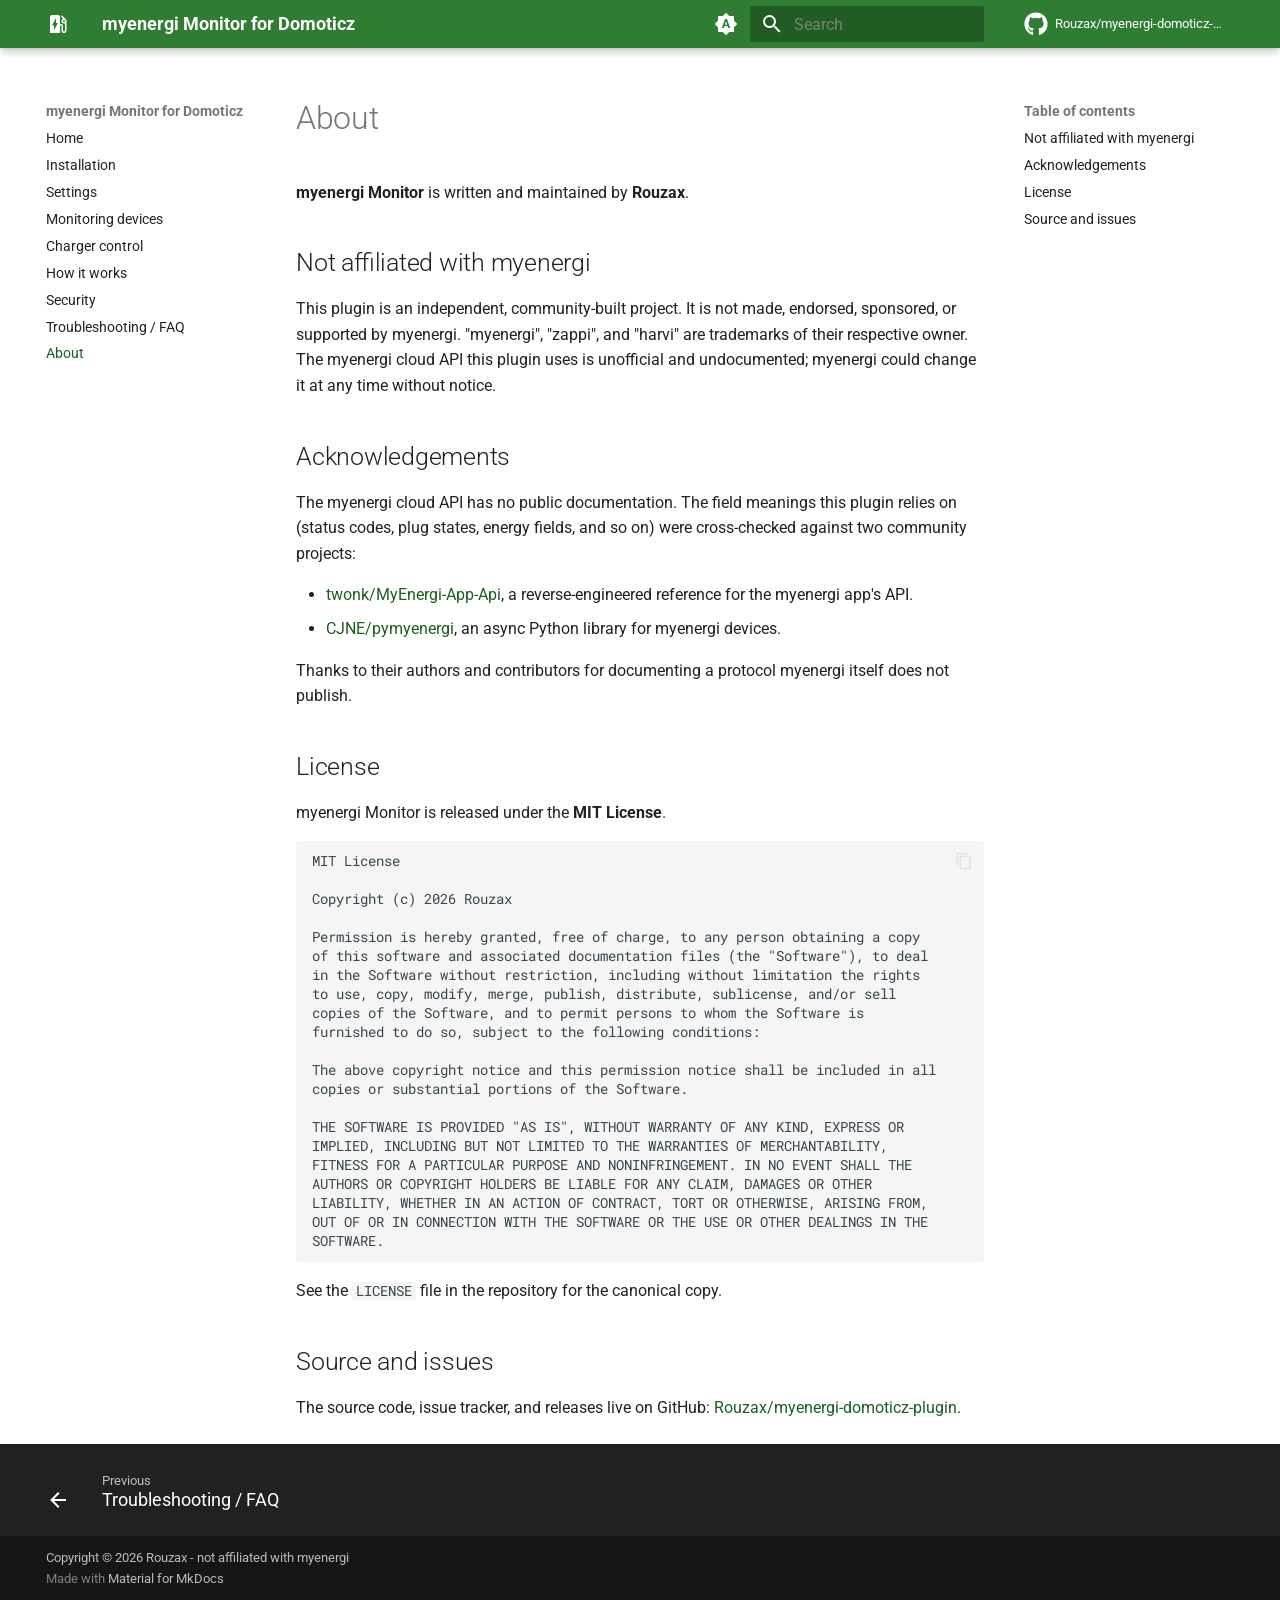
==== about/index.html @ 254eaa74 "Deployed c3fc184 with MkDocs version: 1.6.1" ====
<!doctype html>
<html lang="en" class="no-js">
  <head>
    
      <meta charset="utf-8">
      <meta name="viewport" content="width=device-width,initial-scale=1">
      
        <meta name="description" content="A read-only-by-default Domoticz plugin for myenergi (zappi + harvi): true solar generation, EV charging, derived home consumption, grid flow, per-inverter power, and opt-in charger control.">
      
      
        <meta name="author" content="Rouzax">
      
      
        <link rel="canonical" href="https://rouzax.github.io/myenergi-domoticz-plugin/about/">
      
      
        <link rel="prev" href="../faq/">
      
      
      
      <link rel="icon" href="../assets/favicon.svg">
      <meta name="generator" content="mkdocs-1.6.1, mkdocs-material-9.6.23">
    
    
      
        <title>About - myenergi Monitor for Domoticz</title>
      
    
    
      <link rel="stylesheet" href="../assets/stylesheets/main.84d31ad4.min.css">
      
        
        <link rel="stylesheet" href="../assets/stylesheets/palette.06af60db.min.css">
      
      


    
    
      
    
    
      
        
        
        <link rel="preconnect" href="https://fonts.gstatic.com" crossorigin>
        <link rel="stylesheet" href="https://fonts.googleapis.com/css?family=Roboto:300,300i,400,400i,700,700i%7CRoboto+Mono:400,400i,700,700i&display=fallback">
        <style>:root{--md-text-font:"Roboto";--md-code-font:"Roboto Mono"}</style>
      
    
    
      <link rel="stylesheet" href="../stylesheets/extra.css">
    
    <script>__md_scope=new URL("..",location),__md_hash=e=>[...e].reduce(((e,_)=>(e<<5)-e+_.charCodeAt(0)),0),__md_get=(e,_=localStorage,t=__md_scope)=>JSON.parse(_.getItem(t.pathname+"."+e)),__md_set=(e,_,t=localStorage,a=__md_scope)=>{try{t.setItem(a.pathname+"."+e,JSON.stringify(_))}catch(e){}}</script>
    
      

    
    
    
  </head>
  
  
    
    
      
    
    
    
    
    <body dir="ltr" data-md-color-scheme="default" data-md-color-primary="indigo" data-md-color-accent="indigo">
  
    
    <input class="md-toggle" data-md-toggle="drawer" type="checkbox" id="__drawer" autocomplete="off">
    <input class="md-toggle" data-md-toggle="search" type="checkbox" id="__search" autocomplete="off">
    <label class="md-overlay" for="__drawer"></label>
    <div data-md-component="skip">
      
        
        <a href="#about" class="md-skip">
          Skip to content
        </a>
      
    </div>
    <div data-md-component="announce">
      
    </div>
    
    
      

  

<header class="md-header md-header--shadow" data-md-component="header">
  <nav class="md-header__inner md-grid" aria-label="Header">
    <a href=".." title="myenergi Monitor for Domoticz" class="md-header__button md-logo" aria-label="myenergi Monitor for Domoticz" data-md-component="logo">
      
  
  <svg xmlns="http://www.w3.org/2000/svg" viewBox="0 0 24 24"><path d="m19.77 7.23.01-.01-3.72-3.72L15 4.56l2.11 2.11c-.94.36-1.61 1.26-1.61 2.33a2.5 2.5 0 0 0 2.5 2.5c.36 0 .69-.08 1-.21v7.21a1 1 0 0 1-1 1 1 1 0 0 1-1-1V14a2 2 0 0 0-2-2h-1V5a2 2 0 0 0-2-2H6a2 2 0 0 0-2 2v16h10v-7.5h1.5v5A2.5 2.5 0 0 0 18 21a2.5 2.5 0 0 0 2.5-2.5V9c0-.69-.28-1.32-.73-1.77M18 10a1 1 0 0 1-1-1 1 1 0 0 1 1-1 1 1 0 0 1 1 1 1 1 0 0 1-1 1M8 18v-4.5H6L10 6v5h2z"/></svg>

    </a>
    <label class="md-header__button md-icon" for="__drawer">
      
      <svg xmlns="http://www.w3.org/2000/svg" viewBox="0 0 24 24"><path d="M3 6h18v2H3zm0 5h18v2H3zm0 5h18v2H3z"/></svg>
    </label>
    <div class="md-header__title" data-md-component="header-title">
      <div class="md-header__ellipsis">
        <div class="md-header__topic">
          <span class="md-ellipsis">
            myenergi Monitor for Domoticz
          </span>
        </div>
        <div class="md-header__topic" data-md-component="header-topic">
          <span class="md-ellipsis">
            
              About
            
          </span>
        </div>
      </div>
    </div>
    
      
        <form class="md-header__option" data-md-component="palette">
  
    
    
    
    <input class="md-option" data-md-color-media="(prefers-color-scheme)" data-md-color-scheme="default" data-md-color-primary="indigo" data-md-color-accent="indigo"  aria-label="Switch to light mode"  type="radio" name="__palette" id="__palette_0">
    
      <label class="md-header__button md-icon" title="Switch to light mode" for="__palette_1" hidden>
        <svg xmlns="http://www.w3.org/2000/svg" viewBox="0 0 24 24"><path d="m14.3 16-.7-2h-3.2l-.7 2H7.8L11 7h2l3.2 9zM20 8.69V4h-4.69L12 .69 8.69 4H4v4.69L.69 12 4 15.31V20h4.69L12 23.31 15.31 20H20v-4.69L23.31 12zm-9.15 3.96h2.3L12 9z"/></svg>
      </label>
    
  
    
    
    
    <input class="md-option" data-md-color-media="(prefers-color-scheme: light)" data-md-color-scheme="default" data-md-color-primary="custom" data-md-color-accent="custom"  aria-label="Switch to dark mode"  type="radio" name="__palette" id="__palette_1">
    
      <label class="md-header__button md-icon" title="Switch to dark mode" for="__palette_2" hidden>
        <svg xmlns="http://www.w3.org/2000/svg" viewBox="0 0 24 24"><path d="M12 8a4 4 0 0 0-4 4 4 4 0 0 0 4 4 4 4 0 0 0 4-4 4 4 0 0 0-4-4m0 10a6 6 0 0 1-6-6 6 6 0 0 1 6-6 6 6 0 0 1 6 6 6 6 0 0 1-6 6m8-9.31V4h-4.69L12 .69 8.69 4H4v4.69L.69 12 4 15.31V20h4.69L12 23.31 15.31 20H20v-4.69L23.31 12z"/></svg>
      </label>
    
  
    
    
    
    <input class="md-option" data-md-color-media="(prefers-color-scheme: dark)" data-md-color-scheme="slate" data-md-color-primary="custom" data-md-color-accent="custom"  aria-label="Switch to system preference"  type="radio" name="__palette" id="__palette_2">
    
      <label class="md-header__button md-icon" title="Switch to system preference" for="__palette_0" hidden>
        <svg xmlns="http://www.w3.org/2000/svg" viewBox="0 0 24 24"><path d="M12 18c-.89 0-1.74-.2-2.5-.55C11.56 16.5 13 14.42 13 12s-1.44-4.5-3.5-5.45C10.26 6.2 11.11 6 12 6a6 6 0 0 1 6 6 6 6 0 0 1-6 6m8-9.31V4h-4.69L12 .69 8.69 4H4v4.69L.69 12 4 15.31V20h4.69L12 23.31 15.31 20H20v-4.69L23.31 12z"/></svg>
      </label>
    
  
</form>
      
    
    
      <script>var palette=__md_get("__palette");if(palette&&palette.color){if("(prefers-color-scheme)"===palette.color.media){var media=matchMedia("(prefers-color-scheme: light)"),input=document.querySelector(media.matches?"[data-md-color-media='(prefers-color-scheme: light)']":"[data-md-color-media='(prefers-color-scheme: dark)']");palette.color.media=input.getAttribute("data-md-color-media"),palette.color.scheme=input.getAttribute("data-md-color-scheme"),palette.color.primary=input.getAttribute("data-md-color-primary"),palette.color.accent=input.getAttribute("data-md-color-accent")}for(var[key,value]of Object.entries(palette.color))document.body.setAttribute("data-md-color-"+key,value)}</script>
    
    
    
      
      
        <label class="md-header__button md-icon" for="__search">
          
          <svg xmlns="http://www.w3.org/2000/svg" viewBox="0 0 24 24"><path d="M9.5 3A6.5 6.5 0 0 1 16 9.5c0 1.61-.59 3.09-1.56 4.23l.27.27h.79l5 5-1.5 1.5-5-5v-.79l-.27-.27A6.52 6.52 0 0 1 9.5 16 6.5 6.5 0 0 1 3 9.5 6.5 6.5 0 0 1 9.5 3m0 2C7 5 5 7 5 9.5S7 14 9.5 14 14 12 14 9.5 12 5 9.5 5"/></svg>
        </label>
        <div class="md-search" data-md-component="search" role="dialog">
  <label class="md-search__overlay" for="__search"></label>
  <div class="md-search__inner" role="search">
    <form class="md-search__form" name="search">
      <input type="text" class="md-search__input" name="query" aria-label="Search" placeholder="Search" autocapitalize="off" autocorrect="off" autocomplete="off" spellcheck="false" data-md-component="search-query" required>
      <label class="md-search__icon md-icon" for="__search">
        
        <svg xmlns="http://www.w3.org/2000/svg" viewBox="0 0 24 24"><path d="M9.5 3A6.5 6.5 0 0 1 16 9.5c0 1.61-.59 3.09-1.56 4.23l.27.27h.79l5 5-1.5 1.5-5-5v-.79l-.27-.27A6.52 6.52 0 0 1 9.5 16 6.5 6.5 0 0 1 3 9.5 6.5 6.5 0 0 1 9.5 3m0 2C7 5 5 7 5 9.5S7 14 9.5 14 14 12 14 9.5 12 5 9.5 5"/></svg>
        
        <svg xmlns="http://www.w3.org/2000/svg" viewBox="0 0 24 24"><path d="M20 11v2H8l5.5 5.5-1.42 1.42L4.16 12l7.92-7.92L13.5 5.5 8 11z"/></svg>
      </label>
      <nav class="md-search__options" aria-label="Search">
        
        <button type="reset" class="md-search__icon md-icon" title="Clear" aria-label="Clear" tabindex="-1">
          
          <svg xmlns="http://www.w3.org/2000/svg" viewBox="0 0 24 24"><path d="M19 6.41 17.59 5 12 10.59 6.41 5 5 6.41 10.59 12 5 17.59 6.41 19 12 13.41 17.59 19 19 17.59 13.41 12z"/></svg>
        </button>
      </nav>
      
        <div class="md-search__suggest" data-md-component="search-suggest"></div>
      
    </form>
    <div class="md-search__output">
      <div class="md-search__scrollwrap" tabindex="0" data-md-scrollfix>
        <div class="md-search-result" data-md-component="search-result">
          <div class="md-search-result__meta">
            Initializing search
          </div>
          <ol class="md-search-result__list" role="presentation"></ol>
        </div>
      </div>
    </div>
  </div>
</div>
      
    
    
      <div class="md-header__source">
        <a href="https://github.com/Rouzax/myenergi-domoticz-plugin" title="Go to repository" class="md-source" data-md-component="source">
  <div class="md-source__icon md-icon">
    
    <svg xmlns="http://www.w3.org/2000/svg" viewBox="0 0 512 512"><!--! Font Awesome Free 7.1.0 by @fontawesome - https://fontawesome.com License - https://fontawesome.com/license/free (Icons: CC BY 4.0, Fonts: SIL OFL 1.1, Code: MIT License) Copyright 2025 Fonticons, Inc.--><path d="M173.9 397.4c0 2-2.3 3.6-5.2 3.6-3.3.3-5.6-1.3-5.6-3.6 0-2 2.3-3.6 5.2-3.6 3-.3 5.6 1.3 5.6 3.6m-31.1-4.5c-.7 2 1.3 4.3 4.3 4.9 2.6 1 5.6 0 6.2-2s-1.3-4.3-4.3-5.2c-2.6-.7-5.5.3-6.2 2.3m44.2-1.7c-2.9.7-4.9 2.6-4.6 4.9.3 2 2.9 3.3 5.9 2.6 2.9-.7 4.9-2.6 4.6-4.6-.3-1.9-3-3.2-5.9-2.9M252.8 8C114.1 8 8 113.3 8 252c0 110.9 69.8 205.8 169.5 239.2 12.8 2.3 17.3-5.6 17.3-12.1 0-6.2-.3-40.4-.3-61.4 0 0-70 15-84.7-29.8 0 0-11.4-29.1-27.8-36.6 0 0-22.9-15.7 1.6-15.4 0 0 24.9 2 38.6 25.8 21.9 38.6 58.6 27.5 72.9 20.9 2.3-16 8.8-27.1 16-33.7-55.9-6.2-112.3-14.3-112.3-110.5 0-27.5 7.6-41.3 23.6-58.9-2.6-6.5-11.1-33.3 2.6-67.9 20.9-6.5 69 27 69 27 20-5.6 41.5-8.5 62.8-8.5s42.8 2.9 62.8 8.5c0 0 48.1-33.6 69-27 13.7 34.7 5.2 61.4 2.6 67.9 16 17.7 25.8 31.5 25.8 58.9 0 96.5-58.9 104.2-114.8 110.5 9.2 7.9 17 22.9 17 46.4 0 33.7-.3 75.4-.3 83.6 0 6.5 4.6 14.4 17.3 12.1C436.2 457.8 504 362.9 504 252 504 113.3 391.5 8 252.8 8M105.2 352.9c-1.3 1-1 3.3.7 5.2 1.6 1.6 3.9 2.3 5.2 1 1.3-1 1-3.3-.7-5.2-1.6-1.6-3.9-2.3-5.2-1m-10.8-8.1c-.7 1.3.3 2.9 2.3 3.9 1.6 1 3.6.7 4.3-.7.7-1.3-.3-2.9-2.3-3.9-2-.6-3.6-.3-4.3.7m32.4 35.6c-1.6 1.3-1 4.3 1.3 6.2 2.3 2.3 5.2 2.6 6.5 1 1.3-1.3.7-4.3-1.3-6.2-2.2-2.3-5.2-2.6-6.5-1m-11.4-14.7c-1.6 1-1.6 3.6 0 5.9s4.3 3.3 5.6 2.3c1.6-1.3 1.6-3.9 0-6.2-1.4-2.3-4-3.3-5.6-2"/></svg>
  </div>
  <div class="md-source__repository">
    Rouzax/myenergi-domoticz-plugin
  </div>
</a>
      </div>
    
  </nav>
  
</header>
    
    <div class="md-container" data-md-component="container">
      
      
        
          
        
      
      <main class="md-main" data-md-component="main">
        <div class="md-main__inner md-grid">
          
            
              
              <div class="md-sidebar md-sidebar--primary" data-md-component="sidebar" data-md-type="navigation" >
                <div class="md-sidebar__scrollwrap">
                  <div class="md-sidebar__inner">
                    



<nav class="md-nav md-nav--primary" aria-label="Navigation" data-md-level="0">
  <label class="md-nav__title" for="__drawer">
    <a href=".." title="myenergi Monitor for Domoticz" class="md-nav__button md-logo" aria-label="myenergi Monitor for Domoticz" data-md-component="logo">
      
  
  <svg xmlns="http://www.w3.org/2000/svg" viewBox="0 0 24 24"><path d="m19.77 7.23.01-.01-3.72-3.72L15 4.56l2.11 2.11c-.94.36-1.61 1.26-1.61 2.33a2.5 2.5 0 0 0 2.5 2.5c.36 0 .69-.08 1-.21v7.21a1 1 0 0 1-1 1 1 1 0 0 1-1-1V14a2 2 0 0 0-2-2h-1V5a2 2 0 0 0-2-2H6a2 2 0 0 0-2 2v16h10v-7.5h1.5v5A2.5 2.5 0 0 0 18 21a2.5 2.5 0 0 0 2.5-2.5V9c0-.69-.28-1.32-.73-1.77M18 10a1 1 0 0 1-1-1 1 1 0 0 1 1-1 1 1 0 0 1 1 1 1 1 0 0 1-1 1M8 18v-4.5H6L10 6v5h2z"/></svg>

    </a>
    myenergi Monitor for Domoticz
  </label>
  
    <div class="md-nav__source">
      <a href="https://github.com/Rouzax/myenergi-domoticz-plugin" title="Go to repository" class="md-source" data-md-component="source">
  <div class="md-source__icon md-icon">
    
    <svg xmlns="http://www.w3.org/2000/svg" viewBox="0 0 512 512"><!--! Font Awesome Free 7.1.0 by @fontawesome - https://fontawesome.com License - https://fontawesome.com/license/free (Icons: CC BY 4.0, Fonts: SIL OFL 1.1, Code: MIT License) Copyright 2025 Fonticons, Inc.--><path d="M173.9 397.4c0 2-2.3 3.6-5.2 3.6-3.3.3-5.6-1.3-5.6-3.6 0-2 2.3-3.6 5.2-3.6 3-.3 5.6 1.3 5.6 3.6m-31.1-4.5c-.7 2 1.3 4.3 4.3 4.9 2.6 1 5.6 0 6.2-2s-1.3-4.3-4.3-5.2c-2.6-.7-5.5.3-6.2 2.3m44.2-1.7c-2.9.7-4.9 2.6-4.6 4.9.3 2 2.9 3.3 5.9 2.6 2.9-.7 4.9-2.6 4.6-4.6-.3-1.9-3-3.2-5.9-2.9M252.8 8C114.1 8 8 113.3 8 252c0 110.9 69.8 205.8 169.5 239.2 12.8 2.3 17.3-5.6 17.3-12.1 0-6.2-.3-40.4-.3-61.4 0 0-70 15-84.7-29.8 0 0-11.4-29.1-27.8-36.6 0 0-22.9-15.7 1.6-15.4 0 0 24.9 2 38.6 25.8 21.9 38.6 58.6 27.5 72.9 20.9 2.3-16 8.8-27.1 16-33.7-55.9-6.2-112.3-14.3-112.3-110.5 0-27.5 7.6-41.3 23.6-58.9-2.6-6.5-11.1-33.3 2.6-67.9 20.9-6.5 69 27 69 27 20-5.6 41.5-8.5 62.8-8.5s42.8 2.9 62.8 8.5c0 0 48.1-33.6 69-27 13.7 34.7 5.2 61.4 2.6 67.9 16 17.7 25.8 31.5 25.8 58.9 0 96.5-58.9 104.2-114.8 110.5 9.2 7.9 17 22.9 17 46.4 0 33.7-.3 75.4-.3 83.6 0 6.5 4.6 14.4 17.3 12.1C436.2 457.8 504 362.9 504 252 504 113.3 391.5 8 252.8 8M105.2 352.9c-1.3 1-1 3.3.7 5.2 1.6 1.6 3.9 2.3 5.2 1 1.3-1 1-3.3-.7-5.2-1.6-1.6-3.9-2.3-5.2-1m-10.8-8.1c-.7 1.3.3 2.9 2.3 3.9 1.6 1 3.6.7 4.3-.7.7-1.3-.3-2.9-2.3-3.9-2-.6-3.6-.3-4.3.7m32.4 35.6c-1.6 1.3-1 4.3 1.3 6.2 2.3 2.3 5.2 2.6 6.5 1 1.3-1.3.7-4.3-1.3-6.2-2.2-2.3-5.2-2.6-6.5-1m-11.4-14.7c-1.6 1-1.6 3.6 0 5.9s4.3 3.3 5.6 2.3c1.6-1.3 1.6-3.9 0-6.2-1.4-2.3-4-3.3-5.6-2"/></svg>
  </div>
  <div class="md-source__repository">
    Rouzax/myenergi-domoticz-plugin
  </div>
</a>
    </div>
  
  <ul class="md-nav__list" data-md-scrollfix>
    
      
      
  
  
  
  
    <li class="md-nav__item">
      <a href=".." class="md-nav__link">
        
  
  
  <span class="md-ellipsis">
    Home
    
  </span>
  

      </a>
    </li>
  

    
      
      
  
  
  
  
    <li class="md-nav__item">
      <a href="../install/" class="md-nav__link">
        
  
  
  <span class="md-ellipsis">
    Installation
    
  </span>
  

      </a>
    </li>
  

    
      
      
  
  
  
  
    <li class="md-nav__item">
      <a href="../settings/" class="md-nav__link">
        
  
  
  <span class="md-ellipsis">
    Settings
    
  </span>
  

      </a>
    </li>
  

    
      
      
  
  
  
  
    <li class="md-nav__item">
      <a href="../devices/" class="md-nav__link">
        
  
  
  <span class="md-ellipsis">
    Monitoring devices
    
  </span>
  

      </a>
    </li>
  

    
      
      
  
  
  
  
    <li class="md-nav__item">
      <a href="../control/" class="md-nav__link">
        
  
  
  <span class="md-ellipsis">
    Charger control
    
  </span>
  

      </a>
    </li>
  

    
      
      
  
  
  
  
    <li class="md-nav__item">
      <a href="../internals/" class="md-nav__link">
        
  
  
  <span class="md-ellipsis">
    How it works
    
  </span>
  

      </a>
    </li>
  

    
      
      
  
  
  
  
    <li class="md-nav__item">
      <a href="../security/" class="md-nav__link">
        
  
  
  <span class="md-ellipsis">
    Security
    
  </span>
  

      </a>
    </li>
  

    
      
      
  
  
  
  
    <li class="md-nav__item">
      <a href="../faq/" class="md-nav__link">
        
  
  
  <span class="md-ellipsis">
    Troubleshooting / FAQ
    
  </span>
  

      </a>
    </li>
  

    
      
      
  
  
    
  
  
  
    <li class="md-nav__item md-nav__item--active">
      
      <input class="md-nav__toggle md-toggle" type="checkbox" id="__toc">
      
      
        
      
      
        <label class="md-nav__link md-nav__link--active" for="__toc">
          
  
  
  <span class="md-ellipsis">
    About
    
  </span>
  

          <span class="md-nav__icon md-icon"></span>
        </label>
      
      <a href="./" class="md-nav__link md-nav__link--active">
        
  
  
  <span class="md-ellipsis">
    About
    
  </span>
  

      </a>
      
        

<nav class="md-nav md-nav--secondary" aria-label="Table of contents">
  
  
  
    
  
  
    <label class="md-nav__title" for="__toc">
      <span class="md-nav__icon md-icon"></span>
      Table of contents
    </label>
    <ul class="md-nav__list" data-md-component="toc" data-md-scrollfix>
      
        <li class="md-nav__item">
  <a href="#not-affiliated-with-myenergi" class="md-nav__link">
    <span class="md-ellipsis">
      Not affiliated with myenergi
    </span>
  </a>
  
</li>
      
        <li class="md-nav__item">
  <a href="#acknowledgements" class="md-nav__link">
    <span class="md-ellipsis">
      Acknowledgements
    </span>
  </a>
  
</li>
      
        <li class="md-nav__item">
  <a href="#license" class="md-nav__link">
    <span class="md-ellipsis">
      License
    </span>
  </a>
  
</li>
      
        <li class="md-nav__item">
  <a href="#source-and-issues" class="md-nav__link">
    <span class="md-ellipsis">
      Source and issues
    </span>
  </a>
  
</li>
      
    </ul>
  
</nav>
      
    </li>
  

    
  </ul>
</nav>
                  </div>
                </div>
              </div>
            
            
              
              <div class="md-sidebar md-sidebar--secondary" data-md-component="sidebar" data-md-type="toc" >
                <div class="md-sidebar__scrollwrap">
                  <div class="md-sidebar__inner">
                    

<nav class="md-nav md-nav--secondary" aria-label="Table of contents">
  
  
  
    
  
  
    <label class="md-nav__title" for="__toc">
      <span class="md-nav__icon md-icon"></span>
      Table of contents
    </label>
    <ul class="md-nav__list" data-md-component="toc" data-md-scrollfix>
      
        <li class="md-nav__item">
  <a href="#not-affiliated-with-myenergi" class="md-nav__link">
    <span class="md-ellipsis">
      Not affiliated with myenergi
    </span>
  </a>
  
</li>
      
        <li class="md-nav__item">
  <a href="#acknowledgements" class="md-nav__link">
    <span class="md-ellipsis">
      Acknowledgements
    </span>
  </a>
  
</li>
      
        <li class="md-nav__item">
  <a href="#license" class="md-nav__link">
    <span class="md-ellipsis">
      License
    </span>
  </a>
  
</li>
      
        <li class="md-nav__item">
  <a href="#source-and-issues" class="md-nav__link">
    <span class="md-ellipsis">
      Source and issues
    </span>
  </a>
  
</li>
      
    </ul>
  
</nav>
                  </div>
                </div>
              </div>
            
          
          
            <div class="md-content" data-md-component="content">
              <article class="md-content__inner md-typeset">
                
                  


  
  


<h1 id="about">About<a class="headerlink" href="#about" title="Permanent link">&para;</a></h1>
<p><strong>myenergi Monitor</strong> is written and maintained by <strong>Rouzax</strong>.</p>
<h2 id="not-affiliated-with-myenergi">Not affiliated with myenergi<a class="headerlink" href="#not-affiliated-with-myenergi" title="Permanent link">&para;</a></h2>
<p>This plugin is an independent, community-built project. It is not made, endorsed, sponsored, or
supported by myenergi. "myenergi", "zappi", and "harvi" are trademarks of their respective owner.
The myenergi cloud API this plugin uses is unofficial and undocumented; myenergi could change it
at any time without notice.</p>
<h2 id="acknowledgements">Acknowledgements<a class="headerlink" href="#acknowledgements" title="Permanent link">&para;</a></h2>
<p>The myenergi cloud API has no public documentation. The field meanings this plugin relies on
(status codes, plug states, energy fields, and so on) were cross-checked against two community
projects:</p>
<ul>
<li><a href="https://github.com/twonk/MyEnergi-App-Api">twonk/MyEnergi-App-Api</a>, a reverse-engineered
  reference for the myenergi app's API.</li>
<li><a href="https://github.com/CJNE/pymyenergi">CJNE/pymyenergi</a>, an async Python library for myenergi
  devices.</li>
</ul>
<p>Thanks to their authors and contributors for documenting a protocol myenergi itself does not
publish.</p>
<h2 id="license">License<a class="headerlink" href="#license" title="Permanent link">&para;</a></h2>
<p>myenergi Monitor is released under the <strong>MIT License</strong>.</p>
<div class="highlight"><pre><span></span><code><a id="__codelineno-0-1" name="__codelineno-0-1" href="#__codelineno-0-1"></a>MIT License
<a id="__codelineno-0-2" name="__codelineno-0-2" href="#__codelineno-0-2"></a>
<a id="__codelineno-0-3" name="__codelineno-0-3" href="#__codelineno-0-3"></a>Copyright (c) 2026 Rouzax
<a id="__codelineno-0-4" name="__codelineno-0-4" href="#__codelineno-0-4"></a>
<a id="__codelineno-0-5" name="__codelineno-0-5" href="#__codelineno-0-5"></a>Permission is hereby granted, free of charge, to any person obtaining a copy
<a id="__codelineno-0-6" name="__codelineno-0-6" href="#__codelineno-0-6"></a>of this software and associated documentation files (the &quot;Software&quot;), to deal
<a id="__codelineno-0-7" name="__codelineno-0-7" href="#__codelineno-0-7"></a>in the Software without restriction, including without limitation the rights
<a id="__codelineno-0-8" name="__codelineno-0-8" href="#__codelineno-0-8"></a>to use, copy, modify, merge, publish, distribute, sublicense, and/or sell
<a id="__codelineno-0-9" name="__codelineno-0-9" href="#__codelineno-0-9"></a>copies of the Software, and to permit persons to whom the Software is
<a id="__codelineno-0-10" name="__codelineno-0-10" href="#__codelineno-0-10"></a>furnished to do so, subject to the following conditions:
<a id="__codelineno-0-11" name="__codelineno-0-11" href="#__codelineno-0-11"></a>
<a id="__codelineno-0-12" name="__codelineno-0-12" href="#__codelineno-0-12"></a>The above copyright notice and this permission notice shall be included in all
<a id="__codelineno-0-13" name="__codelineno-0-13" href="#__codelineno-0-13"></a>copies or substantial portions of the Software.
<a id="__codelineno-0-14" name="__codelineno-0-14" href="#__codelineno-0-14"></a>
<a id="__codelineno-0-15" name="__codelineno-0-15" href="#__codelineno-0-15"></a>THE SOFTWARE IS PROVIDED &quot;AS IS&quot;, WITHOUT WARRANTY OF ANY KIND, EXPRESS OR
<a id="__codelineno-0-16" name="__codelineno-0-16" href="#__codelineno-0-16"></a>IMPLIED, INCLUDING BUT NOT LIMITED TO THE WARRANTIES OF MERCHANTABILITY,
<a id="__codelineno-0-17" name="__codelineno-0-17" href="#__codelineno-0-17"></a>FITNESS FOR A PARTICULAR PURPOSE AND NONINFRINGEMENT. IN NO EVENT SHALL THE
<a id="__codelineno-0-18" name="__codelineno-0-18" href="#__codelineno-0-18"></a>AUTHORS OR COPYRIGHT HOLDERS BE LIABLE FOR ANY CLAIM, DAMAGES OR OTHER
<a id="__codelineno-0-19" name="__codelineno-0-19" href="#__codelineno-0-19"></a>LIABILITY, WHETHER IN AN ACTION OF CONTRACT, TORT OR OTHERWISE, ARISING FROM,
<a id="__codelineno-0-20" name="__codelineno-0-20" href="#__codelineno-0-20"></a>OUT OF OR IN CONNECTION WITH THE SOFTWARE OR THE USE OR OTHER DEALINGS IN THE
<a id="__codelineno-0-21" name="__codelineno-0-21" href="#__codelineno-0-21"></a>SOFTWARE.
</code></pre></div>
<p>See the <code>LICENSE</code> file in the repository for the canonical copy.</p>
<h2 id="source-and-issues">Source and issues<a class="headerlink" href="#source-and-issues" title="Permanent link">&para;</a></h2>
<p>The source code, issue tracker, and releases live on GitHub:
<a href="https://github.com/Rouzax/myenergi-domoticz-plugin">Rouzax/myenergi-domoticz-plugin</a>.</p>












                
              </article>
            </div>
          
          
<script>var target=document.getElementById(location.hash.slice(1));target&&target.name&&(target.checked=target.name.startsWith("__tabbed_"))</script>
        </div>
        
          <button type="button" class="md-top md-icon" data-md-component="top" hidden>
  
  <svg xmlns="http://www.w3.org/2000/svg" viewBox="0 0 24 24"><path d="M13 20h-2V8l-5.5 5.5-1.42-1.42L12 4.16l7.92 7.92-1.42 1.42L13 8z"/></svg>
  Back to top
</button>
        
      </main>
      
        <footer class="md-footer">
  
    
      
      <nav class="md-footer__inner md-grid" aria-label="Footer" >
        
          
          <a href="../faq/" class="md-footer__link md-footer__link--prev" aria-label="Previous: Troubleshooting / FAQ">
            <div class="md-footer__button md-icon">
              
              <svg xmlns="http://www.w3.org/2000/svg" viewBox="0 0 24 24"><path d="M20 11v2H8l5.5 5.5-1.42 1.42L4.16 12l7.92-7.92L13.5 5.5 8 11z"/></svg>
            </div>
            <div class="md-footer__title">
              <span class="md-footer__direction">
                Previous
              </span>
              <div class="md-ellipsis">
                Troubleshooting / FAQ
              </div>
            </div>
          </a>
        
        
      </nav>
    
  
  <div class="md-footer-meta md-typeset">
    <div class="md-footer-meta__inner md-grid">
      <div class="md-copyright">
  
    <div class="md-copyright__highlight">
      Copyright &copy; 2026 Rouzax - not affiliated with myenergi
    </div>
  
  
    Made with
    <a href="https://squidfunk.github.io/mkdocs-material/" target="_blank" rel="noopener">
      Material for MkDocs
    </a>
  
</div>
      
    </div>
  </div>
</footer>
      
    </div>
    <div class="md-dialog" data-md-component="dialog">
      <div class="md-dialog__inner md-typeset"></div>
    </div>
    
    
    
      
      <script id="__config" type="application/json">{"base": "..", "features": ["navigation.instant", "navigation.tracking", "navigation.sections", "navigation.top", "navigation.footer", "toc.follow", "search.suggest", "search.highlight", "content.code.copy"], "search": "../assets/javascripts/workers/search.973d3a69.min.js", "tags": null, "translations": {"clipboard.copied": "Copied to clipboard", "clipboard.copy": "Copy to clipboard", "search.result.more.one": "1 more on this page", "search.result.more.other": "# more on this page", "search.result.none": "No matching documents", "search.result.one": "1 matching document", "search.result.other": "# matching documents", "search.result.placeholder": "Type to start searching", "search.result.term.missing": "Missing", "select.version": "Select version"}, "version": null}</script>
    
    
      <script src="../assets/javascripts/bundle.f55a23d4.min.js"></script>
      
    
  </body>
</html>
---- assets/stylesheets/main.84d31ad4.min.css ----
@charset "UTF-8";html{-webkit-text-size-adjust:none;-moz-text-size-adjust:none;text-size-adjust:none;box-sizing:border-box}*,:after,:before{box-sizing:inherit}@media (prefers-reduced-motion){*,:after,:before{transition:none!important}}body{margin:0}a,button,input,label{-webkit-tap-highlight-color:transparent}a{color:inherit;text-decoration:none}hr{border:0;box-sizing:initial;display:block;height:.05rem;overflow:visible;padding:0}small{font-size:80%}sub,sup{line-height:1em}img{border-style:none}table{border-collapse:initial;border-spacing:0}td,th{font-weight:400;vertical-align:top}button{background:#0000;border:0;font-family:inherit;font-size:inherit;margin:0;padding:0}input{border:0;outline:none}:root{--md-primary-fg-color:#4051b5;--md-primary-fg-color--light:#5d6cc0;--md-primary-fg-color--dark:#303fa1;--md-primary-bg-color:#fff;--md-primary-bg-color--light:#ffffffb3;--md-accent-fg-color:#526cfe;--md-accent-fg-color--transparent:#526cfe1a;--md-accent-bg-color:#fff;--md-accent-bg-color--light:#ffffffb3}[data-md-color-scheme=default]{color-scheme:light}[data-md-color-scheme=default] img[src$="#gh-dark-mode-only"],[data-md-color-scheme=default] img[src$="#only-dark"]{display:none}:root,[data-md-color-scheme=default]{--md-hue:225deg;--md-default-fg-color:#000000de;--md-default-fg-color--light:#0000008a;--md-default-fg-color--lighter:#00000052;--md-default-fg-color--lightest:#00000012;--md-default-bg-color:#fff;--md-default-bg-color--light:#ffffffb3;--md-default-bg-color--lighter:#ffffff4d;--md-default-bg-color--lightest:#ffffff1f;--md-code-fg-color:#36464e;--md-code-bg-color:#f5f5f5;--md-code-hl-color:#4287ff;--md-code-hl-color--light:#4287ff1a;--md-code-hl-number-color:#d52a2a;--md-code-hl-special-color:#db1457;--md-code-hl-function-color:#a846b9;--md-code-hl-constant-color:#6e59d9;--md-code-hl-keyword-color:#3f6ec6;--md-code-hl-string-color:#1c7d4d;--md-code-hl-name-color:var(--md-code-fg-color);--md-code-hl-operator-color:var(--md-default-fg-color--light);--md-code-hl-punctuation-color:var(--md-default-fg-color--light);--md-code-hl-comment-color:var(--md-default-fg-color--light);--md-code-hl-generic-color:var(--md-default-fg-color--light);--md-code-hl-variable-color:var(--md-default-fg-color--light);--md-typeset-color:var(--md-default-fg-color);--md-typeset-a-color:var(--md-primary-fg-color);--md-typeset-del-color:#f5503d26;--md-typeset-ins-color:#0bd57026;--md-typeset-kbd-color:#fafafa;--md-typeset-kbd-accent-color:#fff;--md-typeset-kbd-border-color:#b8b8b8;--md-typeset-mark-color:#ffff0080;--md-typeset-table-color:#0000001f;--md-typeset-table-color--light:rgba(0,0,0,.035);--md-admonition-fg-color:var(--md-default-fg-color);--md-admonition-bg-color:var(--md-default-bg-color);--md-warning-fg-color:#000000de;--md-warning-bg-color:#ff9;--md-footer-fg-color:#fff;--md-footer-fg-color--light:#ffffffb3;--md-footer-fg-color--lighter:#ffffff73;--md-footer-bg-color:#000000de;--md-footer-bg-color--dark:#00000052;--md-shadow-z1:0 0.2rem 0.5rem #0000000d,0 0 0.05rem #0000001a;--md-shadow-z2:0 0.2rem 0.5rem #0000001a,0 0 0.05rem #00000040;--md-shadow-z3:0 0.2rem 0.5rem #0003,0 0 0.05rem #00000059}.md-icon svg{fill:currentcolor;display:block;height:1.2rem;width:1.2rem}body{-webkit-font-smoothing:antialiased;-moz-osx-font-smoothing:grayscale;--md-text-font-family:var(--md-text-font,_),-apple-system,BlinkMacSystemFont,Helvetica,Arial,sans-serif;--md-code-font-family:var(--md-code-font,_),SFMono-Regular,Consolas,Menlo,monospace}aside,body,input{font-feature-settings:"kern","liga";color:var(--md-typeset-color);font-family:var(--md-text-font-family)}code,kbd,pre{font-feature-settings:"kern";font-family:var(--md-code-font-family)}:root{--md-typeset-table-sort-icon:url('data:image/svg+xml;charset=utf-8,<svg xmlns="http://www.w3.org/2000/svg" viewBox="0 0 24 24"><path d="m18 21-4-4h3V7h-3l4-4 4 4h-3v10h3M2 19v-2h10v2M2 13v-2h7v2M2 7V5h4v2z"/></svg>');--md-typeset-table-sort-icon--asc:url('data:image/svg+xml;charset=utf-8,<svg xmlns="http://www.w3.org/2000/svg" viewBox="0 0 24 24"><path d="M19 17h3l-4 4-4-4h3V3h2M2 17h10v2H2M6 5v2H2V5m0 6h7v2H2z"/></svg>');--md-typeset-table-sort-icon--desc:url('data:image/svg+xml;charset=utf-8,<svg xmlns="http://www.w3.org/2000/svg" viewBox="0 0 24 24"><path d="M19 7h3l-4-4-4 4h3v14h2M2 17h10v2H2M6 5v2H2V5m0 6h7v2H2z"/></svg>')}.md-typeset{-webkit-print-color-adjust:exact;color-adjust:exact;font-size:.8rem;line-height:1.6;overflow-wrap:break-word}@media print{.md-typeset{font-size:.68rem}}.md-typeset blockquote,.md-typeset dl,.md-typeset figure,.md-typeset ol,.md-typeset pre,.md-typeset ul{margin-bottom:1em;margin-top:1em}.md-typeset h1{color:var(--md-default-fg-color--light);font-size:2em;line-height:1.3;margin:0 0 1.25em}.md-typeset h1,.md-typeset h2{font-weight:300;letter-spacing:-.01em}.md-typeset h2{font-size:1.5625em;line-height:1.4;margin:1.6em 0 .64em}.md-typeset h3{font-size:1.25em;font-weight:400;letter-spacing:-.01em;line-height:1.5;margin:1.6em 0 .8em}.md-typeset h2+h3{margin-top:.8em}.md-typeset h4{font-weight:700;letter-spacing:-.01em;margin:1em 0}.md-typeset h5,.md-typeset h6{color:var(--md-default-fg-color--light);font-size:.8em;font-weight:700;letter-spacing:-.01em;margin:1.25em 0}.md-typeset h5{text-transform:uppercase}.md-typeset h5 code{text-transform:none}.md-typeset hr{border-bottom:.05rem solid var(--md-default-fg-color--lightest);display:flow-root;margin:1.5em 0}.md-typeset a{color:var(--md-typeset-a-color);word-break:break-word}.md-typeset a,.md-typeset a:before{transition:color 125ms}.md-typeset a:focus,.md-typeset a:hover{color:var(--md-accent-fg-color)}.md-typeset a:focus code,.md-typeset a:hover code{background-color:var(--md-accent-fg-color--transparent)}.md-typeset a code{color:currentcolor;transition:background-color 125ms}.md-typeset a.focus-visible{outline-color:var(--md-accent-fg-color);outline-offset:.2rem}.md-typeset code,.md-typeset kbd,.md-typeset pre{color:var(--md-code-fg-color);direction:ltr;font-variant-ligatures:none}@media print{.md-typeset code,.md-typeset kbd,.md-typeset pre{white-space:pre-wrap}}.md-typeset code{background-color:var(--md-code-bg-color);border-radius:.1rem;-webkit-box-decoration-break:clone;box-decoration-break:clone;font-size:.85em;padding:0 .2941176471em;word-break:break-word}.md-typeset code:not(.focus-visible){-webkit-tap-highlight-color:transparent;outline:none}.md-typeset pre{display:flow-root;line-height:1.4;position:relative}.md-typeset pre>code{-webkit-box-decoration-break:slice;box-decoration-break:slice;box-shadow:none;display:block;margin:0;outline-color:var(--md-accent-fg-color);overflow:auto;padding:.7720588235em 1.1764705882em;scrollbar-color:var(--md-default-fg-color--lighter) #0000;scrollbar-width:thin;touch-action:auto;word-break:normal}.md-typeset pre>code:hover{scrollbar-color:var(--md-accent-fg-color) #0000}.md-typeset pre>code::-webkit-scrollbar{height:.2rem;width:.2rem}.md-typeset pre>code::-webkit-scrollbar-thumb{background-color:var(--md-default-fg-color--lighter)}.md-typeset pre>code::-webkit-scrollbar-thumb:hover{background-color:var(--md-accent-fg-color)}.md-typeset kbd{background-color:var(--md-typeset-kbd-color);border-radius:.1rem;box-shadow:0 .1rem 0 .05rem var(--md-typeset-kbd-border-color),0 .1rem 0 var(--md-typeset-kbd-border-color),0 -.1rem .2rem var(--md-typeset-kbd-accent-color) inset;color:var(--md-default-fg-color);display:inline-block;font-size:.75em;padding:0 .6666666667em;vertical-align:text-top;word-break:break-word}.md-typeset mark{background-color:var(--md-typeset-mark-color);-webkit-box-decoration-break:clone;box-decoration-break:clone;color:inherit;word-break:break-word}.md-typeset abbr{border-bottom:.05rem dotted var(--md-default-fg-color--light);cursor:help;text-decoration:none}.md-typeset small{opacity:.75}[dir=ltr] .md-typeset sub,[dir=ltr] .md-typeset sup{margin-left:.078125em}[dir=rtl] .md-typeset sub,[dir=rtl] .md-typeset sup{margin-right:.078125em}[dir=ltr] .md-typeset blockquote{padding-left:.6rem}[dir=rtl] .md-typeset blockquote{padding-right:.6rem}[dir=ltr] .md-typeset blockquote{border-left:.2rem solid var(--md-default-fg-color--lighter)}[dir=rtl] .md-typeset blockquote{border-right:.2rem solid var(--md-default-fg-color--lighter)}.md-typeset blockquote{color:var(--md-default-fg-color--light);margin-left:0;margin-right:0}.md-typeset ul{list-style-type:disc}.md-typeset ul[type]{list-style-type:revert-layer}[dir=ltr] .md-typeset ol,[dir=ltr] .md-typeset ul{margin-left:.625em}[dir=rtl] .md-typeset ol,[dir=rtl] .md-typeset ul{margin-right:.625em}.md-typeset ol,.md-typeset ul{padding:0}.md-typeset ol:not([hidden]),.md-typeset ul:not([hidden]){display:flow-root}.md-typeset ol ol,.md-typeset ul ol{list-style-type:lower-alpha}.md-typeset ol ol ol,.md-typeset ul ol ol{list-style-type:lower-roman}.md-typeset ol ol ol ol,.md-typeset ul ol ol ol{list-style-type:upper-alpha}.md-typeset ol ol ol ol ol,.md-typeset ul ol ol ol ol{list-style-type:upper-roman}.md-typeset ol[type],.md-typeset ul[type]{list-style-type:revert-layer}[dir=ltr] .md-typeset ol li,[dir=ltr] .md-typeset ul li{margin-left:1.25em}[dir=rtl] .md-typeset ol li,[dir=rtl] .md-typeset ul li{margin-right:1.25em}.md-typeset ol li,.md-typeset ul li{margin-bottom:.5em}.md-typeset ol li blockquote,.md-typeset ol li p,.md-typeset ul li blockquote,.md-typeset ul li p{margin:.5em 0}.md-typeset ol li:last-child,.md-typeset ul li:last-child{margin-bottom:0}[dir=ltr] .md-typeset ol li ol,[dir=ltr] .md-typeset ol li ul,[dir=ltr] .md-typeset ul li ol,[dir=ltr] .md-typeset ul li ul{margin-left:.625em}[dir=rtl] .md-typeset ol li ol,[dir=rtl] .md-typeset ol li ul,[dir=rtl] .md-typeset ul li ol,[dir=rtl] .md-typeset ul li ul{margin-right:.625em}.md-typeset ol li ol,.md-typeset ol li ul,.md-typeset ul li ol,.md-typeset ul li ul{margin-bottom:.5em;margin-top:.5em}[dir=ltr] .md-typeset dd{margin-left:1.875em}[dir=rtl] .md-typeset dd{margin-right:1.875em}.md-typeset dd{margin-bottom:1.5em;margin-top:1em}.md-typeset img,.md-typeset svg,.md-typeset video{height:auto;max-width:100%}.md-typeset img[align=left]{margin:1em 1em 1em 0}.md-typeset img[align=right]{margin:1em 0 1em 1em}.md-typeset img[align]:only-child{margin-top:0}.md-typeset figure{display:flow-root;margin:1em auto;max-width:100%;text-align:center;width:fit-content}.md-typeset figure img{display:block;margin:0 auto}.md-typeset figcaption{font-style:italic;margin:1em auto;max-width:24rem}.md-typeset iframe{max-width:100%}.md-typeset table:not([class]){background-color:var(--md-default-bg-color);border:.05rem solid var(--md-typeset-table-color);border-radius:.1rem;display:inline-block;font-size:.64rem;max-width:100%;overflow:auto;touch-action:auto}@media print{.md-typeset table:not([class]){display:table}}.md-typeset table:not([class])+*{margin-top:1.5em}.md-typeset table:not([class]) td>:first-child,.md-typeset table:not([class]) th>:first-child{margin-top:0}.md-typeset table:not([class]) td>:last-child,.md-typeset table:not([class]) th>:last-child{margin-bottom:0}.md-typeset table:not([class]) td:not([align]),.md-typeset table:not([class]) th:not([align]){text-align:left}[dir=rtl] .md-typeset table:not([class]) td:not([align]),[dir=rtl] .md-typeset table:not([class]) th:not([align]){text-align:right}.md-typeset table:not([class]) th{font-weight:700;min-width:5rem;padding:.9375em 1.25em;vertical-align:top}.md-typeset table:not([class]) td{border-top:.05rem solid var(--md-typeset-table-color);padding:.9375em 1.25em;vertical-align:top}.md-typeset table:not([class]) tbody tr{transition:background-color 125ms}.md-typeset table:not([class]) tbody tr:hover{background-color:var(--md-typeset-table-color--light);box-shadow:0 .05rem 0 var(--md-default-bg-color) inset}.md-typeset table:not([class]) a{word-break:normal}.md-typeset table th[role=columnheader]{cursor:pointer}[dir=ltr] .md-typeset table th[role=columnheader]:after{margin-left:.5em}[dir=rtl] .md-typeset table th[role=columnheader]:after{margin-right:.5em}.md-typeset table th[role=columnheader]:after{content:"";display:inline-block;height:1.2em;-webkit-mask-image:var(--md-typeset-table-sort-icon);mask-image:var(--md-typeset-table-sort-icon);-webkit-mask-repeat:no-repeat;mask-repeat:no-repeat;-webkit-mask-size:contain;mask-size:contain;transition:background-color 125ms;vertical-align:text-bottom;width:1.2em}.md-typeset table th[role=columnheader]:hover:after{background-color:var(--md-default-fg-color--lighter)}.md-typeset table th[role=columnheader][aria-sort=ascending]:after{background-color:var(--md-default-fg-color--light);-webkit-mask-image:var(--md-typeset-table-sort-icon--asc);mask-image:var(--md-typeset-table-sort-icon--asc)}.md-typeset table th[role=columnheader][aria-sort=descending]:after{background-color:var(--md-default-fg-color--light);-webkit-mask-image:var(--md-typeset-table-sort-icon--desc);mask-image:var(--md-typeset-table-sort-icon--desc)}.md-typeset__scrollwrap{margin:1em -.8rem;overflow-x:auto;touch-action:auto}.md-typeset__table{display:inline-block;margin-bottom:.5em;padding:0 .8rem}@media print{.md-typeset__table{display:block}}html .md-typeset__table table{display:table;margin:0;overflow:hidden;width:100%}@media screen and (max-width:44.984375em){.md-content__inner>pre{margin:1em -.8rem}.md-content__inner>pre code{border-radius:0}}.md-typeset .md-author{border-radius:100%;display:block;flex-shrink:0;height:1.6rem;overflow:hidden;position:relative;transition:color 125ms,transform 125ms;width:1.6rem}.md-typeset .md-author img{display:block}.md-typeset .md-author--more{background:var(--md-default-fg-color--lightest);color:var(--md-default-fg-color--lighter);font-size:.6rem;font-weight:700;line-height:1.6rem;text-align:center}.md-typeset .md-author--long{height:2.4rem;width:2.4rem}.md-typeset a.md-author{transform:scale(1)}.md-typeset a.md-author img{border-radius:100%;filter:grayscale(100%) opacity(75%);transition:filter 125ms}.md-typeset a.md-author:focus,.md-typeset a.md-author:hover{transform:scale(1.1);z-index:1}.md-typeset a.md-author:focus img,.md-typeset a.md-author:hover img{filter:grayscale(0)}.md-banner{background-color:var(--md-footer-bg-color);color:var(--md-footer-fg-color);overflow:auto}@media print{.md-banner{display:none}}.md-banner--warning{background-color:var(--md-warning-bg-color);color:var(--md-warning-fg-color)}.md-banner__inner{font-size:.7rem;margin:.6rem auto;padding:0 .8rem}[dir=ltr] .md-banner__button{float:right}[dir=rtl] .md-banner__button{float:left}.md-banner__button{color:inherit;cursor:pointer;transition:opacity .25s}.no-js .md-banner__button{display:none}.md-banner__button:hover{opacity:.7}html{font-size:125%;height:100%;overflow-x:hidden}@media screen and (min-width:100em){html{font-size:137.5%}}@media screen and (min-width:125em){html{font-size:150%}}body{background-color:var(--md-default-bg-color);display:flex;flex-direction:column;font-size:.5rem;min-height:100%;position:relative;width:100%}@media print{body{display:block}}@media screen and (max-width:59.984375em){body[data-md-scrolllock]{position:fixed}}.md-grid{margin-left:auto;margin-right:auto;max-width:61rem}.md-container{display:flex;flex-direction:column;flex-grow:1}@media print{.md-container{display:block}}.md-main{flex-grow:1}.md-main__inner{display:flex;height:100%;margin-top:1.5rem}.md-ellipsis{overflow:hidden;text-overflow:ellipsis}.md-toggle{display:none}.md-option{height:0;opacity:0;position:absolute;width:0}.md-option:checked+label:not([hidden]){display:block}.md-option.focus-visible+label{outline-color:var(--md-accent-fg-color);outline-style:auto}.md-skip{background-color:var(--md-default-fg-color);border-radius:.1rem;color:var(--md-default-bg-color);font-size:.64rem;margin:.5rem;opacity:0;outline-color:var(--md-accent-fg-color);padding:.3rem .5rem;position:fixed;transform:translateY(.4rem);z-index:-1}.md-skip:focus{opacity:1;transform:translateY(0);transition:transform .25s cubic-bezier(.4,0,.2,1),opacity 175ms 75ms;z-index:10}@page{margin:25mm}:root{--md-clipboard-icon:url('data:image/svg+xml;charset=utf-8,<svg xmlns="http://www.w3.org/2000/svg" viewBox="0 0 24 24"><path d="M19 21H8V7h11m0-2H8a2 2 0 0 0-2 2v14a2 2 0 0 0 2 2h11a2 2 0 0 0 2-2V7a2 2 0 0 0-2-2m-3-4H4a2 2 0 0 0-2 2v14h2V3h12z"/></svg>')}.md-clipboard{border-radius:.1rem;color:var(--md-default-fg-color--lightest);cursor:pointer;height:1.5em;outline-color:var(--md-accent-fg-color);outline-offset:.1rem;position:absolute;right:.5em;top:.5em;transition:color .25s;width:1.5em;z-index:1}@media print{.md-clipboard{display:none}}.md-clipboard:not(.focus-visible){-webkit-tap-highlight-color:transparent;outline:none}:hover>.md-clipboard{color:var(--md-default-fg-color--light)}.md-clipboard:focus,.md-clipboard:hover{color:var(--md-accent-fg-color)}.md-clipboard:after{background-color:currentcolor;content:"";display:block;height:1.125em;margin:0 auto;-webkit-mask-image:var(--md-clipboard-icon);mask-image:var(--md-clipboard-icon);-webkit-mask-position:center;mask-position:center;-webkit-mask-repeat:no-repeat;mask-repeat:no-repeat;-webkit-mask-size:contain;mask-size:contain;width:1.125em}.md-clipboard--inline{cursor:pointer}.md-clipboard--inline code{transition:color .25s,background-color .25s}.md-clipboard--inline:focus code,.md-clipboard--inline:hover code{background-color:var(--md-accent-fg-color--transparent);color:var(--md-accent-fg-color)}.md-typeset .md-code__content{display:grid}@keyframes consent{0%{opacity:0;transform:translateY(100%)}to{opacity:1;transform:translateY(0)}}@keyframes overlay{0%{opacity:0}to{opacity:1}}.md-consent__overlay{animation:overlay .25s both;-webkit-backdrop-filter:blur(.1rem);backdrop-filter:blur(.1rem);background-color:#0000008a;height:100%;opacity:1;position:fixed;top:0;width:100%;z-index:5}.md-consent__inner{animation:consent .5s cubic-bezier(.1,.7,.1,1) both;background-color:var(--md-default-bg-color);border:0;border-radius:.1rem;bottom:0;box-shadow:0 0 .2rem #0000001a,0 .2rem .4rem #0003;max-height:100%;overflow:auto;padding:0;position:fixed;width:100%;z-index:5}.md-consent__form{padding:.8rem}.md-consent__settings{display:none;margin:1em 0}input:checked+.md-consent__settings{display:block}.md-consent__controls{margin-bottom:.8rem}.md-typeset .md-consent__controls .md-button{display:inline}@media screen and (max-width:44.984375em){.md-typeset .md-consent__controls .md-button{display:block;margin-top:.4rem;text-align:center;width:100%}}.md-consent label{cursor:pointer}.md-content{flex-grow:1;min-width:0}.md-content__inner{margin:0 .8rem 1.2rem;padding-top:.6rem}@media screen and (min-width:76.25em){[dir=ltr] .md-sidebar--primary:not([hidden])~.md-content>.md-content__inner{margin-left:1.2rem}[dir=ltr] .md-sidebar--secondary:not([hidden])~.md-content>.md-content__inner,[dir=rtl] .md-sidebar--primary:not([hidden])~.md-content>.md-content__inner{margin-right:1.2rem}[dir=rtl] .md-sidebar--secondary:not([hidden])~.md-content>.md-content__inner{margin-left:1.2rem}}.md-content__inner:before{content:"";display:block;height:.4rem}.md-content__inner>:last-child{margin-bottom:0}[dir=ltr] .md-content__button{float:right}[dir=rtl] .md-content__button{float:left}[dir=ltr] .md-content__button{margin-left:.4rem}[dir=rtl] .md-content__button{margin-right:.4rem}.md-content__button{margin:.4rem 0;padding:0}@media print{.md-content__button{display:none}}.md-typeset .md-content__button{color:var(--md-default-fg-color--lighter)}.md-content__button svg{display:inline;vertical-align:top}[dir=rtl] .md-content__button svg{transform:scaleX(-1)}[dir=ltr] .md-dialog{right:.8rem}[dir=rtl] .md-dialog{left:.8rem}.md-dialog{background-color:var(--md-default-fg-color);border-radius:.1rem;bottom:.8rem;box-shadow:var(--md-shadow-z3);min-width:11.1rem;opacity:0;padding:.4rem .6rem;pointer-events:none;position:fixed;transform:translateY(100%);transition:transform 0ms .4s,opacity .4s;z-index:4}@media print{.md-dialog{display:none}}.md-dialog--active{opacity:1;pointer-events:auto;transform:translateY(0);transition:transform .4s cubic-bezier(.075,.85,.175,1),opacity .4s}.md-dialog__inner{color:var(--md-default-bg-color);font-size:.7rem}.md-feedback{margin:2em 0 1em;text-align:center}.md-feedback fieldset{border:none;margin:0;padding:0}.md-feedback__title{font-weight:700;margin:1em auto}.md-feedback__inner{position:relative}.md-feedback__list{display:flex;flex-wrap:wrap;place-content:baseline center;position:relative}.md-feedback__list:hover .md-icon:not(:disabled){color:var(--md-default-fg-color--lighter)}:disabled .md-feedback__list{min-height:1.8rem}.md-feedback__icon{color:var(--md-default-fg-color--light);cursor:pointer;flex-shrink:0;margin:0 .1rem;transition:color 125ms}.md-feedback__icon:not(:disabled).md-icon:hover{color:var(--md-accent-fg-color)}.md-feedback__icon:disabled{color:var(--md-default-fg-color--lightest);pointer-events:none}.md-feedback__note{opacity:0;position:relative;transform:translateY(.4rem);transition:transform .4s cubic-bezier(.1,.7,.1,1),opacity .15s}.md-feedback__note>*{margin:0 auto;max-width:16rem}:disabled .md-feedback__note{opacity:1;transform:translateY(0)}@media print{.md-feedback{display:none}}.md-footer{background-color:var(--md-footer-bg-color);color:var(--md-footer-fg-color)}@media print{.md-footer{display:none}}.md-footer__inner{justify-content:space-between;overflow:auto;padding:.2rem}.md-footer__inner:not([hidden]){display:flex}.md-footer__link{align-items:end;display:flex;flex-grow:0.01;margin-bottom:.4rem;margin-top:1rem;max-width:100%;outline-color:var(--md-accent-fg-color);overflow:hidden;transition:opacity .25s}.md-footer__link:focus,.md-footer__link:hover{opacity:.7}[dir=rtl] .md-footer__link svg{transform:scaleX(-1)}@media screen and (max-width:44.984375em){.md-footer__link--prev{flex-shrink:0}.md-footer__link--prev .md-footer__title{display:none}}[dir=ltr] .md-footer__link--next{margin-left:auto}[dir=rtl] .md-footer__link--next{margin-right:auto}.md-footer__link--next{text-align:right}[dir=rtl] .md-footer__link--next{text-align:left}.md-footer__title{flex-grow:1;font-size:.9rem;margin-bottom:.7rem;max-width:calc(100% - 2.4rem);padding:0 1rem;white-space:nowrap}.md-footer__button{margin:.2rem;padding:.4rem}.md-footer__direction{font-size:.64rem;opacity:.7}.md-footer-meta{background-color:var(--md-footer-bg-color--dark)}.md-footer-meta__inner{display:flex;flex-wrap:wrap;justify-content:space-between;padding:.2rem}html .md-footer-meta.md-typeset a{color:var(--md-footer-fg-color--light)}html .md-footer-meta.md-typeset a:focus,html .md-footer-meta.md-typeset a:hover{color:var(--md-footer-fg-color)}.md-copyright{color:var(--md-footer-fg-color--lighter);font-size:.64rem;margin:auto .6rem;padding:.4rem 0;width:100%}@media screen and (min-width:45em){.md-copyright{width:auto}}.md-copyright__highlight{color:var(--md-footer-fg-color--light)}.md-social{display:inline-flex;gap:.2rem;margin:0 .4rem;padding:.2rem 0 .6rem}@media screen and (min-width:45em){.md-social{padding:.6rem 0}}.md-social__link{display:inline-block;height:1.6rem;text-align:center;width:1.6rem}.md-social__link:before{line-height:1.9}.md-social__link svg{fill:currentcolor;max-height:.8rem;vertical-align:-25%}.md-typeset .md-button{border:.1rem solid;border-radius:.1rem;color:var(--md-primary-fg-color);cursor:pointer;display:inline-block;font-weight:700;padding:.625em 2em;transition:color 125ms,background-color 125ms,border-color 125ms}.md-typeset .md-button--primary{background-color:var(--md-primary-fg-color);border-color:var(--md-primary-fg-color);color:var(--md-primary-bg-color)}.md-typeset .md-button:focus,.md-typeset .md-button:hover{background-color:var(--md-accent-fg-color);border-color:var(--md-accent-fg-color);color:var(--md-accent-bg-color)}[dir=ltr] .md-typeset .md-input{border-top-left-radius:.1rem}[dir=ltr] .md-typeset .md-input,[dir=rtl] .md-typeset .md-input{border-top-right-radius:.1rem}[dir=rtl] .md-typeset .md-input{border-top-left-radius:.1rem}.md-typeset .md-input{border-bottom:.1rem solid var(--md-default-fg-color--lighter);box-shadow:var(--md-shadow-z1);font-size:.8rem;height:1.8rem;padding:0 .6rem;transition:border .25s,box-shadow .25s}.md-typeset .md-input:focus,.md-typeset .md-input:hover{border-bottom-color:var(--md-accent-fg-color);box-shadow:var(--md-shadow-z2)}.md-typeset .md-input--stretch{width:100%}.md-header{background-color:var(--md-primary-fg-color);box-shadow:0 0 .2rem #0000,0 .2rem .4rem #0000;color:var(--md-primary-bg-color);display:block;left:0;position:sticky;right:0;top:0;z-index:4}@media print{.md-header{display:none}}.md-header[hidden]{transform:translateY(-100%);transition:transform .25s cubic-bezier(.8,0,.6,1),box-shadow .25s}.md-header--shadow{box-shadow:0 0 .2rem #0000001a,0 .2rem .4rem #0003;transition:transform .25s cubic-bezier(.1,.7,.1,1),box-shadow .25s}.md-header__inner{align-items:center;display:flex;padding:0 .2rem}.md-header__button{color:currentcolor;cursor:pointer;margin:.2rem;outline-color:var(--md-accent-fg-color);padding:.4rem;position:relative;transition:opacity .25s;vertical-align:middle;z-index:1}.md-header__button:hover{opacity:.7}.md-header__button:not([hidden]){display:inline-block}.md-header__button:not(.focus-visible){-webkit-tap-highlight-color:transparent;outline:none}.md-header__button.md-logo{margin:.2rem;padding:.4rem}@media screen and (max-width:76.234375em){.md-header__button.md-logo{display:none}}.md-header__button.md-logo img,.md-header__button.md-logo svg{fill:currentcolor;display:block;height:1.2rem;width:auto}@media screen and (min-width:60em){.md-header__button[for=__search]{display:none}}.no-js .md-header__button[for=__search]{display:none}[dir=rtl] .md-header__button[for=__search] svg{transform:scaleX(-1)}@media screen and (min-width:76.25em){.md-header__button[for=__drawer]{display:none}}.md-header__topic{display:flex;max-width:100%;position:absolute;transition:transform .4s cubic-bezier(.1,.7,.1,1),opacity .15s;white-space:nowrap}.md-header__topic+.md-header__topic{opacity:0;pointer-events:none;transform:translateX(1.25rem);transition:transform .4s cubic-bezier(1,.7,.1,.1),opacity .15s;z-index:-1}[dir=rtl] .md-header__topic+.md-header__topic{transform:translateX(-1.25rem)}.md-header__topic:first-child{font-weight:700}[dir=ltr] .md-header__title{margin-left:1rem;margin-right:.4rem}[dir=rtl] .md-header__title{margin-left:.4rem;margin-right:1rem}.md-header__title{flex-grow:1;font-size:.9rem;height:2.4rem;line-height:2.4rem}.md-header__title--active .md-header__topic{opacity:0;pointer-events:none;transform:translateX(-1.25rem);transition:transform .4s cubic-bezier(1,.7,.1,.1),opacity .15s;z-index:-1}[dir=rtl] .md-header__title--active .md-header__topic{transform:translateX(1.25rem)}.md-header__title--active .md-header__topic+.md-header__topic{opacity:1;pointer-events:auto;transform:translateX(0);transition:transform .4s cubic-bezier(.1,.7,.1,1),opacity .15s;z-index:0}.md-header__title>.md-header__ellipsis{height:100%;position:relative;width:100%}.md-header__option{display:flex;flex-shrink:0;max-width:100%;transition:max-width 0ms .25s,opacity .25s .25s;white-space:nowrap}[data-md-toggle=search]:checked~.md-header .md-header__option{max-width:0;opacity:0;transition:max-width 0ms,opacity 0ms}.md-header__option>input{bottom:0}.md-header__source{display:none}@media screen and (min-width:60em){[dir=ltr] .md-header__source{margin-left:1rem}[dir=rtl] .md-header__source{margin-right:1rem}.md-header__source{display:block;max-width:11.7rem;width:11.7rem}}@media screen and (min-width:76.25em){[dir=ltr] .md-header__source{margin-left:1.4rem}[dir=rtl] .md-header__source{margin-right:1.4rem}}.md-meta{color:var(--md-default-fg-color--light);font-size:.7rem;line-height:1.3}.md-meta__list{display:inline-flex;flex-wrap:wrap;list-style:none;margin:0;padding:0}.md-meta__item:not(:last-child):after{content:"·";margin-left:.2rem;margin-right:.2rem}.md-meta__link{color:var(--md-typeset-a-color)}.md-meta__link:focus,.md-meta__link:hover{color:var(--md-accent-fg-color)}.md-draft{background-color:#ff1744;border-radius:.125em;color:#fff;display:inline-block;font-weight:700;padding-left:.5714285714em;padding-right:.5714285714em}:root{--md-nav-icon--prev:url('data:image/svg+xml;charset=utf-8,<svg xmlns="http://www.w3.org/2000/svg" viewBox="0 0 24 24"><path d="M20 11v2H8l5.5 5.5-1.42 1.42L4.16 12l7.92-7.92L13.5 5.5 8 11z"/></svg>');--md-nav-icon--next:url('data:image/svg+xml;charset=utf-8,<svg xmlns="http://www.w3.org/2000/svg" viewBox="0 0 24 24"><path d="M8.59 16.58 13.17 12 8.59 7.41 10 6l6 6-6 6z"/></svg>');--md-toc-icon:url('data:image/svg+xml;charset=utf-8,<svg xmlns="http://www.w3.org/2000/svg" viewBox="0 0 24 24"><path d="M3 9h14V7H3zm0 4h14v-2H3zm0 4h14v-2H3zm16 0h2v-2h-2zm0-10v2h2V7zm0 6h2v-2h-2z"/></svg>')}.md-nav{font-size:.7rem;line-height:1.3}.md-nav__title{color:var(--md-default-fg-color--light);display:block;font-weight:700;overflow:hidden;padding:0 .6rem;text-overflow:ellipsis}.md-nav__title .md-nav__button{display:none}.md-nav__title .md-nav__button img{height:100%;width:auto}.md-nav__title .md-nav__button.md-logo img,.md-nav__title .md-nav__button.md-logo svg{fill:currentcolor;display:block;height:2.4rem;max-width:100%;object-fit:contain;width:auto}.md-nav__list{list-style:none;margin:0;padding:0}.md-nav__link{align-items:flex-start;display:flex;gap:.4rem;margin-top:.625em;scroll-snap-align:start;transition:color 125ms}.md-nav__link--passed{color:var(--md-default-fg-color--light)}.md-nav__item .md-nav__link--active,.md-nav__item .md-nav__link--active code{color:var(--md-typeset-a-color)}.md-nav__link .md-ellipsis{position:relative}[dir=ltr] .md-nav__link .md-icon:last-child{margin-left:auto}[dir=rtl] .md-nav__link .md-icon:last-child{margin-right:auto}.md-nav__link svg{fill:currentcolor;flex-shrink:0;height:1.3em;position:relative}.md-nav__link[for]:focus,.md-nav__link[for]:hover,.md-nav__link[href]:focus,.md-nav__link[href]:hover{color:var(--md-accent-fg-color);cursor:pointer}.md-nav__link.focus-visible{outline-color:var(--md-accent-fg-color);outline-offset:.2rem}.md-nav--primary .md-nav__link[for=__toc]{display:none}.md-nav--primary .md-nav__link[for=__toc] .md-icon:after{background-color:currentcolor;display:block;height:100%;-webkit-mask-image:var(--md-toc-icon);mask-image:var(--md-toc-icon);width:100%}.md-nav--primary .md-nav__link[for=__toc]~.md-nav{display:none}.md-nav__container>.md-nav__link{margin-top:0}.md-nav__container>.md-nav__link:first-child{flex-grow:1;min-width:0}.md-nav__icon{flex-shrink:0}.md-nav__source{display:none}@media screen and (max-width:76.234375em){.md-nav--primary,.md-nav--primary .md-nav{background-color:var(--md-default-bg-color);display:flex;flex-direction:column;height:100%;left:0;position:absolute;right:0;top:0;z-index:1}.md-nav--primary .md-nav__item,.md-nav--primary .md-nav__title{font-size:.8rem;line-height:1.5}.md-nav--primary .md-nav__title{background-color:var(--md-default-fg-color--lightest);color:var(--md-default-fg-color--light);cursor:pointer;height:5.6rem;line-height:2.4rem;padding:3rem .8rem .2rem;position:relative;white-space:nowrap}[dir=ltr] .md-nav--primary .md-nav__title .md-nav__icon{left:.4rem}[dir=rtl] .md-nav--primary .md-nav__title .md-nav__icon{right:.4rem}.md-nav--primary .md-nav__title .md-nav__icon{display:block;height:1.2rem;margin:.2rem;position:absolute;top:.4rem;width:1.2rem}.md-nav--primary .md-nav__title .md-nav__icon:after{background-color:currentcolor;content:"";display:block;height:100%;-webkit-mask-image:var(--md-nav-icon--prev);mask-image:var(--md-nav-icon--prev);-webkit-mask-position:center;mask-position:center;-webkit-mask-repeat:no-repeat;mask-repeat:no-repeat;-webkit-mask-size:contain;mask-size:contain;width:100%}.md-nav--primary .md-nav__title~.md-nav__list{background-color:var(--md-default-bg-color);box-shadow:0 .05rem 0 var(--md-default-fg-color--lightest) inset;overflow-y:auto;scroll-snap-type:y mandatory;touch-action:pan-y}.md-nav--primary .md-nav__title~.md-nav__list>:first-child{border-top:0}.md-nav--primary .md-nav__title[for=__drawer]{background-color:var(--md-primary-fg-color);color:var(--md-primary-bg-color);font-weight:700}.md-nav--primary .md-nav__title .md-logo{display:block;left:.2rem;margin:.2rem;padding:.4rem;position:absolute;right:.2rem;top:.2rem}.md-nav--primary .md-nav__list{flex:1}.md-nav--primary .md-nav__item{border-top:.05rem solid var(--md-default-fg-color--lightest)}.md-nav--primary .md-nav__item--active>.md-nav__link{color:var(--md-typeset-a-color)}.md-nav--primary .md-nav__item--active>.md-nav__link:focus,.md-nav--primary .md-nav__item--active>.md-nav__link:hover{color:var(--md-accent-fg-color)}.md-nav--primary .md-nav__link{margin-top:0;padding:.6rem .8rem}.md-nav--primary .md-nav__link svg{margin-top:.1em}.md-nav--primary .md-nav__link>.md-nav__link{padding:0}[dir=ltr] .md-nav--primary .md-nav__link .md-nav__icon{margin-right:-.2rem}[dir=rtl] .md-nav--primary .md-nav__link .md-nav__icon{margin-left:-.2rem}.md-nav--primary .md-nav__link .md-nav__icon{font-size:1.2rem;height:1.2rem;width:1.2rem}.md-nav--primary .md-nav__link .md-nav__icon:after{background-color:currentcolor;content:"";display:block;height:100%;-webkit-mask-image:var(--md-nav-icon--next);mask-image:var(--md-nav-icon--next);-webkit-mask-position:center;mask-position:center;-webkit-mask-repeat:no-repeat;mask-repeat:no-repeat;-webkit-mask-size:contain;mask-size:contain;width:100%}[dir=rtl] .md-nav--primary .md-nav__icon:after{transform:scale(-1)}.md-nav--primary .md-nav--secondary .md-nav{background-color:initial;position:static}[dir=ltr] .md-nav--primary .md-nav--secondary .md-nav .md-nav__link{padding-left:1.4rem}[dir=rtl] .md-nav--primary .md-nav--secondary .md-nav .md-nav__link{padding-right:1.4rem}[dir=ltr] .md-nav--primary .md-nav--secondary .md-nav .md-nav .md-nav__link{padding-left:2rem}[dir=rtl] .md-nav--primary .md-nav--secondary .md-nav .md-nav .md-nav__link{padding-right:2rem}[dir=ltr] .md-nav--primary .md-nav--secondary .md-nav .md-nav .md-nav .md-nav__link{padding-left:2.6rem}[dir=rtl] .md-nav--primary .md-nav--secondary .md-nav .md-nav .md-nav .md-nav__link{padding-right:2.6rem}[dir=ltr] .md-nav--primary .md-nav--secondary .md-nav .md-nav .md-nav .md-nav .md-nav__link{padding-left:3.2rem}[dir=rtl] .md-nav--primary .md-nav--secondary .md-nav .md-nav .md-nav .md-nav .md-nav__link{padding-right:3.2rem}.md-nav--secondary{background-color:initial}.md-nav__toggle~.md-nav{display:flex;opacity:0;transform:translateX(100%);transition:transform .25s cubic-bezier(.8,0,.6,1),opacity 125ms 50ms}[dir=rtl] .md-nav__toggle~.md-nav{transform:translateX(-100%)}.md-nav__toggle:checked~.md-nav{opacity:1;transform:translateX(0);transition:transform .25s cubic-bezier(.4,0,.2,1),opacity 125ms 125ms}.md-nav__toggle:checked~.md-nav>.md-nav__list{-webkit-backface-visibility:hidden;backface-visibility:hidden}}@media screen and (max-width:59.984375em){.md-nav--primary .md-nav__link[for=__toc]{display:flex}.md-nav--primary .md-nav__link[for=__toc] .md-icon:after{content:""}.md-nav--primary .md-nav__link[for=__toc]+.md-nav__link{display:none}.md-nav--primary .md-nav__link[for=__toc]~.md-nav{display:flex}.md-nav__source{background-color:var(--md-primary-fg-color--dark);color:var(--md-primary-bg-color);display:block;padding:0 .2rem}}@media screen and (min-width:60em) and (max-width:76.234375em){.md-nav--integrated .md-nav__link[for=__toc]{display:flex}.md-nav--integrated .md-nav__link[for=__toc] .md-icon:after{content:""}.md-nav--integrated .md-nav__link[for=__toc]+.md-nav__link{display:none}.md-nav--integrated .md-nav__link[for=__toc]~.md-nav{display:flex}}@media screen and (min-width:60em){.md-nav{margin-bottom:-.4rem}.md-nav--secondary .md-nav__title{background:var(--md-default-bg-color);box-shadow:0 0 .4rem .4rem var(--md-default-bg-color);position:sticky;top:0;z-index:1}.md-nav--secondary .md-nav__title[for=__toc]{scroll-snap-align:start}.md-nav--secondary .md-nav__title .md-nav__icon{display:none}[dir=ltr] .md-nav--secondary .md-nav__list{padding-left:.6rem}[dir=rtl] .md-nav--secondary .md-nav__list{padding-right:.6rem}.md-nav--secondary .md-nav__list{padding-bottom:.4rem}[dir=ltr] .md-nav--secondary .md-nav__item>.md-nav__link{margin-right:.4rem}[dir=rtl] .md-nav--secondary .md-nav__item>.md-nav__link{margin-left:.4rem}}@media screen and (min-width:76.25em){.md-nav{margin-bottom:-.4rem;transition:max-height .25s cubic-bezier(.86,0,.07,1)}.md-nav--primary .md-nav__title{background:var(--md-default-bg-color);box-shadow:0 0 .4rem .4rem var(--md-default-bg-color);position:sticky;top:0;z-index:1}.md-nav--primary .md-nav__title[for=__drawer]{scroll-snap-align:start}.md-nav--primary .md-nav__title .md-nav__icon{display:none}[dir=ltr] .md-nav--primary .md-nav__list{padding-left:.6rem}[dir=rtl] .md-nav--primary .md-nav__list{padding-right:.6rem}.md-nav--primary .md-nav__list{padding-bottom:.4rem}[dir=ltr] .md-nav--primary .md-nav__item>.md-nav__link{margin-right:.4rem}[dir=rtl] .md-nav--primary .md-nav__item>.md-nav__link{margin-left:.4rem}.md-nav__toggle~.md-nav{display:grid;grid-template-rows:minmax(.4rem,0fr);opacity:0;transition:grid-template-rows .25s cubic-bezier(.86,0,.07,1),opacity .25s,visibility 0ms .25s;visibility:collapse}.md-nav__toggle~.md-nav>.md-nav__list{overflow:hidden}.md-nav__toggle.md-toggle--indeterminate~.md-nav,.md-nav__toggle:checked~.md-nav{grid-template-rows:minmax(.4rem,1fr);opacity:1;transition:grid-template-rows .25s cubic-bezier(.86,0,.07,1),opacity .15s .1s,visibility 0ms;visibility:visible}.md-nav__toggle.md-toggle--indeterminate~.md-nav{transition:none}.md-nav__item--nested>.md-nav>.md-nav__title{display:none}.md-nav__item--section{display:block;margin:1.25em 0}.md-nav__item--section:last-child{margin-bottom:0}.md-nav__item--section>.md-nav__link{font-weight:700}.md-nav__item--section>.md-nav__link[for]{color:var(--md-default-fg-color--light)}.md-nav__item--section>.md-nav__link:not(.md-nav__container){pointer-events:none}.md-nav__item--section>.md-nav__link .md-icon,.md-nav__item--section>.md-nav__link>[for]{display:none}[dir=ltr] .md-nav__item--section>.md-nav{margin-left:-.6rem}[dir=rtl] .md-nav__item--section>.md-nav{margin-right:-.6rem}.md-nav__item--section>.md-nav{display:block;opacity:1;visibility:visible}.md-nav__item--section>.md-nav>.md-nav__list>.md-nav__item{padding:0}.md-nav__icon{border-radius:100%;height:.9rem;transition:background-color .25s;width:.9rem}.md-nav__icon:hover{background-color:var(--md-accent-fg-color--transparent)}.md-nav__icon:after{background-color:currentcolor;border-radius:100%;content:"";display:inline-block;height:100%;-webkit-mask-image:var(--md-nav-icon--next);mask-image:var(--md-nav-icon--next);-webkit-mask-position:center;mask-position:center;-webkit-mask-repeat:no-repeat;mask-repeat:no-repeat;-webkit-mask-size:contain;mask-size:contain;transition:transform .25s;vertical-align:-.1rem;width:100%}[dir=rtl] .md-nav__icon:after{transform:rotate(180deg)}.md-nav__item--nested .md-nav__toggle:checked~.md-nav__link .md-nav__icon:after,.md-nav__item--nested .md-toggle--indeterminate~.md-nav__link .md-nav__icon:after{transform:rotate(90deg)}.md-nav--lifted>.md-nav__list>.md-nav__item,.md-nav--lifted>.md-nav__title{display:none}.md-nav--lifted>.md-nav__list>.md-nav__item--active{display:block}.md-nav--lifted>.md-nav__list>.md-nav__item--active>.md-nav__link{background:var(--md-default-bg-color);box-shadow:0 0 .4rem .4rem var(--md-default-bg-color);margin-top:0;position:sticky;top:0;z-index:1}.md-nav--lifted>.md-nav__list>.md-nav__item--active>.md-nav__link:not(.md-nav__container){pointer-events:none}.md-nav--lifted>.md-nav__list>.md-nav__item--active.md-nav__item--section{margin:0}[dir=ltr] .md-nav--lifted>.md-nav__list>.md-nav__item>.md-nav:not(.md-nav--secondary){margin-left:-.6rem}[dir=rtl] .md-nav--lifted>.md-nav__list>.md-nav__item>.md-nav:not(.md-nav--secondary){margin-right:-.6rem}.md-nav--lifted>.md-nav__list>.md-nav__item>[for]{color:var(--md-default-fg-color--light)}.md-nav--lifted .md-nav[data-md-level="1"]{grid-template-rows:minmax(.4rem,1fr);opacity:1;visibility:visible}[dir=ltr] .md-nav--integrated>.md-nav__list>.md-nav__item--active .md-nav--secondary{border-left:.05rem solid var(--md-primary-fg-color)}[dir=rtl] .md-nav--integrated>.md-nav__list>.md-nav__item--active .md-nav--secondary{border-right:.05rem solid var(--md-primary-fg-color)}.md-nav--integrated>.md-nav__list>.md-nav__item--active .md-nav--secondary{display:block;margin-bottom:1.25em;opacity:1;visibility:visible}.md-nav--integrated>.md-nav__list>.md-nav__item--active .md-nav--secondary>.md-nav__list{overflow:visible;padding-bottom:0}.md-nav--integrated>.md-nav__list>.md-nav__item--active .md-nav--secondary>.md-nav__title{display:none}}.md-pagination{font-size:.8rem;font-weight:700;gap:.4rem}.md-pagination,.md-pagination>*{align-items:center;display:flex;justify-content:center}.md-pagination>*{border-radius:.2rem;height:1.8rem;min-width:1.8rem;text-align:center}.md-pagination__current{background-color:var(--md-default-fg-color--lightest);color:var(--md-default-fg-color--light)}.md-pagination__link{transition:color 125ms,background-color 125ms}.md-pagination__link:focus,.md-pagination__link:hover{background-color:var(--md-accent-fg-color--transparent);color:var(--md-accent-fg-color)}.md-pagination__link:focus svg,.md-pagination__link:hover svg{color:var(--md-accent-fg-color)}.md-pagination__link.focus-visible{outline-color:var(--md-accent-fg-color);outline-offset:.2rem}.md-pagination__link svg{fill:currentcolor;color:var(--md-default-fg-color--lighter);display:block;max-height:100%;width:1.2rem}.md-post__back{border-bottom:.05rem solid var(--md-default-fg-color--lightest);margin-bottom:1.2rem;padding-bottom:1.2rem}@media screen and (max-width:76.234375em){.md-post__back{display:none}}[dir=rtl] .md-post__back svg{transform:scaleX(-1)}.md-post__authors{display:flex;flex-direction:column;gap:.6rem;margin:0 .6rem 1.2rem}.md-post .md-post__meta a{transition:color 125ms}.md-post .md-post__meta a:focus,.md-post .md-post__meta a:hover{color:var(--md-accent-fg-color)}.md-post__title{color:var(--md-default-fg-color--light);font-weight:700}.md-post--excerpt{margin-bottom:3.2rem}.md-post--excerpt .md-post__header{align-items:center;display:flex;gap:.6rem;min-height:1.6rem}.md-post--excerpt .md-post__authors{align-items:center;display:inline-flex;flex-direction:row;gap:.2rem;margin:0;min-height:2.4rem}[dir=ltr] .md-post--excerpt .md-post__meta .md-meta__list{margin-right:.4rem}[dir=rtl] .md-post--excerpt .md-post__meta .md-meta__list{margin-left:.4rem}.md-post--excerpt .md-post__content>:first-child{--md-scroll-margin:6rem;margin-top:0}.md-post>.md-nav--secondary{margin:1em 0}.md-profile{align-items:center;display:flex;font-size:.7rem;gap:.6rem;line-height:1.4;width:100%}.md-profile__description{flex-grow:1}.md-content--post{display:flex}@media screen and (max-width:76.234375em){.md-content--post{flex-flow:column-reverse}}.md-content--post>.md-content__inner{flex-grow:1;min-width:0}@media screen and (min-width:76.25em){[dir=ltr] .md-content--post>.md-content__inner{margin-left:1.2rem}[dir=rtl] .md-content--post>.md-content__inner{margin-right:1.2rem}}@media screen and (max-width:76.234375em){.md-sidebar.md-sidebar--post{padding:0;position:static;width:100%}.md-sidebar.md-sidebar--post .md-sidebar__scrollwrap{overflow:visible}.md-sidebar.md-sidebar--post .md-sidebar__inner{padding:0}.md-sidebar.md-sidebar--post .md-post__meta{margin-left:.6rem;margin-right:.6rem}.md-sidebar.md-sidebar--post .md-nav__item{border:none;display:inline}.md-sidebar.md-sidebar--post .md-nav__list{display:inline-flex;flex-wrap:wrap;gap:.6rem;padding-bottom:.6rem;padding-top:.6rem}.md-sidebar.md-sidebar--post .md-nav__link{padding:0}.md-sidebar.md-sidebar--post .md-nav{height:auto;margin-bottom:0;position:static}}:root{--md-progress-value:0;--md-progress-delay:400ms}.md-progress{background:var(--md-primary-bg-color);height:.075rem;opacity:min(clamp(0,var(--md-progress-value),1),clamp(0,100 - var(--md-progress-value),1));position:fixed;top:0;transform:scaleX(calc(var(--md-progress-value)*1%));transform-origin:left;transition:transform .5s cubic-bezier(.19,1,.22,1),opacity .25s var(--md-progress-delay);width:100%;z-index:4}:root{--md-search-result-icon:url('data:image/svg+xml;charset=utf-8,<svg xmlns="http://www.w3.org/2000/svg" viewBox="0 0 24 24"><path d="M14 2H6a2 2 0 0 0-2 2v16a2 2 0 0 0 2 2h7c-.41-.25-.8-.56-1.14-.9-.33-.33-.61-.7-.86-1.1H6V4h7v5h5v1.18c.71.16 1.39.43 2 .82V8zm6.31 16.9c1.33-2.11.69-4.9-1.4-6.22-2.11-1.33-4.91-.68-6.22 1.4-1.34 2.11-.69 4.89 1.4 6.22 1.46.93 3.32.93 4.79.02L22 23.39 23.39 22zm-3.81.1a2.5 2.5 0 0 1-2.5-2.5 2.5 2.5 0 0 1 2.5-2.5 2.5 2.5 0 0 1 2.5 2.5 2.5 2.5 0 0 1-2.5 2.5"/></svg>')}.md-search{position:relative}@media screen and (min-width:60em){.md-search{padding:.2rem 0}}.no-js .md-search{display:none}.md-search__overlay{opacity:0;z-index:1}@media screen and (max-width:59.984375em){[dir=ltr] .md-search__overlay{left:-2.2rem}[dir=rtl] .md-search__overlay{right:-2.2rem}.md-search__overlay{background-color:var(--md-default-bg-color);border-radius:1rem;height:2rem;overflow:hidden;pointer-events:none;position:absolute;top:-1rem;transform-origin:center;transition:transform .3s .1s,opacity .2s .2s;width:2rem}[data-md-toggle=search]:checked~.md-header .md-search__overlay{opacity:1;transition:transform .4s,opacity .1s}}@media screen and (min-width:60em){[dir=ltr] .md-search__overlay{left:0}[dir=rtl] .md-search__overlay{right:0}.md-search__overlay{background-color:#0000008a;cursor:pointer;height:0;position:fixed;top:0;transition:width 0ms .25s,height 0ms .25s,opacity .25s;width:0}[data-md-toggle=search]:checked~.md-header .md-search__overlay{height:200vh;opacity:1;transition:width 0ms,height 0ms,opacity .25s;width:100%}}@media screen and (max-width:29.984375em){[data-md-toggle=search]:checked~.md-header .md-search__overlay{transform:scale(45)}}@media screen and (min-width:30em) and (max-width:44.984375em){[data-md-toggle=search]:checked~.md-header .md-search__overlay{transform:scale(60)}}@media screen and (min-width:45em) and (max-width:59.984375em){[data-md-toggle=search]:checked~.md-header .md-search__overlay{transform:scale(75)}}.md-search__inner{-webkit-backface-visibility:hidden;backface-visibility:hidden}@media screen and (max-width:59.984375em){[dir=ltr] .md-search__inner{left:0}[dir=rtl] .md-search__inner{right:0}.md-search__inner{height:0;opacity:0;overflow:hidden;position:fixed;top:0;transform:translateX(5%);transition:width 0ms .3s,height 0ms .3s,transform .15s cubic-bezier(.4,0,.2,1) .15s,opacity .15s .15s;width:0;z-index:2}[dir=rtl] .md-search__inner{transform:translateX(-5%)}[data-md-toggle=search]:checked~.md-header .md-search__inner{height:100%;opacity:1;transform:translateX(0);transition:width 0ms 0ms,height 0ms 0ms,transform .15s cubic-bezier(.1,.7,.1,1) .15s,opacity .15s .15s;width:100%}}@media screen and (min-width:60em){[dir=ltr] .md-search__inner{float:right}[dir=rtl] .md-search__inner{float:left}.md-search__inner{padding:.1rem 0;position:relative;transition:width .25s cubic-bezier(.1,.7,.1,1);width:11.7rem}}@media screen and (min-width:60em) and (max-width:76.234375em){[data-md-toggle=search]:checked~.md-header .md-search__inner{width:23.4rem}}@media screen and (min-width:76.25em){[data-md-toggle=search]:checked~.md-header .md-search__inner{width:34.4rem}}.md-search__form{background-color:var(--md-default-bg-color);box-shadow:0 0 .6rem #0000;height:2.4rem;position:relative;transition:color .25s,background-color .25s;z-index:2}@media screen and (min-width:60em){.md-search__form{background-color:#00000042;border-radius:.1rem;height:1.8rem}.md-search__form:hover{background-color:#ffffff1f}}[data-md-toggle=search]:checked~.md-header .md-search__form{background-color:var(--md-default-bg-color);border-radius:.1rem .1rem 0 0;box-shadow:0 0 .6rem #00000012;color:var(--md-default-fg-color)}[dir=ltr] .md-search__input{padding-left:3.6rem;padding-right:2.2rem}[dir=rtl] .md-search__input{padding-left:2.2rem;padding-right:3.6rem}.md-search__input{background:#0000;font-size:.9rem;height:100%;position:relative;text-overflow:ellipsis;width:100%;z-index:2}.md-search__input::placeholder{transition:color .25s}.md-search__input::placeholder,.md-search__input~.md-search__icon{color:var(--md-default-fg-color--light)}.md-search__input::-ms-clear{display:none}@media screen and (max-width:59.984375em){.md-search__input{font-size:.9rem;height:2.4rem;width:100%}}@media screen and (min-width:60em){[dir=ltr] .md-search__input{padding-left:2.2rem}[dir=rtl] .md-search__input{padding-right:2.2rem}.md-search__input{color:inherit;font-size:.8rem}.md-search__input::placeholder{color:var(--md-primary-bg-color--light)}.md-search__input+.md-search__icon{color:var(--md-primary-bg-color)}[data-md-toggle=search]:checked~.md-header .md-search__input{text-overflow:clip}[data-md-toggle=search]:checked~.md-header .md-search__input+.md-search__icon{color:var(--md-default-fg-color--light)}[data-md-toggle=search]:checked~.md-header .md-search__input::placeholder{color:#0000}}.md-search__icon{cursor:pointer;display:inline-block;height:1.2rem;transition:color .25s,opacity .25s;width:1.2rem}.md-search__icon:hover{opacity:.7}[dir=ltr] .md-search__icon[for=__search]{left:.5rem}[dir=rtl] .md-search__icon[for=__search]{right:.5rem}.md-search__icon[for=__search]{position:absolute;top:.3rem;z-index:2}[dir=rtl] .md-search__icon[for=__search] svg{transform:scaleX(-1)}@media screen and (max-width:59.984375em){[dir=ltr] .md-search__icon[for=__search]{left:.8rem}[dir=rtl] .md-search__icon[for=__search]{right:.8rem}.md-search__icon[for=__search]{top:.6rem}.md-search__icon[for=__search] svg:first-child{display:none}}@media screen and (min-width:60em){.md-search__icon[for=__search]{pointer-events:none}.md-search__icon[for=__search] svg:last-child{display:none}}[dir=ltr] .md-search__options{right:.5rem}[dir=rtl] .md-search__options{left:.5rem}.md-search__options{pointer-events:none;position:absolute;top:.3rem;z-index:2}@media screen and (max-width:59.984375em){[dir=ltr] .md-search__options{right:.8rem}[dir=rtl] .md-search__options{left:.8rem}.md-search__options{top:.6rem}}[dir=ltr] .md-search__options>.md-icon{margin-left:.2rem}[dir=rtl] .md-search__options>.md-icon{margin-right:.2rem}.md-search__options>.md-icon{color:var(--md-default-fg-color--light);opacity:0;transform:scale(.75);transition:transform .15s cubic-bezier(.1,.7,.1,1),opacity .15s}.md-search__options>.md-icon:not(.focus-visible){-webkit-tap-highlight-color:transparent;outline:none}[data-md-toggle=search]:checked~.md-header .md-search__input:valid~.md-search__options>.md-icon{opacity:1;pointer-events:auto;transform:scale(1)}[data-md-toggle=search]:checked~.md-header .md-search__input:valid~.md-search__options>.md-icon:hover{opacity:.7}[dir=ltr] .md-search__suggest{padding-left:3.6rem;padding-right:2.2rem}[dir=rtl] .md-search__suggest{padding-left:2.2rem;padding-right:3.6rem}.md-search__suggest{align-items:center;color:var(--md-default-fg-color--lighter);display:flex;font-size:.9rem;height:100%;opacity:0;position:absolute;top:0;transition:opacity 50ms;white-space:nowrap;width:100%}@media screen and (min-width:60em){[dir=ltr] .md-search__suggest{padding-left:2.2rem}[dir=rtl] .md-search__suggest{padding-right:2.2rem}.md-search__suggest{font-size:.8rem}}[data-md-toggle=search]:checked~.md-header .md-search__suggest{opacity:1;transition:opacity .3s .1s}[dir=ltr] .md-search__output{border-bottom-left-radius:.1rem}[dir=ltr] .md-search__output,[dir=rtl] .md-search__output{border-bottom-right-radius:.1rem}[dir=rtl] .md-search__output{border-bottom-left-radius:.1rem}.md-search__output{overflow:hidden;position:absolute;width:100%;z-index:1}@media screen and (max-width:59.984375em){.md-search__output{bottom:0;top:2.4rem}}@media screen and (min-width:60em){.md-search__output{opacity:0;top:1.9rem;transition:opacity .4s}[data-md-toggle=search]:checked~.md-header .md-search__output{box-shadow:var(--md-shadow-z3);opacity:1}}.md-search__scrollwrap{-webkit-backface-visibility:hidden;backface-visibility:hidden;background-color:var(--md-default-bg-color);height:100%;overflow-y:auto;touch-action:pan-y}@media (-webkit-max-device-pixel-ratio:1),(max-resolution:1dppx){.md-search__scrollwrap{transform:translateZ(0)}}@media screen and (min-width:60em) and (max-width:76.234375em){.md-search__scrollwrap{width:23.4rem}}@media screen and (min-width:76.25em){.md-search__scrollwrap{width:34.4rem}}@media screen and (min-width:60em){.md-search__scrollwrap{max-height:0;scrollbar-color:var(--md-default-fg-color--lighter) #0000;scrollbar-width:thin}[data-md-toggle=search]:checked~.md-header .md-search__scrollwrap{max-height:75vh}.md-search__scrollwrap:hover{scrollbar-color:var(--md-accent-fg-color) #0000}.md-search__scrollwrap::-webkit-scrollbar{height:.2rem;width:.2rem}.md-search__scrollwrap::-webkit-scrollbar-thumb{background-color:var(--md-default-fg-color--lighter)}.md-search__scrollwrap::-webkit-scrollbar-thumb:hover{background-color:var(--md-accent-fg-color)}}.md-search-result{color:var(--md-default-fg-color);word-break:break-word}.md-search-result__meta{background-color:var(--md-default-fg-color--lightest);color:var(--md-default-fg-color--light);font-size:.64rem;line-height:1.8rem;padding:0 .8rem;scroll-snap-align:start}@media screen and (min-width:60em){[dir=ltr] .md-search-result__meta{padding-left:2.2rem}[dir=rtl] .md-search-result__meta{padding-right:2.2rem}}.md-search-result__list{list-style:none;margin:0;padding:0;-webkit-user-select:none;user-select:none}.md-search-result__item{box-shadow:0 -.05rem var(--md-default-fg-color--lightest)}.md-search-result__item:first-child{box-shadow:none}.md-search-result__link{display:block;outline:none;scroll-snap-align:start;transition:background-color .25s}.md-search-result__link:focus,.md-search-result__link:hover{background-color:var(--md-accent-fg-color--transparent)}.md-search-result__link:last-child p:last-child{margin-bottom:.6rem}.md-search-result__more>summary{cursor:pointer;display:block;outline:none;position:sticky;scroll-snap-align:start;top:0;z-index:1}.md-search-result__more>summary::marker{display:none}.md-search-result__more>summary::-webkit-details-marker{display:none}.md-search-result__more>summary>div{color:var(--md-typeset-a-color);font-size:.64rem;padding:.75em .8rem;transition:color .25s,background-color .25s}@media screen and (min-width:60em){[dir=ltr] .md-search-result__more>summary>div{padding-left:2.2rem}[dir=rtl] .md-search-result__more>summary>div{padding-right:2.2rem}}.md-search-result__more>summary:focus>div,.md-search-result__more>summary:hover>div{background-color:var(--md-accent-fg-color--transparent);color:var(--md-accent-fg-color)}.md-search-result__more[open]>summary{background-color:var(--md-default-bg-color)}.md-search-result__article{overflow:hidden;padding:0 .8rem;position:relative}@media screen and (min-width:60em){[dir=ltr] .md-search-result__article{padding-left:2.2rem}[dir=rtl] .md-search-result__article{padding-right:2.2rem}}[dir=ltr] .md-search-result__icon{left:0}[dir=rtl] .md-search-result__icon{right:0}.md-search-result__icon{color:var(--md-default-fg-color--light);height:1.2rem;margin:.5rem;position:absolute;width:1.2rem}@media screen and (max-width:59.984375em){.md-search-result__icon{display:none}}.md-search-result__icon:after{background-color:currentcolor;content:"";display:inline-block;height:100%;-webkit-mask-image:var(--md-search-result-icon);mask-image:var(--md-search-result-icon);-webkit-mask-position:center;mask-position:center;-webkit-mask-repeat:no-repeat;mask-repeat:no-repeat;-webkit-mask-size:contain;mask-size:contain;width:100%}[dir=rtl] .md-search-result__icon:after{transform:scaleX(-1)}.md-search-result .md-typeset{color:var(--md-default-fg-color--light);font-size:.64rem;line-height:1.6}.md-search-result .md-typeset h1{color:var(--md-default-fg-color);font-size:.8rem;font-weight:400;line-height:1.4;margin:.55rem 0}.md-search-result .md-typeset h1 mark{text-decoration:none}.md-search-result .md-typeset h2{color:var(--md-default-fg-color);font-size:.64rem;font-weight:700;line-height:1.6;margin:.5em 0}.md-search-result .md-typeset h2 mark{text-decoration:none}.md-search-result__terms{color:var(--md-default-fg-color);display:block;font-size:.64rem;font-style:italic;margin:.5em 0}.md-search-result mark{background-color:initial;color:var(--md-accent-fg-color);text-decoration:underline}.md-select{position:relative;z-index:1}.md-select__inner{background-color:var(--md-default-bg-color);border-radius:.1rem;box-shadow:var(--md-shadow-z2);color:var(--md-default-fg-color);left:50%;margin-top:.2rem;max-height:0;opacity:0;position:absolute;top:calc(100% - .2rem);transform:translate3d(-50%,.3rem,0);transition:transform .25s 375ms,opacity .25s .25s,max-height 0ms .5s}.md-select:focus-within .md-select__inner,.md-select:hover .md-select__inner{max-height:10rem;opacity:1;transform:translate3d(-50%,0,0);transition:transform .25s cubic-bezier(.1,.7,.1,1),opacity .25s,max-height 0ms}.md-select__inner:after{border-bottom:.2rem solid #0000;border-bottom-color:var(--md-default-bg-color);border-left:.2rem solid #0000;border-right:.2rem solid #0000;border-top:0;content:"";height:0;left:50%;margin-left:-.2rem;margin-top:-.2rem;position:absolute;top:0;width:0}.md-select__list{border-radius:.1rem;font-size:.8rem;list-style-type:none;margin:0;max-height:inherit;overflow:auto;padding:0}.md-select__item{line-height:1.8rem}[dir=ltr] .md-select__link{padding-left:.6rem;padding-right:1.2rem}[dir=rtl] .md-select__link{padding-left:1.2rem;padding-right:.6rem}.md-select__link{cursor:pointer;display:block;outline:none;scroll-snap-align:start;transition:background-color .25s,color .25s;width:100%}.md-select__link:focus,.md-select__link:hover{color:var(--md-accent-fg-color)}.md-select__link:focus{background-color:var(--md-default-fg-color--lightest)}.md-sidebar{align-self:flex-start;flex-shrink:0;padding:1.2rem 0;position:sticky;top:2.4rem;width:12.1rem}@media print{.md-sidebar{display:none}}@media screen and (max-width:76.234375em){[dir=ltr] .md-sidebar--primary{left:-12.1rem}[dir=rtl] .md-sidebar--primary{right:-12.1rem}.md-sidebar--primary{background-color:var(--md-default-bg-color);display:block;height:100%;position:fixed;top:0;transform:translateX(0);transition:transform .25s cubic-bezier(.4,0,.2,1),box-shadow .25s;width:12.1rem;z-index:5}[data-md-toggle=drawer]:checked~.md-container .md-sidebar--primary{box-shadow:var(--md-shadow-z3);transform:translateX(12.1rem)}[dir=rtl] [data-md-toggle=drawer]:checked~.md-container .md-sidebar--primary{transform:translateX(-12.1rem)}.md-sidebar--primary .md-sidebar__scrollwrap{bottom:0;left:0;margin:0;overflow:hidden;position:absolute;right:0;scroll-snap-type:none;top:0}}@media screen and (min-width:76.25em){.md-sidebar{height:0}.no-js .md-sidebar{height:auto}.md-header--lifted~.md-container .md-sidebar{top:4.8rem}}.md-sidebar--secondary{display:none;order:2}@media screen and (min-width:60em){.md-sidebar--secondary{height:0}.no-js .md-sidebar--secondary{height:auto}.md-sidebar--secondary:not([hidden]){display:block}.md-sidebar--secondary .md-sidebar__scrollwrap{touch-action:pan-y}}.md-sidebar__scrollwrap{-webkit-backface-visibility:hidden;backface-visibility:hidden;margin:0 .2rem;overflow-y:auto;scrollbar-color:var(--md-default-fg-color--lighter) #0000}@media screen and (min-width:60em){.md-sidebar__scrollwrap{scrollbar-gutter:stable;scrollbar-width:thin}}.md-sidebar__scrollwrap::-webkit-scrollbar{height:.2rem;width:.2rem}.md-sidebar__scrollwrap:focus-within,.md-sidebar__scrollwrap:hover{scrollbar-color:var(--md-accent-fg-color) #0000}.md-sidebar__scrollwrap:focus-within::-webkit-scrollbar-thumb,.md-sidebar__scrollwrap:hover::-webkit-scrollbar-thumb{background-color:var(--md-default-fg-color--lighter)}.md-sidebar__scrollwrap:focus-within::-webkit-scrollbar-thumb:hover,.md-sidebar__scrollwrap:hover::-webkit-scrollbar-thumb:hover{background-color:var(--md-accent-fg-color)}@supports selector(::-webkit-scrollbar){.md-sidebar__scrollwrap{scrollbar-gutter:auto}[dir=ltr] .md-sidebar__inner{padding-right:calc(100% - 11.5rem)}[dir=rtl] .md-sidebar__inner{padding-left:calc(100% - 11.5rem)}}@media screen and (max-width:76.234375em){.md-overlay{background-color:#0000008a;height:0;opacity:0;position:fixed;top:0;transition:width 0ms .25s,height 0ms .25s,opacity .25s;width:0;z-index:5}[data-md-toggle=drawer]:checked~.md-overlay{height:100%;opacity:1;transition:width 0ms,height 0ms,opacity .25s;width:100%}}@keyframes facts{0%{height:0}to{height:.65rem}}@keyframes fact{0%{opacity:0;transform:translateY(100%)}50%{opacity:0}to{opacity:1;transform:translateY(0)}}:root{--md-source-forks-icon:url('data:image/svg+xml;charset=utf-8,<svg xmlns="http://www.w3.org/2000/svg" viewBox="0 0 16 16"><path d="M5 5.372v.878c0 .414.336.75.75.75h4.5a.75.75 0 0 0 .75-.75v-.878a2.25 2.25 0 1 1 1.5 0v.878a2.25 2.25 0 0 1-2.25 2.25h-1.5v2.128a2.251 2.251 0 1 1-1.5 0V8.5h-1.5A2.25 2.25 0 0 1 3.5 6.25v-.878a2.25 2.25 0 1 1 1.5 0M5 3.25a.75.75 0 1 0-1.5 0 .75.75 0 0 0 1.5 0m6.75.75a.75.75 0 1 0 0-1.5.75.75 0 0 0 0 1.5m-3 8.75a.75.75 0 1 0-1.5 0 .75.75 0 0 0 1.5 0"/></svg>');--md-source-repositories-icon:url('data:image/svg+xml;charset=utf-8,<svg xmlns="http://www.w3.org/2000/svg" viewBox="0 0 16 16"><path d="M2 2.5A2.5 2.5 0 0 1 4.5 0h8.75a.75.75 0 0 1 .75.75v12.5a.75.75 0 0 1-.75.75h-2.5a.75.75 0 0 1 0-1.5h1.75v-2h-8a1 1 0 0 0-.714 1.7.75.75 0 1 1-1.072 1.05A2.5 2.5 0 0 1 2 11.5Zm10.5-1h-8a1 1 0 0 0-1 1v6.708A2.5 2.5 0 0 1 4.5 9h8ZM5 12.25a.25.25 0 0 1 .25-.25h3.5a.25.25 0 0 1 .25.25v3.25a.25.25 0 0 1-.4.2l-1.45-1.087a.25.25 0 0 0-.3 0L5.4 15.7a.25.25 0 0 1-.4-.2Z"/></svg>');--md-source-stars-icon:url('data:image/svg+xml;charset=utf-8,<svg xmlns="http://www.w3.org/2000/svg" viewBox="0 0 16 16"><path d="M8 .25a.75.75 0 0 1 .673.418l1.882 3.815 4.21.612a.75.75 0 0 1 .416 1.279l-3.046 2.97.719 4.192a.751.751 0 0 1-1.088.791L8 12.347l-3.766 1.98a.75.75 0 0 1-1.088-.79l.72-4.194L.818 6.374a.75.75 0 0 1 .416-1.28l4.21-.611L7.327.668A.75.75 0 0 1 8 .25m0 2.445L6.615 5.5a.75.75 0 0 1-.564.41l-3.097.45 2.24 2.184a.75.75 0 0 1 .216.664l-.528 3.084 2.769-1.456a.75.75 0 0 1 .698 0l2.77 1.456-.53-3.084a.75.75 0 0 1 .216-.664l2.24-2.183-3.096-.45a.75.75 0 0 1-.564-.41z"/></svg>');--md-source-version-icon:url('data:image/svg+xml;charset=utf-8,<svg xmlns="http://www.w3.org/2000/svg" viewBox="0 0 16 16"><path d="M1 7.775V2.75C1 1.784 1.784 1 2.75 1h5.025c.464 0 .91.184 1.238.513l6.25 6.25a1.75 1.75 0 0 1 0 2.474l-5.026 5.026a1.75 1.75 0 0 1-2.474 0l-6.25-6.25A1.75 1.75 0 0 1 1 7.775m1.5 0c0 .066.026.13.073.177l6.25 6.25a.25.25 0 0 0 .354 0l5.025-5.025a.25.25 0 0 0 0-.354l-6.25-6.25a.25.25 0 0 0-.177-.073H2.75a.25.25 0 0 0-.25.25ZM6 5a1 1 0 1 1 0 2 1 1 0 0 1 0-2"/></svg>')}.md-source{-webkit-backface-visibility:hidden;backface-visibility:hidden;display:block;font-size:.65rem;line-height:1.2;outline-color:var(--md-accent-fg-color);transition:opacity .25s;white-space:nowrap}.md-source:hover{opacity:.7}.md-source__icon{display:inline-block;height:2.4rem;vertical-align:middle;width:2rem}[dir=ltr] .md-source__icon svg{margin-left:.6rem}[dir=rtl] .md-source__icon svg{margin-right:.6rem}.md-source__icon svg{margin-top:.6rem}[dir=ltr] .md-source__icon+.md-source__repository{padding-left:2rem}[dir=rtl] .md-source__icon+.md-source__repository{padding-right:2rem}[dir=ltr] .md-source__icon+.md-source__repository{margin-left:-2rem}[dir=rtl] .md-source__icon+.md-source__repository{margin-right:-2rem}[dir=ltr] .md-source__repository{margin-left:.6rem}[dir=rtl] .md-source__repository{margin-right:.6rem}.md-source__repository{display:inline-block;max-width:calc(100% - 1.2rem);overflow:hidden;text-overflow:ellipsis;vertical-align:middle}.md-source__facts{display:flex;font-size:.55rem;gap:.4rem;list-style-type:none;margin:.1rem 0 0;opacity:.75;overflow:hidden;padding:0;width:100%}.md-source__repository--active .md-source__facts{animation:facts .25s ease-in}.md-source__fact{overflow:hidden;text-overflow:ellipsis}.md-source__repository--active .md-source__fact{animation:fact .4s ease-out}[dir=ltr] .md-source__fact:before{margin-right:.1rem}[dir=rtl] .md-source__fact:before{margin-left:.1rem}.md-source__fact:before{background-color:currentcolor;content:"";display:inline-block;height:.6rem;-webkit-mask-position:center;mask-position:center;-webkit-mask-repeat:no-repeat;mask-repeat:no-repeat;-webkit-mask-size:contain;mask-size:contain;vertical-align:text-top;width:.6rem}.md-source__fact:nth-child(1n+2){flex-shrink:0}.md-source__fact--version:before{-webkit-mask-image:var(--md-source-version-icon);mask-image:var(--md-source-version-icon)}.md-source__fact--stars:before{-webkit-mask-image:var(--md-source-stars-icon);mask-image:var(--md-source-stars-icon)}.md-source__fact--forks:before{-webkit-mask-image:var(--md-source-forks-icon);mask-image:var(--md-source-forks-icon)}.md-source__fact--repositories:before{-webkit-mask-image:var(--md-source-repositories-icon);mask-image:var(--md-source-repositories-icon)}.md-source-file{margin:1em 0}[dir=ltr] .md-source-file__fact{margin-right:.6rem}[dir=rtl] .md-source-file__fact{margin-left:.6rem}.md-source-file__fact{align-items:center;color:var(--md-default-fg-color--light);display:inline-flex;font-size:.68rem;gap:.3rem}.md-source-file__fact .md-icon{flex-shrink:0;margin-bottom:.05rem}[dir=ltr] .md-source-file__fact .md-author{float:left}[dir=rtl] .md-source-file__fact .md-author{float:right}.md-source-file__fact .md-author{margin-right:.2rem}.md-source-file__fact svg{width:.9rem}:root{--md-status:url('data:image/svg+xml;charset=utf-8,<svg xmlns="http://www.w3.org/2000/svg" viewBox="0 0 24 24"><path d="M11 9h2V7h-2m1 13c-4.41 0-8-3.59-8-8s3.59-8 8-8 8 3.59 8 8-3.59 8-8 8m0-18A10 10 0 0 0 2 12a10 10 0 0 0 10 10 10 10 0 0 0 10-10A10 10 0 0 0 12 2m-1 15h2v-6h-2z"/></svg>');--md-status--new:url('data:image/svg+xml;charset=utf-8,<svg xmlns="http://www.w3.org/2000/svg" viewBox="0 0 24 24"><path d="m23 12-2.44-2.78.34-3.68-3.61-.82-1.89-3.18L12 3 8.6 1.54 6.71 4.72l-3.61.81.34 3.68L1 12l2.44 2.78-.34 3.69 3.61.82 1.89 3.18L12 21l3.4 1.46 1.89-3.18 3.61-.82-.34-3.68zm-10 5h-2v-2h2zm0-4h-2V7h2z"/></svg>');--md-status--deprecated:url('data:image/svg+xml;charset=utf-8,<svg xmlns="http://www.w3.org/2000/svg" viewBox="0 0 24 24"><path d="M9 3v1H4v2h1v13a2 2 0 0 0 2 2h10a2 2 0 0 0 2-2V6h1V4h-5V3zm0 5h2v9H9zm4 0h2v9h-2z"/></svg>');--md-status--encrypted:url('data:image/svg+xml;charset=utf-8,<svg xmlns="http://www.w3.org/2000/svg" viewBox="0 0 24 24"><path d="M12 1 3 5v6c0 5.55 3.84 10.74 9 12 5.16-1.26 9-6.45 9-12V5zm0 6c1.4 0 2.8 1.1 2.8 2.5V11c.6 0 1.2.6 1.2 1.3v3.5c0 .6-.6 1.2-1.3 1.2H9.2c-.6 0-1.2-.6-1.2-1.3v-3.5c0-.6.6-1.2 1.2-1.2V9.5C9.2 8.1 10.6 7 12 7m0 1.2c-.8 0-1.5.5-1.5 1.3V11h3V9.5c0-.8-.7-1.3-1.5-1.3"/></svg>')}.md-status:after{background-color:var(--md-default-fg-color--light);content:"";display:inline-block;height:1.125em;-webkit-mask-image:var(--md-status);mask-image:var(--md-status);-webkit-mask-position:center;mask-position:center;-webkit-mask-repeat:no-repeat;mask-repeat:no-repeat;-webkit-mask-size:contain;mask-size:contain;vertical-align:text-bottom;width:1.125em}.md-status:hover:after{background-color:currentcolor}.md-status--new:after{-webkit-mask-image:var(--md-status--new);mask-image:var(--md-status--new)}.md-status--deprecated:after{-webkit-mask-image:var(--md-status--deprecated);mask-image:var(--md-status--deprecated)}.md-status--encrypted:after{-webkit-mask-image:var(--md-status--encrypted);mask-image:var(--md-status--encrypted)}.md-tabs{background-color:var(--md-primary-fg-color);color:var(--md-primary-bg-color);display:block;line-height:1.3;overflow:auto;width:100%;z-index:3}@media print{.md-tabs{display:none}}@media screen and (max-width:76.234375em){.md-tabs{display:none}}.md-tabs[hidden]{pointer-events:none}[dir=ltr] .md-tabs__list{margin-left:.2rem}[dir=rtl] .md-tabs__list{margin-right:.2rem}.md-tabs__list{contain:content;display:flex;list-style:none;margin:0;overflow:auto;padding:0;scrollbar-width:none;white-space:nowrap}.md-tabs__list::-webkit-scrollbar{display:none}.md-tabs__item{height:2.4rem;padding-left:.6rem;padding-right:.6rem}.md-tabs__item--active .md-tabs__link{color:inherit;opacity:1}.md-tabs__link{-webkit-backface-visibility:hidden;backface-visibility:hidden;display:flex;font-size:.7rem;margin-top:.8rem;opacity:.7;outline-color:var(--md-accent-fg-color);outline-offset:.2rem;transition:transform .4s cubic-bezier(.1,.7,.1,1),opacity .25s}.md-tabs__link:focus,.md-tabs__link:hover{color:inherit;opacity:1}[dir=ltr] .md-tabs__link svg{margin-right:.4rem}[dir=rtl] .md-tabs__link svg{margin-left:.4rem}.md-tabs__link svg{fill:currentcolor;height:1.3em}.md-tabs__item:nth-child(2) .md-tabs__link{transition-delay:20ms}.md-tabs__item:nth-child(3) .md-tabs__link{transition-delay:40ms}.md-tabs__item:nth-child(4) .md-tabs__link{transition-delay:60ms}.md-tabs__item:nth-child(5) .md-tabs__link{transition-delay:80ms}.md-tabs__item:nth-child(6) .md-tabs__link{transition-delay:.1s}.md-tabs__item:nth-child(7) .md-tabs__link{transition-delay:.12s}.md-tabs__item:nth-child(8) .md-tabs__link{transition-delay:.14s}.md-tabs__item:nth-child(9) .md-tabs__link{transition-delay:.16s}.md-tabs__item:nth-child(10) .md-tabs__link{transition-delay:.18s}.md-tabs__item:nth-child(11) .md-tabs__link{transition-delay:.2s}.md-tabs__item:nth-child(12) .md-tabs__link{transition-delay:.22s}.md-tabs__item:nth-child(13) .md-tabs__link{transition-delay:.24s}.md-tabs__item:nth-child(14) .md-tabs__link{transition-delay:.26s}.md-tabs__item:nth-child(15) .md-tabs__link{transition-delay:.28s}.md-tabs__item:nth-child(16) .md-tabs__link{transition-delay:.3s}.md-tabs[hidden] .md-tabs__link{opacity:0;transform:translateY(50%);transition:transform 0ms .1s,opacity .1s}:root{--md-tag-icon:url('data:image/svg+xml;charset=utf-8,<svg xmlns="http://www.w3.org/2000/svg" viewBox="0 0 24 24"><path d="m5.41 21 .71-4h-4l.35-2h4l1.06-6h-4l.35-2h4l.71-4h2l-.71 4h6l.71-4h2l-.71 4h4l-.35 2h-4l-1.06 6h4l-.35 2h-4l-.71 4h-2l.71-4h-6l-.71 4zM9.53 9l-1.06 6h6l1.06-6z"/></svg>')}.md-typeset .md-tags:not([hidden]){display:inline-flex;flex-wrap:wrap;gap:.5em;margin-bottom:.75em;margin-top:-.125em}.md-typeset .md-tag{align-items:center;background:var(--md-default-fg-color--lightest);border-radius:2.4rem;display:inline-flex;font-size:.64rem;font-size:min(.8em,.64rem);font-weight:700;gap:.5em;letter-spacing:normal;line-height:1.6;padding:.3125em .78125em}.md-typeset .md-tag[href]{-webkit-tap-highlight-color:transparent;color:inherit;outline:none;transition:color 125ms,background-color 125ms}.md-typeset .md-tag[href]:focus,.md-typeset .md-tag[href]:hover{background-color:var(--md-accent-fg-color);color:var(--md-accent-bg-color)}[id]>.md-typeset .md-tag{vertical-align:text-top}.md-typeset .md-tag-icon:before{background-color:var(--md-default-fg-color--lighter);content:"";display:inline-block;height:1.2em;-webkit-mask-image:var(--md-tag-icon);mask-image:var(--md-tag-icon);-webkit-mask-position:center;mask-position:center;-webkit-mask-repeat:no-repeat;mask-repeat:no-repeat;-webkit-mask-size:contain;mask-size:contain;transition:background-color 125ms;vertical-align:text-bottom;width:1.2em}.md-typeset .md-tag-icon[href]:focus:before,.md-typeset .md-tag-icon[href]:hover:before{background-color:var(--md-accent-bg-color)}@keyframes pulse{0%{transform:scale(.95)}75%{transform:scale(1)}to{transform:scale(.95)}}:root{--md-annotation-bg-icon:url('data:image/svg+xml;charset=utf-8,<svg xmlns="http://www.w3.org/2000/svg" viewBox="0 0 24 24"><path d="M12 2A10 10 0 0 0 2 12a10 10 0 0 0 10 10 10 10 0 0 0 10-10A10 10 0 0 0 12 2"/></svg>');--md-annotation-icon:url('data:image/svg+xml;charset=utf-8,<svg xmlns="http://www.w3.org/2000/svg" viewBox="0 0 24 24"><path d="M17 13h-4v4h-2v-4H7v-2h4V7h2v4h4m-5-9A10 10 0 0 0 2 12a10 10 0 0 0 10 10 10 10 0 0 0 10-10A10 10 0 0 0 12 2"/></svg>')}.md-tooltip{-webkit-backface-visibility:hidden;backface-visibility:hidden;background-color:var(--md-default-bg-color);border-radius:.1rem;box-shadow:var(--md-shadow-z2);color:var(--md-default-fg-color);font-family:var(--md-text-font-family);left:clamp(var(--md-tooltip-0,0rem) + .8rem,var(--md-tooltip-x),100vw + var(--md-tooltip-0,0rem) + .8rem - var(--md-tooltip-width) - 2 * .8rem);max-width:calc(100vw - 1.6rem);opacity:0;position:absolute;top:var(--md-tooltip-y);transform:translateY(-.4rem);transition:transform 0ms .25s,opacity .25s,z-index .25s;width:var(--md-tooltip-width);z-index:0}.md-tooltip--active{opacity:1;transform:translateY(0);transition:transform .25s cubic-bezier(.1,.7,.1,1),opacity .25s,z-index 0ms;z-index:2}.md-tooltip--inline{font-weight:700;-webkit-user-select:none;user-select:none;width:auto}.md-tooltip--inline:not(.md-tooltip--active){transform:translateY(.2rem) scale(.9)}.md-tooltip--inline .md-tooltip__inner{font-size:.5rem;padding:.2rem .4rem}[hidden]+.md-tooltip--inline{display:none}.focus-visible>.md-tooltip,.md-tooltip:target{outline:var(--md-accent-fg-color) auto}.md-tooltip__inner{font-size:.64rem;padding:.8rem}.md-tooltip__inner.md-typeset>:first-child{margin-top:0}.md-tooltip__inner.md-typeset>:last-child{margin-bottom:0}.md-annotation{font-style:normal;font-weight:400;outline:none;text-align:initial;vertical-align:text-bottom;white-space:normal}[dir=rtl] .md-annotation{direction:rtl}code .md-annotation{font-family:var(--md-code-font-family);font-size:inherit}.md-annotation:not([hidden]){display:inline-block;line-height:1.25}.md-annotation__index{border-radius:.01px;cursor:pointer;display:inline-block;margin-left:.4ch;margin-right:.4ch;outline:none;overflow:hidden;position:relative;-webkit-user-select:none;user-select:none;vertical-align:text-top;z-index:0}.md-annotation .md-annotation__index{transition:z-index .25s}@media screen{.md-annotation__index{width:2.2ch}[data-md-visible]>.md-annotation__index{animation:pulse 2s infinite}.md-annotation__index:before{background:var(--md-default-bg-color);-webkit-mask-image:var(--md-annotation-bg-icon);mask-image:var(--md-annotation-bg-icon)}.md-annotation__index:after,.md-annotation__index:before{content:"";height:2.2ch;-webkit-mask-position:center;mask-position:center;-webkit-mask-repeat:no-repeat;mask-repeat:no-repeat;-webkit-mask-size:contain;mask-size:contain;position:absolute;top:-.1ch;width:2.2ch;z-index:-1}.md-annotation__index:after{background-color:var(--md-default-fg-color--lighter);-webkit-mask-image:var(--md-annotation-icon);mask-image:var(--md-annotation-icon);transform:scale(1.0001);transition:background-color .25s,transform .25s}.md-tooltip--active+.md-annotation__index:after{transform:rotate(45deg)}.md-tooltip--active+.md-annotation__index:after,:hover>.md-annotation__index:after{background-color:var(--md-accent-fg-color)}}.md-tooltip--active+.md-annotation__index{animation-play-state:paused;transition-duration:0ms;z-index:2}.md-annotation__index [data-md-annotation-id]{display:inline-block}@media print{.md-annotation__index [data-md-annotation-id]{background:var(--md-default-fg-color--lighter);border-radius:2ch;color:var(--md-default-bg-color);font-weight:700;padding:0 .6ch;white-space:nowrap}.md-annotation__index [data-md-annotation-id]:after{content:attr(data-md-annotation-id)}}.md-typeset .md-annotation-list{counter-reset:annotation;list-style:none!important}.md-typeset .md-annotation-list li{position:relative}[dir=ltr] .md-typeset .md-annotation-list li:before{left:-2.125em}[dir=rtl] .md-typeset .md-annotation-list li:before{right:-2.125em}.md-typeset .md-annotation-list li:before{background:var(--md-default-fg-color--lighter);border-radius:2ch;color:var(--md-default-bg-color);content:counter(annotation);counter-increment:annotation;font-size:.8875em;font-weight:700;height:2ch;line-height:1.25;min-width:2ch;padding:0 .6ch;position:absolute;text-align:center;top:.25em}:root{--md-tooltip-width:20rem;--md-tooltip-tail:0.3rem}.md-tooltip2{-webkit-backface-visibility:hidden;backface-visibility:hidden;color:var(--md-default-fg-color);font-family:var(--md-text-font-family);opacity:0;pointer-events:none;position:absolute;top:calc(var(--md-tooltip-host-y) + var(--md-tooltip-y));transform:translateY(-.4rem);transform-origin:calc(var(--md-tooltip-host-x) + var(--md-tooltip-x)) 0;transition:transform 0ms .25s,opacity .25s,z-index .25s;width:100%;z-index:0}.md-tooltip2:before{border-left:var(--md-tooltip-tail) solid #0000;border-right:var(--md-tooltip-tail) solid #0000;content:"";display:block;left:clamp(1.5 * .8rem,var(--md-tooltip-host-x) + var(--md-tooltip-x) - var(--md-tooltip-tail),100vw - 2 * var(--md-tooltip-tail) - 1.5 * .8rem);position:absolute;z-index:1}.md-tooltip2--top:before{border-top:var(--md-tooltip-tail) solid var(--md-default-bg-color);bottom:calc(var(--md-tooltip-tail)*-1 + .025rem);filter:drop-shadow(0 1px 0 hsla(0,0%,0%,.05))}.md-tooltip2--bottom:before{border-bottom:var(--md-tooltip-tail) solid var(--md-default-bg-color);filter:drop-shadow(0 -1px 0 hsla(0,0%,0%,.05));top:calc(var(--md-tooltip-tail)*-1 + .025rem)}.md-tooltip2--active{opacity:1;transform:translateY(0);transition:transform .4s cubic-bezier(0,1,.5,1),opacity .25s,z-index 0ms;z-index:2}.md-tooltip2__inner{scrollbar-gutter:stable;background-color:var(--md-default-bg-color);border-radius:.1rem;box-shadow:var(--md-shadow-z2);left:clamp(.8rem,var(--md-tooltip-host-x) - .8rem,100vw - var(--md-tooltip-width) - .8rem);max-height:40vh;max-width:calc(100vw - 1.6rem);position:relative;scrollbar-width:thin}.md-tooltip2__inner::-webkit-scrollbar{height:.2rem;width:.2rem}.md-tooltip2__inner::-webkit-scrollbar-thumb{background-color:var(--md-default-fg-color--lighter)}.md-tooltip2__inner::-webkit-scrollbar-thumb:hover{background-color:var(--md-accent-fg-color)}[role=tooltip]>.md-tooltip2__inner{font-size:.5rem;font-weight:700;left:clamp(.8rem,var(--md-tooltip-host-x) + var(--md-tooltip-x) - var(--md-tooltip-width)/2,100vw - var(--md-tooltip-width) - .8rem);max-width:min(100vw - 2 * .8rem,400px);padding:.2rem .4rem;-webkit-user-select:none;user-select:none;width:fit-content}.md-tooltip2__inner.md-typeset>:first-child{margin-top:0}.md-tooltip2__inner.md-typeset>:last-child{margin-bottom:0}[dir=ltr] .md-top{margin-left:50%}[dir=rtl] .md-top{margin-right:50%}.md-top{background-color:var(--md-default-bg-color);border-radius:1.6rem;box-shadow:var(--md-shadow-z2);color:var(--md-default-fg-color--light);cursor:pointer;display:block;font-size:.7rem;outline:none;padding:.4rem .8rem;position:fixed;top:3.2rem;transform:translate(-50%);transition:color 125ms,background-color 125ms,transform 125ms cubic-bezier(.4,0,.2,1),opacity 125ms;z-index:2}@media print{.md-top{display:none}}[dir=rtl] .md-top{transform:translate(50%)}.md-top[hidden]{opacity:0;pointer-events:none;transform:translate(-50%,.2rem);transition-duration:0ms}[dir=rtl] .md-top[hidden]{transform:translate(50%,.2rem)}.md-top:focus,.md-top:hover{background-color:var(--md-accent-fg-color);color:var(--md-accent-bg-color)}.md-top svg{display:inline-block;vertical-align:-.5em}@keyframes hoverfix{0%{pointer-events:none}}:root{--md-version-icon:url('data:image/svg+xml;charset=utf-8,<svg xmlns="http://www.w3.org/2000/svg" viewBox="0 0 320 512"><!--! Font Awesome Free 7.1.0 by @fontawesome - https://fontawesome.com License - https://fontawesome.com/license/free (Icons: CC BY 4.0, Fonts: SIL OFL 1.1, Code: MIT License) Copyright 2025 Fonticons, Inc.--><path d="M140.3 376.8c12.6 10.2 31.1 9.5 42.8-2.2l128-128c9.2-9.2 11.9-22.9 6.9-34.9S301.4 192 288.5 192h-256c-12.9 0-24.6 7.8-29.6 19.8s-2.2 25.7 7 34.8l128 128z"/></svg>')}.md-version{flex-shrink:0;font-size:.8rem;height:2.4rem}[dir=ltr] .md-version__current{margin-left:1.4rem;margin-right:.4rem}[dir=rtl] .md-version__current{margin-left:.4rem;margin-right:1.4rem}.md-version__current{color:inherit;cursor:pointer;outline:none;position:relative;top:.05rem}[dir=ltr] .md-version__current:after{margin-left:.4rem}[dir=rtl] .md-version__current:after{margin-right:.4rem}.md-version__current:after{background-color:currentcolor;content:"";display:inline-block;height:.6rem;-webkit-mask-image:var(--md-version-icon);mask-image:var(--md-version-icon);-webkit-mask-position:center;mask-position:center;-webkit-mask-repeat:no-repeat;mask-repeat:no-repeat;-webkit-mask-size:contain;mask-size:contain;width:.4rem}.md-version__alias{margin-left:.3rem;opacity:.7}.md-version__list{background-color:var(--md-default-bg-color);border-radius:.1rem;box-shadow:var(--md-shadow-z2);color:var(--md-default-fg-color);list-style-type:none;margin:.2rem .8rem;max-height:0;opacity:0;overflow:auto;padding:0;position:absolute;scroll-snap-type:y mandatory;top:.15rem;transition:max-height 0ms .5s,opacity .25s .25s;z-index:3}.md-version:focus-within .md-version__list,.md-version:hover .md-version__list{max-height:10rem;opacity:1;transition:max-height 0ms,opacity .25s}@media (hover:none),(pointer:coarse){.md-version:hover .md-version__list{animation:hoverfix .25s forwards}.md-version:focus-within .md-version__list{animation:none}}.md-version__item{line-height:1.8rem}[dir=ltr] .md-version__link{padding-left:.6rem;padding-right:1.2rem}[dir=rtl] .md-version__link{padding-left:1.2rem;padding-right:.6rem}.md-version__link{cursor:pointer;display:block;outline:none;scroll-snap-align:start;transition:color .25s,background-color .25s;white-space:nowrap;width:100%}.md-version__link:focus,.md-version__link:hover{color:var(--md-accent-fg-color)}.md-version__link:focus{background-color:var(--md-default-fg-color--lightest)}:root{--md-admonition-icon--note:url('data:image/svg+xml;charset=utf-8,<svg xmlns="http://www.w3.org/2000/svg" viewBox="0 0 24 24"><path d="M12 2C6.47 2 2 6.47 2 12s4.47 10 10 10 10-4.47 10-10S17.53 2 12 2m3.1 5.07c.14 0 .28.05.4.16l1.27 1.27c.23.22.23.57 0 .78l-1 1-2.05-2.05 1-1c.1-.11.24-.16.38-.16m-1.97 1.74 2.06 2.06-6.06 6.06H7.07v-2.06z"/></svg>');--md-admonition-icon--abstract:url('data:image/svg+xml;charset=utf-8,<svg xmlns="http://www.w3.org/2000/svg" viewBox="0 0 24 24"><path d="M17 9H7V7h10m0 6H7v-2h10m-3 6H7v-2h7M12 3a1 1 0 0 1 1 1 1 1 0 0 1-1 1 1 1 0 0 1-1-1 1 1 0 0 1 1-1m7 0h-4.18C14.4 1.84 13.3 1 12 1s-2.4.84-2.82 2H5a2 2 0 0 0-2 2v14a2 2 0 0 0 2 2h14a2 2 0 0 0 2-2V5a2 2 0 0 0-2-2"/></svg>');--md-admonition-icon--info:url('data:image/svg+xml;charset=utf-8,<svg xmlns="http://www.w3.org/2000/svg" viewBox="0 0 24 24"><path d="M13 9h-2V7h2m0 10h-2v-6h2m-1-9A10 10 0 0 0 2 12a10 10 0 0 0 10 10 10 10 0 0 0 10-10A10 10 0 0 0 12 2"/></svg>');--md-admonition-icon--tip:url('data:image/svg+xml;charset=utf-8,<svg xmlns="http://www.w3.org/2000/svg" viewBox="0 0 24 24"><path d="M17.66 11.2c-.23-.3-.51-.56-.77-.82-.67-.6-1.43-1.03-2.07-1.66C13.33 7.26 13 4.85 13.95 3c-.95.23-1.78.75-2.49 1.32-2.59 2.08-3.61 5.75-2.39 8.9.04.1.08.2.08.33 0 .22-.15.42-.35.5-.23.1-.47.04-.66-.12a.6.6 0 0 1-.14-.17c-1.13-1.43-1.31-3.48-.55-5.12C5.78 10 4.87 12.3 5 14.47c.06.5.12 1 .29 1.5.14.6.41 1.2.71 1.73 1.08 1.73 2.95 2.97 4.96 3.22 2.14.27 4.43-.12 6.07-1.6 1.83-1.66 2.47-4.32 1.53-6.6l-.13-.26c-.21-.46-.77-1.26-.77-1.26m-3.16 6.3c-.28.24-.74.5-1.1.6-1.12.4-2.24-.16-2.9-.82 1.19-.28 1.9-1.16 2.11-2.05.17-.8-.15-1.46-.28-2.23-.12-.74-.1-1.37.17-2.06.19.38.39.76.63 1.06.77 1 1.98 1.44 2.24 2.8.04.14.06.28.06.43.03.82-.33 1.72-.93 2.27"/></svg>');--md-admonition-icon--success:url('data:image/svg+xml;charset=utf-8,<svg xmlns="http://www.w3.org/2000/svg" viewBox="0 0 24 24"><path d="M21 7 9 19l-5.5-5.5 1.41-1.41L9 16.17 19.59 5.59z"/></svg>');--md-admonition-icon--question:url('data:image/svg+xml;charset=utf-8,<svg xmlns="http://www.w3.org/2000/svg" viewBox="0 0 24 24"><path d="m15.07 11.25-.9.92C13.45 12.89 13 13.5 13 15h-2v-.5c0-1.11.45-2.11 1.17-2.83l1.24-1.26c.37-.36.59-.86.59-1.41a2 2 0 0 0-2-2 2 2 0 0 0-2 2H8a4 4 0 0 1 4-4 4 4 0 0 1 4 4 3.2 3.2 0 0 1-.93 2.25M13 19h-2v-2h2M12 2A10 10 0 0 0 2 12a10 10 0 0 0 10 10 10 10 0 0 0 10-10c0-5.53-4.5-10-10-10"/></svg>');--md-admonition-icon--warning:url('data:image/svg+xml;charset=utf-8,<svg xmlns="http://www.w3.org/2000/svg" viewBox="0 0 24 24"><path d="M13 14h-2V9h2m0 9h-2v-2h2M1 21h22L12 2z"/></svg>');--md-admonition-icon--failure:url('data:image/svg+xml;charset=utf-8,<svg xmlns="http://www.w3.org/2000/svg" viewBox="0 0 24 24"><path d="M19 6.41 17.59 5 12 10.59 6.41 5 5 6.41 10.59 12 5 17.59 6.41 19 12 13.41 17.59 19 19 17.59 13.41 12z"/></svg>');--md-admonition-icon--danger:url('data:image/svg+xml;charset=utf-8,<svg xmlns="http://www.w3.org/2000/svg" viewBox="0 0 24 24"><path d="m11.5 20 4.86-9.73H13V4l-5 9.73h3.5zM12 2c2.75 0 5.1 1 7.05 2.95S22 9.25 22 12s-1 5.1-2.95 7.05S14.75 22 12 22s-5.1-1-7.05-2.95S2 14.75 2 12s1-5.1 2.95-7.05S9.25 2 12 2"/></svg>');--md-admonition-icon--bug:url('data:image/svg+xml;charset=utf-8,<svg xmlns="http://www.w3.org/2000/svg" viewBox="0 0 24 24"><path d="M11 13h2v1h-2zm10-8v6c0 5.5-3.8 10.7-9 12-5.2-1.3-9-6.5-9-12V5l9-4zm-4 5h-2.2c-.2-.6-.6-1.1-1.1-1.5l1.2-1.2-.7-.7L12.8 8H12c-.2 0-.5 0-.7.1L9.9 6.6l-.8.8 1.2 1.2c-.5.3-.9.8-1.1 1.4H7v1h2v1H7v1h2v1H7v1h2.2c.4 1.2 1.5 2 2.8 2s2.4-.8 2.8-2H17v-1h-2v-1h2v-1h-2v-1h2zm-6 2h2v-1h-2z"/></svg>');--md-admonition-icon--example:url('data:image/svg+xml;charset=utf-8,<svg xmlns="http://www.w3.org/2000/svg" viewBox="0 0 24 24"><path d="M7 2v2h1v14a4 4 0 0 0 4 4 4 4 0 0 0 4-4V4h1V2zm4 14c-.6 0-1-.4-1-1s.4-1 1-1 1 .4 1 1-.4 1-1 1m2-4c-.6 0-1-.4-1-1s.4-1 1-1 1 .4 1 1-.4 1-1 1m1-5h-4V4h4z"/></svg>');--md-admonition-icon--quote:url('data:image/svg+xml;charset=utf-8,<svg xmlns="http://www.w3.org/2000/svg" viewBox="0 0 24 24"><path d="M14 17h3l2-4V7h-6v6h3M6 17h3l2-4V7H5v6h3z"/></svg>')}.md-typeset .admonition,.md-typeset details{background-color:var(--md-admonition-bg-color);border:.075rem solid #448aff;border-radius:.2rem;box-shadow:var(--md-shadow-z1);color:var(--md-admonition-fg-color);display:flow-root;font-size:.64rem;margin:1.5625em 0;padding:0 .6rem;page-break-inside:avoid;transition:box-shadow 125ms}@media print{.md-typeset .admonition,.md-typeset details{box-shadow:none}}.md-typeset .admonition:focus-within,.md-typeset details:focus-within{box-shadow:0 0 0 .2rem #448aff1a}.md-typeset .admonition>*,.md-typeset details>*{box-sizing:border-box}.md-typeset .admonition .admonition,.md-typeset .admonition details,.md-typeset details .admonition,.md-typeset details details{margin-bottom:1em;margin-top:1em}.md-typeset .admonition .md-typeset__scrollwrap,.md-typeset details .md-typeset__scrollwrap{margin:1em -.6rem}.md-typeset .admonition .md-typeset__table,.md-typeset details .md-typeset__table{padding:0 .6rem}.md-typeset .admonition>.tabbed-set:only-child,.md-typeset details>.tabbed-set:only-child{margin-top:0}html .md-typeset .admonition>:last-child,html .md-typeset details>:last-child{margin-bottom:.6rem}[dir=ltr] .md-typeset .admonition-title,[dir=ltr] .md-typeset summary{padding-left:2rem;padding-right:.6rem}[dir=rtl] .md-typeset .admonition-title,[dir=rtl] .md-typeset summary{padding-left:.6rem;padding-right:2rem}[dir=ltr] .md-typeset .admonition-title,[dir=ltr] .md-typeset summary{border-left-width:.2rem}[dir=rtl] .md-typeset .admonition-title,[dir=rtl] .md-typeset summary{border-right-width:.2rem}[dir=ltr] .md-typeset .admonition-title,[dir=ltr] .md-typeset summary{border-top-left-radius:.1rem}[dir=ltr] .md-typeset .admonition-title,[dir=ltr] .md-typeset summary,[dir=rtl] .md-typeset .admonition-title,[dir=rtl] .md-typeset summary{border-top-right-radius:.1rem}[dir=rtl] .md-typeset .admonition-title,[dir=rtl] .md-typeset summary{border-top-left-radius:.1rem}.md-typeset .admonition-title,.md-typeset summary{background-color:#448aff1a;border:none;font-weight:700;margin:0 -.6rem;padding-bottom:.4rem;padding-top:.4rem;position:relative}html .md-typeset .admonition-title:last-child,html .md-typeset summary:last-child{margin-bottom:0}[dir=ltr] .md-typeset .admonition-title:before,[dir=ltr] .md-typeset summary:before{left:.6rem}[dir=rtl] .md-typeset .admonition-title:before,[dir=rtl] .md-typeset summary:before{right:.6rem}.md-typeset .admonition-title:before,.md-typeset summary:before{background-color:#448aff;content:"";height:1rem;-webkit-mask-image:var(--md-admonition-icon--note);mask-image:var(--md-admonition-icon--note);-webkit-mask-position:center;mask-position:center;-webkit-mask-repeat:no-repeat;mask-repeat:no-repeat;-webkit-mask-size:contain;mask-size:contain;position:absolute;top:.625em;width:1rem}.md-typeset .admonition-title code,.md-typeset summary code{box-shadow:0 0 0 .05rem var(--md-default-fg-color--lightest)}.md-typeset .admonition.note,.md-typeset details.note{border-color:#448aff}.md-typeset .admonition.note:focus-within,.md-typeset details.note:focus-within{box-shadow:0 0 0 .2rem #448aff1a}.md-typeset .note>.admonition-title,.md-typeset .note>summary{background-color:#448aff1a}.md-typeset .note>.admonition-title:before,.md-typeset .note>summary:before{background-color:#448aff;-webkit-mask-image:var(--md-admonition-icon--note);mask-image:var(--md-admonition-icon--note)}.md-typeset .note>.admonition-title:after,.md-typeset .note>summary:after{color:#448aff}.md-typeset .admonition.abstract,.md-typeset details.abstract{border-color:#00b0ff}.md-typeset .admonition.abstract:focus-within,.md-typeset details.abstract:focus-within{box-shadow:0 0 0 .2rem #00b0ff1a}.md-typeset .abstract>.admonition-title,.md-typeset .abstract>summary{background-color:#00b0ff1a}.md-typeset .abstract>.admonition-title:before,.md-typeset .abstract>summary:before{background-color:#00b0ff;-webkit-mask-image:var(--md-admonition-icon--abstract);mask-image:var(--md-admonition-icon--abstract)}.md-typeset .abstract>.admonition-title:after,.md-typeset .abstract>summary:after{color:#00b0ff}.md-typeset .admonition.info,.md-typeset details.info{border-color:#00b8d4}.md-typeset .admonition.info:focus-within,.md-typeset details.info:focus-within{box-shadow:0 0 0 .2rem #00b8d41a}.md-typeset .info>.admonition-title,.md-typeset .info>summary{background-color:#00b8d41a}.md-typeset .info>.admonition-title:before,.md-typeset .info>summary:before{background-color:#00b8d4;-webkit-mask-image:var(--md-admonition-icon--info);mask-image:var(--md-admonition-icon--info)}.md-typeset .info>.admonition-title:after,.md-typeset .info>summary:after{color:#00b8d4}.md-typeset .admonition.tip,.md-typeset details.tip{border-color:#00bfa5}.md-typeset .admonition.tip:focus-within,.md-typeset details.tip:focus-within{box-shadow:0 0 0 .2rem #00bfa51a}.md-typeset .tip>.admonition-title,.md-typeset .tip>summary{background-color:#00bfa51a}.md-typeset .tip>.admonition-title:before,.md-typeset .tip>summary:before{background-color:#00bfa5;-webkit-mask-image:var(--md-admonition-icon--tip);mask-image:var(--md-admonition-icon--tip)}.md-typeset .tip>.admonition-title:after,.md-typeset .tip>summary:after{color:#00bfa5}.md-typeset .admonition.success,.md-typeset details.success{border-color:#00c853}.md-typeset .admonition.success:focus-within,.md-typeset details.success:focus-within{box-shadow:0 0 0 .2rem #00c8531a}.md-typeset .success>.admonition-title,.md-typeset .success>summary{background-color:#00c8531a}.md-typeset .success>.admonition-title:before,.md-typeset .success>summary:before{background-color:#00c853;-webkit-mask-image:var(--md-admonition-icon--success);mask-image:var(--md-admonition-icon--success)}.md-typeset .success>.admonition-title:after,.md-typeset .success>summary:after{color:#00c853}.md-typeset .admonition.question,.md-typeset details.question{border-color:#64dd17}.md-typeset .admonition.question:focus-within,.md-typeset details.question:focus-within{box-shadow:0 0 0 .2rem #64dd171a}.md-typeset .question>.admonition-title,.md-typeset .question>summary{background-color:#64dd171a}.md-typeset .question>.admonition-title:before,.md-typeset .question>summary:before{background-color:#64dd17;-webkit-mask-image:var(--md-admonition-icon--question);mask-image:var(--md-admonition-icon--question)}.md-typeset .question>.admonition-title:after,.md-typeset .question>summary:after{color:#64dd17}.md-typeset .admonition.warning,.md-typeset details.warning{border-color:#ff9100}.md-typeset .admonition.warning:focus-within,.md-typeset details.warning:focus-within{box-shadow:0 0 0 .2rem #ff91001a}.md-typeset .warning>.admonition-title,.md-typeset .warning>summary{background-color:#ff91001a}.md-typeset .warning>.admonition-title:before,.md-typeset .warning>summary:before{background-color:#ff9100;-webkit-mask-image:var(--md-admonition-icon--warning);mask-image:var(--md-admonition-icon--warning)}.md-typeset .warning>.admonition-title:after,.md-typeset .warning>summary:after{color:#ff9100}.md-typeset .admonition.failure,.md-typeset details.failure{border-color:#ff5252}.md-typeset .admonition.failure:focus-within,.md-typeset details.failure:focus-within{box-shadow:0 0 0 .2rem #ff52521a}.md-typeset .failure>.admonition-title,.md-typeset .failure>summary{background-color:#ff52521a}.md-typeset .failure>.admonition-title:before,.md-typeset .failure>summary:before{background-color:#ff5252;-webkit-mask-image:var(--md-admonition-icon--failure);mask-image:var(--md-admonition-icon--failure)}.md-typeset .failure>.admonition-title:after,.md-typeset .failure>summary:after{color:#ff5252}.md-typeset .admonition.danger,.md-typeset details.danger{border-color:#ff1744}.md-typeset .admonition.danger:focus-within,.md-typeset details.danger:focus-within{box-shadow:0 0 0 .2rem #ff17441a}.md-typeset .danger>.admonition-title,.md-typeset .danger>summary{background-color:#ff17441a}.md-typeset .danger>.admonition-title:before,.md-typeset .danger>summary:before{background-color:#ff1744;-webkit-mask-image:var(--md-admonition-icon--danger);mask-image:var(--md-admonition-icon--danger)}.md-typeset .danger>.admonition-title:after,.md-typeset .danger>summary:after{color:#ff1744}.md-typeset .admonition.bug,.md-typeset details.bug{border-color:#f50057}.md-typeset .admonition.bug:focus-within,.md-typeset details.bug:focus-within{box-shadow:0 0 0 .2rem #f500571a}.md-typeset .bug>.admonition-title,.md-typeset .bug>summary{background-color:#f500571a}.md-typeset .bug>.admonition-title:before,.md-typeset .bug>summary:before{background-color:#f50057;-webkit-mask-image:var(--md-admonition-icon--bug);mask-image:var(--md-admonition-icon--bug)}.md-typeset .bug>.admonition-title:after,.md-typeset .bug>summary:after{color:#f50057}.md-typeset .admonition.example,.md-typeset details.example{border-color:#7c4dff}.md-typeset .admonition.example:focus-within,.md-typeset details.example:focus-within{box-shadow:0 0 0 .2rem #7c4dff1a}.md-typeset .example>.admonition-title,.md-typeset .example>summary{background-color:#7c4dff1a}.md-typeset .example>.admonition-title:before,.md-typeset .example>summary:before{background-color:#7c4dff;-webkit-mask-image:var(--md-admonition-icon--example);mask-image:var(--md-admonition-icon--example)}.md-typeset .example>.admonition-title:after,.md-typeset .example>summary:after{color:#7c4dff}.md-typeset .admonition.quote,.md-typeset details.quote{border-color:#9e9e9e}.md-typeset .admonition.quote:focus-within,.md-typeset details.quote:focus-within{box-shadow:0 0 0 .2rem #9e9e9e1a}.md-typeset .quote>.admonition-title,.md-typeset .quote>summary{background-color:#9e9e9e1a}.md-typeset .quote>.admonition-title:before,.md-typeset .quote>summary:before{background-color:#9e9e9e;-webkit-mask-image:var(--md-admonition-icon--quote);mask-image:var(--md-admonition-icon--quote)}.md-typeset .quote>.admonition-title:after,.md-typeset .quote>summary:after{color:#9e9e9e}:root{--md-footnotes-icon:url('data:image/svg+xml;charset=utf-8,<svg xmlns="http://www.w3.org/2000/svg" viewBox="0 0 24 24"><path d="M19 7v4H5.83l3.58-3.59L8 6l-6 6 6 6 1.41-1.42L5.83 13H21V7z"/></svg>')}.md-typeset .footnote{color:var(--md-default-fg-color--light);font-size:.64rem}[dir=ltr] .md-typeset .footnote>ol{margin-left:0}[dir=rtl] .md-typeset .footnote>ol{margin-right:0}.md-typeset .footnote>ol>li{transition:color 125ms}.md-typeset .footnote>ol>li:target{color:var(--md-default-fg-color)}.md-typeset .footnote>ol>li:focus-within .footnote-backref{opacity:1;transform:translateX(0);transition:none}.md-typeset .footnote>ol>li:hover .footnote-backref,.md-typeset .footnote>ol>li:target .footnote-backref{opacity:1;transform:translateX(0)}.md-typeset .footnote>ol>li>:first-child{margin-top:0}.md-typeset .footnote-ref{font-size:.75em;font-weight:700}html .md-typeset .footnote-ref{outline-offset:.1rem}.md-typeset [id^="fnref:"]:target>.footnote-ref{outline:auto}.md-typeset .footnote-backref{color:var(--md-typeset-a-color);display:inline-block;font-size:0;opacity:0;transform:translateX(.25rem);transition:color .25s,transform .25s .25s,opacity 125ms .25s;vertical-align:text-bottom}@media print{.md-typeset .footnote-backref{color:var(--md-typeset-a-color);opacity:1;transform:translateX(0)}}[dir=rtl] .md-typeset .footnote-backref{transform:translateX(-.25rem)}.md-typeset .footnote-backref:hover{color:var(--md-accent-fg-color)}.md-typeset .footnote-backref:before{background-color:currentcolor;content:"";display:inline-block;height:.8rem;-webkit-mask-image:var(--md-footnotes-icon);mask-image:var(--md-footnotes-icon);-webkit-mask-position:center;mask-position:center;-webkit-mask-repeat:no-repeat;mask-repeat:no-repeat;-webkit-mask-size:contain;mask-size:contain;width:.8rem}[dir=rtl] .md-typeset .footnote-backref:before{transform:scaleX(-1)}[dir=ltr] .md-typeset .headerlink{margin-left:.5rem}[dir=rtl] .md-typeset .headerlink{margin-right:.5rem}.md-typeset .headerlink{color:var(--md-default-fg-color--lighter);display:inline-block;opacity:0;transition:color .25s,opacity 125ms}@media print{.md-typeset .headerlink{display:none}}.md-typeset .headerlink:focus,.md-typeset :hover>.headerlink,.md-typeset :target>.headerlink{opacity:1;transition:color .25s,opacity 125ms}.md-typeset .headerlink:focus,.md-typeset .headerlink:hover,.md-typeset :target>.headerlink{color:var(--md-accent-fg-color)}.md-typeset :target{--md-scroll-margin:3.6rem;--md-scroll-offset:0rem;scroll-margin-top:calc(var(--md-scroll-margin) - var(--md-scroll-offset))}@media screen and (min-width:76.25em){.md-header--lifted~.md-container .md-typeset :target{--md-scroll-margin:6rem}}.md-typeset h1:target,.md-typeset h2:target,.md-typeset h3:target{--md-scroll-offset:0.2rem}.md-typeset h4:target{--md-scroll-offset:0.15rem}.md-typeset div.arithmatex{overflow:auto}@media screen and (max-width:44.984375em){.md-typeset div.arithmatex{margin:0 -.8rem}.md-typeset div.arithmatex>*{width:min-content}}.md-typeset div.arithmatex>*{margin-left:auto!important;margin-right:auto!important;padding:0 .8rem;touch-action:auto}.md-typeset div.arithmatex>* mjx-container{margin:0!important}.md-typeset div.arithmatex mjx-assistive-mml{height:0}.md-typeset del.critic{background-color:var(--md-typeset-del-color)}.md-typeset del.critic,.md-typeset ins.critic{-webkit-box-decoration-break:clone;box-decoration-break:clone}.md-typeset ins.critic{background-color:var(--md-typeset-ins-color)}.md-typeset .critic.comment{-webkit-box-decoration-break:clone;box-decoration-break:clone;color:var(--md-code-hl-comment-color)}.md-typeset .critic.comment:before{content:"/* "}.md-typeset .critic.comment:after{content:" */"}.md-typeset .critic.block{box-shadow:none;display:block;margin:1em 0;overflow:auto;padding-left:.8rem;padding-right:.8rem}.md-typeset .critic.block>:first-child{margin-top:.5em}.md-typeset .critic.block>:last-child{margin-bottom:.5em}:root{--md-details-icon:url('data:image/svg+xml;charset=utf-8,<svg xmlns="http://www.w3.org/2000/svg" viewBox="0 0 24 24"><path d="M8.59 16.58 13.17 12 8.59 7.41 10 6l6 6-6 6z"/></svg>')}.md-typeset details{display:flow-root;overflow:visible;padding-top:0}.md-typeset details[open]>summary:after{transform:rotate(90deg)}.md-typeset details:not([open]){box-shadow:none;padding-bottom:0}.md-typeset details:not([open])>summary{border-radius:.1rem}[dir=ltr] .md-typeset summary{padding-right:1.8rem}[dir=rtl] .md-typeset summary{padding-left:1.8rem}[dir=ltr] .md-typeset summary{border-top-left-radius:.1rem}[dir=ltr] .md-typeset summary,[dir=rtl] .md-typeset summary{border-top-right-radius:.1rem}[dir=rtl] .md-typeset summary{border-top-left-radius:.1rem}.md-typeset summary{cursor:pointer;display:block;min-height:1rem;overflow:hidden}.md-typeset summary.focus-visible{outline-color:var(--md-accent-fg-color);outline-offset:.2rem}.md-typeset summary:not(.focus-visible){-webkit-tap-highlight-color:transparent;outline:none}[dir=ltr] .md-typeset summary:after{right:.4rem}[dir=rtl] .md-typeset summary:after{left:.4rem}.md-typeset summary:after{background-color:currentcolor;content:"";height:1rem;-webkit-mask-image:var(--md-details-icon);mask-image:var(--md-details-icon);-webkit-mask-position:center;mask-position:center;-webkit-mask-repeat:no-repeat;mask-repeat:no-repeat;-webkit-mask-size:contain;mask-size:contain;position:absolute;top:.625em;transform:rotate(0deg);transition:transform .25s;width:1rem}[dir=rtl] .md-typeset summary:after{transform:rotate(180deg)}.md-typeset summary::marker{display:none}.md-typeset summary::-webkit-details-marker{display:none}.md-typeset .emojione,.md-typeset .gemoji,.md-typeset .twemoji{--md-icon-size:1.125em;display:inline-flex;height:var(--md-icon-size);vertical-align:text-top}.md-typeset .emojione svg,.md-typeset .gemoji svg,.md-typeset .twemoji svg{fill:currentcolor;max-height:100%;width:var(--md-icon-size)}.md-typeset .lg,.md-typeset .xl,.md-typeset .xxl,.md-typeset .xxxl{vertical-align:text-bottom}.md-typeset .middle{vertical-align:middle}.md-typeset .lg{--md-icon-size:1.5em}.md-typeset .xl{--md-icon-size:2.25em}.md-typeset .xxl{--md-icon-size:3em}.md-typeset .xxxl{--md-icon-size:4em}.highlight .o,.highlight .ow{color:var(--md-code-hl-operator-color)}.highlight .p{color:var(--md-code-hl-punctuation-color)}.highlight .cpf,.highlight .l,.highlight .s,.highlight .s1,.highlight .s2,.highlight .sb,.highlight .sc,.highlight .si,.highlight .ss{color:var(--md-code-hl-string-color)}.highlight .cp,.highlight .se,.highlight .sh,.highlight .sr,.highlight .sx{color:var(--md-code-hl-special-color)}.highlight .il,.highlight .m,.highlight .mb,.highlight .mf,.highlight .mh,.highlight .mi,.highlight .mo{color:var(--md-code-hl-number-color)}.highlight .k,.highlight .kd,.highlight .kn,.highlight .kp,.highlight .kr,.highlight .kt{color:var(--md-code-hl-keyword-color)}.highlight .kc,.highlight .n{color:var(--md-code-hl-name-color)}.highlight .bp,.highlight .nb,.highlight .no{color:var(--md-code-hl-constant-color)}.highlight .nc,.highlight .ne,.highlight .nf,.highlight .nn{color:var(--md-code-hl-function-color)}.highlight .nd,.highlight .ni,.highlight .nl,.highlight .nt{color:var(--md-code-hl-keyword-color)}.highlight .c,.highlight .c1,.highlight .ch,.highlight .cm,.highlight .cs,.highlight .sd{color:var(--md-code-hl-comment-color)}.highlight .na,.highlight .nv,.highlight .vc,.highlight .vg,.highlight .vi{color:var(--md-code-hl-variable-color)}.highlight .ge,.highlight .gh,.highlight .go,.highlight .gp,.highlight .gr,.highlight .gs,.highlight .gt,.highlight .gu{color:var(--md-code-hl-generic-color)}.highlight .gd,.highlight .gi{border-radius:.1rem;margin:0 -.125em;padding:0 .125em}.highlight .gd{background-color:var(--md-typeset-del-color)}.highlight .gi{background-color:var(--md-typeset-ins-color)}.highlight .hll{background-color:var(--md-code-hl-color--light);box-shadow:2px 0 0 0 var(--md-code-hl-color) inset;display:block;margin:0 -1.1764705882em;padding:0 1.1764705882em}.highlight span.filename{background-color:var(--md-code-bg-color);border-bottom:.05rem solid var(--md-default-fg-color--lightest);border-top-left-radius:.1rem;border-top-right-radius:.1rem;display:flow-root;font-size:.85em;font-weight:700;margin-top:1em;padding:.6617647059em 1.1764705882em;position:relative}.highlight span.filename+pre{margin-top:0}.highlight span.filename+pre>code{border-top-left-radius:0;border-top-right-radius:0}.highlight [data-linenos]:before{background-color:var(--md-code-bg-color);box-shadow:-.05rem 0 var(--md-default-fg-color--lightest) inset;color:var(--md-default-fg-color--light);content:attr(data-linenos);float:left;left:-1.1764705882em;margin-left:-1.1764705882em;margin-right:1.1764705882em;padding-left:1.1764705882em;position:sticky;-webkit-user-select:none;user-select:none;z-index:3}.highlight code a[id]{position:absolute;visibility:hidden}.highlight code[data-md-copying]{display:initial}.highlight code[data-md-copying] .hll{display:contents}.highlight code[data-md-copying] .md-annotation{display:none}.highlighttable{display:flow-root}.highlighttable tbody,.highlighttable td{display:block;padding:0}.highlighttable tr{display:flex}.highlighttable pre{margin:0}.highlighttable th.filename{flex-grow:1;padding:0;text-align:left}.highlighttable th.filename span.filename{margin-top:0}.highlighttable .linenos{background-color:var(--md-code-bg-color);border-bottom-left-radius:.1rem;border-top-left-radius:.1rem;font-size:.85em;padding:.7720588235em 0 .7720588235em 1.1764705882em;-webkit-user-select:none;user-select:none}.highlighttable .linenodiv{box-shadow:-.05rem 0 var(--md-default-fg-color--lightest) inset;padding-right:.5882352941em}.highlighttable .linenodiv pre{color:var(--md-default-fg-color--light);text-align:right}.highlighttable .code{flex:1;min-width:0}.linenodiv a{color:inherit}.md-typeset .highlighttable{direction:ltr;margin:1em 0}.md-typeset .highlighttable>tbody>tr>.code>div>pre>code{border-bottom-left-radius:0;border-top-left-radius:0}.md-typeset .highlight+.result{border:.05rem solid var(--md-code-bg-color);border-bottom-left-radius:.1rem;border-bottom-right-radius:.1rem;border-top-width:.1rem;margin-top:-1.125em;overflow:visible;padding:0 1em}.md-typeset .highlight+.result:after{clear:both;content:"";display:block}@media screen and (max-width:44.984375em){.md-content__inner>.highlight{margin:1em -.8rem}.md-content__inner>.highlight>.filename,.md-content__inner>.highlight>.highlighttable>tbody>tr>.code>div>pre>code,.md-content__inner>.highlight>.highlighttable>tbody>tr>.filename span.filename,.md-content__inner>.highlight>.highlighttable>tbody>tr>.linenos,.md-content__inner>.highlight>pre>code{border-radius:0}.md-content__inner>.highlight+.result{border-left-width:0;border-radius:0;border-right-width:0;margin-left:-.8rem;margin-right:-.8rem}}.md-typeset .keys kbd:after,.md-typeset .keys kbd:before{-moz-osx-font-smoothing:initial;-webkit-font-smoothing:initial;color:inherit;margin:0;position:relative}.md-typeset .keys span{color:var(--md-default-fg-color--light);padding:0 .2em}.md-typeset .keys .key-alt:before,.md-typeset .keys .key-left-alt:before,.md-typeset .keys .key-right-alt:before{content:"⎇";padding-right:.4em}.md-typeset .keys .key-command:before,.md-typeset .keys .key-left-command:before,.md-typeset .keys .key-right-command:before{content:"⌘";padding-right:.4em}.md-typeset .keys .key-control:before,.md-typeset .keys .key-left-control:before,.md-typeset .keys .key-right-control:before{content:"⌃";padding-right:.4em}.md-typeset .keys .key-left-meta:before,.md-typeset .keys .key-meta:before,.md-typeset .keys .key-right-meta:before{content:"◆";padding-right:.4em}.md-typeset .keys .key-left-option:before,.md-typeset .keys .key-option:before,.md-typeset .keys .key-right-option:before{content:"⌥";padding-right:.4em}.md-typeset .keys .key-left-shift:before,.md-typeset .keys .key-right-shift:before,.md-typeset .keys .key-shift:before{content:"⇧";padding-right:.4em}.md-typeset .keys .key-left-super:before,.md-typeset .keys .key-right-super:before,.md-typeset .keys .key-super:before{content:"❖";padding-right:.4em}.md-typeset .keys .key-left-windows:before,.md-typeset .keys .key-right-windows:before,.md-typeset .keys .key-windows:before{content:"⊞";padding-right:.4em}.md-typeset .keys .key-arrow-down:before{content:"↓";padding-right:.4em}.md-typeset .keys .key-arrow-left:before{content:"←";padding-right:.4em}.md-typeset .keys .key-arrow-right:before{content:"→";padding-right:.4em}.md-typeset .keys .key-arrow-up:before{content:"↑";padding-right:.4em}.md-typeset .keys .key-backspace:before{content:"⌫";padding-right:.4em}.md-typeset .keys .key-backtab:before{content:"⇤";padding-right:.4em}.md-typeset .keys .key-caps-lock:before{content:"⇪";padding-right:.4em}.md-typeset .keys .key-clear:before{content:"⌧";padding-right:.4em}.md-typeset .keys .key-context-menu:before{content:"☰";padding-right:.4em}.md-typeset .keys .key-delete:before{content:"⌦";padding-right:.4em}.md-typeset .keys .key-eject:before{content:"⏏";padding-right:.4em}.md-typeset .keys .key-end:before{content:"⤓";padding-right:.4em}.md-typeset .keys .key-escape:before{content:"⎋";padding-right:.4em}.md-typeset .keys .key-home:before{content:"⤒";padding-right:.4em}.md-typeset .keys .key-insert:before{content:"⎀";padding-right:.4em}.md-typeset .keys .key-page-down:before{content:"⇟";padding-right:.4em}.md-typeset .keys .key-page-up:before{content:"⇞";padding-right:.4em}.md-typeset .keys .key-print-screen:before{content:"⎙";padding-right:.4em}.md-typeset .keys .key-tab:after{content:"⇥";padding-left:.4em}.md-typeset .keys .key-num-enter:after{content:"⌤";padding-left:.4em}.md-typeset .keys .key-enter:after{content:"⏎";padding-left:.4em}:root{--md-tabbed-icon--prev:url('data:image/svg+xml;charset=utf-8,<svg xmlns="http://www.w3.org/2000/svg" viewBox="0 0 24 24"><path d="M15.41 16.58 10.83 12l4.58-4.59L14 6l-6 6 6 6z"/></svg>');--md-tabbed-icon--next:url('data:image/svg+xml;charset=utf-8,<svg xmlns="http://www.w3.org/2000/svg" viewBox="0 0 24 24"><path d="M8.59 16.58 13.17 12 8.59 7.41 10 6l6 6-6 6z"/></svg>')}.md-typeset .tabbed-set{border-radius:.1rem;display:flex;flex-flow:column wrap;margin:1em 0;position:relative}.md-typeset .tabbed-set>input{height:0;opacity:0;position:absolute;width:0}.md-typeset .tabbed-set>input:target{--md-scroll-offset:0.625em}.md-typeset .tabbed-set>input.focus-visible~.tabbed-labels:before{background-color:var(--md-accent-fg-color)}.md-typeset .tabbed-labels{-ms-overflow-style:none;box-shadow:0 -.05rem var(--md-default-fg-color--lightest) inset;display:flex;max-width:100%;overflow:auto;scrollbar-width:none}@media print{.md-typeset .tabbed-labels{display:contents}}@media screen{.js .md-typeset .tabbed-labels{position:relative}.js .md-typeset .tabbed-labels:before{background:var(--md-default-fg-color);bottom:0;content:"";display:block;height:2px;left:0;position:absolute;transform:translateX(var(--md-indicator-x));transition:width 225ms,background-color .25s,transform .25s;transition-timing-function:cubic-bezier(.4,0,.2,1);width:var(--md-indicator-width)}}.md-typeset .tabbed-labels::-webkit-scrollbar{display:none}.md-typeset .tabbed-labels>label{border-bottom:.1rem solid #0000;border-radius:.1rem .1rem 0 0;color:var(--md-default-fg-color--light);cursor:pointer;flex-shrink:0;font-size:.64rem;font-weight:700;padding:.78125em 1.25em .625em;scroll-margin-inline-start:1rem;transition:background-color .25s,color .25s;white-space:nowrap;width:auto}@media print{.md-typeset .tabbed-labels>label:first-child{order:1}.md-typeset .tabbed-labels>label:nth-child(2){order:2}.md-typeset .tabbed-labels>label:nth-child(3){order:3}.md-typeset .tabbed-labels>label:nth-child(4){order:4}.md-typeset .tabbed-labels>label:nth-child(5){order:5}.md-typeset .tabbed-labels>label:nth-child(6){order:6}.md-typeset .tabbed-labels>label:nth-child(7){order:7}.md-typeset .tabbed-labels>label:nth-child(8){order:8}.md-typeset .tabbed-labels>label:nth-child(9){order:9}.md-typeset .tabbed-labels>label:nth-child(10){order:10}.md-typeset .tabbed-labels>label:nth-child(11){order:11}.md-typeset .tabbed-labels>label:nth-child(12){order:12}.md-typeset .tabbed-labels>label:nth-child(13){order:13}.md-typeset .tabbed-labels>label:nth-child(14){order:14}.md-typeset .tabbed-labels>label:nth-child(15){order:15}.md-typeset .tabbed-labels>label:nth-child(16){order:16}.md-typeset .tabbed-labels>label:nth-child(17){order:17}.md-typeset .tabbed-labels>label:nth-child(18){order:18}.md-typeset .tabbed-labels>label:nth-child(19){order:19}.md-typeset .tabbed-labels>label:nth-child(20){order:20}}.md-typeset .tabbed-labels>label:hover{color:var(--md-default-fg-color)}.md-typeset .tabbed-labels>label>[href]:first-child{color:inherit}.md-typeset .tabbed-labels--linked>label{padding:0}.md-typeset .tabbed-labels--linked>label>a{display:block;padding:.78125em 1.25em .625em}.md-typeset .tabbed-content{width:100%}@media print{.md-typeset .tabbed-content{display:contents}}.md-typeset .tabbed-block{display:none}@media print{.md-typeset .tabbed-block{display:block}.md-typeset .tabbed-block:first-child{order:1}.md-typeset .tabbed-block:nth-child(2){order:2}.md-typeset .tabbed-block:nth-child(3){order:3}.md-typeset .tabbed-block:nth-child(4){order:4}.md-typeset .tabbed-block:nth-child(5){order:5}.md-typeset .tabbed-block:nth-child(6){order:6}.md-typeset .tabbed-block:nth-child(7){order:7}.md-typeset .tabbed-block:nth-child(8){order:8}.md-typeset .tabbed-block:nth-child(9){order:9}.md-typeset .tabbed-block:nth-child(10){order:10}.md-typeset .tabbed-block:nth-child(11){order:11}.md-typeset .tabbed-block:nth-child(12){order:12}.md-typeset .tabbed-block:nth-child(13){order:13}.md-typeset .tabbed-block:nth-child(14){order:14}.md-typeset .tabbed-block:nth-child(15){order:15}.md-typeset .tabbed-block:nth-child(16){order:16}.md-typeset .tabbed-block:nth-child(17){order:17}.md-typeset .tabbed-block:nth-child(18){order:18}.md-typeset .tabbed-block:nth-child(19){order:19}.md-typeset .tabbed-block:nth-child(20){order:20}}.md-typeset .tabbed-block>.highlight:first-child>pre,.md-typeset .tabbed-block>pre:first-child{margin:0}.md-typeset .tabbed-block>.highlight:first-child>pre>code,.md-typeset .tabbed-block>pre:first-child>code{border-top-left-radius:0;border-top-right-radius:0}.md-typeset .tabbed-block>.highlight:first-child>.filename{border-top-left-radius:0;border-top-right-radius:0;margin:0}.md-typeset .tabbed-block>.highlight:first-child>.highlighttable{margin:0}.md-typeset .tabbed-block>.highlight:first-child>.highlighttable>tbody>tr>.filename span.filename,.md-typeset .tabbed-block>.highlight:first-child>.highlighttable>tbody>tr>.linenos{border-top-left-radius:0;border-top-right-radius:0;margin:0}.md-typeset .tabbed-block>.highlight:first-child>.highlighttable>tbody>tr>.code>div>pre>code{border-top-left-radius:0;border-top-right-radius:0}.md-typeset .tabbed-block>.highlight:first-child+.result{margin-top:-.125em}.md-typeset .tabbed-block>.tabbed-set{margin:0}.md-typeset .tabbed-button{align-self:center;border-radius:100%;color:var(--md-default-fg-color--light);cursor:pointer;display:block;height:.9rem;margin-top:.1rem;pointer-events:auto;transition:background-color .25s;width:.9rem}.md-typeset .tabbed-button:hover{background-color:var(--md-accent-fg-color--transparent);color:var(--md-accent-fg-color)}.md-typeset .tabbed-button:after{background-color:currentcolor;content:"";display:block;height:100%;-webkit-mask-image:var(--md-tabbed-icon--prev);mask-image:var(--md-tabbed-icon--prev);-webkit-mask-position:center;mask-position:center;-webkit-mask-repeat:no-repeat;mask-repeat:no-repeat;-webkit-mask-size:contain;mask-size:contain;transition:background-color .25s,transform .25s;width:100%}.md-typeset .tabbed-control{background:linear-gradient(to right,var(--md-default-bg-color) 60%,#0000);display:flex;height:1.9rem;justify-content:start;pointer-events:none;position:absolute;transition:opacity 125ms;width:1.2rem}[dir=rtl] .md-typeset .tabbed-control{transform:rotate(180deg)}.md-typeset .tabbed-control[hidden]{opacity:0}.md-typeset .tabbed-control--next{background:linear-gradient(to left,var(--md-default-bg-color) 60%,#0000);justify-content:end;right:0}.md-typeset .tabbed-control--next .tabbed-button:after{-webkit-mask-image:var(--md-tabbed-icon--next);mask-image:var(--md-tabbed-icon--next)}@media screen and (max-width:44.984375em){[dir=ltr] .md-content__inner>.tabbed-set .tabbed-labels{padding-left:.8rem}[dir=rtl] .md-content__inner>.tabbed-set .tabbed-labels{padding-right:.8rem}.md-content__inner>.tabbed-set .tabbed-labels{margin:0 -.8rem;max-width:100vw;scroll-padding-inline-start:.8rem}[dir=ltr] .md-content__inner>.tabbed-set .tabbed-labels:after{padding-right:.8rem}[dir=rtl] .md-content__inner>.tabbed-set .tabbed-labels:after{padding-left:.8rem}.md-content__inner>.tabbed-set .tabbed-labels:after{content:""}[dir=ltr] .md-content__inner>.tabbed-set .tabbed-labels~.tabbed-control--prev{padding-left:.8rem}[dir=rtl] .md-content__inner>.tabbed-set .tabbed-labels~.tabbed-control--prev{padding-right:.8rem}[dir=ltr] .md-content__inner>.tabbed-set .tabbed-labels~.tabbed-control--prev{margin-left:-.8rem}[dir=rtl] .md-content__inner>.tabbed-set .tabbed-labels~.tabbed-control--prev{margin-right:-.8rem}.md-content__inner>.tabbed-set .tabbed-labels~.tabbed-control--prev{width:2rem}[dir=ltr] .md-content__inner>.tabbed-set .tabbed-labels~.tabbed-control--next{padding-right:.8rem}[dir=rtl] .md-content__inner>.tabbed-set .tabbed-labels~.tabbed-control--next{padding-left:.8rem}[dir=ltr] .md-content__inner>.tabbed-set .tabbed-labels~.tabbed-control--next{margin-right:-.8rem}[dir=rtl] .md-content__inner>.tabbed-set .tabbed-labels~.tabbed-control--next{margin-left:-.8rem}.md-content__inner>.tabbed-set .tabbed-labels~.tabbed-control--next{width:2rem}}@media screen{.md-typeset .tabbed-set>input:first-child:checked~.tabbed-labels>:first-child,.md-typeset .tabbed-set>input:nth-child(10):checked~.tabbed-labels>:nth-child(10),.md-typeset .tabbed-set>input:nth-child(11):checked~.tabbed-labels>:nth-child(11),.md-typeset .tabbed-set>input:nth-child(12):checked~.tabbed-labels>:nth-child(12),.md-typeset .tabbed-set>input:nth-child(13):checked~.tabbed-labels>:nth-child(13),.md-typeset .tabbed-set>input:nth-child(14):checked~.tabbed-labels>:nth-child(14),.md-typeset .tabbed-set>input:nth-child(15):checked~.tabbed-labels>:nth-child(15),.md-typeset .tabbed-set>input:nth-child(16):checked~.tabbed-labels>:nth-child(16),.md-typeset .tabbed-set>input:nth-child(17):checked~.tabbed-labels>:nth-child(17),.md-typeset .tabbed-set>input:nth-child(18):checked~.tabbed-labels>:nth-child(18),.md-typeset .tabbed-set>input:nth-child(19):checked~.tabbed-labels>:nth-child(19),.md-typeset .tabbed-set>input:nth-child(2):checked~.tabbed-labels>:nth-child(2),.md-typeset .tabbed-set>input:nth-child(20):checked~.tabbed-labels>:nth-child(20),.md-typeset .tabbed-set>input:nth-child(3):checked~.tabbed-labels>:nth-child(3),.md-typeset .tabbed-set>input:nth-child(4):checked~.tabbed-labels>:nth-child(4),.md-typeset .tabbed-set>input:nth-child(5):checked~.tabbed-labels>:nth-child(5),.md-typeset .tabbed-set>input:nth-child(6):checked~.tabbed-labels>:nth-child(6),.md-typeset .tabbed-set>input:nth-child(7):checked~.tabbed-labels>:nth-child(7),.md-typeset .tabbed-set>input:nth-child(8):checked~.tabbed-labels>:nth-child(8),.md-typeset .tabbed-set>input:nth-child(9):checked~.tabbed-labels>:nth-child(9){color:var(--md-default-fg-color)}.md-typeset .no-js .tabbed-set>input:first-child:checked~.tabbed-labels>:first-child,.md-typeset .no-js .tabbed-set>input:nth-child(10):checked~.tabbed-labels>:nth-child(10),.md-typeset .no-js .tabbed-set>input:nth-child(11):checked~.tabbed-labels>:nth-child(11),.md-typeset .no-js .tabbed-set>input:nth-child(12):checked~.tabbed-labels>:nth-child(12),.md-typeset .no-js .tabbed-set>input:nth-child(13):checked~.tabbed-labels>:nth-child(13),.md-typeset .no-js .tabbed-set>input:nth-child(14):checked~.tabbed-labels>:nth-child(14),.md-typeset .no-js .tabbed-set>input:nth-child(15):checked~.tabbed-labels>:nth-child(15),.md-typeset .no-js .tabbed-set>input:nth-child(16):checked~.tabbed-labels>:nth-child(16),.md-typeset .no-js .tabbed-set>input:nth-child(17):checked~.tabbed-labels>:nth-child(17),.md-typeset .no-js .tabbed-set>input:nth-child(18):checked~.tabbed-labels>:nth-child(18),.md-typeset .no-js .tabbed-set>input:nth-child(19):checked~.tabbed-labels>:nth-child(19),.md-typeset .no-js .tabbed-set>input:nth-child(2):checked~.tabbed-labels>:nth-child(2),.md-typeset .no-js .tabbed-set>input:nth-child(20):checked~.tabbed-labels>:nth-child(20),.md-typeset .no-js .tabbed-set>input:nth-child(3):checked~.tabbed-labels>:nth-child(3),.md-typeset .no-js .tabbed-set>input:nth-child(4):checked~.tabbed-labels>:nth-child(4),.md-typeset .no-js .tabbed-set>input:nth-child(5):checked~.tabbed-labels>:nth-child(5),.md-typeset .no-js .tabbed-set>input:nth-child(6):checked~.tabbed-labels>:nth-child(6),.md-typeset .no-js .tabbed-set>input:nth-child(7):checked~.tabbed-labels>:nth-child(7),.md-typeset .no-js .tabbed-set>input:nth-child(8):checked~.tabbed-labels>:nth-child(8),.md-typeset .no-js .tabbed-set>input:nth-child(9):checked~.tabbed-labels>:nth-child(9),.no-js .md-typeset .tabbed-set>input:first-child:checked~.tabbed-labels>:first-child,.no-js .md-typeset .tabbed-set>input:nth-child(10):checked~.tabbed-labels>:nth-child(10),.no-js .md-typeset .tabbed-set>input:nth-child(11):checked~.tabbed-labels>:nth-child(11),.no-js .md-typeset .tabbed-set>input:nth-child(12):checked~.tabbed-labels>:nth-child(12),.no-js .md-typeset .tabbed-set>input:nth-child(13):checked~.tabbed-labels>:nth-child(13),.no-js .md-typeset .tabbed-set>input:nth-child(14):checked~.tabbed-labels>:nth-child(14),.no-js .md-typeset .tabbed-set>input:nth-child(15):checked~.tabbed-labels>:nth-child(15),.no-js .md-typeset .tabbed-set>input:nth-child(16):checked~.tabbed-labels>:nth-child(16),.no-js .md-typeset .tabbed-set>input:nth-child(17):checked~.tabbed-labels>:nth-child(17),.no-js .md-typeset .tabbed-set>input:nth-child(18):checked~.tabbed-labels>:nth-child(18),.no-js .md-typeset .tabbed-set>input:nth-child(19):checked~.tabbed-labels>:nth-child(19),.no-js .md-typeset .tabbed-set>input:nth-child(2):checked~.tabbed-labels>:nth-child(2),.no-js .md-typeset .tabbed-set>input:nth-child(20):checked~.tabbed-labels>:nth-child(20),.no-js .md-typeset .tabbed-set>input:nth-child(3):checked~.tabbed-labels>:nth-child(3),.no-js .md-typeset .tabbed-set>input:nth-child(4):checked~.tabbed-labels>:nth-child(4),.no-js .md-typeset .tabbed-set>input:nth-child(5):checked~.tabbed-labels>:nth-child(5),.no-js .md-typeset .tabbed-set>input:nth-child(6):checked~.tabbed-labels>:nth-child(6),.no-js .md-typeset .tabbed-set>input:nth-child(7):checked~.tabbed-labels>:nth-child(7),.no-js .md-typeset .tabbed-set>input:nth-child(8):checked~.tabbed-labels>:nth-child(8),.no-js .md-typeset .tabbed-set>input:nth-child(9):checked~.tabbed-labels>:nth-child(9){border-color:var(--md-default-fg-color)}}.md-typeset .tabbed-set>input:first-child.focus-visible~.tabbed-labels>:first-child,.md-typeset .tabbed-set>input:nth-child(10).focus-visible~.tabbed-labels>:nth-child(10),.md-typeset .tabbed-set>input:nth-child(11).focus-visible~.tabbed-labels>:nth-child(11),.md-typeset .tabbed-set>input:nth-child(12).focus-visible~.tabbed-labels>:nth-child(12),.md-typeset .tabbed-set>input:nth-child(13).focus-visible~.tabbed-labels>:nth-child(13),.md-typeset .tabbed-set>input:nth-child(14).focus-visible~.tabbed-labels>:nth-child(14),.md-typeset .tabbed-set>input:nth-child(15).focus-visible~.tabbed-labels>:nth-child(15),.md-typeset .tabbed-set>input:nth-child(16).focus-visible~.tabbed-labels>:nth-child(16),.md-typeset .tabbed-set>input:nth-child(17).focus-visible~.tabbed-labels>:nth-child(17),.md-typeset .tabbed-set>input:nth-child(18).focus-visible~.tabbed-labels>:nth-child(18),.md-typeset .tabbed-set>input:nth-child(19).focus-visible~.tabbed-labels>:nth-child(19),.md-typeset .tabbed-set>input:nth-child(2).focus-visible~.tabbed-labels>:nth-child(2),.md-typeset .tabbed-set>input:nth-child(20).focus-visible~.tabbed-labels>:nth-child(20),.md-typeset .tabbed-set>input:nth-child(3).focus-visible~.tabbed-labels>:nth-child(3),.md-typeset .tabbed-set>input:nth-child(4).focus-visible~.tabbed-labels>:nth-child(4),.md-typeset .tabbed-set>input:nth-child(5).focus-visible~.tabbed-labels>:nth-child(5),.md-typeset .tabbed-set>input:nth-child(6).focus-visible~.tabbed-labels>:nth-child(6),.md-typeset .tabbed-set>input:nth-child(7).focus-visible~.tabbed-labels>:nth-child(7),.md-typeset .tabbed-set>input:nth-child(8).focus-visible~.tabbed-labels>:nth-child(8),.md-typeset .tabbed-set>input:nth-child(9).focus-visible~.tabbed-labels>:nth-child(9){color:var(--md-accent-fg-color)}.md-typeset .tabbed-set>input:first-child:checked~.tabbed-content>:first-child,.md-typeset .tabbed-set>input:nth-child(10):checked~.tabbed-content>:nth-child(10),.md-typeset .tabbed-set>input:nth-child(11):checked~.tabbed-content>:nth-child(11),.md-typeset .tabbed-set>input:nth-child(12):checked~.tabbed-content>:nth-child(12),.md-typeset .tabbed-set>input:nth-child(13):checked~.tabbed-content>:nth-child(13),.md-typeset .tabbed-set>input:nth-child(14):checked~.tabbed-content>:nth-child(14),.md-typeset .tabbed-set>input:nth-child(15):checked~.tabbed-content>:nth-child(15),.md-typeset .tabbed-set>input:nth-child(16):checked~.tabbed-content>:nth-child(16),.md-typeset .tabbed-set>input:nth-child(17):checked~.tabbed-content>:nth-child(17),.md-typeset .tabbed-set>input:nth-child(18):checked~.tabbed-content>:nth-child(18),.md-typeset .tabbed-set>input:nth-child(19):checked~.tabbed-content>:nth-child(19),.md-typeset .tabbed-set>input:nth-child(2):checked~.tabbed-content>:nth-child(2),.md-typeset .tabbed-set>input:nth-child(20):checked~.tabbed-content>:nth-child(20),.md-typeset .tabbed-set>input:nth-child(3):checked~.tabbed-content>:nth-child(3),.md-typeset .tabbed-set>input:nth-child(4):checked~.tabbed-content>:nth-child(4),.md-typeset .tabbed-set>input:nth-child(5):checked~.tabbed-content>:nth-child(5),.md-typeset .tabbed-set>input:nth-child(6):checked~.tabbed-content>:nth-child(6),.md-typeset .tabbed-set>input:nth-child(7):checked~.tabbed-content>:nth-child(7),.md-typeset .tabbed-set>input:nth-child(8):checked~.tabbed-content>:nth-child(8),.md-typeset .tabbed-set>input:nth-child(9):checked~.tabbed-content>:nth-child(9){display:block}:root{--md-tasklist-icon:url('data:image/svg+xml;charset=utf-8,<svg xmlns="http://www.w3.org/2000/svg" viewBox="0 0 24 24"><path d="M1 12C1 5.925 5.925 1 12 1s11 4.925 11 11-4.925 11-11 11S1 18.075 1 12m16.28-2.72a.75.75 0 0 0-.018-1.042.75.75 0 0 0-1.042-.018l-5.97 5.97-2.47-2.47a.75.75 0 0 0-1.042.018.75.75 0 0 0-.018 1.042l3 3a.75.75 0 0 0 1.06 0Z"/></svg>');--md-tasklist-icon--checked:url('data:image/svg+xml;charset=utf-8,<svg xmlns="http://www.w3.org/2000/svg" viewBox="0 0 24 24"><path d="M1 12C1 5.925 5.925 1 12 1s11 4.925 11 11-4.925 11-11 11S1 18.075 1 12m16.28-2.72a.75.75 0 0 0-.018-1.042.75.75 0 0 0-1.042-.018l-5.97 5.97-2.47-2.47a.75.75 0 0 0-1.042.018.75.75 0 0 0-.018 1.042l3 3a.75.75 0 0 0 1.06 0Z"/></svg>')}.md-typeset .task-list-item{list-style-type:none;position:relative}[dir=ltr] .md-typeset .task-list-item [type=checkbox]{left:-2em}[dir=rtl] .md-typeset .task-list-item [type=checkbox]{right:-2em}.md-typeset .task-list-item [type=checkbox]{position:absolute;top:.45em}.md-typeset .task-list-control [type=checkbox]{opacity:0;z-index:-1}[dir=ltr] .md-typeset .task-list-indicator:before{left:-1.5em}[dir=rtl] .md-typeset .task-list-indicator:before{right:-1.5em}.md-typeset .task-list-indicator:before{background-color:var(--md-default-fg-color--lightest);content:"";height:1.25em;-webkit-mask-image:var(--md-tasklist-icon);mask-image:var(--md-tasklist-icon);-webkit-mask-position:center;mask-position:center;-webkit-mask-repeat:no-repeat;mask-repeat:no-repeat;-webkit-mask-size:contain;mask-size:contain;position:absolute;top:.15em;width:1.25em}.md-typeset [type=checkbox]:checked+.task-list-indicator:before{background-color:#00e676;-webkit-mask-image:var(--md-tasklist-icon--checked);mask-image:var(--md-tasklist-icon--checked)}@media print{.giscus,[id=__comments]{display:none}}:root>*{--md-mermaid-font-family:var(--md-text-font-family),sans-serif;--md-mermaid-edge-color:var(--md-code-fg-color);--md-mermaid-node-bg-color:var(--md-accent-fg-color--transparent);--md-mermaid-node-fg-color:var(--md-accent-fg-color);--md-mermaid-label-bg-color:var(--md-default-bg-color);--md-mermaid-label-fg-color:var(--md-code-fg-color);--md-mermaid-sequence-actor-bg-color:var(--md-mermaid-label-bg-color);--md-mermaid-sequence-actor-fg-color:var(--md-mermaid-label-fg-color);--md-mermaid-sequence-actor-border-color:var(--md-mermaid-node-fg-color);--md-mermaid-sequence-actor-line-color:var(--md-default-fg-color--lighter);--md-mermaid-sequence-actorman-bg-color:var(--md-mermaid-label-bg-color);--md-mermaid-sequence-actorman-line-color:var(--md-mermaid-node-fg-color);--md-mermaid-sequence-box-bg-color:var(--md-mermaid-node-bg-color);--md-mermaid-sequence-box-fg-color:var(--md-mermaid-edge-color);--md-mermaid-sequence-label-bg-color:var(--md-mermaid-node-bg-color);--md-mermaid-sequence-label-fg-color:var(--md-mermaid-node-fg-color);--md-mermaid-sequence-loop-bg-color:var(--md-mermaid-node-bg-color);--md-mermaid-sequence-loop-fg-color:var(--md-mermaid-edge-color);--md-mermaid-sequence-loop-border-color:var(--md-mermaid-node-fg-color);--md-mermaid-sequence-message-fg-color:var(--md-mermaid-edge-color);--md-mermaid-sequence-message-line-color:var(--md-mermaid-edge-color);--md-mermaid-sequence-note-bg-color:var(--md-mermaid-label-bg-color);--md-mermaid-sequence-note-fg-color:var(--md-mermaid-edge-color);--md-mermaid-sequence-note-border-color:var(--md-mermaid-label-fg-color);--md-mermaid-sequence-number-bg-color:var(--md-mermaid-node-fg-color);--md-mermaid-sequence-number-fg-color:var(--md-accent-bg-color)}.mermaid{line-height:normal;margin:1em 0}.md-typeset .grid{grid-gap:.4rem;display:grid;grid-template-columns:repeat(auto-fit,minmax(min(100%,16rem),1fr));margin:1em 0}.md-typeset .grid.cards>ol,.md-typeset .grid.cards>ul{display:contents}.md-typeset .grid.cards>ol>li,.md-typeset .grid.cards>ul>li,.md-typeset .grid>.card{border:.05rem solid var(--md-default-fg-color--lightest);border-radius:.1rem;display:block;margin:0;padding:.8rem;transition:border .25s,box-shadow .25s}.md-typeset .grid.cards>ol>li:focus-within,.md-typeset .grid.cards>ol>li:hover,.md-typeset .grid.cards>ul>li:focus-within,.md-typeset .grid.cards>ul>li:hover,.md-typeset .grid>.card:focus-within,.md-typeset .grid>.card:hover{border-color:#0000;box-shadow:var(--md-shadow-z2)}.md-typeset .grid.cards>ol>li>hr,.md-typeset .grid.cards>ul>li>hr,.md-typeset .grid>.card>hr{margin-bottom:1em;margin-top:1em}.md-typeset .grid.cards>ol>li>:first-child,.md-typeset .grid.cards>ul>li>:first-child,.md-typeset .grid>.card>:first-child{margin-top:0}.md-typeset .grid.cards>ol>li>:last-child,.md-typeset .grid.cards>ul>li>:last-child,.md-typeset .grid>.card>:last-child{margin-bottom:0}.md-typeset .grid>*,.md-typeset .grid>.admonition,.md-typeset .grid>.highlight>*,.md-typeset .grid>.highlighttable,.md-typeset .grid>.md-typeset details,.md-typeset .grid>details,.md-typeset .grid>pre{margin-bottom:0;margin-top:0}.md-typeset .grid>.highlight>pre:only-child,.md-typeset .grid>.highlight>pre>code,.md-typeset .grid>.highlighttable,.md-typeset .grid>.highlighttable>tbody,.md-typeset .grid>.highlighttable>tbody>tr,.md-typeset .grid>.highlighttable>tbody>tr>.code,.md-typeset .grid>.highlighttable>tbody>tr>.code>.highlight,.md-typeset .grid>.highlighttable>tbody>tr>.code>.highlight>pre,.md-typeset .grid>.highlighttable>tbody>tr>.code>.highlight>pre>code{height:100%}.md-typeset .grid>.tabbed-set{margin-bottom:0;margin-top:0}@media screen and (min-width:45em){[dir=ltr] .md-typeset .inline{float:left}[dir=rtl] .md-typeset .inline{float:right}[dir=ltr] .md-typeset .inline{margin-right:.8rem}[dir=rtl] .md-typeset .inline{margin-left:.8rem}.md-typeset .inline{margin-bottom:.8rem;margin-top:0;width:11.7rem}[dir=ltr] .md-typeset .inline.end{float:right}[dir=rtl] .md-typeset .inline.end{float:left}[dir=ltr] .md-typeset .inline.end{margin-left:.8rem;margin-right:0}[dir=rtl] .md-typeset .inline.end{margin-left:0;margin-right:.8rem}}
---- assets/stylesheets/palette.06af60db.min.css ----
@media screen{[data-md-color-scheme=slate]{--md-default-fg-color:hsla(var(--md-hue),15%,90%,0.82);--md-default-fg-color--light:hsla(var(--md-hue),15%,90%,0.56);--md-default-fg-color--lighter:hsla(var(--md-hue),15%,90%,0.32);--md-default-fg-color--lightest:hsla(var(--md-hue),15%,90%,0.12);--md-default-bg-color:hsla(var(--md-hue),15%,14%,1);--md-default-bg-color--light:hsla(var(--md-hue),15%,14%,0.54);--md-default-bg-color--lighter:hsla(var(--md-hue),15%,14%,0.26);--md-default-bg-color--lightest:hsla(var(--md-hue),15%,14%,0.07);--md-code-fg-color:hsla(var(--md-hue),18%,86%,0.82);--md-code-bg-color:hsla(var(--md-hue),15%,18%,1);--md-code-hl-color:#2977ff;--md-code-hl-color--light:#2977ff1a;--md-code-hl-number-color:#e6695b;--md-code-hl-special-color:#f06090;--md-code-hl-function-color:#c973d9;--md-code-hl-constant-color:#9383e2;--md-code-hl-keyword-color:#6791e0;--md-code-hl-string-color:#2fb170;--md-code-hl-name-color:var(--md-code-fg-color);--md-code-hl-operator-color:var(--md-default-fg-color--light);--md-code-hl-punctuation-color:var(--md-default-fg-color--light);--md-code-hl-comment-color:var(--md-default-fg-color--light);--md-code-hl-generic-color:var(--md-default-fg-color--light);--md-code-hl-variable-color:var(--md-default-fg-color--light);--md-typeset-color:var(--md-default-fg-color);--md-typeset-a-color:var(--md-primary-fg-color);--md-typeset-kbd-color:hsla(var(--md-hue),15%,90%,0.12);--md-typeset-kbd-accent-color:hsla(var(--md-hue),15%,90%,0.2);--md-typeset-kbd-border-color:hsla(var(--md-hue),15%,14%,1);--md-typeset-mark-color:#4287ff4d;--md-typeset-table-color:hsla(var(--md-hue),15%,95%,0.12);--md-typeset-table-color--light:hsla(var(--md-hue),15%,95%,0.035);--md-admonition-fg-color:var(--md-default-fg-color);--md-admonition-bg-color:var(--md-default-bg-color);--md-footer-bg-color:hsla(var(--md-hue),15%,10%,0.87);--md-footer-bg-color--dark:hsla(var(--md-hue),15%,8%,1);--md-shadow-z1:0 0.2rem 0.5rem #0000000d,0 0 0.05rem #0000001a;--md-shadow-z2:0 0.2rem 0.5rem #00000040,0 0 0.05rem #00000040;--md-shadow-z3:0 0.2rem 0.5rem #0006,0 0 0.05rem #00000059;color-scheme:dark}[data-md-color-scheme=slate] img[src$="#gh-light-mode-only"],[data-md-color-scheme=slate] img[src$="#only-light"]{display:none}[data-md-color-scheme=slate][data-md-color-primary=pink]{--md-typeset-a-color:#ed5487}[data-md-color-scheme=slate][data-md-color-primary=purple]{--md-typeset-a-color:#c46fd3}[data-md-color-scheme=slate][data-md-color-primary=deep-purple]{--md-typeset-a-color:#a47bea}[data-md-color-scheme=slate][data-md-color-primary=indigo]{--md-typeset-a-color:#5488e8}[data-md-color-scheme=slate][data-md-color-primary=teal]{--md-typeset-a-color:#00ccb8}[data-md-color-scheme=slate][data-md-color-primary=green]{--md-typeset-a-color:#71c174}[data-md-color-scheme=slate][data-md-color-primary=deep-orange]{--md-typeset-a-color:#ff764d}[data-md-color-scheme=slate][data-md-color-primary=brown]{--md-typeset-a-color:#c1775c}[data-md-color-scheme=slate][data-md-color-primary=black],[data-md-color-scheme=slate][data-md-color-primary=blue-grey],[data-md-color-scheme=slate][data-md-color-primary=grey],[data-md-color-scheme=slate][data-md-color-primary=white]{--md-typeset-a-color:#5e8bde}[data-md-color-switching] *,[data-md-color-switching] :after,[data-md-color-switching] :before{transition-duration:0ms!important}}[data-md-color-accent=red]{--md-accent-fg-color:#ff1947;--md-accent-fg-color--transparent:#ff19471a;--md-accent-bg-color:#fff;--md-accent-bg-color--light:#ffffffb3}[data-md-color-accent=pink]{--md-accent-fg-color:#f50056;--md-accent-fg-color--transparent:#f500561a;--md-accent-bg-color:#fff;--md-accent-bg-color--light:#ffffffb3}[data-md-color-accent=purple]{--md-accent-fg-color:#df41fb;--md-accent-fg-color--transparent:#df41fb1a;--md-accent-bg-color:#fff;--md-accent-bg-color--light:#ffffffb3}[data-md-color-accent=deep-purple]{--md-accent-fg-color:#7c4dff;--md-accent-fg-color--transparent:#7c4dff1a;--md-accent-bg-color:#fff;--md-accent-bg-color--light:#ffffffb3}[data-md-color-accent=indigo]{--md-accent-fg-color:#526cfe;--md-accent-fg-color--transparent:#526cfe1a;--md-accent-bg-color:#fff;--md-accent-bg-color--light:#ffffffb3}[data-md-color-accent=blue]{--md-accent-fg-color:#4287ff;--md-accent-fg-color--transparent:#4287ff1a;--md-accent-bg-color:#fff;--md-accent-bg-color--light:#ffffffb3}[data-md-color-accent=light-blue]{--md-accent-fg-color:#0091eb;--md-accent-fg-color--transparent:#0091eb1a;--md-accent-bg-color:#fff;--md-accent-bg-color--light:#ffffffb3}[data-md-color-accent=cyan]{--md-accent-fg-color:#00bad6;--md-accent-fg-color--transparent:#00bad61a;--md-accent-bg-color:#fff;--md-accent-bg-color--light:#ffffffb3}[data-md-color-accent=teal]{--md-accent-fg-color:#00bda4;--md-accent-fg-color--transparent:#00bda41a;--md-accent-bg-color:#fff;--md-accent-bg-color--light:#ffffffb3}[data-md-color-accent=green]{--md-accent-fg-color:#00c753;--md-accent-fg-color--transparent:#00c7531a;--md-accent-bg-color:#fff;--md-accent-bg-color--light:#ffffffb3}[data-md-color-accent=light-green]{--md-accent-fg-color:#63de17;--md-accent-fg-color--transparent:#63de171a;--md-accent-bg-color:#fff;--md-accent-bg-color--light:#ffffffb3}[data-md-color-accent=lime]{--md-accent-fg-color:#b0eb00;--md-accent-fg-color--transparent:#b0eb001a;--md-accent-bg-color:#000000de;--md-accent-bg-color--light:#0000008a}[data-md-color-accent=yellow]{--md-accent-fg-color:#ffd500;--md-accent-fg-color--transparent:#ffd5001a;--md-accent-bg-color:#000000de;--md-accent-bg-color--light:#0000008a}[data-md-color-accent=amber]{--md-accent-fg-color:#fa0;--md-accent-fg-color--transparent:#ffaa001a;--md-accent-bg-color:#000000de;--md-accent-bg-color--light:#0000008a}[data-md-color-accent=orange]{--md-accent-fg-color:#ff9100;--md-accent-fg-color--transparent:#ff91001a;--md-accent-bg-color:#000000de;--md-accent-bg-color--light:#0000008a}[data-md-color-accent=deep-orange]{--md-accent-fg-color:#ff6e42;--md-accent-fg-color--transparent:#ff6e421a;--md-accent-bg-color:#fff;--md-accent-bg-color--light:#ffffffb3}[data-md-color-primary=red]{--md-primary-fg-color:#ef5552;--md-primary-fg-color--light:#e57171;--md-primary-fg-color--dark:#e53734;--md-primary-bg-color:#fff;--md-primary-bg-color--light:#ffffffb3}[data-md-color-primary=pink]{--md-primary-fg-color:#e92063;--md-primary-fg-color--light:#ec417a;--md-primary-fg-color--dark:#c3185d;--md-primary-bg-color:#fff;--md-primary-bg-color--light:#ffffffb3}[data-md-color-primary=purple]{--md-primary-fg-color:#ab47bd;--md-primary-fg-color--light:#bb69c9;--md-primary-fg-color--dark:#8c24a8;--md-primary-bg-color:#fff;--md-primary-bg-color--light:#ffffffb3}[data-md-color-primary=deep-purple]{--md-primary-fg-color:#7e56c2;--md-primary-fg-color--light:#9574cd;--md-primary-fg-color--dark:#673ab6;--md-primary-bg-color:#fff;--md-primary-bg-color--light:#ffffffb3}[data-md-color-primary=indigo]{--md-primary-fg-color:#4051b5;--md-primary-fg-color--light:#5d6cc0;--md-primary-fg-color--dark:#303fa1;--md-primary-bg-color:#fff;--md-primary-bg-color--light:#ffffffb3}[data-md-color-primary=blue]{--md-primary-fg-color:#2094f3;--md-primary-fg-color--light:#42a5f5;--md-primary-fg-color--dark:#1975d2;--md-primary-bg-color:#fff;--md-primary-bg-color--light:#ffffffb3}[data-md-color-primary=light-blue]{--md-primary-fg-color:#02a6f2;--md-primary-fg-color--light:#28b5f6;--md-primary-fg-color--dark:#0287cf;--md-primary-bg-color:#fff;--md-primary-bg-color--light:#ffffffb3}[data-md-color-primary=cyan]{--md-primary-fg-color:#00bdd6;--md-primary-fg-color--light:#25c5da;--md-primary-fg-color--dark:#0097a8;--md-primary-bg-color:#fff;--md-primary-bg-color--light:#ffffffb3}[data-md-color-primary=teal]{--md-primary-fg-color:#009485;--md-primary-fg-color--light:#26a699;--md-primary-fg-color--dark:#007a6c;--md-primary-bg-color:#fff;--md-primary-bg-color--light:#ffffffb3}[data-md-color-primary=green]{--md-primary-fg-color:#4cae4f;--md-primary-fg-color--light:#68bb6c;--md-primary-fg-color--dark:#398e3d;--md-primary-bg-color:#fff;--md-primary-bg-color--light:#ffffffb3}[data-md-color-primary=light-green]{--md-primary-fg-color:#8bc34b;--md-primary-fg-color--light:#9ccc66;--md-primary-fg-color--dark:#689f38;--md-primary-bg-color:#fff;--md-primary-bg-color--light:#ffffffb3}[data-md-color-primary=lime]{--md-primary-fg-color:#cbdc38;--md-primary-fg-color--light:#d3e156;--md-primary-fg-color--dark:#b0b52c;--md-primary-bg-color:#000000de;--md-primary-bg-color--light:#0000008a}[data-md-color-primary=yellow]{--md-primary-fg-color:#ffec3d;--md-primary-fg-color--light:#ffee57;--md-primary-fg-color--dark:#fbc02d;--md-primary-bg-color:#000000de;--md-primary-bg-color--light:#0000008a}[data-md-color-primary=amber]{--md-primary-fg-color:#ffc105;--md-primary-fg-color--light:#ffc929;--md-primary-fg-color--dark:#ffa200;--md-primary-bg-color:#000000de;--md-primary-bg-color--light:#0000008a}[data-md-color-primary=orange]{--md-primary-fg-color:#ffa724;--md-primary-fg-color--light:#ffa724;--md-primary-fg-color--dark:#fa8900;--md-primary-bg-color:#000000de;--md-primary-bg-color--light:#0000008a}[data-md-color-primary=deep-orange]{--md-primary-fg-color:#ff6e42;--md-primary-fg-color--light:#ff8a66;--md-primary-fg-color--dark:#f4511f;--md-primary-bg-color:#fff;--md-primary-bg-color--light:#ffffffb3}[data-md-color-primary=brown]{--md-primary-fg-color:#795649;--md-primary-fg-color--light:#8d6e62;--md-primary-fg-color--dark:#5d4037;--md-primary-bg-color:#fff;--md-primary-bg-color--light:#ffffffb3}[data-md-color-primary=grey]{--md-primary-fg-color:#757575;--md-primary-fg-color--light:#9e9e9e;--md-primary-fg-color--dark:#616161;--md-primary-bg-color:#fff;--md-primary-bg-color--light:#ffffffb3;--md-typeset-a-color:#4051b5}[data-md-color-primary=blue-grey]{--md-primary-fg-color:#546d78;--md-primary-fg-color--light:#607c8a;--md-primary-fg-color--dark:#455a63;--md-primary-bg-color:#fff;--md-primary-bg-color--light:#ffffffb3;--md-typeset-a-color:#4051b5}[data-md-color-primary=light-green]:not([data-md-color-scheme=slate]){--md-typeset-a-color:#72ad2e}[data-md-color-primary=lime]:not([data-md-color-scheme=slate]){--md-typeset-a-color:#8b990a}[data-md-color-primary=yellow]:not([data-md-color-scheme=slate]){--md-typeset-a-color:#b8a500}[data-md-color-primary=amber]:not([data-md-color-scheme=slate]){--md-typeset-a-color:#d19d00}[data-md-color-primary=orange]:not([data-md-color-scheme=slate]){--md-typeset-a-color:#e68a00}[data-md-color-primary=white]{--md-primary-fg-color:hsla(var(--md-hue),0%,100%,1);--md-primary-fg-color--light:hsla(var(--md-hue),0%,100%,0.7);--md-primary-fg-color--dark:hsla(var(--md-hue),0%,0%,0.07);--md-primary-bg-color:hsla(var(--md-hue),0%,0%,0.87);--md-primary-bg-color--light:hsla(var(--md-hue),0%,0%,0.54);--md-typeset-a-color:#4051b5}[data-md-color-primary=white] .md-button{color:var(--md-typeset-a-color)}[data-md-color-primary=white] .md-button--primary{background-color:var(--md-typeset-a-color);border-color:var(--md-typeset-a-color);color:hsla(var(--md-hue),0%,100%,1)}@media screen and (min-width:60em){[data-md-color-primary=white] .md-search__form{background-color:hsla(var(--md-hue),0%,0%,.07)}[data-md-color-primary=white] .md-search__form:hover{background-color:hsla(var(--md-hue),0%,0%,.32)}[data-md-color-primary=white] .md-search__input+.md-search__icon{color:hsla(var(--md-hue),0%,0%,.87)}}@media screen and (min-width:76.25em){[data-md-color-primary=white] .md-tabs{border-bottom:.05rem solid #00000012}}[data-md-color-primary=black]{--md-primary-fg-color:hsla(var(--md-hue),15%,9%,1);--md-primary-fg-color--light:hsla(var(--md-hue),15%,9%,0.54);--md-primary-fg-color--dark:hsla(var(--md-hue),15%,9%,1);--md-primary-bg-color:hsla(var(--md-hue),15%,100%,1);--md-primary-bg-color--light:hsla(var(--md-hue),15%,100%,0.7);--md-typeset-a-color:#4051b5}[data-md-color-primary=black] .md-button{color:var(--md-typeset-a-color)}[data-md-color-primary=black] .md-button--primary{background-color:var(--md-typeset-a-color);border-color:var(--md-typeset-a-color);color:hsla(var(--md-hue),0%,100%,1)}[data-md-color-primary=black] .md-header{background-color:hsla(var(--md-hue),15%,9%,1)}@media screen and (max-width:59.984375em){[data-md-color-primary=black] .md-nav__source{background-color:hsla(var(--md-hue),15%,11%,.87)}}@media screen and (max-width:76.234375em){html [data-md-color-primary=black] .md-nav--primary .md-nav__title[for=__drawer]{background-color:hsla(var(--md-hue),15%,9%,1)}}@media screen and (min-width:76.25em){[data-md-color-primary=black] .md-tabs{background-color:hsla(var(--md-hue),15%,9%,1)}}
---- stylesheets/extra.css ----
/* WCAG 2.1 AA color overrides for the energy-green theme.
 * All interactive/text-on-background pairs meet the 4.5:1 normal-text ratio.
 * Ratios (computed): light header white-on-#2e7d32 = 5.13:1; light links
 * #1b5e20-on-white = 7.87:1; dark links #81c784-on-slate = 8.00:1. */

/* Light scheme */
[data-md-color-scheme="default"] {
  --md-primary-fg-color: #2e7d32;        /* header bg; white text 5.13:1 */
  --md-primary-fg-color--light: #4c9850;
  --md-primary-fg-color--dark: #1b5e20;
  --md-primary-bg-color: #ffffff;        /* header foreground text */
  --md-primary-bg-color--light: hsla(0, 0%, 100%, 0.7);
  --md-accent-fg-color: #1b5e20;         /* interactive/hover; 7.87:1 on white */
  --md-typeset-a-color: #1b5e20;         /* body links; 7.87:1 on white */
}

/* Dark (slate) scheme */
[data-md-color-scheme="slate"] {
  --md-primary-fg-color: #2e7d32;        /* header bg; white text 5.13:1 */
  --md-primary-fg-color--light: #4c9850;
  --md-primary-fg-color--dark: #1b5e20;
  --md-primary-bg-color: #ffffff;
  --md-primary-bg-color--light: hsla(0, 0%, 100%, 0.7);
  --md-accent-fg-color: #81c784;         /* interactive/hover; 8.00:1 on slate */
  --md-typeset-a-color: #81c784;         /* body links; 8.00:1 on slate */
}
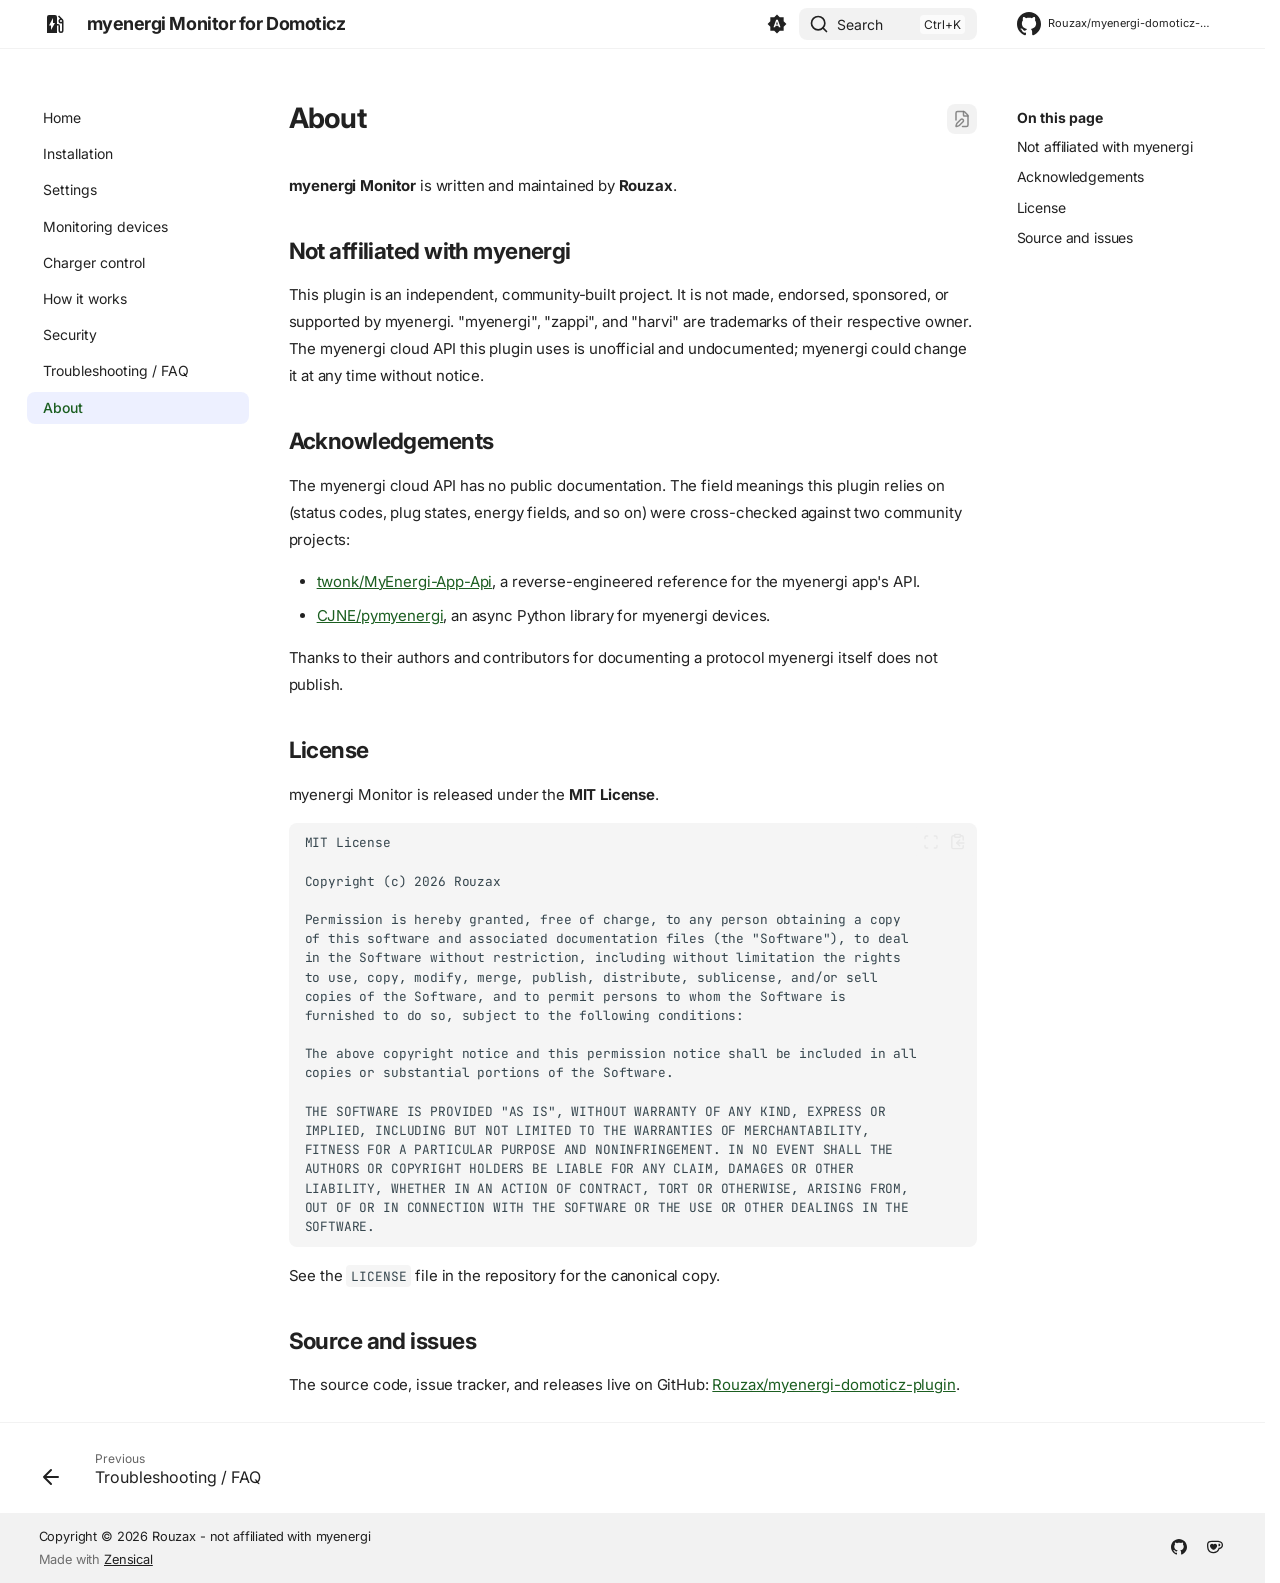
==== commit ee199199: "deploy: 3f80d8c78824a692b57403879a13b64ac89455ad" ====
--- a/about/index.html
+++ b/about/index.html
@@ -19,8 +19,11 @@
       
       
       
+        
+      
+      
       <link rel="icon" href="../assets/favicon.svg">
-      <meta name="generator" content="mkdocs-1.6.1, mkdocs-material-9.6.23">
+      <meta name="generator" content="zensical-0.0.56">
     
     
       
@@ -28,10 +31,15 @@
       
     
     
-      <link rel="stylesheet" href="../assets/stylesheets/main.84d31ad4.min.css">
-      
-        
-        <link rel="stylesheet" href="../assets/stylesheets/palette.06af60db.min.css">
+      
+        
+      
+      <link rel="stylesheet" href="../assets/stylesheets/modern/main.20815dad.min.css">
+      
+        
+          
+        
+        <link rel="stylesheet" href="../assets/stylesheets/modern/palette.dfe2e883.min.css">
       
       
 
@@ -45,18 +53,17 @@
         
         
         <link rel="preconnect" href="https://fonts.gstatic.com" crossorigin>
-        <link rel="stylesheet" href="https://fonts.googleapis.com/css?family=Roboto:300,300i,400,400i,700,700i%7CRoboto+Mono:400,400i,700,700i&display=fallback">
-        <style>:root{--md-text-font:"Roboto";--md-code-font:"Roboto Mono"}</style>
+        <link rel="stylesheet" href="https://fonts.googleapis.com/css?family=Inter:300,300i,400,400i,500,500i,700,700i%7CJetBrains+Mono:400,400i,700,700i&amp;display=fallback">
+        <style>:root{--md-text-font:"Inter";--md-code-font:"JetBrains Mono"}</style>
       
     
     
       <link rel="stylesheet" href="../stylesheets/extra.css">
     
-    <script>__md_scope=new URL("..",location),__md_hash=e=>[...e].reduce(((e,_)=>(e<<5)-e+_.charCodeAt(0)),0),__md_get=(e,_=localStorage,t=__md_scope)=>JSON.parse(_.getItem(t.pathname+"."+e)),__md_set=(e,_,t=localStorage,a=__md_scope)=>{try{t.setItem(a.pathname+"."+e,JSON.stringify(_))}catch(e){}}</script>
-    
-      
-
-    
+    <script>__md_scope=new URL("..",location),__md_scope.pathname.endsWith("/")||(__md_scope=new URL(__md_scope.pathname+"/",location)),__md_hash=e=>[...e].reduce(((e,t)=>(e<<5)-e+t.charCodeAt(0)),0),__md_get=(e,t=localStorage,_=__md_scope)=>JSON.parse(t.getItem(_.pathname+"."+e)),__md_set=(e,t,_=localStorage,a=__md_scope)=>{try{_.setItem(a.pathname+"."+e,JSON.stringify(t))}catch(e){}},document.documentElement.setAttribute("data-platform",navigator.platform)</script>
+    
+      
+
     
     
   </head>
@@ -74,7 +81,7 @@
     
     <input class="md-toggle" data-md-toggle="drawer" type="checkbox" id="__drawer" autocomplete="off">
     <input class="md-toggle" data-md-toggle="search" type="checkbox" id="__search" autocomplete="off">
-    <label class="md-overlay" for="__drawer"></label>
+    <label class="md-overlay" for="__drawer" aria-label="Navigation"></label>
     <div data-md-component="skip">
       
         
@@ -94,15 +101,15 @@
 
 <header class="md-header md-header--shadow" data-md-component="header">
   <nav class="md-header__inner md-grid" aria-label="Header">
-    <a href=".." title="myenergi Monitor for Domoticz" class="md-header__button md-logo" aria-label="myenergi Monitor for Domoticz" data-md-component="logo">
+    <a href="./.." title="myenergi Monitor for Domoticz" class="md-header__button md-logo" aria-label="myenergi Monitor for Domoticz" data-md-component="logo">
       
   
   <svg xmlns="http://www.w3.org/2000/svg" viewBox="0 0 24 24"><path d="m19.77 7.23.01-.01-3.72-3.72L15 4.56l2.11 2.11c-.94.36-1.61 1.26-1.61 2.33a2.5 2.5 0 0 0 2.5 2.5c.36 0 .69-.08 1-.21v7.21a1 1 0 0 1-1 1 1 1 0 0 1-1-1V14a2 2 0 0 0-2-2h-1V5a2 2 0 0 0-2-2H6a2 2 0 0 0-2 2v16h10v-7.5h1.5v5A2.5 2.5 0 0 0 18 21a2.5 2.5 0 0 0 2.5-2.5V9c0-.69-.28-1.32-.73-1.77M18 10a1 1 0 0 1-1-1 1 1 0 0 1 1-1 1 1 0 0 1 1 1 1 1 0 0 1-1 1M8 18v-4.5H6L10 6v5h2z"/></svg>
 
     </a>
-    <label class="md-header__button md-icon" for="__drawer">
-      
-      <svg xmlns="http://www.w3.org/2000/svg" viewBox="0 0 24 24"><path d="M3 6h18v2H3zm0 5h18v2H3zm0 5h18v2H3z"/></svg>
+    <label class="md-header__button md-icon" for="__drawer" aria-label="Navigation">
+      
+      <svg xmlns="http://www.w3.org/2000/svg" fill="none" stroke="currentColor" stroke-linecap="round" stroke-linejoin="round" stroke-width="2" class="lucide lucide-menu" viewBox="0 0 24 24"><path d="M4 5h16M4 12h16M4 19h16"/></svg>
     </label>
     <div class="md-header__title" data-md-component="header-title">
       <div class="md-header__ellipsis">
@@ -164,59 +171,30 @@
     
       
       
-        <label class="md-header__button md-icon" for="__search">
-          
-          <svg xmlns="http://www.w3.org/2000/svg" viewBox="0 0 24 24"><path d="M9.5 3A6.5 6.5 0 0 1 16 9.5c0 1.61-.59 3.09-1.56 4.23l.27.27h.79l5 5-1.5 1.5-5-5v-.79l-.27-.27A6.52 6.52 0 0 1 9.5 16 6.5 6.5 0 0 1 3 9.5 6.5 6.5 0 0 1 9.5 3m0 2C7 5 5 7 5 9.5S7 14 9.5 14 14 12 14 9.5 12 5 9.5 5"/></svg>
+        <label class="md-header__button md-icon" for="__search" aria-label="Search">
+          
+          <svg xmlns="http://www.w3.org/2000/svg" fill="none" stroke="currentColor" stroke-linecap="round" stroke-linejoin="round" stroke-width="2" class="lucide lucide-search" viewBox="0 0 24 24"><path d="m21 21-4.34-4.34"/><circle cx="11" cy="11" r="8"/></svg>
         </label>
-        <div class="md-search" data-md-component="search" role="dialog">
-  <label class="md-search__overlay" for="__search"></label>
-  <div class="md-search__inner" role="search">
-    <form class="md-search__form" name="search">
-      <input type="text" class="md-search__input" name="query" aria-label="Search" placeholder="Search" autocapitalize="off" autocorrect="off" autocomplete="off" spellcheck="false" data-md-component="search-query" required>
-      <label class="md-search__icon md-icon" for="__search">
-        
-        <svg xmlns="http://www.w3.org/2000/svg" viewBox="0 0 24 24"><path d="M9.5 3A6.5 6.5 0 0 1 16 9.5c0 1.61-.59 3.09-1.56 4.23l.27.27h.79l5 5-1.5 1.5-5-5v-.79l-.27-.27A6.52 6.52 0 0 1 9.5 16 6.5 6.5 0 0 1 3 9.5 6.5 6.5 0 0 1 9.5 3m0 2C7 5 5 7 5 9.5S7 14 9.5 14 14 12 14 9.5 12 5 9.5 5"/></svg>
-        
-        <svg xmlns="http://www.w3.org/2000/svg" viewBox="0 0 24 24"><path d="M20 11v2H8l5.5 5.5-1.42 1.42L4.16 12l7.92-7.92L13.5 5.5 8 11z"/></svg>
-      </label>
-      <nav class="md-search__options" aria-label="Search">
-        
-        <button type="reset" class="md-search__icon md-icon" title="Clear" aria-label="Clear" tabindex="-1">
-          
-          <svg xmlns="http://www.w3.org/2000/svg" viewBox="0 0 24 24"><path d="M19 6.41 17.59 5 12 10.59 6.41 5 5 6.41 10.59 12 5 17.59 6.41 19 12 13.41 17.59 19 19 17.59 13.41 12z"/></svg>
-        </button>
-      </nav>
-      
-        <div class="md-search__suggest" data-md-component="search-suggest"></div>
-      
-    </form>
-    <div class="md-search__output">
-      <div class="md-search__scrollwrap" tabindex="0" data-md-scrollfix>
-        <div class="md-search-result" data-md-component="search-result">
-          <div class="md-search-result__meta">
-            Initializing search
-          </div>
-          <ol class="md-search-result__list" role="presentation"></ol>
-        </div>
-      </div>
-    </div>
-  </div>
+        <div class="md-search" data-md-component="search" role="dialog" aria-label="Search">
+  <button type="button" class="md-search__button">
+    Search
+  </button>
 </div>
       
     
-    
-      <div class="md-header__source">
+    <div class="md-header__source">
+      
         <a href="https://github.com/Rouzax/myenergi-domoticz-plugin" title="Go to repository" class="md-source" data-md-component="source">
   <div class="md-source__icon md-icon">
     
-    <svg xmlns="http://www.w3.org/2000/svg" viewBox="0 0 512 512"><!--! Font Awesome Free 7.1.0 by @fontawesome - https://fontawesome.com License - https://fontawesome.com/license/free (Icons: CC BY 4.0, Fonts: SIL OFL 1.1, Code: MIT License) Copyright 2025 Fonticons, Inc.--><path d="M173.9 397.4c0 2-2.3 3.6-5.2 3.6-3.3.3-5.6-1.3-5.6-3.6 0-2 2.3-3.6 5.2-3.6 3-.3 5.6 1.3 5.6 3.6m-31.1-4.5c-.7 2 1.3 4.3 4.3 4.9 2.6 1 5.6 0 6.2-2s-1.3-4.3-4.3-5.2c-2.6-.7-5.5.3-6.2 2.3m44.2-1.7c-2.9.7-4.9 2.6-4.6 4.9.3 2 2.9 3.3 5.9 2.6 2.9-.7 4.9-2.6 4.6-4.6-.3-1.9-3-3.2-5.9-2.9M252.8 8C114.1 8 8 113.3 8 252c0 110.9 69.8 205.8 169.5 239.2 12.8 2.3 17.3-5.6 17.3-12.1 0-6.2-.3-40.4-.3-61.4 0 0-70 15-84.7-29.8 0 0-11.4-29.1-27.8-36.6 0 0-22.9-15.7 1.6-15.4 0 0 24.9 2 38.6 25.8 21.9 38.6 58.6 27.5 72.9 20.9 2.3-16 8.8-27.1 16-33.7-55.9-6.2-112.3-14.3-112.3-110.5 0-27.5 7.6-41.3 23.6-58.9-2.6-6.5-11.1-33.3 2.6-67.9 20.9-6.5 69 27 69 27 20-5.6 41.5-8.5 62.8-8.5s42.8 2.9 62.8 8.5c0 0 48.1-33.6 69-27 13.7 34.7 5.2 61.4 2.6 67.9 16 17.7 25.8 31.5 25.8 58.9 0 96.5-58.9 104.2-114.8 110.5 9.2 7.9 17 22.9 17 46.4 0 33.7-.3 75.4-.3 83.6 0 6.5 4.6 14.4 17.3 12.1C436.2 457.8 504 362.9 504 252 504 113.3 391.5 8 252.8 8M105.2 352.9c-1.3 1-1 3.3.7 5.2 1.6 1.6 3.9 2.3 5.2 1 1.3-1 1-3.3-.7-5.2-1.6-1.6-3.9-2.3-5.2-1m-10.8-8.1c-.7 1.3.3 2.9 2.3 3.9 1.6 1 3.6.7 4.3-.7.7-1.3-.3-2.9-2.3-3.9-2-.6-3.6-.3-4.3.7m32.4 35.6c-1.6 1.3-1 4.3 1.3 6.2 2.3 2.3 5.2 2.6 6.5 1 1.3-1.3.7-4.3-1.3-6.2-2.2-2.3-5.2-2.6-6.5-1m-11.4-14.7c-1.6 1-1.6 3.6 0 5.9s4.3 3.3 5.6 2.3c1.6-1.3 1.6-3.9 0-6.2-1.4-2.3-4-3.3-5.6-2"/></svg>
+    <svg xmlns="http://www.w3.org/2000/svg" viewBox="0 0 512 512"><!--! Font Awesome Free 7.3.1 by @fontawesome - https://fontawesome.com License - https://fontawesome.com/license/free (Icons: CC BY 4.0, Fonts: SIL OFL 1.1, Code: MIT License) Copyright 2026 Fonticons, Inc.--><path fill="currentColor" d="M216.5 362.5c-66-8-112.5-55.5-112.5-117 0-25 9-52 24-70-6.5-16.5-5.5-51.5 2-66 20-2.5 47 8 63 22.5 19-6 39-9 63.5-9s44.5 3 62.5 8.5c15.5-14 43-24.5 63-22 7 13.5 8 48.5 1.5 65.5 16 19 24.5 44.5 24.5 70.5 0 61.5-46.5 108-113.5 116.5 17 11 28.5 35 28.5 62.5v52c0 15 12.5 23.5 27.5 17.5C441 459.5 512 369 512 257 512 115.5 397 0 255.5 0S0 115.5 0 257c0 111 70.5 203 165.5 237.5 13.5 5 26.5-4 26.5-17.5v-40c-7 3-16 5-24 5-33 0-52.5-18-66.5-51.5-5.5-13.5-11.5-21.5-23-23-6-.5-8-3-8-6 0-6 10-10.5 20-10.5 14.5 0 27 9 40 27.5 10 14.5 20.5 21 33 21s20.5-4.5 32-16c8.5-8.5 15-16 21-21"/></svg>
   </div>
   <div class="md-source__repository">
     Rouzax/myenergi-domoticz-plugin
   </div>
 </a>
-      </div>
-    
+      
+    </div>
   </nav>
   
 </header>
@@ -242,7 +220,7 @@
 
 <nav class="md-nav md-nav--primary" aria-label="Navigation" data-md-level="0">
   <label class="md-nav__title" for="__drawer">
-    <a href=".." title="myenergi Monitor for Domoticz" class="md-nav__button md-logo" aria-label="myenergi Monitor for Domoticz" data-md-component="logo">
+    <a href="./.." title="myenergi Monitor for Domoticz" class="md-nav__button md-logo" aria-label="myenergi Monitor for Domoticz" data-md-component="logo">
       
   
   <svg xmlns="http://www.w3.org/2000/svg" viewBox="0 0 24 24"><path d="m19.77 7.23.01-.01-3.72-3.72L15 4.56l2.11 2.11c-.94.36-1.61 1.26-1.61 2.33a2.5 2.5 0 0 0 2.5 2.5c.36 0 .69-.08 1-.21v7.21a1 1 0 0 1-1 1 1 1 0 0 1-1-1V14a2 2 0 0 0-2-2h-1V5a2 2 0 0 0-2-2H6a2 2 0 0 0-2 2v16h10v-7.5h1.5v5A2.5 2.5 0 0 0 18 21a2.5 2.5 0 0 0 2.5-2.5V9c0-.69-.28-1.32-.73-1.77M18 10a1 1 0 0 1-1-1 1 1 0 0 1 1-1 1 1 0 0 1 1 1 1 1 0 0 1-1 1M8 18v-4.5H6L10 6v5h2z"/></svg>
@@ -255,7 +233,7 @@
       <a href="https://github.com/Rouzax/myenergi-domoticz-plugin" title="Go to repository" class="md-source" data-md-component="source">
   <div class="md-source__icon md-icon">
     
-    <svg xmlns="http://www.w3.org/2000/svg" viewBox="0 0 512 512"><!--! Font Awesome Free 7.1.0 by @fontawesome - https://fontawesome.com License - https://fontawesome.com/license/free (Icons: CC BY 4.0, Fonts: SIL OFL 1.1, Code: MIT License) Copyright 2025 Fonticons, Inc.--><path d="M173.9 397.4c0 2-2.3 3.6-5.2 3.6-3.3.3-5.6-1.3-5.6-3.6 0-2 2.3-3.6 5.2-3.6 3-.3 5.6 1.3 5.6 3.6m-31.1-4.5c-.7 2 1.3 4.3 4.3 4.9 2.6 1 5.6 0 6.2-2s-1.3-4.3-4.3-5.2c-2.6-.7-5.5.3-6.2 2.3m44.2-1.7c-2.9.7-4.9 2.6-4.6 4.9.3 2 2.9 3.3 5.9 2.6 2.9-.7 4.9-2.6 4.6-4.6-.3-1.9-3-3.2-5.9-2.9M252.8 8C114.1 8 8 113.3 8 252c0 110.9 69.8 205.8 169.5 239.2 12.8 2.3 17.3-5.6 17.3-12.1 0-6.2-.3-40.4-.3-61.4 0 0-70 15-84.7-29.8 0 0-11.4-29.1-27.8-36.6 0 0-22.9-15.7 1.6-15.4 0 0 24.9 2 38.6 25.8 21.9 38.6 58.6 27.5 72.9 20.9 2.3-16 8.8-27.1 16-33.7-55.9-6.2-112.3-14.3-112.3-110.5 0-27.5 7.6-41.3 23.6-58.9-2.6-6.5-11.1-33.3 2.6-67.9 20.9-6.5 69 27 69 27 20-5.6 41.5-8.5 62.8-8.5s42.8 2.9 62.8 8.5c0 0 48.1-33.6 69-27 13.7 34.7 5.2 61.4 2.6 67.9 16 17.7 25.8 31.5 25.8 58.9 0 96.5-58.9 104.2-114.8 110.5 9.2 7.9 17 22.9 17 46.4 0 33.7-.3 75.4-.3 83.6 0 6.5 4.6 14.4 17.3 12.1C436.2 457.8 504 362.9 504 252 504 113.3 391.5 8 252.8 8M105.2 352.9c-1.3 1-1 3.3.7 5.2 1.6 1.6 3.9 2.3 5.2 1 1.3-1 1-3.3-.7-5.2-1.6-1.6-3.9-2.3-5.2-1m-10.8-8.1c-.7 1.3.3 2.9 2.3 3.9 1.6 1 3.6.7 4.3-.7.7-1.3-.3-2.9-2.3-3.9-2-.6-3.6-.3-4.3.7m32.4 35.6c-1.6 1.3-1 4.3 1.3 6.2 2.3 2.3 5.2 2.6 6.5 1 1.3-1.3.7-4.3-1.3-6.2-2.2-2.3-5.2-2.6-6.5-1m-11.4-14.7c-1.6 1-1.6 3.6 0 5.9s4.3 3.3 5.6 2.3c1.6-1.3 1.6-3.9 0-6.2-1.4-2.3-4-3.3-5.6-2"/></svg>
+    <svg xmlns="http://www.w3.org/2000/svg" viewBox="0 0 512 512"><!--! Font Awesome Free 7.3.1 by @fontawesome - https://fontawesome.com License - https://fontawesome.com/license/free (Icons: CC BY 4.0, Fonts: SIL OFL 1.1, Code: MIT License) Copyright 2026 Fonticons, Inc.--><path fill="currentColor" d="M216.5 362.5c-66-8-112.5-55.5-112.5-117 0-25 9-52 24-70-6.5-16.5-5.5-51.5 2-66 20-2.5 47 8 63 22.5 19-6 39-9 63.5-9s44.5 3 62.5 8.5c15.5-14 43-24.5 63-22 7 13.5 8 48.5 1.5 65.5 16 19 24.5 44.5 24.5 70.5 0 61.5-46.5 108-113.5 116.5 17 11 28.5 35 28.5 62.5v52c0 15 12.5 23.5 27.5 17.5C441 459.5 512 369 512 257 512 115.5 397 0 255.5 0S0 115.5 0 257c0 111 70.5 203 165.5 237.5 13.5 5 26.5-4 26.5-17.5v-40c-7 3-16 5-24 5-33 0-52.5-18-66.5-51.5-5.5-13.5-11.5-21.5-23-23-6-.5-8-3-8-6 0-6 10-10.5 20-10.5 14.5 0 27 9 40 27.5 10 14.5 20.5 21 33 21s20.5-4.5 32-16c8.5-8.5 15-16 21-21"/></svg>
   </div>
   <div class="md-source__repository">
     Rouzax/myenergi-domoticz-plugin
@@ -272,14 +250,18 @@
   
   
     <li class="md-nav__item">
-      <a href=".." class="md-nav__link">
-        
-  
-  
-  <span class="md-ellipsis">
-    Home
-    
-  </span>
+      <a href="./.." class="md-nav__link">
+        
+  
+  
+  <span class="md-ellipsis">
+    
+  
+  Home
+
+    
+  </span>
+  
   
 
       </a>
@@ -299,9 +281,13 @@
   
   
   <span class="md-ellipsis">
-    Installation
-    
-  </span>
+    
+  
+  Installation
+
+    
+  </span>
+  
   
 
       </a>
@@ -321,9 +307,13 @@
   
   
   <span class="md-ellipsis">
-    Settings
-    
-  </span>
+    
+  
+  Settings
+
+    
+  </span>
+  
   
 
       </a>
@@ -343,9 +333,13 @@
   
   
   <span class="md-ellipsis">
-    Monitoring devices
-    
-  </span>
+    
+  
+  Monitoring devices
+
+    
+  </span>
+  
   
 
       </a>
@@ -365,9 +359,13 @@
   
   
   <span class="md-ellipsis">
-    Charger control
-    
-  </span>
+    
+  
+  Charger control
+
+    
+  </span>
+  
   
 
       </a>
@@ -387,9 +385,13 @@
   
   
   <span class="md-ellipsis">
-    How it works
-    
-  </span>
+    
+  
+  How it works
+
+    
+  </span>
+  
   
 
       </a>
@@ -409,9 +411,13 @@
   
   
   <span class="md-ellipsis">
-    Security
-    
-  </span>
+    
+  
+  Security
+
+    
+  </span>
+  
   
 
       </a>
@@ -431,9 +437,13 @@
   
   
   <span class="md-ellipsis">
-    Troubleshooting / FAQ
-    
-  </span>
+    
+  
+  Troubleshooting / FAQ
+
+    
+  </span>
+  
   
 
       </a>
@@ -451,7 +461,7 @@
   
     <li class="md-nav__item md-nav__item--active">
       
-      <input class="md-nav__toggle md-toggle" type="checkbox" id="__toc">
+      
       
       
         
@@ -462,29 +472,38 @@
   
   
   <span class="md-ellipsis">
-    About
-    
-  </span>
+    
+  
+  About
+
+    
+  </span>
+  
   
 
           <span class="md-nav__icon md-icon"></span>
         </label>
       
-      <a href="./" class="md-nav__link md-nav__link--active">
-        
-  
-  
-  <span class="md-ellipsis">
-    About
-    
-  </span>
+      <a href="././" class="md-nav__link md-nav__link--active">
+        
+  
+  
+  <span class="md-ellipsis">
+    
+  
+  About
+
+    
+  </span>
+  
   
 
       </a>
       
         
 
-<nav class="md-nav md-nav--secondary" aria-label="Table of contents">
+
+<nav class="md-nav md-nav--secondary" aria-label="On this page">
   
   
   
@@ -493,14 +512,16 @@
   
     <label class="md-nav__title" for="__toc">
       <span class="md-nav__icon md-icon"></span>
-      Table of contents
+      On this page
     </label>
     <ul class="md-nav__list" data-md-component="toc" data-md-scrollfix>
       
         <li class="md-nav__item">
   <a href="#not-affiliated-with-myenergi" class="md-nav__link">
     <span class="md-ellipsis">
-      Not affiliated with myenergi
+      <span class="md-typeset">
+        Not affiliated with myenergi
+      </span>
     </span>
   </a>
   
@@ -509,7 +530,9 @@
         <li class="md-nav__item">
   <a href="#acknowledgements" class="md-nav__link">
     <span class="md-ellipsis">
-      Acknowledgements
+      <span class="md-typeset">
+        Acknowledgements
+      </span>
     </span>
   </a>
   
@@ -518,7 +541,9 @@
         <li class="md-nav__item">
   <a href="#license" class="md-nav__link">
     <span class="md-ellipsis">
-      License
+      <span class="md-typeset">
+        License
+      </span>
     </span>
   </a>
   
@@ -527,7 +552,9 @@
         <li class="md-nav__item">
   <a href="#source-and-issues" class="md-nav__link">
     <span class="md-ellipsis">
-      Source and issues
+      <span class="md-typeset">
+        Source and issues
+      </span>
     </span>
   </a>
   
@@ -551,10 +578,24 @@
               
               <div class="md-sidebar md-sidebar--secondary" data-md-component="sidebar" data-md-type="toc" >
                 <div class="md-sidebar__scrollwrap">
+                  
+                    
+                    
+                    
+                      
+                    
+                    
+                      <input class="md-nav__toggle md-toggle" type="checkbox" id="__toc">
+                      <div class="md-sidebar-button__wrapper">
+                        <label class="md-sidebar-button" for="__toc"></label>
+                      </div>
+                    
+                  
                   <div class="md-sidebar__inner">
                     
 
-<nav class="md-nav md-nav--secondary" aria-label="Table of contents">
+
+<nav class="md-nav md-nav--secondary" aria-label="On this page">
   
   
   
@@ -563,14 +604,16 @@
   
     <label class="md-nav__title" for="__toc">
       <span class="md-nav__icon md-icon"></span>
-      Table of contents
+      On this page
     </label>
     <ul class="md-nav__list" data-md-component="toc" data-md-scrollfix>
       
         <li class="md-nav__item">
   <a href="#not-affiliated-with-myenergi" class="md-nav__link">
     <span class="md-ellipsis">
-      Not affiliated with myenergi
+      <span class="md-typeset">
+        Not affiliated with myenergi
+      </span>
     </span>
   </a>
   
@@ -579,7 +622,9 @@
         <li class="md-nav__item">
   <a href="#acknowledgements" class="md-nav__link">
     <span class="md-ellipsis">
-      Acknowledgements
+      <span class="md-typeset">
+        Acknowledgements
+      </span>
     </span>
   </a>
   
@@ -588,7 +633,9 @@
         <li class="md-nav__item">
   <a href="#license" class="md-nav__link">
     <span class="md-ellipsis">
-      License
+      <span class="md-typeset">
+        License
+      </span>
     </span>
   </a>
   
@@ -597,7 +644,9 @@
         <li class="md-nav__item">
   <a href="#source-and-issues" class="md-nav__link">
     <span class="md-ellipsis">
-      Source and issues
+      <span class="md-typeset">
+        Source and issues
+      </span>
     </span>
   </a>
   
@@ -613,11 +662,15 @@
           
           
             <div class="md-content" data-md-component="content">
+              
               <article class="md-content__inner md-typeset">
                 
                   
-
-
+  
+    <a href="https://github.com/Rouzax/myenergi-domoticz-plugin/edit/main/docs/about.md" title="Edit this page" class="md-content__button md-icon" rel="edit">
+      
+      <svg xmlns="http://www.w3.org/2000/svg" fill="none" stroke="currentColor" stroke-linecap="round" stroke-linejoin="round" stroke-width="2" class="lucide lucide-file-pen" viewBox="0 0 24 24"><path d="M12.659 22H18a2 2 0 0 0 2-2V8a2.4 2.4 0 0 0-.706-1.706l-3.588-3.588A2.4 2.4 0 0 0 14 2H6a2 2 0 0 0-2 2v9.34"/><path d="M14 2v5a1 1 0 0 0 1 1h5M10.378 12.622a1 1 0 0 1 3 3.003L8.36 20.637a2 2 0 0 1-.854.506l-2.867.837a.5.5 0 0 1-.62-.62l.836-2.869a2 2 0 0 1 .506-.853z"/></svg>
+    </a>
   
   
 
@@ -643,28 +696,28 @@
 publish.</p>
 <h2 id="license">License<a class="headerlink" href="#license" title="Permanent link">&para;</a></h2>
 <p>myenergi Monitor is released under the <strong>MIT License</strong>.</p>
-<div class="highlight"><pre><span></span><code><a id="__codelineno-0-1" name="__codelineno-0-1" href="#__codelineno-0-1"></a>MIT License
-<a id="__codelineno-0-2" name="__codelineno-0-2" href="#__codelineno-0-2"></a>
-<a id="__codelineno-0-3" name="__codelineno-0-3" href="#__codelineno-0-3"></a>Copyright (c) 2026 Rouzax
-<a id="__codelineno-0-4" name="__codelineno-0-4" href="#__codelineno-0-4"></a>
-<a id="__codelineno-0-5" name="__codelineno-0-5" href="#__codelineno-0-5"></a>Permission is hereby granted, free of charge, to any person obtaining a copy
-<a id="__codelineno-0-6" name="__codelineno-0-6" href="#__codelineno-0-6"></a>of this software and associated documentation files (the &quot;Software&quot;), to deal
-<a id="__codelineno-0-7" name="__codelineno-0-7" href="#__codelineno-0-7"></a>in the Software without restriction, including without limitation the rights
-<a id="__codelineno-0-8" name="__codelineno-0-8" href="#__codelineno-0-8"></a>to use, copy, modify, merge, publish, distribute, sublicense, and/or sell
-<a id="__codelineno-0-9" name="__codelineno-0-9" href="#__codelineno-0-9"></a>copies of the Software, and to permit persons to whom the Software is
-<a id="__codelineno-0-10" name="__codelineno-0-10" href="#__codelineno-0-10"></a>furnished to do so, subject to the following conditions:
-<a id="__codelineno-0-11" name="__codelineno-0-11" href="#__codelineno-0-11"></a>
-<a id="__codelineno-0-12" name="__codelineno-0-12" href="#__codelineno-0-12"></a>The above copyright notice and this permission notice shall be included in all
-<a id="__codelineno-0-13" name="__codelineno-0-13" href="#__codelineno-0-13"></a>copies or substantial portions of the Software.
-<a id="__codelineno-0-14" name="__codelineno-0-14" href="#__codelineno-0-14"></a>
-<a id="__codelineno-0-15" name="__codelineno-0-15" href="#__codelineno-0-15"></a>THE SOFTWARE IS PROVIDED &quot;AS IS&quot;, WITHOUT WARRANTY OF ANY KIND, EXPRESS OR
-<a id="__codelineno-0-16" name="__codelineno-0-16" href="#__codelineno-0-16"></a>IMPLIED, INCLUDING BUT NOT LIMITED TO THE WARRANTIES OF MERCHANTABILITY,
-<a id="__codelineno-0-17" name="__codelineno-0-17" href="#__codelineno-0-17"></a>FITNESS FOR A PARTICULAR PURPOSE AND NONINFRINGEMENT. IN NO EVENT SHALL THE
-<a id="__codelineno-0-18" name="__codelineno-0-18" href="#__codelineno-0-18"></a>AUTHORS OR COPYRIGHT HOLDERS BE LIABLE FOR ANY CLAIM, DAMAGES OR OTHER
-<a id="__codelineno-0-19" name="__codelineno-0-19" href="#__codelineno-0-19"></a>LIABILITY, WHETHER IN AN ACTION OF CONTRACT, TORT OR OTHERWISE, ARISING FROM,
-<a id="__codelineno-0-20" name="__codelineno-0-20" href="#__codelineno-0-20"></a>OUT OF OR IN CONNECTION WITH THE SOFTWARE OR THE USE OR OTHER DEALINGS IN THE
-<a id="__codelineno-0-21" name="__codelineno-0-21" href="#__codelineno-0-21"></a>SOFTWARE.
-</code></pre></div>
+<div class="language-text highlight"><pre><span></span><code><span id="__span-0-1"><a id="__codelineno-0-1" name="__codelineno-0-1" href="#__codelineno-0-1"></a>MIT License
+</span><span id="__span-0-2"><a id="__codelineno-0-2" name="__codelineno-0-2" href="#__codelineno-0-2"></a>
+</span><span id="__span-0-3"><a id="__codelineno-0-3" name="__codelineno-0-3" href="#__codelineno-0-3"></a>Copyright (c) 2026 Rouzax
+</span><span id="__span-0-4"><a id="__codelineno-0-4" name="__codelineno-0-4" href="#__codelineno-0-4"></a>
+</span><span id="__span-0-5"><a id="__codelineno-0-5" name="__codelineno-0-5" href="#__codelineno-0-5"></a>Permission is hereby granted, free of charge, to any person obtaining a copy
+</span><span id="__span-0-6"><a id="__codelineno-0-6" name="__codelineno-0-6" href="#__codelineno-0-6"></a>of this software and associated documentation files (the "Software"), to deal
+</span><span id="__span-0-7"><a id="__codelineno-0-7" name="__codelineno-0-7" href="#__codelineno-0-7"></a>in the Software without restriction, including without limitation the rights
+</span><span id="__span-0-8"><a id="__codelineno-0-8" name="__codelineno-0-8" href="#__codelineno-0-8"></a>to use, copy, modify, merge, publish, distribute, sublicense, and/or sell
+</span><span id="__span-0-9"><a id="__codelineno-0-9" name="__codelineno-0-9" href="#__codelineno-0-9"></a>copies of the Software, and to permit persons to whom the Software is
+</span><span id="__span-0-10"><a id="__codelineno-0-10" name="__codelineno-0-10" href="#__codelineno-0-10"></a>furnished to do so, subject to the following conditions:
+</span><span id="__span-0-11"><a id="__codelineno-0-11" name="__codelineno-0-11" href="#__codelineno-0-11"></a>
+</span><span id="__span-0-12"><a id="__codelineno-0-12" name="__codelineno-0-12" href="#__codelineno-0-12"></a>The above copyright notice and this permission notice shall be included in all
+</span><span id="__span-0-13"><a id="__codelineno-0-13" name="__codelineno-0-13" href="#__codelineno-0-13"></a>copies or substantial portions of the Software.
+</span><span id="__span-0-14"><a id="__codelineno-0-14" name="__codelineno-0-14" href="#__codelineno-0-14"></a>
+</span><span id="__span-0-15"><a id="__codelineno-0-15" name="__codelineno-0-15" href="#__codelineno-0-15"></a>THE SOFTWARE IS PROVIDED "AS IS", WITHOUT WARRANTY OF ANY KIND, EXPRESS OR
+</span><span id="__span-0-16"><a id="__codelineno-0-16" name="__codelineno-0-16" href="#__codelineno-0-16"></a>IMPLIED, INCLUDING BUT NOT LIMITED TO THE WARRANTIES OF MERCHANTABILITY,
+</span><span id="__span-0-17"><a id="__codelineno-0-17" name="__codelineno-0-17" href="#__codelineno-0-17"></a>FITNESS FOR A PARTICULAR PURPOSE AND NONINFRINGEMENT. IN NO EVENT SHALL THE
+</span><span id="__span-0-18"><a id="__codelineno-0-18" name="__codelineno-0-18" href="#__codelineno-0-18"></a>AUTHORS OR COPYRIGHT HOLDERS BE LIABLE FOR ANY CLAIM, DAMAGES OR OTHER
+</span><span id="__span-0-19"><a id="__codelineno-0-19" name="__codelineno-0-19" href="#__codelineno-0-19"></a>LIABILITY, WHETHER IN AN ACTION OF CONTRACT, TORT OR OTHERWISE, ARISING FROM,
+</span><span id="__span-0-20"><a id="__codelineno-0-20" name="__codelineno-0-20" href="#__codelineno-0-20"></a>OUT OF OR IN CONNECTION WITH THE SOFTWARE OR THE USE OR OTHER DEALINGS IN THE
+</span><span id="__span-0-21"><a id="__codelineno-0-21" name="__codelineno-0-21" href="#__codelineno-0-21"></a>SOFTWARE.
+</span></code></pre></div>
 <p>See the <code>LICENSE</code> file in the repository for the canonical copy.</p>
 <h2 id="source-and-issues">Source and issues<a class="headerlink" href="#source-and-issues" title="Permanent link">&para;</a></h2>
 <p>The source code, issue tracker, and releases live on GitHub:
@@ -681,17 +734,21 @@
 
 
 
+
+
                 
               </article>
             </div>
           
           
+  <script>var tabs=__md_get("__tabs");if(Array.isArray(tabs))e:for(var set of document.querySelectorAll(".tabbed-set")){var labels=set.querySelector(".tabbed-labels");for(var tab of tabs)for(var label of labels.getElementsByTagName("label"))if(label.innerText.trim()===tab){var input=document.getElementById(label.htmlFor);input.checked=!0;continue e}}</script>
+
 <script>var target=document.getElementById(location.hash.slice(1));target&&target.name&&(target.checked=target.name.startsWith("__tabbed_"))</script>
         </div>
         
           <button type="button" class="md-top md-icon" data-md-component="top" hidden>
   
-  <svg xmlns="http://www.w3.org/2000/svg" viewBox="0 0 24 24"><path d="M13 20h-2V8l-5.5 5.5-1.42-1.42L12 4.16l7.92 7.92-1.42 1.42L13 8z"/></svg>
+  <svg xmlns="http://www.w3.org/2000/svg" fill="none" stroke="currentColor" stroke-linecap="round" stroke-linejoin="round" stroke-width="2" class="lucide lucide-circle-arrow-up" viewBox="0 0 24 24"><circle cx="12" cy="12" r="10"/><path d="m16 12-4-4-4 4M12 16V8"/></svg>
   Back to top
 </button>
         
@@ -704,10 +761,10 @@
       <nav class="md-footer__inner md-grid" aria-label="Footer" >
         
           
-          <a href="../faq/" class="md-footer__link md-footer__link--prev" aria-label="Previous: Troubleshooting / FAQ">
+          <a href="../faq/" class="md-footer__link md-footer__link--prev" aria-label="Previous: Troubleshooting &#x2f; FAQ">
             <div class="md-footer__button md-icon">
               
-              <svg xmlns="http://www.w3.org/2000/svg" viewBox="0 0 24 24"><path d="M20 11v2H8l5.5 5.5-1.42 1.42L4.16 12l7.92-7.92L13.5 5.5 8 11z"/></svg>
+              <svg xmlns="http://www.w3.org/2000/svg" fill="none" stroke="currentColor" stroke-linecap="round" stroke-linejoin="round" stroke-width="2" class="lucide lucide-arrow-left" viewBox="0 0 24 24"><path d="m12 19-7-7 7-7M19 12H5"/></svg>
             </div>
             <div class="md-footer__title">
               <span class="md-footer__direction">
@@ -733,8 +790,29 @@
   
   
     Made with
-    <a href="https://squidfunk.github.io/mkdocs-material/" target="_blank" rel="noopener">
-      Material for MkDocs
+    <a href="https://zensical.org/" target="_blank" rel="noopener">
+      Zensical
+    </a>
+  
+</div>
+      
+        
+<div class="md-social">
+  
+    
+    
+    
+    
+    <a href="https://github.com/Rouzax/myenergi-domoticz-plugin" target="_blank" rel="noopener" title="myenergi Monitor on GitHub" class="md-social__link">
+      <svg xmlns="http://www.w3.org/2000/svg" viewBox="0 0 512 512"><!--! Font Awesome Free 7.3.1 by @fontawesome - https://fontawesome.com License - https://fontawesome.com/license/free (Icons: CC BY 4.0, Fonts: SIL OFL 1.1, Code: MIT License) Copyright 2026 Fonticons, Inc.--><path fill="currentColor" d="M216.5 362.5c-66-8-112.5-55.5-112.5-117 0-25 9-52 24-70-6.5-16.5-5.5-51.5 2-66 20-2.5 47 8 63 22.5 19-6 39-9 63.5-9s44.5 3 62.5 8.5c15.5-14 43-24.5 63-22 7 13.5 8 48.5 1.5 65.5 16 19 24.5 44.5 24.5 70.5 0 61.5-46.5 108-113.5 116.5 17 11 28.5 35 28.5 62.5v52c0 15 12.5 23.5 27.5 17.5C441 459.5 512 369 512 257 512 115.5 397 0 255.5 0S0 115.5 0 257c0 111 70.5 203 165.5 237.5 13.5 5 26.5-4 26.5-17.5v-40c-7 3-16 5-24 5-33 0-52.5-18-66.5-51.5-5.5-13.5-11.5-21.5-23-23-6-.5-8-3-8-6 0-6 10-10.5 20-10.5 14.5 0 27 9 40 27.5 10 14.5 20.5 21 33 21s20.5-4.5 32-16c8.5-8.5 15-16 21-21"/></svg>
+    </a>
+  
+    
+    
+    
+    
+    <a href="https://ko-fi.com/O0W221GBUG" target="_blank" rel="noopener" title="Support myenergi Monitor on Ko-fi" class="md-social__link">
+      <svg xmlns="http://www.w3.org/2000/svg" viewBox="0 0 24 24"><title>Ko-fi</title><path d="M11.351 2.715c-2.7 0-4.986.025-6.83.26C2.078 3.285 0 5.154 0 8.61c0 3.506.182 6.13 1.585 8.493 1.584 2.701 4.233 4.182 7.662 4.182h.83c4.209 0 6.494-2.234 7.637-4a9.5 9.5 0 0 0 1.091-2.338C21.792 14.688 24 12.22 24 9.208v-.415c0-3.247-2.13-5.507-5.792-5.87-1.558-.156-2.65-.208-6.857-.208m0 1.947c4.208 0 5.09.052 6.571.182 2.624.311 4.13 1.584 4.13 4v.39c0 2.156-1.792 3.844-3.87 3.844h-.935l-.156.649c-.208 1.013-.597 1.818-1.039 2.546-.909 1.428-2.545 3.064-5.922 3.064h-.805c-2.571 0-4.831-.883-6.078-3.195-1.09-2-1.298-4.155-1.298-7.506 0-2.181.857-3.402 3.012-3.714 1.533-.233 3.559-.26 6.39-.26m6.547 2.287c-.416 0-.65.234-.65.546v2.935c0 .311.234.545.65.545 1.324 0 2.051-.754 2.051-2s-.727-2.026-2.052-2.026m-10.39.182c-1.818 0-3.013 1.48-3.013 3.142 0 1.533.858 2.857 1.949 3.897.727.701 1.87 1.429 2.649 1.896a1.47 1.47 0 0 0 1.507 0c.78-.467 1.922-1.195 2.623-1.896 1.117-1.039 1.974-2.364 1.974-3.897 0-1.662-1.247-3.142-3.039-3.142-1.065 0-1.792.545-2.338 1.298-.493-.753-1.246-1.298-2.312-1.298"/></svg>
     </a>
   
 </div>
@@ -751,10 +829,11 @@
     
     
       
-      <script id="__config" type="application/json">{"base": "..", "features": ["navigation.instant", "navigation.tracking", "navigation.sections", "navigation.top", "navigation.footer", "toc.follow", "search.suggest", "search.highlight", "content.code.copy"], "search": "../assets/javascripts/workers/search.973d3a69.min.js", "tags": null, "translations": {"clipboard.copied": "Copied to clipboard", "clipboard.copy": "Copy to clipboard", "search.result.more.one": "1 more on this page", "search.result.more.other": "# more on this page", "search.result.none": "No matching documents", "search.result.one": "1 matching document", "search.result.other": "# matching documents", "search.result.placeholder": "Type to start searching", "search.result.term.missing": "Missing", "select.version": "Select version"}, "version": null}</script>
-    
-    
-      <script src="../assets/javascripts/bundle.f55a23d4.min.js"></script>
+      
+      <script id="__config" type="application/json">{"annotate":null,"base":"..","features":["navigation.instant","navigation.instant.prefetch","navigation.tracking","navigation.sections","navigation.top","navigation.footer","toc.follow","search.suggest","search.highlight","content.code.copy","content.code.select","content.code.annotate","content.action.edit","content.tabs.link","content.tooltips","content.footnote.tooltips"],"search":"../assets/javascripts/workers/search.7d14d953.min.js","tags":null,"translations":{"clipboard.copied":"Copied to clipboard","clipboard.copy":"Copy to clipboard","search.result.more.one":"1 more on this page","search.result.more.other":"# more on this page","search.result.none":"No matching documents","search.result.one":"1 matching document","search.result.other":"# matching documents","search.result.placeholder":"Type to start searching","search.result.term.missing":"Missing","select.version":"Select version"},"version":null}</script>
+    
+    
+      <script src="../assets/javascripts/bundle.e886cdf1.min.js"></script>
       
     
   </body>
--- a/assets/stylesheets/modern/main.20815dad.min.css
+++ b/assets/stylesheets/modern/main.20815dad.min.css
@@ -0,0 +1 @@
+@charset "UTF-8";html{-webkit-text-size-adjust:none;-moz-text-size-adjust:none;text-size-adjust:none;box-sizing:border-box}*,:after,:before{box-sizing:inherit}@media (prefers-reduced-motion){*,:after,:before{transition:none!important}}body{margin:0}a,button,input,label{-webkit-tap-highlight-color:transparent}a{color:inherit;text-decoration:none}hr{border:0;box-sizing:initial;display:block;height:.05rem;overflow:visible;padding:0}small{font-size:80%}sub,sup{line-height:1em}img{border-style:none}table{border-collapse:initial;border-spacing:0}td,th{font-weight:400;vertical-align:top}button{background:#0000;border:0;font-family:inherit;font-size:inherit;margin:0;padding:0}input{border:0;outline:none}:root{--md-primary-fg-color:#4051b5;--md-primary-fg-color--light:#5d6cc0;--md-primary-fg-color--dark:#303fa1;--md-primary-bg-color:#fff;--md-primary-bg-color--light:#ffffffb3;--md-accent-fg-color:#526cfe;--md-accent-fg-color--transparent:#526cfe1a;--md-accent-bg-color:#fff;--md-accent-bg-color--light:#ffffffb3}[data-md-color-scheme=default]{color-scheme:light}[data-md-color-scheme=default] img[src$="#gh-dark-mode-only"],[data-md-color-scheme=default] img[src$="#only-dark"]{display:none}:root,[data-md-color-scheme=default]{--md-hue:225deg;--md-default-fg-color:#000000de;--md-default-fg-color--light:#0000008c;--md-default-fg-color--lighter:#00000052;--md-default-fg-color--lightest:#0000000d;--md-default-bg-color:#fff;--md-default-bg-color--light:#ffffffb3;--md-default-bg-color--lighter:#ffffff4d;--md-default-bg-color--lightest:#ffffff1f;--md-code-fg-color:#36464e;--md-code-bg-color:#f5f5f5;--md-code-bg-color--light:#f5f5f5b3;--md-code-bg-color--lighter:#f5f5f54d;--md-code-hl-color:#4287ff;--md-code-hl-color--light:#4287ff1a;--md-code-hl-number-color:#d52a2a;--md-code-hl-special-color:#db1457;--md-code-hl-function-color:#a846b9;--md-code-hl-constant-color:#6e59d9;--md-code-hl-keyword-color:#3f6ec6;--md-code-hl-string-color:#1c7d4d;--md-code-hl-name-color:var(--md-code-fg-color);--md-code-hl-operator-color:var(--md-default-fg-color--light);--md-code-hl-punctuation-color:var(--md-default-fg-color--light);--md-code-hl-comment-color:var(--md-default-fg-color--light);--md-code-hl-generic-color:var(--md-default-fg-color--light);--md-code-hl-variable-color:var(--md-default-fg-color--light);--md-typeset-color:var(--md-default-fg-color);--md-typeset-a-color:var(--md-primary-fg-color);--md-typeset-del-color:#f5503d26;--md-typeset-ins-color:#0bd57026;--md-typeset-kbd-color:#fafafa;--md-typeset-kbd-accent-color:#fff;--md-typeset-kbd-border-color:#b8b8b8;--md-typeset-mark-color:#ffff0080;--md-typeset-table-color:#0000001f;--md-typeset-table-color--light:rgba(0,0,0,.035);--md-admonition-fg-color:var(--md-default-fg-color);--md-admonition-bg-color:var(--md-default-bg-color);--md-warning-fg-color:#000000de;--md-warning-bg-color:#ff9;--md-shadow-z1:0 0.2rem 0.5rem #0000000d,0 0 0.05rem #0000001a;--md-shadow-z2:0 0.2rem 0.5rem #0000001a,0 0 0.05rem #00000040;--md-shadow-z3:0 0.2rem 0.5rem #0003,0 0 0.05rem #00000059;--color-foreground:0 0 0;--color-background:255 255 255;--color-background-subtle:240 240 240;--color-backdrop:255 255 255}.md-icon svg{fill:currentcolor;display:block;height:1.2rem;width:1.2rem}.md-icon svg.lucide{fill:#0000;stroke:currentcolor}body{-webkit-font-smoothing:antialiased;-moz-osx-font-smoothing:grayscale;--md-text-font-family:var(--md-text-font,_),-apple-system,BlinkMacSystemFont,Helvetica,Arial,sans-serif;--md-code-font-family:var(--md-code-font,_),SFMono-Regular,Consolas,Menlo,monospace}aside,body,input{font-feature-settings:"kern","liga";color:var(--md-typeset-color);font-family:var(--md-text-font-family)}code,kbd,pre{font-feature-settings:"kern";font-family:var(--md-code-font-family)}:root{--md-typeset-table-sort-icon:url('data:image/svg+xml;charset=utf-8,<svg xmlns="http://www.w3.org/2000/svg" fill="none" stroke="currentColor" stroke-linecap="round" stroke-linejoin="round" stroke-width="2" class="lucide lucide-arrow-down-up" viewBox="0 0 24 24"><path d="m3 16 4 4 4-4m-4 4V4m14 4-4-4-4 4m4-4v16"/></svg>');--md-typeset-table-sort-icon--asc:url('data:image/svg+xml;charset=utf-8,<svg xmlns="http://www.w3.org/2000/svg" fill="none" stroke="currentColor" stroke-linecap="round" stroke-linejoin="round" stroke-width="2" class="lucide lucide-arrow-down-narrow-wide" viewBox="0 0 24 24"><path d="m3 16 4 4 4-4m-4 4V4m4 0h4m-4 4h7m-7 4h10"/></svg>');--md-typeset-table-sort-icon--desc:url('data:image/svg+xml;charset=utf-8,<svg xmlns="http://www.w3.org/2000/svg" fill="none" stroke="currentColor" stroke-linecap="round" stroke-linejoin="round" stroke-width="2" class="lucide lucide-arrow-up-narrow-wide" viewBox="0 0 24 24"><path d="m3 8 4-4 4 4M7 4v16m4-8h4m-4 4h7m-7 4h10"/></svg>');--md-typeset-preview-icon:url('data:image/svg+xml;charset=utf-8,<svg xmlns="http://www.w3.org/2000/svg" fill="none" stroke="currentColor" stroke-linecap="round" stroke-linejoin="round" stroke-width="2" class="lucide lucide-mouse-pointer-2" viewBox="0 0 24 24"><path d="M4.037 4.688a.495.495 0 0 1 .651-.651l16 6.5a.5.5 0 0 1-.063.947l-6.124 1.58a2 2 0 0 0-1.438 1.435l-1.579 6.126a.5.5 0 0 1-.947.063z"/></svg>')}.md-typeset{-webkit-print-color-adjust:exact;color-adjust:exact;font-size:.75rem;letter-spacing:-.01em;line-height:1.8;overflow-wrap:break-word}@media print{.md-typeset{font-size:.68rem}}.md-typeset blockquote,.md-typeset dl,.md-typeset figure,.md-typeset ol,.md-typeset pre,.md-typeset ul{margin-bottom:1em;margin-top:1em}.md-typeset h1{color:var(--md-default-fg-color);font-size:1.875em;line-height:1.3;margin:0 0 1.25em}.md-typeset h1,.md-typeset h2{font-weight:700;letter-spacing:-.025em}.md-typeset h2{font-size:1.5em;line-height:1.4;margin:1.6em 0 .64em}.md-typeset h3{font-size:1.25em;font-weight:700;letter-spacing:-.01em;line-height:1.5;margin:1.6em 0 .8em}.md-typeset h2+h3{margin-top:.8em}.md-typeset h4{font-weight:700;letter-spacing:-.01em;margin:1em 0}.md-typeset h5,.md-typeset h6{color:var(--md-default-fg-color--light);font-size:.8em;font-weight:700;letter-spacing:-.01em;margin:1.25em 0}.md-typeset h5{text-transform:uppercase}.md-typeset h5 code{text-transform:none}.md-typeset hr{border-bottom:.05rem solid var(--md-default-fg-color--lightest);display:flow-root;margin:1.5em 0}.md-typeset a{color:var(--md-typeset-a-color);text-decoration:underline;word-break:break-word}.md-typeset a,.md-typeset a:before{transition:color 125ms}.md-typeset a:focus,.md-typeset a:hover{color:var(--md-accent-fg-color)}.md-typeset a:focus code,.md-typeset a:hover code{background-color:var(--md-accent-fg-color--transparent);color:var(--md-accent-fg-color)}.md-typeset a code{color:var(--md-typeset-a-color)}.md-typeset a.focus-visible{outline-color:var(--md-accent-fg-color);outline-offset:.2rem}.md-typeset code,.md-typeset kbd,.md-typeset pre{color:var(--md-code-fg-color);direction:ltr;font-variant-ligatures:none;transition:background-color 125ms}@media print{.md-typeset code,.md-typeset kbd,.md-typeset pre{white-space:pre-wrap}}.md-typeset code{background-color:var(--md-code-bg-color);border-radius:.2rem;-webkit-box-decoration-break:clone;box-decoration-break:clone;font-size:.8533333333em;padding:.2em .4em;transition:color 125ms,background-color 125ms;word-break:break-word}.md-typeset code:not(.focus-visible){-webkit-tap-highlight-color:transparent;outline:none}.md-typeset pre{display:flow-root;line-height:1.5;position:relative}.md-typeset pre>code{border-radius:.4rem;-webkit-box-decoration-break:slice;box-decoration-break:slice;box-shadow:none;display:block;margin:0;outline-color:var(--md-accent-fg-color);overflow:auto;padding:.8203125em 1.25em;scrollbar-color:var(--md-default-fg-color--lighter) #0000;scrollbar-width:thin;touch-action:auto;word-break:normal}.md-typeset pre>code:hover{scrollbar-color:var(--md-accent-fg-color) #0000}.md-typeset pre>code::-webkit-scrollbar{height:.2rem;width:.2rem}.md-typeset pre>code::-webkit-scrollbar-thumb{background-color:var(--md-default-fg-color--lighter)}.md-typeset pre>code::-webkit-scrollbar-thumb:hover{background-color:var(--md-accent-fg-color)}.md-typeset kbd{background-color:var(--md-default-bg-color);border-radius:.2rem;box-shadow:0 0 0 .05rem var(--md-typeset-kbd-border-color),0 .15rem 0 var(--md-typeset-kbd-border-color);color:var(--md-default-fg-color);display:inline-block;font-size:.75em;padding:0 .6666666667em;vertical-align:text-top;word-break:break-word}.md-typeset mark{background-color:var(--md-typeset-mark-color);-webkit-box-decoration-break:clone;box-decoration-break:clone;color:inherit;word-break:break-word}.md-typeset abbr{border-bottom:.05rem dotted var(--md-default-fg-color--light);cursor:help;text-decoration:none}.md-typeset [data-preview]{position:relative}[dir=ltr] .md-typeset [data-preview]:after{margin-left:.125em}[dir=rtl] .md-typeset [data-preview]:after{margin-right:.125em}.md-typeset [data-preview]:after{background-color:currentcolor;content:"";display:inline-block;height:.8em;-webkit-mask-image:var(--md-typeset-preview-icon);mask-image:var(--md-typeset-preview-icon);-webkit-mask-repeat:no-repeat;mask-repeat:no-repeat;-webkit-mask-size:contain;mask-size:contain;transition:background-color 125ms;vertical-align:text-top;width:.8em}.md-typeset small{opacity:.75}[dir=ltr] .md-typeset sub,[dir=ltr] .md-typeset sup{margin-left:.078125em}[dir=rtl] .md-typeset sub,[dir=rtl] .md-typeset sup{margin-right:.078125em}[dir=ltr] .md-typeset blockquote{padding-left:.6rem}[dir=rtl] .md-typeset blockquote{padding-right:.6rem}[dir=ltr] .md-typeset blockquote{border-left:.2rem solid var(--md-default-fg-color--lighter)}[dir=rtl] .md-typeset blockquote{border-right:.2rem solid var(--md-default-fg-color--lighter)}.md-typeset blockquote{color:var(--md-default-fg-color--light);margin-left:0;margin-right:0}.md-typeset ul{list-style-type:disc}.md-typeset ul[type]{list-style-type:revert-layer}[dir=ltr] .md-typeset ol,[dir=ltr] .md-typeset ul{margin-left:.625em}[dir=rtl] .md-typeset ol,[dir=rtl] .md-typeset ul{margin-right:.625em}.md-typeset ol,.md-typeset ul{padding:0}.md-typeset ol:not([hidden]),.md-typeset ul:not([hidden]){display:flow-root}.md-typeset ol ol,.md-typeset ul ol{list-style-type:lower-alpha}.md-typeset ol ol ol,.md-typeset ul ol ol{list-style-type:lower-roman}.md-typeset ol ol ol ol,.md-typeset ul ol ol ol{list-style-type:upper-alpha}.md-typeset ol ol ol ol ol,.md-typeset ul ol ol ol ol{list-style-type:upper-roman}.md-typeset ol[type],.md-typeset ul[type]{list-style-type:revert-layer}[dir=ltr] .md-typeset ol li,[dir=ltr] .md-typeset ul li{margin-left:1.25em}[dir=rtl] .md-typeset ol li,[dir=rtl] .md-typeset ul li{margin-right:1.25em}.md-typeset ol li,.md-typeset ul li{margin-bottom:.5em}.md-typeset ol li blockquote,.md-typeset ol li p,.md-typeset ul li blockquote,.md-typeset ul li p{margin:.5em 0}.md-typeset ol li:last-child,.md-typeset ul li:last-child{margin-bottom:0}[dir=ltr] .md-typeset ol li ol,[dir=ltr] .md-typeset ol li ul,[dir=ltr] .md-typeset ul li ol,[dir=ltr] .md-typeset ul li ul{margin-left:.625em}[dir=rtl] .md-typeset ol li ol,[dir=rtl] .md-typeset ol li ul,[dir=rtl] .md-typeset ul li ol,[dir=rtl] .md-typeset ul li ul{margin-right:.625em}.md-typeset ol li ol,.md-typeset ol li ul,.md-typeset ul li ol,.md-typeset ul li ul{margin-bottom:.5em;margin-top:.5em}[dir=ltr] .md-typeset dd{margin-left:1.875em}[dir=rtl] .md-typeset dd{margin-right:1.875em}.md-typeset dd{margin-bottom:1.5em;margin-top:1em}.md-typeset img,.md-typeset svg,.md-typeset video{height:auto;max-width:100%}.md-typeset img[align=left]{margin:1em 1em 1em 0}.md-typeset img[align=right]{margin:1em 0 1em 1em}.md-typeset img[align]:only-child{margin-top:0}.md-typeset figure{display:flow-root;margin:1em auto;max-width:100%;text-align:center;width:fit-content}.md-typeset figure img{display:block;margin:0 auto}.md-typeset figcaption{font-style:italic;margin:1em auto;max-width:24rem}.md-typeset iframe{max-width:100%}.md-typeset table:not([class]){background-color:var(--md-default-bg-color);border:.05rem solid var(--md-typeset-table-color);border-radius:.1rem;display:inline-block;font-size:.64rem;max-width:100%;overflow:auto;touch-action:auto}@media print{.md-typeset table:not([class]){display:table}}.md-typeset table:not([class])+*{margin-top:1.5em}.md-typeset table:not([class]) td>:first-child,.md-typeset table:not([class]) th>:first-child{margin-top:0}.md-typeset table:not([class]) td>:last-child,.md-typeset table:not([class]) th>:last-child{margin-bottom:0}.md-typeset table:not([class]) td:not([align]),.md-typeset table:not([class]) th:not([align]){text-align:left}[dir=rtl] .md-typeset table:not([class]) td:not([align]),[dir=rtl] .md-typeset table:not([class]) th:not([align]){text-align:right}.md-typeset table:not([class]) th{font-weight:700;min-width:5rem;padding:.9375em 1.25em;vertical-align:top}.md-typeset table:not([class]) td{border-top:.05rem solid var(--md-typeset-table-color);padding:.9375em 1.25em;vertical-align:top}.md-typeset table:not([class]) tbody tr{transition:background-color 125ms}.md-typeset table:not([class]) tbody tr:hover{background-color:var(--md-typeset-table-color--light);box-shadow:0 .05rem 0 var(--md-default-bg-color) inset}.md-typeset table:not([class]) a{word-break:normal}.md-typeset table th[role=columnheader]{cursor:pointer}[dir=ltr] .md-typeset table th[role=columnheader]:after{margin-left:.5em}[dir=rtl] .md-typeset table th[role=columnheader]:after{margin-right:.5em}.md-typeset table th[role=columnheader]:after{content:"";display:inline-block;height:1.2em;-webkit-mask-image:var(--md-typeset-table-sort-icon);mask-image:var(--md-typeset-table-sort-icon);-webkit-mask-repeat:no-repeat;mask-repeat:no-repeat;-webkit-mask-size:contain;mask-size:contain;transition:background-color 125ms;vertical-align:text-bottom;width:1.2em}.md-typeset table th[role=columnheader]:hover:after{background-color:var(--md-default-fg-color--lighter)}.md-typeset table th[role=columnheader][aria-sort=ascending]:after{background-color:var(--md-default-fg-color--light);-webkit-mask-image:var(--md-typeset-table-sort-icon--asc);mask-image:var(--md-typeset-table-sort-icon--asc)}.md-typeset table th[role=columnheader][aria-sort=descending]:after{background-color:var(--md-default-fg-color--light);-webkit-mask-image:var(--md-typeset-table-sort-icon--desc);mask-image:var(--md-typeset-table-sort-icon--desc)}.md-typeset__scrollwrap{margin:1em -.8rem;overflow-x:auto;touch-action:auto}.md-typeset__table{display:inline-block;margin-bottom:.5em;padding:0 .8rem}@media print{.md-typeset__table{display:block}}html .md-typeset__table table{display:table;margin:0;overflow:hidden;width:100%}@media screen and (max-width:44.984375em){.md-content__inner>pre{margin:1em -.8rem}.md-content__inner>pre code{border-radius:0}}.md-banner{background-color:var(--md-accent-fg-color--transparent);color:var(--md-default-fg-color);overflow:auto}@media print{.md-banner{display:none}}.md-banner--warning{background-color:var(--md-warning-bg-color);color:var(--md-warning-fg-color)}.md-banner__inner{font-size:.7rem;margin:.6rem auto;padding:0 .8rem}[dir=ltr] .md-banner__button{float:right}[dir=rtl] .md-banner__button{float:left}.md-banner__button{color:inherit;cursor:pointer;transition:opacity .25s}.no-js .md-banner__button{display:none}.md-banner__button:hover{opacity:.7}html{scrollbar-gutter:stable;font-size:125%;height:100%;overflow-x:hidden}@media screen and (min-width:100em){html{font-size:137.5%}}@media screen and (min-width:125em){html{font-size:150%}}body{background-color:var(--md-default-bg-color);display:flex;flex-direction:column;font-size:.5rem;min-height:100%;position:relative;width:100%}@media print{body{display:block}}@media screen and (max-width:59.984375em){body[data-md-scrolllock]{position:fixed}}.md-grid{margin-left:auto;margin-right:auto;max-width:61rem}.md-container{display:flex;flex-direction:column;flex-grow:1}@media print{.md-container{display:block}}.md-main{flex-grow:1}.md-main__inner{display:flex;height:100%;margin-top:1.5rem}.md-ellipsis{overflow:hidden;text-overflow:ellipsis}.md-toggle{display:none}.md-option{height:0;opacity:0;position:absolute;width:0}.md-option:checked+label:not([hidden]){display:block}.md-option.focus-visible+label{outline-color:var(--md-accent-fg-color);outline-style:auto}.md-skip{background-color:var(--md-default-fg-color);border-radius:.1rem;color:var(--md-default-bg-color);font-size:.64rem;margin:.5rem;opacity:0;outline-color:var(--md-accent-fg-color);padding:.3rem .5rem;position:fixed;transform:translateY(.4rem);z-index:-1}.md-skip:focus{opacity:1;transform:translateY(0);transition:transform .25s cubic-bezier(.4,0,.2,1),opacity 175ms 75ms;z-index:10}@page{margin:25mm}:root{--md-clipboard-icon:url('data:image/svg+xml;charset=utf-8,<svg xmlns="http://www.w3.org/2000/svg" fill="none" stroke="currentColor" stroke-linecap="round" stroke-linejoin="round" stroke-width="2" class="lucide lucide-clipboard-copy" viewBox="0 0 24 24"><rect width="8" height="4" x="8" y="2" rx="1" ry="1"/><path d="M8 4H6a2 2 0 0 0-2 2v14a2 2 0 0 0 2 2h12a2 2 0 0 0 2-2v-2M16 4h2a2 2 0 0 1 2 2v4m1 4H11"/><path d="m15 10-4 4 4 4"/></svg>')}.md-clipboard{border-radius:.1rem;color:var(--md-default-fg-color--lightest);cursor:pointer;height:1.5em;outline-color:var(--md-accent-fg-color);outline-offset:.1rem;transition:color .25s;width:1.5em;z-index:1}@media print{.md-clipboard{display:none}}.md-clipboard:not(.focus-visible){-webkit-tap-highlight-color:transparent;outline:none}:hover>.md-clipboard{color:var(--md-default-fg-color--light)}.md-clipboard:focus,.md-clipboard:hover{color:var(--md-accent-fg-color)}.md-clipboard:after{background-color:currentcolor;content:"";display:block;height:1.125em;margin:0 auto;-webkit-mask-image:var(--md-clipboard-icon);mask-image:var(--md-clipboard-icon);-webkit-mask-position:center;mask-position:center;-webkit-mask-repeat:no-repeat;mask-repeat:no-repeat;-webkit-mask-size:contain;mask-size:contain;width:1.125em}.md-clipboard--inline{cursor:pointer}.md-clipboard--inline code{transition:color .25s,background-color .25s}.md-clipboard--inline:focus code,.md-clipboard--inline:hover code{background-color:var(--md-accent-fg-color--transparent);color:var(--md-accent-fg-color)}:root{--md-code-select-icon:url('data:image/svg+xml;charset=utf-8,<svg xmlns="http://www.w3.org/2000/svg" fill="none" stroke="currentColor" stroke-linecap="round" stroke-linejoin="round" stroke-width="2" class="lucide lucide-scan" viewBox="0 0 24 24"><path d="M3 7V5a2 2 0 0 1 2-2h2m10 0h2a2 2 0 0 1 2 2v2m0 10v2a2 2 0 0 1-2 2h-2M7 21H5a2 2 0 0 1-2-2v-2"/></svg>');--md-code-copy-icon:url('data:image/svg+xml;charset=utf-8,<svg xmlns="http://www.w3.org/2000/svg" fill="none" stroke="currentColor" stroke-linecap="round" stroke-linejoin="round" stroke-width="2" class="lucide lucide-clipboard-copy" viewBox="0 0 24 24"><rect width="8" height="4" x="8" y="2" rx="1" ry="1"/><path d="M8 4H6a2 2 0 0 0-2 2v14a2 2 0 0 0 2 2h12a2 2 0 0 0 2-2v-2M16 4h2a2 2 0 0 1 2 2v4m1 4H11"/><path d="m15 10-4 4 4 4"/></svg>')}.md-typeset .md-code__content{display:grid}.md-code__nav{background-color:var(--md-code-bg-color--lighter);border-radius:.1rem;display:flex;gap:.2rem;padding:.2rem;position:absolute;right:.25em;top:.25em;transition:background-color .25s;z-index:1}:hover>.md-code__nav{background-color:var(--md-code-bg-color--light)}.md-code__button{color:var(--md-default-fg-color--lightest);cursor:pointer;display:block;height:1.5em;outline-color:var(--md-accent-fg-color);outline-offset:.1rem;transition:color .25s;width:1.5em}:hover>*>.md-code__button{color:var(--md-default-fg-color--light)}.md-code__button.focus-visible,.md-code__button:hover{color:var(--md-accent-fg-color)}.md-code__button--active{color:var(--md-default-fg-color)!important}.md-code__button:after{background-color:currentcolor;content:"";display:block;height:1.125em;margin:0 auto;-webkit-mask-position:center;mask-position:center;-webkit-mask-repeat:no-repeat;mask-repeat:no-repeat;-webkit-mask-size:contain;mask-size:contain;width:1.125em}.md-code__button[data-md-type=select]:after{-webkit-mask-image:var(--md-code-select-icon);mask-image:var(--md-code-select-icon)}.md-code__button[data-md-type=copy]:after{-webkit-mask-image:var(--md-code-copy-icon);mask-image:var(--md-code-copy-icon)}@keyframes consent{0%{opacity:0;transform:translateY(100%)}to{opacity:1;transform:translateY(0)}}@keyframes overlay{0%{opacity:0}to{opacity:1}}.md-consent__overlay{animation:overlay .35s both;-webkit-backdrop-filter:blur(.2rem);backdrop-filter:blur(.2rem);background-color:var(--md-default-bg-color--light);height:100%;opacity:1;position:fixed;top:0;width:100%;z-index:5}.md-consent__inner{bottom:0;display:flex;justify-content:center;max-height:100%;padding:0;position:fixed;width:100%;z-index:5}.md-consent__form{animation:consent .5s cubic-bezier(.1,.7,.1,1) both;background-color:var(--md-default-bg-color);border:0;border-radius:.8rem;box-shadow:var(--md-shadow-z3);margin:.4rem;overflow:auto;padding-left:1.2rem;padding-right:1.2rem}.md-consent__settings{display:none;margin:1em 0}input:checked+.md-consent__settings{display:block}.md-consent__controls{line-height:1.2;margin-bottom:.8rem}.md-typeset .md-consent__controls .md-button{display:inline}@media screen and (max-width:44.984375em){.md-typeset .md-consent__controls .md-button{display:block;margin-top:.4rem;text-align:center;width:100%}}.md-consent label{cursor:pointer}.md-content{flex-grow:1;min-width:0}.md-content__inner{margin:0 .8rem 1.2rem;padding-top:.7rem}@media screen and (min-width:76.25em){[dir=ltr] .md-sidebar--primary:not([hidden])~.md-content>.md-content__inner{margin-left:1.2rem}[dir=ltr] .md-sidebar--secondary:not([hidden])~.md-content>.md-content__inner,[dir=rtl] .md-sidebar--primary:not([hidden])~.md-content>.md-content__inner{margin-right:1.2rem}[dir=rtl] .md-sidebar--secondary:not([hidden])~.md-content>.md-content__inner{margin-left:1.2rem}}.md-content__inner:before{content:"";display:block;height:.4rem}.md-content__inner>:last-child{margin-bottom:0}[dir=ltr] .md-content__button{float:right}[dir=rtl] .md-content__button{float:left}[dir=ltr] .md-content__button{margin-left:.4rem}[dir=rtl] .md-content__button{margin-right:.4rem}.md-content__button{background-color:var(--md-default-fg-color--lightest);border-radius:.4rem;display:flex;margin-top:.2rem;padding:.3rem}@media print{.md-content__button{display:none}}.md-typeset .md-content__button{color:var(--md-default-fg-color);transition:color .25s,background-color .25s}.md-typeset .md-content__button svg{opacity:.5;transition:opacity .25s}.md-typeset .md-content__button:focus,.md-typeset .md-content__button:hover{background-color:var(--md-accent-fg-color--transparent);color:var(--md-accent-fg-color)}.md-typeset .md-content__button:focus svg,.md-typeset .md-content__button:hover svg{opacity:1}.md-content__button svg{height:.9rem;width:.9rem}[dir=rtl] .md-content__button svg{transform:scaleX(-1)}.md-content__button svg.lucide{fill:#0000;stroke:currentcolor}[dir=ltr] .md-dialog{right:.8rem}[dir=rtl] .md-dialog{left:.8rem}.md-dialog{background-color:var(--md-accent-fg-color);border-radius:1.2rem;bottom:.8rem;box-shadow:var(--md-shadow-z3);min-width:11.1rem;opacity:0;padding:.4rem 1.2rem;pointer-events:none;position:fixed;transform:translateY(100%);transition:transform 0ms .4s,opacity .4s;z-index:4}@media print{.md-dialog{display:none}}.md-dialog--active{opacity:1;pointer-events:auto;transform:translateY(0);transition:transform .4s cubic-bezier(.075,.85,.175,1),opacity .4s}.md-dialog__inner{color:var(--md-default-bg-color);font-size:.7rem}.md-feedback{margin:2em 0 1em;text-align:center}.md-feedback fieldset{border:none;margin:0;padding:0}.md-feedback__title{font-weight:700;margin:1em auto}.md-feedback__inner{position:relative}.md-feedback__list{display:flex;flex-wrap:wrap;place-content:baseline center;position:relative}.md-feedback__list:hover .md-icon:not(:disabled){color:var(--md-default-fg-color--lighter)}:disabled .md-feedback__list{min-height:1.8rem}.md-feedback__icon{color:var(--md-default-fg-color--light);cursor:pointer;flex-shrink:0;margin:0 .1rem;transition:color 125ms}.md-feedback__icon:not(:disabled).md-icon:hover{color:var(--md-accent-fg-color)}.md-feedback__icon:disabled{color:var(--md-default-fg-color--lightest);pointer-events:none}.md-feedback__note{opacity:0;position:relative;transform:translateY(.4rem);transition:transform .4s cubic-bezier(.1,.7,.1,1),opacity .15s}.md-feedback__note>*{margin:0 auto;max-width:16rem}:disabled .md-feedback__note{opacity:1;transform:translateY(0)}@media print{.md-feedback{display:none}}.md-footer{background-color:var(--md-default-bg-color);border-top:.05rem solid var(--md-default-fg-color--lightest);color:var(--md-default-fg-color)}@media print{.md-footer{display:none}}.md-footer__inner{justify-content:space-between;overflow:auto;padding:.2rem}.md-footer__inner:not([hidden]){display:flex}.md-footer__link{align-items:end;display:flex;flex-grow:0.01;margin-bottom:.4rem;margin-top:1rem;max-width:100%;outline-color:var(--md-accent-fg-color);overflow:hidden;transition:opacity .25s}.md-footer__link:focus,.md-footer__link:hover{opacity:.7}[dir=rtl] .md-footer__link svg{transform:scaleX(-1)}@media screen and (max-width:44.984375em){.md-footer__link--prev{flex-shrink:0}.md-footer__link--prev .md-footer__title{display:none}}[dir=ltr] .md-footer__link--next{margin-left:auto}[dir=rtl] .md-footer__link--next{margin-right:auto}.md-footer__link--next{text-align:right}[dir=rtl] .md-footer__link--next{text-align:left}.md-footer__title{flex-grow:1;font-size:.8rem;margin-bottom:.7rem;max-width:calc(100% - 2.4rem);padding:0 1rem;white-space:nowrap}.md-footer__button{margin:.2rem;padding:.4rem}.md-footer__direction{font-size:.6rem;opacity:.7}.md-footer-meta{background-color:var(--md-default-fg-color--lightest)}.md-footer-meta__inner{display:flex;flex-wrap:wrap;justify-content:space-between;padding:.2rem}html .md-footer-meta.md-typeset a:not(:focus,:hover){color:var(--md-default-fg-color)}.md-copyright{color:var(--md-default-fg-color--light);font-size:.64rem;margin:auto .6rem;padding:.4rem 0;width:100%}@media screen and (min-width:45em){.md-copyright{width:auto}}.md-copyright__highlight{color:var(--md-default-fg-color)}.md-social{display:inline-flex;gap:.2rem;margin:0 .4rem;padding:.2rem 0 .6rem}@media screen and (min-width:45em){.md-social{padding:.6rem 0}}.md-social__link{display:inline-block;height:1.6rem;text-align:center;width:1.6rem}.md-social__link:before{line-height:1.9}.md-social__link svg{fill:currentcolor;max-height:.8rem;vertical-align:-25%}.md-social__link svg.lucide{fill:#0000;stroke:currentcolor}.md-typeset .md-button{background-color:var(--md-default-fg-color--lightest);border-radius:1.2rem;color:var(--md-default-fg-color--light);cursor:pointer;display:inline-block;font-size:.875em;font-weight:700;padding:.625em 2em;text-decoration:none;transition:color 125ms,background-color 125ms,opacity 125ms}.md-typeset .md-button.focus-visible{outline-offset:0}.md-typeset .md-button:focus,.md-typeset .md-button:hover{color:var(--md-default-fg-color--light);opacity:.8}.md-typeset .md-button--primary{background-color:var(--md-primary-fg-color);color:var(--md-primary-bg-color)}.md-typeset .md-button--primary:focus,.md-typeset .md-button--primary:hover{color:var(--md-primary-bg-color);opacity:.8}[dir=ltr] .md-typeset .md-input{border-top-left-radius:.1rem}[dir=ltr] .md-typeset .md-input,[dir=rtl] .md-typeset .md-input{border-top-right-radius:.1rem}[dir=rtl] .md-typeset .md-input{border-top-left-radius:.1rem}.md-typeset .md-input{border-bottom:.1rem solid var(--md-default-fg-color--lighter);box-shadow:var(--md-shadow-z1);font-size:.8rem;height:1.8rem;padding:0 .6rem;transition:border .25s,box-shadow .25s}.md-typeset .md-input:focus,.md-typeset .md-input:hover{border-bottom-color:var(--md-accent-fg-color);box-shadow:var(--md-shadow-z2)}.md-typeset .md-input--stretch{width:100%}.md-header{-webkit-backdrop-filter:blur(.4rem);backdrop-filter:blur(.4rem);background-color:var(--md-default-bg-color--light);color:var(--md-default-fg-color);display:block;left:0;position:sticky;right:0;top:0;z-index:4}@media print{.md-header{display:none}}.md-header[hidden]{transform:translateY(-100%);transition:transform .25s cubic-bezier(.8,0,.6,1)}.md-header--shadow{box-shadow:0 .05rem 0 var(--md-default-fg-color--lightest);transition:transform .25s cubic-bezier(.1,.7,.1,1)}.md-header__inner{align-items:center;display:flex;padding:0 .4rem}.md-header__button{color:currentcolor;cursor:pointer;margin:.2rem;outline-color:var(--md-accent-fg-color);padding:.4rem;position:relative;transition:opacity .25s;vertical-align:middle;z-index:1}.md-header__button:hover{opacity:.7}.md-header__button:not([hidden]){display:inline-block}.md-header__button:not(.focus-visible){-webkit-tap-highlight-color:transparent;outline:none}.md-header__button.md-logo{margin:.2rem;padding:.4rem}@media screen and (max-width:76.234375em){.md-header__button.md-logo{display:none}}.md-header__button.md-logo img,.md-header__button.md-logo svg{fill:currentcolor;display:block;height:1.2rem;width:auto}.md-header__button.md-logo img.lucide,.md-header__button.md-logo svg.lucide{fill:#0000;stroke:currentcolor}@media screen and (min-width:60em){.md-header__button[for=__search]{display:none}}.no-js .md-header__button[for=__search]{display:none}[dir=rtl] .md-header__button[for=__search] svg{transform:scaleX(-1)}@media screen and (min-width:76.25em){.md-header__button[for=__drawer]{display:none}}.md-header__topic{display:flex;max-width:100%;position:absolute;transition:transform .4s cubic-bezier(.1,.7,.1,1),opacity .15s;white-space:nowrap}.md-header__topic+.md-header__topic{opacity:0;pointer-events:none;transform:translateX(1.25rem);transition:transform .4s cubic-bezier(1,.7,.1,.1),opacity .15s;z-index:-1}[dir=rtl] .md-header__topic+.md-header__topic{transform:translateX(-1.25rem)}.md-header__topic:first-child{font-weight:700}.md-header__title{flex-grow:1;font-size:.9rem;height:2.4rem;letter-spacing:-.025em;line-height:2.4rem;margin-left:.4rem;margin-right:.4rem}.md-header__title--active .md-header__topic{opacity:0;pointer-events:none;transform:translateX(-1.25rem);transition:transform .4s cubic-bezier(1,.7,.1,.1),opacity .15s;z-index:-1}[dir=rtl] .md-header__title--active .md-header__topic{transform:translateX(1.25rem)}.md-header__title--active .md-header__topic+.md-header__topic{opacity:1;pointer-events:auto;transform:translateX(0);transition:transform .4s cubic-bezier(.1,.7,.1,1),opacity .15s;z-index:0}.md-header__title>.md-header__ellipsis{height:100%;position:relative;width:100%}.md-header__option{display:flex;flex-shrink:0;max-width:100%;white-space:nowrap}.md-header__option>input{bottom:0}.md-header__source{display:none}@media screen and (min-width:60em){[dir=ltr] .md-header__source{margin-left:1rem}[dir=rtl] .md-header__source{margin-right:1rem}.md-header__source{display:block;max-width:11.5rem;width:11.5rem}}@media screen and (min-width:76.25em){[dir=ltr] .md-header__source{margin-left:1.4rem}[dir=rtl] .md-header__source{margin-right:1.4rem}}.md-header .md-icon svg{height:1rem;width:1rem}:root{--md-nav-icon--next:url('data:image/svg+xml;charset=utf-8,<svg xmlns="http://www.w3.org/2000/svg" fill="none" stroke="currentColor" stroke-linecap="round" stroke-linejoin="round" stroke-width="2" class="lucide lucide-chevron-right" viewBox="0 0 24 24"><path d="m9 18 6-6-6-6"/></svg>')}.md-nav{font-size:.7rem;line-height:1.3;transition:max-height .25s cubic-bezier(.86,0,.07,1)}.md-nav .md-nav__title{display:none}.md-nav__list{display:flex;flex-direction:column;gap:.2rem;list-style:none;margin:0;padding:0}[dir=ltr] .md-nav__list .md-nav__list{margin-left:.6rem}[dir=rtl] .md-nav__list .md-nav__list{margin-right:.6rem}.md-nav__item--nested .md-nav__list:after,.md-nav__item--nested .md-nav__list:before{content:" ";display:block;height:0}.md-nav__link{align-items:flex-start;border-radius:.4rem;cursor:pointer;display:flex;gap:.6rem;margin-left:.2rem;margin-right:.2rem;padding:.35rem .8rem;transition:color .25s,background-color .25s}.md-nav__link .md-nav__link{margin:0}.md-nav__link--passed,.md-nav__link--passed code{color:var(--md-default-fg-color--light)}.md-nav__item .md-nav__link--active{font-weight:500}.md-nav--primary .md-nav__item .md-nav__link--active{background:var(--md-accent-fg-color--transparent);color:var(--md-accent-fg-color)}.md-nav__item .md-nav__link--active,.md-nav__item .md-nav__link--active code{color:var(--md-typeset-a-color)}.md-nav__item .md-nav__link--active code svg,.md-nav__item .md-nav__link--active svg{opacity:1}[dir=ltr] .md-nav__item--nested>.md-nav__link:not(.md-nav__container){padding-right:.35rem}[dir=rtl] .md-nav__item--nested>.md-nav__link:not(.md-nav__container){padding-left:.35rem}.md-nav__link .md-ellipsis{flex-grow:1;position:relative}.md-nav__link .md-ellipsis code{word-break:normal}.md-nav__link .md-typeset{font-size:.7rem;line-height:1.3}.md-nav__link svg{fill:currentcolor;flex-shrink:0;height:1.3em;opacity:.5;position:relative;width:1.3em}.md-nav__link svg.lucide{fill:#0000;stroke:currentcolor}.md-nav--primary .md-nav__link[for]:focus:not(.md-nav__link--active),.md-nav--primary .md-nav__link[for]:hover:not(.md-nav__link--active),.md-nav--primary .md-nav__link[href]:focus:not(.md-nav__link--active),.md-nav--primary .md-nav__link[href]:hover:not(.md-nav__link--active){background-color:var(--md-default-fg-color--lightest);color:var(--md-default-fg-color)}.md-nav--secondary .md-nav__link{margin-left:.2rem;margin-right:.2rem;overflow-wrap:normal;padding:.35rem .8rem}.md-nav--secondary .md-nav__link[for]:focus,.md-nav--secondary .md-nav__link[for]:hover,.md-nav--secondary .md-nav__link[href]:focus,.md-nav--secondary .md-nav__link[href]:hover{background-color:initial;color:var(--md-accent-fg-color)}.md-nav__link.focus-visible{outline-color:var(--md-accent-fg-color)}.md-nav--primary .md-nav__link[for=__toc],.md-nav--primary .md-nav__link[for=__toc]~.md-nav{display:none}.md-nav__icon{font-size:.9rem;height:.9rem;width:.9rem}[dir=rtl] .md-nav__icon:after{transform:rotate(180deg)}.md-nav__item--nested .md-nav__icon:after{background-color:currentcolor;content:"";display:block;height:100%;-webkit-mask-image:var(--md-nav-icon--next);mask-image:var(--md-nav-icon--next);-webkit-mask-position:center;mask-position:center;-webkit-mask-repeat:no-repeat;mask-repeat:no-repeat;-webkit-mask-size:contain;mask-size:contain;transition:transform .25s;width:100%}@media screen and (min-width:76.25em){.md-nav__item--nested.md-nav__item--section>.md-nav__link .md-nav__icon:after{display:none}}.md-nav__item--nested .md-nav__toggle:checked~.md-nav__link .md-nav__icon:after,.md-nav__item--nested .md-toggle--indeterminate~.md-nav__link .md-nav__icon:after{transform:rotate(90deg)}.md-nav__container{background:#0000;gap:.2rem;padding:0}.md-nav__container>:first-child{flex-grow:1;min-width:0}.md-nav__container>:nth-child(2){padding:.35rem}@media screen and (min-width:76.25em){.md-nav__item--section>.md-nav__container>:nth-child(2){display:none}}.md-nav__container__icon{flex-shrink:0}.md-nav__toggle~.md-nav{display:grid;grid-template-rows:minmax(.005rem,0fr);opacity:0;transition:grid-template-rows .25s cubic-bezier(.86,0,.07,1),opacity .25s,visibility 0ms .25s;visibility:collapse}.md-nav__toggle~.md-nav>.md-nav__list{overflow:hidden}.md-nav__toggle.md-toggle--indeterminate~.md-nav,.md-nav__toggle:checked~.md-nav{grid-template-rows:minmax(.4rem,1fr);opacity:1;transition:grid-template-rows .25s cubic-bezier(.86,0,.07,1),opacity .15s .1s,visibility 0ms;visibility:visible}.md-nav__toggle.md-toggle--indeterminate~.md-nav{transition:none}.md-nav--secondary{margin-bottom:.1rem;margin-top:.1rem}.md-nav--secondary .md-nav{margin-top:.2rem}.md-nav--secondary .md-nav__title{background:var(--md-default-bg-color);display:flex;font-weight:700;margin-left:.2rem;margin-right:.2rem;padding:.35rem .6rem;position:sticky;top:0;z-index:1}.md-nav--secondary .md-nav__title .md-nav__icon{display:none}.md-nav--secondary .md-nav__link{padding:.2rem .6rem}@media screen and (max-width:76.234375em){.md-nav--primary{margin-bottom:.4rem;margin-left:.2rem;margin-right:.2rem}.md-nav .md-nav__title[for=__drawer]{align-items:center;border-bottom:.05rem solid var(--md-default-fg-color-lightest);display:flex;font-size:.8rem;font-weight:700;gap:.4rem;padding:.8rem}.md-nav .md-nav__title[for=__drawer] .md-logo{height:1.6rem;width:1.6rem}.md-nav .md-nav__title[for=__drawer] .md-logo img,.md-nav .md-nav__title[for=__drawer] .md-logo svg{fill:currentcolor;display:block;height:100%;max-width:100%;object-fit:contain;width:auto}.md-nav .md-nav__title[for=__drawer] .md-logo img.lucide,.md-nav .md-nav__title[for=__drawer] .md-logo svg.lucide{fill:#0000;stroke:currentcolor}}.md-nav__source{border:.05rem solid var(--md-default-fg-color--lightest);border-radius:.4rem;margin:.2rem .2rem .6rem;transition:background-color .25s,border-color .25s}.md-nav__source:focus,.md-nav__source:hover{background-color:var(--md-default-fg-color--lightest);border-color:#0000}[dir=ltr] .md-nav--integrated>.md-nav__list>.md-nav__item--active .md-nav--secondary{margin-left:1.1rem}[dir=rtl] .md-nav--integrated>.md-nav__list>.md-nav__item--active .md-nav--secondary{margin-right:1.1rem}[dir=ltr] .md-nav--integrated>.md-nav__list>.md-nav__item--active .md-nav--secondary{border-left:.05rem solid var(--md-default-fg-color--lightest)}[dir=rtl] .md-nav--integrated>.md-nav__list>.md-nav__item--active .md-nav--secondary{border-right:.05rem solid var(--md-default-fg-color--lightest)}.md-nav--integrated>.md-nav__list>.md-nav__item--active .md-nav--secondary{display:block;margin-bottom:.5em;margin-top:.5em;opacity:1;visibility:visible}.md-nav--integrated>.md-nav__list>.md-nav__item--active .md-nav--secondary .md-nav__link{background:#0000}.md-nav--integrated>.md-nav__list>.md-nav__item--active .md-nav--secondary .md-nav__link--active{font-weight:500}.md-nav--integrated>.md-nav__list>.md-nav__item--active .md-nav--secondary .md-nav__link:focus,.md-nav--integrated>.md-nav__list>.md-nav__item--active .md-nav--secondary .md-nav__link:hover{color:var(--md-accent-fg-color)}.md-nav--integrated>.md-nav__list>.md-nav__item--active .md-nav--secondary>.md-nav__list{margin-left:0;overflow:visible;padding-bottom:0}.md-nav--integrated>.md-nav__list>.md-nav__item--active .md-nav--secondary>.md-nav__title{display:none}@media screen and (min-width:76.25em){.md-nav--primary{margin-bottom:.1rem;margin-top:.1rem}.md-nav__source{display:none}[dir=ltr] .md-nav__list .md-nav__item--section>.md-nav>.md-nav__list{margin-left:0}[dir=rtl] .md-nav__list .md-nav__item--section>.md-nav>.md-nav__list{margin-right:0}.md-nav__item--section>.md-nav__link--active,.md-nav__item--section>.md-nav__link>.md-nav__link--active{font-weight:700}.md-nav__item--section{margin-top:.4rem}.md-nav__item--section:first-child{margin-top:0}.md-nav__item--section:last-child{margin-bottom:0}.md-nav__item--section>.md-nav__link{font-weight:700}.md-nav__item--section>.md-nav__link:not(.md-nav__container){pointer-events:none}.md-nav__item--section>.md-nav{display:block;opacity:1;visibility:visible}.md-nav__item--section>.md-nav>.md-nav__list>.md-nav__item{padding:0}.md-nav--lifted{margin-top:0}.md-nav--lifted>.md-nav__list>.md-nav__item{display:none}.md-nav--lifted>.md-nav__list>.md-nav__item--active{display:block}.md-nav--lifted>.md-nav__list>.md-nav__item--active>.md-nav{margin-top:.1rem}.md-nav--lifted>.md-nav__list>.md-nav__item--active>.md-nav>.md-nav__list:before,.md-nav--lifted>.md-nav__list>.md-nav__item--active>.md-nav__link{display:none}.md-nav--lifted>.md-nav__list>.md-nav__item--active.md-nav__item--section{margin:0}.md-nav--lifted .md-nav[data-md-level="1"]{grid-template-rows:minmax(.4rem,1fr);opacity:1;visibility:visible}}:root{--md-path-icon:url('data:image/svg+xml;charset=utf-8,<svg xmlns="http://www.w3.org/2000/svg" fill="none" stroke="currentColor" stroke-linecap="round" stroke-linejoin="round" stroke-width="2" class="lucide lucide-chevron-right" viewBox="0 0 24 24"><path d="m9 18 6-6-6-6"/></svg>')}.md-path{font-size:.7rem;margin:.4rem .8rem 0;overflow:auto;padding-top:1.2rem}.md-path:not([hidden]){display:block}@media screen and (min-width:76.25em){.md-path{margin:.4rem 1.2rem 0}}.md-path__list{align-items:center;display:flex;gap:.2rem;list-style:none;margin:0;padding:0}.md-path__item:not(:first-child){align-items:center;display:inline-flex;gap:.2rem;white-space:nowrap}.md-path__item:not(:first-child):before{background-color:var(--md-default-fg-color--lighter);content:"";display:inline;height:.6rem;-webkit-mask-image:var(--md-path-icon);mask-image:var(--md-path-icon);width:.6rem}.md-path__link{align-items:center;color:var(--md-default-fg-color--light);display:flex;transition:color .25s}.md-path__link:focus,.md-path__link:hover{color:var(--md-accent-fg-color)}:root{--md-progress-value:0;--md-progress-delay:400ms}.md-progress{background:var(--md-primary-bg-color);height:.075rem;opacity:min(clamp(0,var(--md-progress-value),1),clamp(0,100 - var(--md-progress-value),1));position:fixed;top:0;transform:scaleX(calc(var(--md-progress-value)*1%));transform-origin:left;transition:transform .5s cubic-bezier(.19,1,.22,1),opacity .25s var(--md-progress-delay);width:100%;z-index:4}:root{--md-search-icon:url('data:image/svg+xml;charset=utf-8,<svg xmlns="http://www.w3.org/2000/svg" fill="none" stroke="currentColor" stroke-linecap="round" stroke-linejoin="round" stroke-width="2" class="lucide lucide-search" viewBox="0 0 24 24"><path d="m21 21-4.34-4.34"/><circle cx="11" cy="11" r="8"/></svg>')}.md-search{position:relative}@media screen and (min-width:45em){.md-search{padding:.2rem 0}}@media screen and (max-width:59.984375em){.md-search{display:none}}.no-js .md-search{display:none}[dir=ltr] .md-search__button{padding-left:1.9rem;padding-right:2.2rem}[dir=rtl] .md-search__button{padding-left:2.2rem;padding-right:1.9rem}[dir=ltr] .md-search__button{text-align:left}[dir=rtl] .md-search__button{text-align:right}.md-search__button{background:var(--md-default-bg-color);color:var(--md-default-fg-color);cursor:pointer;font-size:.7rem;position:relative}@media screen and (min-width:45em){.md-search__button{background-color:var(--md-default-fg-color--lightest);border-radius:.4rem;height:1.6rem;transition:background-color .4s,color .4s;width:8.9rem}.md-search__button:focus,.md-search__button:hover{background-color:var(--md-default-fg-color--lighter);color:var(--md-default-fg-color)}}[dir=ltr] .md-search__button:before{left:.5rem}[dir=rtl] .md-search__button:before{right:.5rem}.md-search__button:before{background-color:var(--md-default-fg-color);content:"";height:1rem;-webkit-mask-image:var(--md-search-icon);mask-image:var(--md-search-icon);-webkit-mask-position:center;mask-position:center;-webkit-mask-repeat:no-repeat;mask-repeat:no-repeat;-webkit-mask-size:contain;mask-size:contain;position:absolute;top:.3rem;width:1rem}[dir=ltr] .md-search__button:after{right:.6rem}[dir=rtl] .md-search__button:after{left:.6rem}.md-search__button:after{background:var(--md-default-bg-color--light);border-radius:.2rem;content:"Ctrl+K";display:block;font-size:.6rem;padding:.1rem .2rem;position:absolute;top:.35rem}[data-platform^=Mac] .md-search__button:after{content:"⌘K"}.md-select{position:relative;z-index:1}.md-select__inner{background-color:var(--md-default-bg-color);border-radius:.4rem;box-shadow:var(--md-shadow-z2);color:var(--md-default-fg-color);left:50%;margin-top:.2rem;max-height:0;opacity:0;position:absolute;top:calc(100% - .2rem);transform:translate3d(-50%,.3rem,0);transition:transform .25s 375ms,opacity .25s .25s,max-height 0ms .5s}@media screen and (max-width:59.984375em){.md-select__inner{left:100%;transform:translate3d(-100%,.3rem,0)}}.md-select:focus-within .md-select__inner,.md-select:hover .md-select__inner{max-height:min(75vh,28rem);opacity:1;transform:translate3d(-50%,0,0);transition:transform .25s cubic-bezier(.1,.7,.1,1),opacity .25s,max-height 0ms}@media screen and (max-width:59.984375em){.md-select:focus-within .md-select__inner,.md-select:hover .md-select__inner{transform:translate3d(-100%,0,0)}}.md-select__inner:after{border-bottom:.2rem solid #0000;border-bottom-color:var(--md-default-bg-color);border-left:.2rem solid #0000;border-right:.2rem solid #0000;border-top:0;content:"";filter:drop-shadow(0 -1px 0 var(--md-default-fg-color--lightest));height:0;left:50%;margin-left:-.2rem;margin-top:-.2rem;position:absolute;top:0;width:0}@media screen and (max-width:59.984375em){.md-select__inner:after{left:auto;right:1rem}}.md-select__list{border-radius:.1rem;font-size:.8rem;list-style-type:none;margin:0;max-height:inherit;overflow:auto;padding:0}.md-select__item{line-height:1.8rem}[dir=ltr] .md-select__link{padding-left:.6rem;padding-right:1.2rem}[dir=rtl] .md-select__link{padding-left:1.2rem;padding-right:.6rem}.md-select__link{cursor:pointer;display:block;outline:none;scroll-snap-align:start;transition:background-color .25s,color .25s;width:100%}.md-select__link:focus,.md-select__link:hover{color:var(--md-accent-fg-color)}.md-select__link:focus{background-color:var(--md-default-fg-color--lightest)}:root{--md-toc-icon:url('data:image/svg+xml;charset=utf-8,<svg xmlns="http://www.w3.org/2000/svg" fill="none" stroke="currentColor" stroke-linecap="round" stroke-linejoin="round" stroke-width="2" class="lucide lucide-text-align-start" viewBox="0 0 24 24"><path d="M21 5H3m12 7H3m14 7H3"/></svg>')}.md-sidebar{align-self:flex-start;flex-shrink:0;padding:1.1rem 0;position:sticky;top:2.4rem;width:12.1rem}@media print{.md-sidebar{display:none}}@media screen and (max-width:76.234375em){[dir=ltr] .md-sidebar--primary{left:-12.1rem}[dir=rtl] .md-sidebar--primary{right:-12.1rem}.md-sidebar--primary{-webkit-backdrop-filter:blur(.4rem);backdrop-filter:blur(.4rem);background-color:var(--md-default-bg-color--light);border-radius:.8rem;display:block;height:calc(100% - .8rem);position:fixed;top:.4rem;transform:translateX(0);transition:transform .2s cubic-bezier(.5,0,.5,0),box-shadow .2s;width:12.1rem;z-index:5}[data-md-toggle=drawer]:checked~.md-container .md-sidebar--primary{box-shadow:var(--md-shadow-z3);transform:translateX(12.5rem);transition:transform .25s cubic-bezier(.7,.7,.1,1),box-shadow .25s}[dir=rtl] [data-md-toggle=drawer]:checked~.md-container .md-sidebar--primary{transform:translateX(-12.5rem)}.md-sidebar--primary .md-sidebar__scrollwrap{bottom:0;left:0;margin:0;overscroll-behavior-y:contain;position:absolute;right:0;top:0}}@media screen and (min-width:76.25em){.md-sidebar{height:0}.no-js .md-sidebar{height:auto}.md-header--lifted~.md-container .md-sidebar{top:4.8rem}}.md-sidebar--secondary{order:2}@media screen and (max-width:59.984375em){.md-sidebar--secondary{bottom:1.6rem;padding:0;position:fixed;right:.8rem;top:auto;width:auto;z-index:2}.md-sidebar--secondary .md-nav--secondary{margin-top:0}.md-sidebar--secondary .md-nav__title{padding:.55rem .6rem .35rem}.md-sidebar--secondary .md-sidebar__scrollwrap{display:flex;flex-direction:column-reverse;overflow-y:visible;position:relative}.md-sidebar--secondary .md-sidebar__inner{background-color:var(--md-default-bg-color);border-radius:.4rem;bottom:2.7rem;box-shadow:var(--md-shadow-z2);max-height:50vh;opacity:0;overflow-y:auto;padding-bottom:.4rem;pointer-events:none;position:absolute;right:0;transform:translateY(.4rem);transition:transform 0ms .25s,opacity .25s;width:11.7rem}.md-sidebar--secondary [type=checkbox]:checked~.md-sidebar__inner{opacity:1;pointer-events:auto;transform:translateY(0);transition:transform .4s cubic-bezier(0,1,.35,1),opacity .25s,z-index 0ms}.md-sidebar--secondary .md-sidebar-button{-webkit-backdrop-filter:blur(.4rem);backdrop-filter:blur(.4rem);background-color:var(--md-default-bg-color--light);border-radius:1.6rem;box-shadow:var(--md-shadow-z2);color:var(--md-default-fg-color--light);cursor:pointer;display:inline-flex;font-size:.7rem;gap:.4rem;outline:none;padding:.5rem;transition:color 125ms,background-color 125ms,transform 125ms cubic-bezier(.4,0,.2,1),opacity 125ms}.md-sidebar--secondary .md-sidebar-button:after{background-color:currentcolor;content:"";display:block;height:.9rem;-webkit-mask-image:var(--md-toc-icon);mask-image:var(--md-toc-icon);-webkit-mask-position:center;mask-position:center;-webkit-mask-repeat:no-repeat;mask-repeat:no-repeat;-webkit-mask-size:contain;mask-size:contain;transition:transform .25s;width:.9rem}.md-sidebar--secondary .md-sidebar-button:focus,.md-sidebar--secondary .md-sidebar-button:hover{background-color:var(--md-accent-fg-color);color:var(--md-accent-bg-color)}.md-sidebar--secondary .md-sidebar-button__wrapper{text-align:right}}@media screen and (min-width:60em){.md-sidebar--secondary{height:0}.md-sidebar--secondary .md-sidebar-button{display:none}.no-js .md-sidebar--secondary{height:auto}.md-sidebar--secondary:not([hidden]){display:block}.md-sidebar--secondary .md-sidebar__scrollwrap{touch-action:pan-y}}.md-sidebar__scrollwrap{backface-visibility:hidden;overflow-y:auto;scrollbar-color:var(--md-default-fg-color--lighter) #0000}@media screen and (min-width:60em){.md-sidebar__scrollwrap{scrollbar-gutter:stable;scrollbar-width:thin}}.md-sidebar__scrollwrap::-webkit-scrollbar{height:.2rem;width:.2rem}.md-sidebar__scrollwrap:focus-within,.md-sidebar__scrollwrap:hover{scrollbar-color:var(--md-accent-fg-color) #0000}.md-sidebar__scrollwrap:focus-within::-webkit-scrollbar-thumb,.md-sidebar__scrollwrap:hover::-webkit-scrollbar-thumb{background-color:var(--md-default-fg-color--lighter)}.md-sidebar__scrollwrap:focus-within::-webkit-scrollbar-thumb:hover,.md-sidebar__scrollwrap:hover::-webkit-scrollbar-thumb:hover{background-color:var(--md-accent-fg-color)}@supports selector(::-webkit-scrollbar){.md-sidebar__scrollwrap{scrollbar-gutter:auto}[dir=ltr] .md-sidebar__inner{padding-right:calc(100% - 11.5rem)}[dir=rtl] .md-sidebar__inner{padding-left:calc(100% - 11.5rem)}@media screen and (max-width:76.234375em){[dir=ltr] .md-sidebar__inner{padding-right:0}[dir=rtl] .md-sidebar__inner{padding-left:0}}}@media screen and (max-width:76.234375em){.md-overlay{-webkit-backdrop-filter:blur(.2rem);backdrop-filter:blur(.2rem);background-color:var(--md-default-bg-color--light);height:0;opacity:0;position:fixed;top:0;transition:width 0ms .5s,height 0ms .5s,opacity .25s 125ms;width:0;z-index:5}[data-md-toggle=drawer]:checked~.md-overlay{height:100%;opacity:1;transition:width 0ms,height 0ms,opacity .25s;width:100%}}@keyframes facts{0%{height:0}to{height:.65rem}}@keyframes fact{0%{opacity:0;transform:translateY(100%)}50%{opacity:0}to{opacity:1;transform:translateY(0)}}:root{--md-source-forks-icon:url('data:image/svg+xml;charset=utf-8,<svg xmlns="http://www.w3.org/2000/svg" fill="none" stroke="currentColor" stroke-linecap="round" stroke-linejoin="round" stroke-width="2" class="lucide lucide-git-fork" viewBox="0 0 24 24"><circle cx="12" cy="18" r="3"/><circle cx="6" cy="6" r="3"/><circle cx="18" cy="6" r="3"/><path d="M18 9v2c0 .6-.4 1-1 1H7c-.6 0-1-.4-1-1V9m6 3v3"/></svg>');--md-source-repositories-icon:url('data:image/svg+xml;charset=utf-8,<svg xmlns="http://www.w3.org/2000/svg" fill="none" stroke="currentColor" stroke-linecap="round" stroke-linejoin="round" stroke-width="2" class="lucide lucide-book" viewBox="0 0 24 24"><path d="M4 19.5v-15A2.5 2.5 0 0 1 6.5 2H19a1 1 0 0 1 1 1v18a1 1 0 0 1-1 1H6.5a1 1 0 0 1 0-5H20"/></svg>');--md-source-stars-icon:url('data:image/svg+xml;charset=utf-8,<svg xmlns="http://www.w3.org/2000/svg" fill="none" stroke="currentColor" stroke-linecap="round" stroke-linejoin="round" stroke-width="2" class="lucide lucide-star" viewBox="0 0 24 24"><path d="M11.525 2.295a.53.53 0 0 1 .95 0l2.31 4.679a2.12 2.12 0 0 0 1.595 1.16l5.166.756a.53.53 0 0 1 .294.904l-3.736 3.638a2.12 2.12 0 0 0-.611 1.878l.882 5.14a.53.53 0 0 1-.771.56l-4.618-2.428a2.12 2.12 0 0 0-1.973 0L6.396 21.01a.53.53 0 0 1-.77-.56l.881-5.139a2.12 2.12 0 0 0-.611-1.879L2.16 9.795a.53.53 0 0 1 .294-.906l5.165-.755a2.12 2.12 0 0 0 1.597-1.16z"/></svg>');--md-source-version-icon:url('data:image/svg+xml;charset=utf-8,<svg xmlns="http://www.w3.org/2000/svg" fill="none" stroke="currentColor" stroke-linecap="round" stroke-linejoin="round" stroke-width="2" class="lucide lucide-tag" viewBox="0 0 24 24"><path d="M12.586 2.586A2 2 0 0 0 11.172 2H4a2 2 0 0 0-2 2v7.172a2 2 0 0 0 .586 1.414l8.704 8.704a2.426 2.426 0 0 0 3.42 0l6.58-6.58a2.426 2.426 0 0 0 0-3.42z"/><circle cx="7.5" cy="7.5" r=".5" fill="currentColor"/></svg>')}.md-source{backface-visibility:hidden;display:block;font-size:.55rem;line-height:1.2;outline-color:var(--md-accent-fg-color);transition:opacity .25s;white-space:nowrap}.md-source:hover{opacity:.7}.md-source__icon{display:inline-block;height:2.4rem;vertical-align:middle;width:2rem}[dir=ltr] .md-source__icon svg{margin-left:.6rem}[dir=rtl] .md-source__icon svg{margin-right:.6rem}.md-source__icon svg{margin-top:.6rem}.md-header .md-source__icon svg{height:1.2rem;width:1.2rem}[dir=ltr] .md-source__icon+.md-source__repository{padding-left:2rem}[dir=rtl] .md-source__icon+.md-source__repository{padding-right:2rem}[dir=ltr] .md-source__icon+.md-source__repository{margin-left:-2rem}[dir=rtl] .md-source__icon+.md-source__repository{margin-right:-2rem}[dir=ltr] .md-source__repository{margin-left:.6rem}[dir=rtl] .md-source__repository{margin-right:.6rem}.md-source__repository{display:inline-block;max-width:calc(100% - 1.2rem);overflow:hidden;text-overflow:ellipsis;vertical-align:middle}.md-source__facts{display:flex;font-size:.55rem;gap:.4rem;list-style-type:none;margin:.1rem 0 0;opacity:.75;overflow:hidden;padding:0;width:100%}.md-source__repository--active .md-source__facts{animation:facts 0ms ease-in}.md-source__fact{overflow:hidden;text-overflow:ellipsis}.md-source__repository--active .md-source__fact{animation:fact 0ms ease-out}[dir=ltr] .md-source__fact:before{margin-right:.1rem}[dir=rtl] .md-source__fact:before{margin-left:.1rem}.md-source__fact:before{background-color:currentcolor;content:"";display:inline-block;height:.6rem;-webkit-mask-position:center;mask-position:center;-webkit-mask-repeat:no-repeat;mask-repeat:no-repeat;-webkit-mask-size:contain;mask-size:contain;vertical-align:text-top;width:.6rem}.md-source__fact:nth-child(1n+2){flex-shrink:0}.md-source__fact--version:before{-webkit-mask-image:var(--md-source-version-icon);mask-image:var(--md-source-version-icon)}.md-source__fact--stars:before{-webkit-mask-image:var(--md-source-stars-icon);mask-image:var(--md-source-stars-icon)}.md-source__fact--forks:before{-webkit-mask-image:var(--md-source-forks-icon);mask-image:var(--md-source-forks-icon)}.md-source__fact--repositories:before{-webkit-mask-image:var(--md-source-repositories-icon);mask-image:var(--md-source-repositories-icon)}.md-source-file{margin:1em 0}[dir=ltr] .md-source-file__fact{margin-right:.6rem}[dir=rtl] .md-source-file__fact{margin-left:.6rem}.md-source-file__fact{align-items:center;color:var(--md-default-fg-color--light);display:inline-flex;font-size:.68rem;gap:.3rem}.md-source-file__fact .md-icon{flex-shrink:0;margin-bottom:.05rem}[dir=ltr] .md-source-file__fact .md-author{float:left}[dir=rtl] .md-source-file__fact .md-author{float:right}.md-source-file__fact .md-author{margin-right:.2rem}.md-source-file__fact svg{width:.9rem}:root{--md-status:url('data:image/svg+xml;charset=utf-8,<svg xmlns="http://www.w3.org/2000/svg" fill="none" stroke="currentColor" stroke-linecap="round" stroke-linejoin="round" stroke-width="2" class="lucide lucide-info" viewBox="0 0 24 24"><circle cx="12" cy="12" r="10"/><path d="M12 16v-4m0-4h.01"/></svg>');--md-status--new:url('data:image/svg+xml;charset=utf-8,<svg xmlns="http://www.w3.org/2000/svg" fill="none" stroke="currentColor" stroke-linecap="round" stroke-linejoin="round" stroke-width="2" class="lucide lucide-badge-alert" viewBox="0 0 24 24"><path d="M3.85 8.62a4 4 0 0 1 4.78-4.77 4 4 0 0 1 6.74 0 4 4 0 0 1 4.78 4.78 4 4 0 0 1 0 6.74 4 4 0 0 1-4.77 4.78 4 4 0 0 1-6.75 0 4 4 0 0 1-4.78-4.77 4 4 0 0 1 0-6.76M12 8v4m0 4h.01"/></svg>');--md-status--deprecated:url('data:image/svg+xml;charset=utf-8,<svg xmlns="http://www.w3.org/2000/svg" fill="none" stroke="currentColor" stroke-linecap="round" stroke-linejoin="round" stroke-width="2" class="lucide lucide-trash" viewBox="0 0 24 24"><path d="M19 6v14a2 2 0 0 1-2 2H7a2 2 0 0 1-2-2V6M3 6h18M8 6V4a2 2 0 0 1 2-2h4a2 2 0 0 1 2 2v2"/></svg>')}.md-status:after{background-color:var(--md-default-fg-color--light);content:"";display:inline-block;height:1.125em;-webkit-mask-image:var(--md-status);mask-image:var(--md-status);-webkit-mask-position:center;mask-position:center;-webkit-mask-repeat:no-repeat;mask-repeat:no-repeat;-webkit-mask-size:contain;mask-size:contain;vertical-align:text-bottom;width:1.125em}.md-status:hover:after{background-color:currentcolor}.md-status--new:after{-webkit-mask-image:var(--md-status--new);mask-image:var(--md-status--new)}.md-status--deprecated:after{-webkit-mask-image:var(--md-status--deprecated);mask-image:var(--md-status--deprecated)}.md-tabs{box-shadow:0 -.05rem 0 inset var(--md-default-fg-color--lightest);color:var(--md-default-fg-color);display:block;line-height:1.3;overflow:auto;width:100%;z-index:2}@media print{.md-tabs{display:none}}@media screen and (max-width:76.234375em){.md-tabs{display:none}}.md-header--lifted .md-tabs{box-shadow:none;margin-bottom:-.05rem}.md-tabs[hidden]{pointer-events:none}[dir=ltr] .md-tabs__list{margin-left:.4rem}[dir=rtl] .md-tabs__list{margin-right:.4rem}.md-tabs__list{contain:content;display:flex;list-style:none;margin:0;overflow:auto;padding:0;scrollbar-width:none;white-space:nowrap}.md-tabs__list::-webkit-scrollbar{display:none}.md-tabs__item{height:2.4rem;padding-left:.6rem;padding-right:.6rem}.md-tabs__item--active{border-bottom:.05rem solid var(--md-default-fg-color);font-weight:500;position:relative;transition:border-bottom .25s}.md-tabs[hidden] .md-tabs__item--active{border-bottom:.05rem solid #0000}.md-tabs__item--active .md-tabs__link{color:inherit;opacity:1}.md-tabs__link{backface-visibility:hidden;display:flex;font-size:.7rem;margin-top:.8rem;opacity:.7;outline-color:var(--md-accent-fg-color);outline-offset:.2rem;transition:transform .4s cubic-bezier(.1,.7,.1,1),opacity .25s}.md-tabs__link:focus,.md-tabs__link:hover{color:inherit;opacity:1}[dir=ltr] .md-tabs__link svg{margin-right:.4rem}[dir=rtl] .md-tabs__link svg{margin-left:.4rem}.md-tabs__link svg{fill:currentcolor;height:1.3em}.md-tabs__item:nth-child(2) .md-tabs__link{transition-delay:20ms}.md-tabs__item:nth-child(3) .md-tabs__link{transition-delay:40ms}.md-tabs__item:nth-child(4) .md-tabs__link{transition-delay:60ms}.md-tabs__item:nth-child(5) .md-tabs__link{transition-delay:80ms}.md-tabs__item:nth-child(6) .md-tabs__link{transition-delay:.1s}.md-tabs__item:nth-child(7) .md-tabs__link{transition-delay:.12s}.md-tabs__item:nth-child(8) .md-tabs__link{transition-delay:.14s}.md-tabs__item:nth-child(9) .md-tabs__link{transition-delay:.16s}.md-tabs__item:nth-child(10) .md-tabs__link{transition-delay:.18s}.md-tabs__item:nth-child(11) .md-tabs__link{transition-delay:.2s}.md-tabs__item:nth-child(12) .md-tabs__link{transition-delay:.22s}.md-tabs__item:nth-child(13) .md-tabs__link{transition-delay:.24s}.md-tabs__item:nth-child(14) .md-tabs__link{transition-delay:.26s}.md-tabs__item:nth-child(15) .md-tabs__link{transition-delay:.28s}.md-tabs__item:nth-child(16) .md-tabs__link{transition-delay:.3s}.md-tabs[hidden] .md-tabs__link{opacity:0;transform:translateY(50%);transition:transform 0ms .1s,opacity .1s}:root{--md-tag-icon:url('data:image/svg+xml;charset=utf-8,<svg xmlns="http://www.w3.org/2000/svg" viewBox="0 0 24 24"><path d="m5.41 21 .71-4h-4l.35-2h4l1.06-6h-4l.35-2h4l.71-4h2l-.71 4h6l.71-4h2l-.71 4h4l-.35 2h-4l-1.06 6h4l-.35 2h-4l-.71 4h-2l.71-4h-6l-.71 4zM9.53 9l-1.06 6h6l1.06-6z"/></svg>')}.md-typeset .md-tags:not([hidden]){display:flex;flex-wrap:wrap;gap:.5em;margin-bottom:1.2rem;margin-top:.8rem;padding-top:1.2rem}.md-typeset .md-tag{align-items:center;background:var(--md-default-fg-color--lightest);border-radius:.4rem;display:inline-flex;font-size:.64rem;font-size:min(.8em,.64rem);font-weight:700;gap:.5em;letter-spacing:normal;line-height:1.6;padding:.3125em .78125em}.md-typeset .md-tag[href]{-webkit-tap-highlight-color:transparent;color:inherit;outline:none;transition:color 125ms,background-color 125ms}.md-typeset .md-tag[href]:focus,.md-typeset .md-tag[href]:hover{background-color:var(--md-accent-fg-color);color:var(--md-accent-bg-color)}[id]>.md-typeset .md-tag{vertical-align:text-top}.md-typeset .md-tag-shadow{opacity:.5}.md-typeset .md-tag-icon:before{background-color:var(--md-default-fg-color--lighter);content:"";display:inline-block;height:1.2em;-webkit-mask-image:var(--md-tag-icon);mask-image:var(--md-tag-icon);-webkit-mask-position:center;mask-position:center;-webkit-mask-repeat:no-repeat;mask-repeat:no-repeat;-webkit-mask-size:contain;mask-size:contain;transition:background-color 125ms;vertical-align:text-bottom;width:1.2em}.md-typeset .md-tag-icon[href]:focus:before,.md-typeset .md-tag-icon[href]:hover:before{background-color:var(--md-accent-bg-color)}@keyframes pulse{0%{transform:scale(.95)}75%{transform:scale(1)}to{transform:scale(.95)}}:root{--md-annotation-bg-icon:url('data:image/svg+xml;charset=utf-8,<svg xmlns="http://www.w3.org/2000/svg" viewBox="0 0 24 24"><path d="M12 2A10 10 0 0 0 2 12a10 10 0 0 0 10 10 10 10 0 0 0 10-10A10 10 0 0 0 12 2"/></svg>');--md-annotation-icon:url('data:image/svg+xml;charset=utf-8,<svg xmlns="http://www.w3.org/2000/svg" viewBox="0 0 24 24"><path d="M17 13h-4v4h-2v-4H7v-2h4V7h2v4h4m-5-9A10 10 0 0 0 2 12a10 10 0 0 0 10 10 10 10 0 0 0 10-10A10 10 0 0 0 12 2"/></svg>')}.md-tooltip{backface-visibility:hidden;background-color:var(--md-default-bg-color);border-radius:.4rem;box-shadow:var(--md-shadow-z2);color:var(--md-default-fg-color);font-family:var(--md-text-font-family);left:clamp(var(--md-tooltip-0,0rem) + .8rem,var(--md-tooltip-x) - .1rem,100vw + var(--md-tooltip-0,0rem) + .8rem - var(--md-tooltip-width) - 2 * .8rem);max-width:calc(100vw - 1.6rem);opacity:0;position:absolute;top:calc(var(--md-tooltip-y) - .1rem);transform:translateY(-.4rem);transition:transform 0ms .25s,opacity .25s,z-index .25s;width:var(--md-tooltip-width);z-index:0}.md-tooltip--active{opacity:1;transform:translateY(0);transition:transform .25s cubic-bezier(.1,.7,.1,1),opacity .25s,z-index 0ms;z-index:2}.md-tooltip--inline{font-weight:400;-webkit-user-select:none;user-select:none;width:auto}.md-tooltip--inline:not(.md-tooltip--active){transform:translateY(.2rem) scale(.9)}.md-tooltip--inline .md-tooltip__inner{font-size:.55rem;padding:.2rem .4rem}[hidden]+.md-tooltip--inline{display:none}.focus-visible>.md-tooltip,.md-tooltip:target{outline:var(--md-accent-fg-color) auto}.md-tooltip__inner{font-size:.64rem;padding:.8rem}.md-tooltip__inner.md-typeset>:first-child{margin-top:0}.md-tooltip__inner.md-typeset>:last-child{margin-bottom:0}.md-annotation{font-style:normal;font-weight:400;outline:none;text-align:initial;vertical-align:text-bottom;white-space:normal}[dir=rtl] .md-annotation{direction:rtl}code .md-annotation{font-family:var(--md-code-font-family);font-size:inherit}.md-annotation:not([hidden]){display:inline-block;line-height:1.25}.md-annotation__index{border-radius:.01px;cursor:pointer;display:inline-block;margin-left:.4ch;margin-right:.4ch;outline:none;overflow:hidden;position:relative;-webkit-user-select:none;user-select:none;vertical-align:text-top;z-index:0}.md-annotation .md-annotation__index{transition:z-index .25s}@media screen{.md-annotation__index{width:2.2ch}[data-md-visible]>.md-annotation__index{animation:pulse 2s infinite}.md-annotation__index:before{background:var(--md-default-bg-color);-webkit-mask-image:var(--md-annotation-bg-icon);mask-image:var(--md-annotation-bg-icon)}.md-annotation__index:after,.md-annotation__index:before{content:"";height:2.2ch;-webkit-mask-position:center;mask-position:center;-webkit-mask-repeat:no-repeat;mask-repeat:no-repeat;-webkit-mask-size:contain;mask-size:contain;position:absolute;top:-.1ch;width:2.2ch;z-index:-1}.md-annotation__index:after{background-color:var(--md-default-fg-color--lighter);-webkit-mask-image:var(--md-annotation-icon);mask-image:var(--md-annotation-icon);transform:scale(1.0001);transition:background-color .25s,transform .25s}.md-tooltip--active+.md-annotation__index:after{transform:rotate(45deg)}.md-tooltip--active+.md-annotation__index:after,:hover>.md-annotation__index:after{background-color:var(--md-accent-fg-color)}}.md-tooltip--active+.md-annotation__index{animation-play-state:paused;transition-duration:0ms;z-index:2}.md-annotation__index [data-md-annotation-id]{display:inline-block}@media print{.md-annotation__index [data-md-annotation-id]{background:var(--md-default-fg-color--lighter);border-radius:2ch;color:var(--md-default-bg-color);font-weight:700;padding:0 .6ch;white-space:nowrap}.md-annotation__index [data-md-annotation-id]:after{content:attr(data-md-annotation-id)}}.md-typeset .md-annotation-list{counter-reset:annotation;list-style:none!important}.md-typeset .md-annotation-list li{position:relative}[dir=ltr] .md-typeset .md-annotation-list li:before{left:-2.125em}[dir=rtl] .md-typeset .md-annotation-list li:before{right:-2.125em}.md-typeset .md-annotation-list li:before{background:var(--md-default-fg-color--lighter);border-radius:2ch;color:var(--md-default-bg-color);content:counter(annotation);counter-increment:annotation;font-size:.8875em;font-weight:700;height:2ch;line-height:1.25;min-width:2ch;padding:0 .6ch;position:absolute;text-align:center;top:.25em}:root{--md-tooltip-width:20rem;--md-tooltip-tail:0.3rem}.md-tooltip2{backface-visibility:hidden;color:var(--md-default-fg-color);font-family:var(--md-text-font-family);opacity:0;pointer-events:none;position:absolute;top:calc(var(--md-tooltip-host-y) + var(--md-tooltip-y));transform:translateY(.4rem);transform-origin:calc(var(--md-tooltip-host-x) + var(--md-tooltip-x)) 0;transition:transform 0ms .25s,opacity .25s,z-index .25s;width:100%;z-index:0}.md-tooltip2:before{border-left:var(--md-tooltip-tail) solid #0000;border-right:var(--md-tooltip-tail) solid #0000;content:"";display:block;left:clamp(1.5 * .8rem,var(--md-tooltip-host-x) + var(--md-tooltip-x) - var(--md-tooltip-tail),100vw - 2 * var(--md-tooltip-tail) - 1.5 * .8rem);position:absolute;z-index:1}.md-tooltip2--top:before{border-top:var(--md-tooltip-tail) solid var(--md-default-bg-color);bottom:calc(var(--md-tooltip-tail)*-1 + .025rem);filter:drop-shadow(0 1px 0 var(--md-default-fg-color--lightest))}.md-tooltip2--bottom:before{border-bottom:var(--md-tooltip-tail) solid var(--md-default-bg-color);filter:drop-shadow(0 -1px 0 var(--md-default-fg-color--lightest));top:calc(var(--md-tooltip-tail)*-1 + .025rem)}.md-tooltip2[role=dialog]:after{content:"";display:block;height:.8rem;left:clamp(.8rem,var(--md-tooltip-host-x) - .8rem,100vw - var(--md-tooltip-width) - .8rem);pointer-events:auto;position:absolute;width:var(--md-tooltip-width);z-index:1}.md-tooltip2[role=dialog].md-tooltip2--top:after{top:100%}.md-tooltip2[role=dialog].md-tooltip2--bottom:after{bottom:100%}.md-tooltip2--active{opacity:1;transform:translateY(0);transition:transform .4s cubic-bezier(0,1,.35,1),opacity .25s,z-index 0ms;z-index:4}.md-tooltip2__inner{scrollbar-gutter:stable;background-color:var(--md-default-bg-color);border-radius:.4rem;box-shadow:var(--md-shadow-z2);left:clamp(.8rem,var(--md-tooltip-host-x) - .8rem,100vw - var(--md-tooltip-width) - .8rem);max-height:40vh;max-width:calc(100vw - 1.6rem);position:relative;scrollbar-width:thin}.md-tooltip2__inner::-webkit-scrollbar{height:.2rem;width:.2rem}.md-tooltip2__inner::-webkit-scrollbar-thumb{background-color:var(--md-default-fg-color--lighter)}.md-tooltip2__inner::-webkit-scrollbar-thumb:hover{background-color:var(--md-accent-fg-color)}[role=dialog]>.md-tooltip2__inner{font-size:.64rem;overflow:auto;padding:0 .8rem;pointer-events:auto;width:var(--md-tooltip-width)}[role=dialog]>.md-tooltip2__inner:after,[role=dialog]>.md-tooltip2__inner:before{content:"";display:block;height:.8rem;position:sticky;width:100%;z-index:10}[role=dialog]>.md-tooltip2__inner:before{background:linear-gradient(var(--md-default-bg-color),#0000 75%);top:0}[role=dialog]>.md-tooltip2__inner:after{background:linear-gradient(#0000,var(--md-default-bg-color) 75%);bottom:0}[role=tooltip]>.md-tooltip2__inner{font-size:.55rem;font-weight:400;left:clamp(.8rem,var(--md-tooltip-host-x) + var(--md-tooltip-x) - var(--md-tooltip-width)/2,100vw - var(--md-tooltip-width) - .8rem);max-width:min(100vw - 2 * .8rem,400px);padding:.2rem .4rem;-webkit-user-select:none;user-select:none;width:fit-content}.md-tooltip2__inner.md-typeset>:first-child{margin-top:0}.md-tooltip2__inner.md-typeset>:last-child{margin-bottom:0}[dir=ltr] .md-top{margin-left:50%}[dir=rtl] .md-top{margin-right:50%}.md-top{-webkit-backdrop-filter:blur(.4rem);backdrop-filter:blur(.4rem);background-color:var(--md-default-bg-color--light);border-radius:1.6rem;bottom:1.6rem;box-shadow:var(--md-shadow-z2);color:var(--md-default-fg-color--light);cursor:pointer;display:flex;font-size:.7rem;gap:.4rem;outline:none;padding:.5rem .9rem .5rem .7rem;position:fixed;top:auto!important;transform:translate(-50%);transition:color 125ms,background-color 125ms,transform 125ms cubic-bezier(.4,0,.2,1),opacity 125ms;z-index:2}@media print{.md-top{display:none}}[dir=rtl] .md-top{transform:translate(50%)}.md-top[hidden]{opacity:0;pointer-events:none;transform:translate(-50%,.2rem);transition-duration:0ms}[dir=rtl] .md-top[hidden]{transform:translate(50%,.2rem)}.md-top:focus,.md-top:hover{background-color:var(--md-accent-fg-color);color:var(--md-accent-bg-color)}.md-top svg{display:inline-block;height:.9rem;vertical-align:-.5em;width:.9rem}.md-top svg.lucide{fill:#0000;stroke:currentcolor}@keyframes hoverfix{0%{pointer-events:none}}:root{--md-version-icon:url('data:image/svg+xml;charset=utf-8,<svg xmlns="http://www.w3.org/2000/svg" viewBox="0 0 320 512">\3c !--! Font Awesome Free 7.3.1 by @fontawesome - https://fontawesome.com License - https://fontawesome.com/license/free (Icons: CC BY 4.0, Fonts: SIL OFL 1.1, Code: MIT License) Copyright 2026 Fonticons, Inc.--><path fill="currentColor" d="M140.3 376.8c12.6 10.2 31.1 9.5 42.8-2.2l128-128c9.2-9.2 11.9-22.9 6.9-34.9S301.4 192 288.5 192h-256c-12.9 0-24.6 7.8-29.6 19.8s-2.2 25.7 7 34.8l128 128z"/></svg>')}.md-version{flex-shrink:0;font-size:.8rem;height:2.4rem}[dir=ltr] .md-version__current{margin-left:1.4rem;margin-right:.4rem}[dir=rtl] .md-version__current{margin-left:.4rem;margin-right:1.4rem}.md-version__current{color:inherit;cursor:pointer;outline:none;position:relative;top:.05rem}[dir=ltr] .md-version__current:after{margin-left:.4rem}[dir=rtl] .md-version__current:after{margin-right:.4rem}.md-version__current:after{background-color:currentcolor;content:"";display:inline-block;height:.6rem;-webkit-mask-image:var(--md-version-icon);mask-image:var(--md-version-icon);-webkit-mask-position:center;mask-position:center;-webkit-mask-repeat:no-repeat;mask-repeat:no-repeat;-webkit-mask-size:contain;mask-size:contain;width:.4rem}.md-version__alias{margin-left:.3rem;opacity:.7}.md-version__list{background-color:var(--md-default-bg-color);border-radius:.1rem;box-shadow:var(--md-shadow-z2);color:var(--md-default-fg-color);list-style-type:none;margin:.2rem .8rem;max-height:0;opacity:0;overflow:auto;padding:0;position:absolute;scroll-snap-type:y mandatory;top:.15rem;transition:max-height 0ms .5s,opacity .25s .25s;z-index:3}.md-version:focus-within .md-version__list,.md-version:hover .md-version__list{max-height:10rem;opacity:1;transition:max-height 0ms,opacity .25s}@media (hover:none),(pointer:coarse){.md-version:hover .md-version__list{animation:hoverfix .25s forwards}.md-version:focus-within .md-version__list{animation:none}}.md-version__item{line-height:1.8rem}[dir=ltr] .md-version__link{padding-left:.6rem;padding-right:1.2rem}[dir=rtl] .md-version__link{padding-left:1.2rem;padding-right:.6rem}.md-version__link{cursor:pointer;display:block;outline:none;scroll-snap-align:start;transition:color .25s,background-color .25s;white-space:nowrap;width:100%}.md-version__link:focus,.md-version__link:hover{color:var(--md-accent-fg-color)}.md-version__link:focus{background-color:var(--md-default-fg-color--lightest)}.md-typeset .pyodide{background-color:var(--md-code-bg-color);border-radius:.4rem;font-family:var(--md-code-font-family);padding:.7em 1.0666666667em}.md-typeset .pyodide>pre{margin:0}.md-typeset .pyodide-editor{font-size:.8533333333em;margin-bottom:1em;margin-top:1em;width:100%}.md-typeset .pyodide-editor-bar{border-bottom:.05rem solid var(--md-default-fg-color--lightest);color:var(--md-default-fg-color--light);font:monospace;font-size:.75em;margin-bottom:.4rem;padding-bottom:.4rem;width:100%}.md-typeset .pyodide-bar-item{display:inline-block;width:50%}.md-typeset .pyodide-clickable{cursor:pointer;text-align:right}.md-typeset .pyodide-output{background:#0000;border-radius:0;padding:0;width:100%}.md-typeset .pyodide-output code{padding:0}.md-typeset .ace-zensical{background-color:initial;color:var(--md-code-fg-color)}.md-typeset .ace-zensical .ace_gutter{background-color:initial;color:var(--md-default-fg-color--light)}.md-typeset .ace-zensical .ace_gutter-cell{padding-left:0}.md-typeset .ace-zensical .ace_cursor{color:var(--md-code-fg-color)}.md-typeset .ace-zensical .ace_selection{background:var(--md-code-hl-color--light)}.md-typeset .ace-zensical .ace_active-line{background:var(--md-default-fg-color--lightest)}.md-typeset .ace-zensical .ace_comment{color:var(--md-code-hl-comment-color)}.md-typeset .ace-zensical .ace_string{color:var(--md-code-hl-string-color)}.md-typeset .ace-zensical .ace_keyword{color:var(--md-code-hl-keyword-color)}.md-typeset .ace-zensical .ace_identifier{color:var(--md-code-fg-color)}.md-typeset .ace-zensical .ace_variable{color:var(--md-code-hl-variable-color)}.md-typeset .ace-zensical .ace_function{color:var(--md-code-hl-function-color)}.md-typeset .ace-zensical .ace_constant,.md-typeset .ace-zensical .ace_support{color:var(--md-code-hl-constant-color)}.md-typeset .ace-zensical .ace_numeric{color:var(--md-code-hl-number-color)}.md-typeset .ace-zensical .ace_operator{color:var(--md-code-hl-operator-color)}.md-typeset .ace-zensical .ace_punctuation{color:var(--md-code-hl-punctuation-color)}:root{--ansi-red:#f55;--ansi-green:#50fa7b;--ansi-blue:#265285;--ansi-yellow:#ffb86c;--ansi-magenta:#bd93f9;--ansi-cyan:#8be9fd;--ansi-black:#282a36;--ansi-white:#f8f8f2}.-Color-Bold-Green,.-Color-BrightGreen,.-Color-Faint-Green,.-Color-Green{color:var(--ansi-green)}.-Color-Bold-Red,.-Color-BrightRed,.-Color-Faint-Red,.-Color-Red{color:var(--ansi-red)}.-Color-Bold-Yellow,.-Color-BrightYellow,.-Color-Faint-Yellow,.-Color-Yellow{color:var(--ansi-yellow)}.-Color-Blue,.-Color-Bold-Blue,.-Color-BrightBlue,.-Color-Faint-Blue{color:var(--ansi-blue)}.-Color-Bold-Magenta,.-Color-BrightMagenta,.-Color-Faint-Magenta,.-Color-Magenta{color:var(--ansi-magenta)}.-Color-Bold-Cyan,.-Color-BrightCyan,.-Color-Cyan,.-Color-Faint-Cyan{color:var(--ansi-cyan)}.-Color-Bold-White,.-Color-BrightWhite,.-Color-Faint-White,.-Color-White{color:var(--ansi-white)}.-Color-Black,.-Color-Bold-Black,.-Color-BrightBlack,.-Color-Faint-Black{color:var(--ansi-black)}.-Color-Faint{opacity:.5}.-Color-Bold{font-weight:700}.-Color-BGBlack,.-Color-Black-BGBlack,.-Color-Blue-BGBlack,.-Color-Bold-BGBlack,.-Color-Bold-Black-BGBlack,.-Color-Bold-Blue-BGBlack,.-Color-Bold-Cyan-BGBlack,.-Color-Bold-Green-BGBlack,.-Color-Bold-Magenta-BGBlack,.-Color-Bold-Red-BGBlack,.-Color-Bold-White-BGBlack,.-Color-Bold-Yellow-BGBlack,.-Color-BrightBGBlack,.-Color-BrightBlack-BGBlack,.-Color-BrightBlue-BGBlack,.-Color-BrightCyan-BGBlack,.-Color-BrightGreen-BGBlack,.-Color-BrightMagenta-BGBlack,.-Color-BrightRed-BGBlack,.-Color-BrightWhite-BGBlack,.-Color-BrightYellow-BGBlack,.-Color-Cyan-BGBlack,.-Color-Green-BGBlack,.-Color-Magenta-BGBlack,.-Color-Red-BGBlack,.-Color-White-BGBlack,.-Color-Yellow-BGBlack{background-color:var(--ansi-black)}.-Color-BGRed,.-Color-Black-BGRed,.-Color-Blue-BGRed,.-Color-Bold-BGRed,.-Color-Bold-Black-BGRed,.-Color-Bold-Blue-BGRed,.-Color-Bold-Cyan-BGRed,.-Color-Bold-Green-BGRed,.-Color-Bold-Magenta-BGRed,.-Color-Bold-Red-BGRed,.-Color-Bold-White-BGRed,.-Color-Bold-Yellow-BGRed,.-Color-BrightBGRed,.-Color-BrightBlack-BGRed,.-Color-BrightBlue-BGRed,.-Color-BrightCyan-BGRed,.-Color-BrightGreen-BGRed,.-Color-BrightMagenta-BGRed,.-Color-BrightRed-BGRed,.-Color-BrightWhite-BGRed,.-Color-BrightYellow-BGRed,.-Color-Cyan-BGRed,.-Color-Green-BGRed,.-Color-Magenta-BGRed,.-Color-Red-BGRed,.-Color-White-BGRed,.-Color-Yellow-BGRed{background-color:var(--ansi-red)}.-Color-BGGreen,.-Color-Black-BGGreen,.-Color-Blue-BGGreen,.-Color-Bold-BGGreen,.-Color-Bold-Black-BGGreen,.-Color-Bold-Blue-BGGreen,.-Color-Bold-Cyan-BGGreen,.-Color-Bold-Green-BGGreen,.-Color-Bold-Magenta-BGGreen,.-Color-Bold-Red-BGGreen,.-Color-Bold-White-BGGreen,.-Color-Bold-Yellow-BGGreen,.-Color-BrightBGGreen,.-Color-BrightBlack-BGGreen,.-Color-BrightBlue-BGGreen,.-Color-BrightCyan-BGGreen,.-Color-BrightGreen-BGGreen,.-Color-BrightMagenta-BGGreen,.-Color-BrightRed-BGGreen,.-Color-BrightWhite-BGGreen,.-Color-BrightYellow-BGGreen,.-Color-Cyan-BGGreen,.-Color-Green-BGGreen,.-Color-Magenta-BGGreen,.-Color-Red-BGGreen,.-Color-White-BGGreen,.-Color-Yellow-BGGreen{background-color:var(--ansi-green)}.-Color-BGYellow,.-Color-Black-BGYellow,.-Color-Blue-BGYellow,.-Color-Bold-BGYellow,.-Color-Bold-Black-BGYellow,.-Color-Bold-Blue-BGYellow,.-Color-Bold-Cyan-BGYellow,.-Color-Bold-Green-BGYellow,.-Color-Bold-Magenta-BGYellow,.-Color-Bold-Red-BGYellow,.-Color-Bold-White-BGYellow,.-Color-Bold-Yellow-BGYellow,.-Color-BrightBGYellow,.-Color-BrightBlack-BGYellow,.-Color-BrightBlue-BGYellow,.-Color-BrightCyan-BGYellow,.-Color-BrightGreen-BGYellow,.-Color-BrightMagenta-BGYellow,.-Color-BrightRed-BGYellow,.-Color-BrightWhite-BGYellow,.-Color-BrightYellow-BGYellow,.-Color-Cyan-BGYellow,.-Color-Green-BGYellow,.-Color-Magenta-BGYellow,.-Color-Red-BGYellow,.-Color-White-BGYellow,.-Color-Yellow-BGYellow{background-color:var(--ansi-yellow)}.-Color-BGBlue,.-Color-Black-BGBlue,.-Color-Blue-BGBlue,.-Color-Bold-BGBlue,.-Color-Bold-Black-BGBlue,.-Color-Bold-Blue-BGBlue,.-Color-Bold-Cyan-BGBlue,.-Color-Bold-Green-BGBlue,.-Color-Bold-Magenta-BGBlue,.-Color-Bold-Red-BGBlue,.-Color-Bold-White-BGBlue,.-Color-Bold-Yellow-BGBlue,.-Color-BrightBGBlue,.-Color-BrightBlack-BGBlue,.-Color-BrightBlue-BGBlue,.-Color-BrightCyan-BGBlue,.-Color-BrightGreen-BGBlue,.-Color-BrightMagenta-BGBlue,.-Color-BrightRed-BGBlue,.-Color-BrightWhite-BGBlue,.-Color-BrightYellow-BGBlue,.-Color-Cyan-BGBlue,.-Color-Green-BGBlue,.-Color-Magenta-BGBlue,.-Color-Red-BGBlue,.-Color-White-BGBlue,.-Color-Yellow-BGBlue{background-color:var(--ansi-blue)}.-Color-BGMagenta,.-Color-Black-BGMagenta,.-Color-Blue-BGMagenta,.-Color-Bold-BGMagenta,.-Color-Bold-Black-BGMagenta,.-Color-Bold-Blue-BGMagenta,.-Color-Bold-Cyan-BGMagenta,.-Color-Bold-Green-BGMagenta,.-Color-Bold-Magenta-BGMagenta,.-Color-Bold-Red-BGMagenta,.-Color-Bold-White-BGMagenta,.-Color-Bold-Yellow-BGMagenta,.-Color-BrightBGMagenta,.-Color-BrightBlack-BGMagenta,.-Color-BrightBlue-BGMagenta,.-Color-BrightCyan-BGMagenta,.-Color-BrightGreen-BGMagenta,.-Color-BrightMagenta-BGMagenta,.-Color-BrightRed-BGMagenta,.-Color-BrightWhite-BGMagenta,.-Color-BrightYellow-BGMagenta,.-Color-Cyan-BGMagenta,.-Color-Green-BGMagenta,.-Color-Magenta-BGMagenta,.-Color-Red-BGMagenta,.-Color-White-BGMagenta,.-Color-Yellow-BGMagenta{background-color:var(--ansi-magenta)}.-Color-BGCyan,.-Color-Black-BGCyan,.-Color-Blue-BGCyan,.-Color-Bold-BGCyan,.-Color-Bold-Black-BGCyan,.-Color-Bold-Blue-BGCyan,.-Color-Bold-Cyan-BGCyan,.-Color-Bold-Green-BGCyan,.-Color-Bold-Magenta-BGCyan,.-Color-Bold-Red-BGCyan,.-Color-Bold-White-BGCyan,.-Color-Bold-Yellow-BGCyan,.-Color-BrightBGCyan,.-Color-BrightBlack-BGCyan,.-Color-BrightBlue-BGCyan,.-Color-BrightCyan-BGCyan,.-Color-BrightGreen-BGCyan,.-Color-BrightMagenta-BGCyan,.-Color-BrightRed-BGCyan,.-Color-BrightWhite-BGCyan,.-Color-BrightYellow-BGCyan,.-Color-Cyan-BGCyan,.-Color-Green-BGCyan,.-Color-Magenta-BGCyan,.-Color-Red-BGCyan,.-Color-White-BGCyan,.-Color-Yellow-BGCyan{background-color:var(--ansi-cyan)}.-Color-BGWhite,.-Color-Black-BGWhite,.-Color-Blue-BGWhite,.-Color-Bold-BGWhite,.-Color-Bold-Black-BGWhite,.-Color-Bold-Blue-BGWhite,.-Color-Bold-Cyan-BGWhite,.-Color-Bold-Green-BGWhite,.-Color-Bold-Magenta-BGWhite,.-Color-Bold-Red-BGWhite,.-Color-Bold-White-BGWhite,.-Color-Bold-Yellow-BGWhite,.-Color-BrightBGWhite,.-Color-BrightBlack-BGWhite,.-Color-BrightBlue-BGWhite,.-Color-BrightCyan-BGWhite,.-Color-BrightGreen-BGWhite,.-Color-BrightMagenta-BGWhite,.-Color-BrightRed-BGWhite,.-Color-BrightWhite-BGWhite,.-Color-BrightYellow-BGWhite,.-Color-Cyan-BGWhite,.-Color-Green-BGWhite,.-Color-Magenta-BGWhite,.-Color-Red-BGWhite,.-Color-White-BGWhite,.-Color-Yellow-BGWhite{background-color:var(--ansi-white)}.-Color-Black,.-Color-Black-BGBlack,.-Color-Black-BGGreen,.-Color-Blue-BGBlue,.-Color-Bold-Black,.-Color-Bold-Black-BGBlack,.-Color-Bold-Blue-BGBlue,.-Color-Bold-Red-BGRed,.-Color-BrightBlack,.-Color-BrightBlack-BGBlack,.-Color-BrightBlue-BGBlue,.-Color-BrightRed-BGRed,.-Color-Red-BGRed{text-shadow:0 0 1px var(--ansi-white)}.-Color-Bold-Cyan-BGCyan,.-Color-Bold-Green-BGGreen,.-Color-Bold-Magenta-BGMagenta,.-Color-Bold-White,.-Color-Bold-Yellow-BGYellow,.-Color-BrightCyan-BGCyan,.-Color-BrightGreen-BGGreen,.-Color-BrightMagenta-BGMagenta,.-Color-BrightWhite,.-Color-BrightYellow-BGYellow,.-Color-Cyan-BGCyan,.-Color-Cyan-BGGreen,.-Color-Green-BGCyan,.-Color-Green-BGGreen,.-Color-Magenta-BGMagenta,.-Color-White,.-Color-White-BGWhite,.-Color-Yellow-BGYellow{text-shadow:0 0 1px var(--ansi-black)}html.glightbox-open{height:100%;overflow:initial}html .gslide .gslide-description,html .gslide .gslide-image img{background:var(--md-default-bg-color)}html .gslide .gslide-description{-webkit-user-select:text;user-select:text}html .gslide .gslide-title{color:var(--md-default-fg-color);font-size:.8rem;margin-bottom:.4rem;margin-top:0}html .gslide .gslide-desc{color:var(--md-default-fg-color--light);font-size:.7rem}:root{--md-admonition-icon--note:url('data:image/svg+xml;charset=utf-8,<svg xmlns="http://www.w3.org/2000/svg" fill="none" stroke="currentColor" stroke-linecap="round" stroke-linejoin="round" stroke-width="2" class="lucide lucide-paperclip" viewBox="0 0 24 24"><path d="m16 6-8.414 8.586a2 2 0 0 0 2.829 2.829l8.414-8.586a4 4 0 1 0-5.657-5.657l-8.379 8.551a6 6 0 1 0 8.485 8.485l8.379-8.551"/></svg>');--md-admonition-icon--abstract:url('data:image/svg+xml;charset=utf-8,<svg xmlns="http://www.w3.org/2000/svg" fill="none" stroke="currentColor" stroke-linecap="round" stroke-linejoin="round" stroke-width="2" class="lucide lucide-notebook-text" viewBox="0 0 24 24"><path d="M2 6h4m-4 4h4m-4 4h4m-4 4h4"/><rect width="16" height="20" x="4" y="2" rx="2"/><path d="M9.5 8h5m-5 4H16m-6.5 4H14"/></svg>');--md-admonition-icon--info:url('data:image/svg+xml;charset=utf-8,<svg xmlns="http://www.w3.org/2000/svg" fill="none" stroke="currentColor" stroke-linecap="round" stroke-linejoin="round" stroke-width="2" class="lucide lucide-info" viewBox="0 0 24 24"><circle cx="12" cy="12" r="10"/><path d="M12 16v-4m0-4h.01"/></svg>');--md-admonition-icon--tip:url('data:image/svg+xml;charset=utf-8,<svg xmlns="http://www.w3.org/2000/svg" fill="none" stroke="currentColor" stroke-linecap="round" stroke-linejoin="round" stroke-width="2" class="lucide lucide-flame" viewBox="0 0 24 24"><path d="M12 3q1 4 4 6.5t3 5.5a1 1 0 0 1-14 0 5 5 0 0 1 1-3 1 1 0 0 0 5 0c0-2-1.5-3-1.5-5q0-2 2.5-4"/></svg>');--md-admonition-icon--success:url('data:image/svg+xml;charset=utf-8,<svg xmlns="http://www.w3.org/2000/svg" fill="none" stroke="currentColor" stroke-linecap="round" stroke-linejoin="round" stroke-width="2" class="lucide lucide-check" viewBox="0 0 24 24"><path d="M20 6 9 17l-5-5"/></svg>');--md-admonition-icon--question:url('data:image/svg+xml;charset=utf-8,<svg xmlns="http://www.w3.org/2000/svg" fill="none" stroke="currentColor" stroke-linecap="round" stroke-linejoin="round" stroke-width="2" class="lucide lucide-circle-question-mark" viewBox="0 0 24 24"><circle cx="12" cy="12" r="10"/><path d="M9.09 9a3 3 0 0 1 5.83 1c0 2-3 3-3 3m.08 4h.01"/></svg>');--md-admonition-icon--warning:url('data:image/svg+xml;charset=utf-8,<svg xmlns="http://www.w3.org/2000/svg" fill="none" stroke="currentColor" stroke-linecap="round" stroke-linejoin="round" stroke-width="2" class="lucide lucide-triangle-alert" viewBox="0 0 24 24"><path d="m21.73 18-8-14a2 2 0 0 0-3.48 0l-8 14A2 2 0 0 0 4 21h16a2 2 0 0 0 1.73-3M12 9v4m0 4h.01"/></svg>');--md-admonition-icon--failure:url('data:image/svg+xml;charset=utf-8,<svg xmlns="http://www.w3.org/2000/svg" fill="none" stroke="currentColor" stroke-linecap="round" stroke-linejoin="round" stroke-width="2" class="lucide lucide-octagon-alert" viewBox="0 0 24 24"><path d="M12 16h.01M12 8v4m3.312-10a2 2 0 0 1 1.414.586l4.688 4.688A2 2 0 0 1 22 8.688v6.624a2 2 0 0 1-.586 1.414l-4.688 4.688a2 2 0 0 1-1.414.586H8.688a2 2 0 0 1-1.414-.586l-4.688-4.688A2 2 0 0 1 2 15.312V8.688a2 2 0 0 1 .586-1.414l4.688-4.688A2 2 0 0 1 8.688 2z"/></svg>');--md-admonition-icon--danger:url('data:image/svg+xml;charset=utf-8,<svg xmlns="http://www.w3.org/2000/svg" fill="none" stroke="currentColor" stroke-linecap="round" stroke-linejoin="round" stroke-width="2" class="lucide lucide-zap" viewBox="0 0 24 24"><path d="M15.914 4a1.5 1.5 0 0 0-2.474-1.561l-9 9A1.5 1.5 0 0 0 5.5 14h4.002a.5.5 0 0 1 .471.666L8.086 20a1.5 1.5 0 0 0 2.475 1.56l9-9A1.5 1.5 0 0 0 18.5 10h-3.997a.5.5 0 0 1-.472-.667z"/></svg>');--md-admonition-icon--bug:url('data:image/svg+xml;charset=utf-8,<svg xmlns="http://www.w3.org/2000/svg" fill="none" stroke="currentColor" stroke-linecap="round" stroke-linejoin="round" stroke-width="2" class="lucide lucide-bug" viewBox="0 0 24 24"><path d="M12 20v-9m2-4a4 4 0 0 1 4 4v3a6 6 0 0 1-12 0v-3a4 4 0 0 1 4-4zm.12-3.12L16 2"/><path d="M21 21a4 4 0 0 0-3.81-4M21 5a4 4 0 0 1-3.55 3.97M22 13h-4M3 21a4 4 0 0 1 3.81-4M3 5a4 4 0 0 0 3.55 3.97M6 13H2M8 2l1.88 1.88M9 7.13V6a3 3 0 1 1 6 0v1.13"/></svg>');--md-admonition-icon--example:url('data:image/svg+xml;charset=utf-8,<svg xmlns="http://www.w3.org/2000/svg" fill="none" stroke="currentColor" stroke-linecap="round" stroke-linejoin="round" stroke-width="2" class="lucide lucide-flask-conical" viewBox="0 0 24 24"><path d="M14 2v6a2 2 0 0 0 .245.96l5.51 10.08A2 2 0 0 1 18 22H6a2 2 0 0 1-1.755-2.96l5.51-10.08A2 2 0 0 0 10 8V2M6.453 15h11.094M8.5 2h7"/></svg>');--md-admonition-icon--quote:url('data:image/svg+xml;charset=utf-8,<svg xmlns="http://www.w3.org/2000/svg" fill="none" stroke="currentColor" stroke-linecap="round" stroke-linejoin="round" stroke-width="2" class="lucide lucide-message-square-quote" viewBox="0 0 24 24"><path d="M14 14a2 2 0 0 0 2-2V8h-2"/><path d="M22 17a2 2 0 0 1-2 2H6.828a2 2 0 0 0-1.414.586l-2.202 2.202A.71.71 0 0 1 2 21.286V5a2 2 0 0 1 2-2h16a2 2 0 0 1 2 2z"/><path d="M8 14a2 2 0 0 0 2-2V8H8"/></svg>')}.md-typeset .admonition,.md-typeset details{background-color:#448aff1a;border-radius:.4rem;color:var(--md-admonition-fg-color);display:flow-root;font-size:.64rem;margin:1.5625em 0;padding:0 .8rem;page-break-inside:avoid}.md-typeset .admonition>*,.md-typeset details>*{box-sizing:border-box}.md-typeset .admonition .admonition,.md-typeset .admonition details,.md-typeset details .admonition,.md-typeset details details{margin-bottom:1em;margin-top:1em}.md-typeset .admonition .md-typeset__scrollwrap,.md-typeset details .md-typeset__scrollwrap{margin:1em -.6rem}.md-typeset .admonition .md-typeset__table,.md-typeset details .md-typeset__table{padding:0 .6rem}.md-typeset .admonition>.tabbed-set:only-child,.md-typeset details>.tabbed-set:only-child{margin-top:0}html .md-typeset .admonition>:last-child,html .md-typeset details>:last-child{margin-bottom:.6rem}[dir=ltr] .md-typeset .admonition-title,[dir=ltr] .md-typeset summary{padding-left:1.6rem;padding-right:.8rem}[dir=rtl] .md-typeset .admonition-title,[dir=rtl] .md-typeset summary{padding-left:.8rem;padding-right:1.6rem}.md-typeset .admonition-title,.md-typeset summary{font-weight:700;margin-bottom:1em;margin-top:.6rem;position:relative}[dir=ltr] .md-typeset .admonition-title:before,[dir=ltr] .md-typeset summary:before{left:0}[dir=rtl] .md-typeset .admonition-title:before,[dir=rtl] .md-typeset summary:before{right:0}.md-typeset .admonition-title:before,.md-typeset summary:before{background-color:#448aff;content:"";height:1rem;-webkit-mask-image:var(--md-admonition-icon--note);mask-image:var(--md-admonition-icon--note);-webkit-mask-position:center;mask-position:center;-webkit-mask-repeat:no-repeat;mask-repeat:no-repeat;-webkit-mask-size:contain;mask-size:contain;position:absolute;top:.125em;width:1rem}.md-typeset .admonition.note,.md-typeset details.note{background-color:#448aff1a}.md-typeset .note>.admonition-title:before,.md-typeset .note>summary:before{background-color:#448aff;-webkit-mask-image:var(--md-admonition-icon--note);mask-image:var(--md-admonition-icon--note)}.md-typeset .note>.admonition-title:after,.md-typeset .note>summary:after{color:#448aff}.md-typeset .admonition.abstract,.md-typeset details.abstract{background-color:#00b0ff1a}.md-typeset .abstract>.admonition-title:before,.md-typeset .abstract>summary:before{background-color:#00b0ff;-webkit-mask-image:var(--md-admonition-icon--abstract);mask-image:var(--md-admonition-icon--abstract)}.md-typeset .abstract>.admonition-title:after,.md-typeset .abstract>summary:after{color:#00b0ff}.md-typeset .admonition.info,.md-typeset details.info{background-color:#00b8d41a}.md-typeset .info>.admonition-title:before,.md-typeset .info>summary:before{background-color:#00b8d4;-webkit-mask-image:var(--md-admonition-icon--info);mask-image:var(--md-admonition-icon--info)}.md-typeset .info>.admonition-title:after,.md-typeset .info>summary:after{color:#00b8d4}.md-typeset .admonition.tip,.md-typeset details.tip{background-color:#00bfa51a}.md-typeset .tip>.admonition-title:before,.md-typeset .tip>summary:before{background-color:#00bfa5;-webkit-mask-image:var(--md-admonition-icon--tip);mask-image:var(--md-admonition-icon--tip)}.md-typeset .tip>.admonition-title:after,.md-typeset .tip>summary:after{color:#00bfa5}.md-typeset .admonition.success,.md-typeset details.success{background-color:#00c8531a}.md-typeset .success>.admonition-title:before,.md-typeset .success>summary:before{background-color:#00c853;-webkit-mask-image:var(--md-admonition-icon--success);mask-image:var(--md-admonition-icon--success)}.md-typeset .success>.admonition-title:after,.md-typeset .success>summary:after{color:#00c853}.md-typeset .admonition.question,.md-typeset details.question{background-color:#64dd171a}.md-typeset .question>.admonition-title:before,.md-typeset .question>summary:before{background-color:#64dd17;-webkit-mask-image:var(--md-admonition-icon--question);mask-image:var(--md-admonition-icon--question)}.md-typeset .question>.admonition-title:after,.md-typeset .question>summary:after{color:#64dd17}.md-typeset .admonition.warning,.md-typeset details.warning{background-color:#ff91001a}.md-typeset .warning>.admonition-title:before,.md-typeset .warning>summary:before{background-color:#ff9100;-webkit-mask-image:var(--md-admonition-icon--warning);mask-image:var(--md-admonition-icon--warning)}.md-typeset .warning>.admonition-title:after,.md-typeset .warning>summary:after{color:#ff9100}.md-typeset .admonition.failure,.md-typeset details.failure{background-color:#ff52521a}.md-typeset .failure>.admonition-title:before,.md-typeset .failure>summary:before{background-color:#ff5252;-webkit-mask-image:var(--md-admonition-icon--failure);mask-image:var(--md-admonition-icon--failure)}.md-typeset .failure>.admonition-title:after,.md-typeset .failure>summary:after{color:#ff5252}.md-typeset .admonition.danger,.md-typeset details.danger{background-color:#ff17441a}.md-typeset .danger>.admonition-title:before,.md-typeset .danger>summary:before{background-color:#ff1744;-webkit-mask-image:var(--md-admonition-icon--danger);mask-image:var(--md-admonition-icon--danger)}.md-typeset .danger>.admonition-title:after,.md-typeset .danger>summary:after{color:#ff1744}.md-typeset .admonition.bug,.md-typeset details.bug{background-color:#f500571a}.md-typeset .bug>.admonition-title:before,.md-typeset .bug>summary:before{background-color:#f50057;-webkit-mask-image:var(--md-admonition-icon--bug);mask-image:var(--md-admonition-icon--bug)}.md-typeset .bug>.admonition-title:after,.md-typeset .bug>summary:after{color:#f50057}.md-typeset .admonition.example,.md-typeset details.example{background-color:#7c4dff1a}.md-typeset .example>.admonition-title:before,.md-typeset .example>summary:before{background-color:#7c4dff;-webkit-mask-image:var(--md-admonition-icon--example);mask-image:var(--md-admonition-icon--example)}.md-typeset .example>.admonition-title:after,.md-typeset .example>summary:after{color:#7c4dff}.md-typeset .admonition.quote,.md-typeset details.quote{background-color:#9e9e9e1a}.md-typeset .quote>.admonition-title:before,.md-typeset .quote>summary:before{background-color:#9e9e9e;-webkit-mask-image:var(--md-admonition-icon--quote);mask-image:var(--md-admonition-icon--quote)}.md-typeset .quote>.admonition-title:after,.md-typeset .quote>summary:after{color:#9e9e9e}:root{--md-footnotes-icon:url('data:image/svg+xml;charset=utf-8,<svg xmlns="http://www.w3.org/2000/svg" fill="none" stroke="currentColor" stroke-linecap="round" stroke-linejoin="round" stroke-width="2" class="lucide lucide-arrow-up-to-line" viewBox="0 0 24 24"><path d="M5 3h14m-1 10-6-6-6 6m6-6v14"/></svg>')}.md-typeset .footnote{color:var(--md-default-fg-color--light);font-size:.64rem}[dir=ltr] .md-typeset .footnote>ol{margin-left:0}[dir=rtl] .md-typeset .footnote>ol{margin-right:0}.md-typeset .footnote>ol>li{transition:color 125ms}.md-typeset .footnote>ol>li:target{color:var(--md-default-fg-color)}.md-typeset .footnote>ol>li:focus-within .footnote-backref{opacity:1;transform:translateY(0);transition:none}.md-typeset .footnote>ol>li:hover .footnote-backref,.md-typeset .footnote>ol>li:target .footnote-backref{opacity:1;transform:translateY(0)}.md-typeset .footnote>ol>li>:first-child{margin-top:0}.md-typeset .footnote-ref{font-size:.75em;font-weight:700;text-decoration:none}html .md-typeset .footnote-ref{outline-offset:.1rem}.md-typeset [id^="fnref:"]:target>.footnote-ref{outline:auto}.md-typeset .footnote-backref{color:var(--md-typeset-a-color);display:inline-block;font-size:0;opacity:0;transform:translateY(.25rem);transition:color .25s,transform .25s .25s,opacity 125ms .25s;vertical-align:text-bottom}@media print{.md-typeset .footnote-backref{color:var(--md-typeset-a-color);opacity:1;transform:translateY(0)}}[dir=rtl] .md-typeset .footnote-backref{transform:translateY(-.25rem)}.md-typeset .footnote-backref:hover{color:var(--md-accent-fg-color)}.md-typeset .footnote-backref:before{background-color:currentcolor;content:"";display:inline-block;height:.8rem;-webkit-mask-image:var(--md-footnotes-icon);mask-image:var(--md-footnotes-icon);-webkit-mask-position:center;mask-position:center;-webkit-mask-repeat:no-repeat;mask-repeat:no-repeat;-webkit-mask-size:contain;mask-size:contain;width:.8rem}[dir=rtl] .md-typeset .footnote-backref:before{transform:scaleX(-1)}[dir=ltr] .md-typeset .headerlink{margin-left:.5rem}[dir=rtl] .md-typeset .headerlink{margin-right:.5rem}.md-typeset .headerlink{color:var(--md-default-fg-color--lighter);display:inline-block;opacity:0;text-decoration:none;transition:color .25s,opacity 125ms}@media print{.md-typeset .headerlink{display:none}}.md-typeset .headerlink:focus,.md-typeset :hover>.headerlink,.md-typeset :target>.headerlink{opacity:1;transition:color .25s,opacity 125ms}.md-typeset .headerlink:focus,.md-typeset .headerlink:hover,.md-typeset :target>.headerlink{color:var(--md-accent-fg-color)}.md-typeset :target{--md-scroll-margin:3.6rem;--md-scroll-offset:0rem;scroll-margin-top:calc(var(--md-scroll-margin) - var(--md-scroll-offset))}@media screen and (min-width:76.25em){.md-header--lifted~.md-container .md-typeset :target{--md-scroll-margin:6rem}}.md-typeset h1:target{--md-scroll-offset:0.1rem}.md-typeset h3:target,.md-typeset h4:target{--md-scroll-offset:-0.1rem}:root{--md-admonition-icon--mkdocstrings:url('data:image/svg+xml;charset=utf-8,<svg xmlns="http://www.w3.org/2000/svg" fill="none" stroke="currentColor" stroke-linecap="round" stroke-linejoin="round" stroke-width="2" class="lucide lucide-unfold-vertical" viewBox="0 0 24 24"><path d="M12 22v-6m0-8V2M4 12H2m8 0H8m8 0h-2m8 0h-2m-5 7-3 3-3-3m6-14-3-3-3 3"/></svg>');--md-admonition-icon--mkdocstrings-open:url('data:image/svg+xml;charset=utf-8,<svg xmlns="http://www.w3.org/2000/svg" fill="none" stroke="currentColor" stroke-linecap="round" stroke-linejoin="round" stroke-width="2" class="lucide lucide-fold-vertical" viewBox="0 0 24 24"><path d="M12 22v-6m0-8V2M4 12H2m8 0H8m8 0h-2m8 0h-2m-5 7-3-3-3 3m6-14-3 3-3-3"/></svg>')}.doc-object-name{font-family:var(--md-code-font-family)}code.doc-symbol-heading{margin-right:.4rem;padding:0}[dir=ltr] .doc-labels{margin-left:.4rem}[dir=rtl] .doc-labels{margin-right:.4rem}.doc-label code{background:#0000;border:1px solid var(--md-default-fg-color--lightest);border-radius:.5rem;color:var(--md-default-fg-color--light);font-weight:400;padding-left:.3rem;padding-right:.3rem;vertical-align:text-bottom}.doc-contents td code{word-break:normal!important}.doc-md-description,.doc-md-description>p:first-child{display:inline}.md-typeset h5 .doc-object-name{text-transform:none}.doc .md-typeset__table,.doc .md-typeset__table table{display:table!important;width:100%}.doc .md-typeset__table tr{display:table-row}.doc-param-default,.doc-type_param-default{float:right}.doc-heading-parameter,.doc-heading-type_parameter{display:inline}.md-typeset .doc-heading-parameter{font-size:inherit}.doc-heading-parameter .headerlink,.doc-heading-type_parameter .headerlink{margin-left:0!important;margin-right:.2rem}.doc-section-title{font-weight:700}.doc-signature .autorefs{color:inherit;text-decoration-style:dotted}div.doc-contents:not(.first){border-left:.05rem solid var(--md-code-bg-color);margin-left:.4rem;padding-left:.8rem}:host,:root,[data-md-color-scheme=default]{--doc-symbol-parameter-fg-color:#829bd1;--doc-symbol-type_parameter-fg-color:#829bd1;--doc-symbol-attribute-fg-color:#953800;--doc-symbol-function-fg-color:#8250df;--doc-symbol-method-fg-color:#8250df;--doc-symbol-class-fg-color:#0550ae;--doc-symbol-type_alias-fg-color:#0550ae;--doc-symbol-module-fg-color:#5cad0f}[data-md-color-scheme=slate]{--doc-symbol-parameter-fg-color:#829bd1;--doc-symbol-type_parameter-fg-color:#829bd1;--doc-symbol-attribute-fg-color:#ffa657;--doc-symbol-function-fg-color:#d2a8ff;--doc-symbol-method-fg-color:#d2a8ff;--doc-symbol-class-fg-color:#79c0ff;--doc-symbol-type_alias-fg-color:#79c0ff;--doc-symbol-module-fg-color:#baff79}.md-ellipsis:has(.doc-symbol){font-family:var(--md-code-font-family);font-size:.95em}code.doc-symbol{background-color:initial;border-radius:.1rem;font-size:1em;font-weight:400}a code.doc-symbol-parameter,code.doc-symbol-parameter{color:var(--doc-symbol-parameter-fg-color)}.md-content code.doc-symbol-parameter:after{content:"param"}.md-sidebar code.doc-symbol-parameter:after{content:"p"}a code.doc-symbol-type_parameter,code.doc-symbol-type_parameter{color:var(--doc-symbol-type_parameter-fg-color)}.md-content code.doc-symbol-type_parameter:after{content:"type-param"}.md-sidebar code.doc-symbol-type_parameter:after{content:"t"}a code.doc-symbol-attribute,code.doc-symbol-attribute{color:var(--doc-symbol-attribute-fg-color)}.md-content code.doc-symbol-attribute:after{content:"attribute"}.md-sidebar code.doc-symbol-attribute:after{content:"a"}a code.doc-symbol-function,code.doc-symbol-function{color:var(--doc-symbol-function-fg-color)}.md-content code.doc-symbol-function:after{content:"function"}.md-sidebar code.doc-symbol-function:after{content:"f"}a code.doc-symbol-method,code.doc-symbol-method{color:var(--doc-symbol-method-fg-color)}.md-content code.doc-symbol-method:after{content:"method"}.md-sidebar code.doc-symbol-method:after{content:"m"}a code.doc-symbol-class,code.doc-symbol-class{color:var(--doc-symbol-class-fg-color)}.md-content code.doc-symbol-class:after{content:"class"}.md-sidebar code.doc-symbol-class:after{content:"c"}a code.doc-symbol-type_alias,code.doc-symbol-type_alias{color:var(--doc-symbol-type_alias-fg-color)}.md-content code.doc-symbol-type_alias:after{content:"type"}.md-sidebar code.doc-symbol-type_alias:after{content:"t"}a code.doc-symbol-module,code.doc-symbol-module{color:var(--doc-symbol-module-fg-color)}.md-content code.doc-symbol-module:after{content:"module"}.md-sidebar code.doc-symbol-module:after{content:"mod"}.md-typeset details.mkdocstrings-source{background:#0000;border:.05rem solid var(--md-code-bg-color)}.md-typeset details.mkdocstrings-source>summary:before{background-color:var(--md-default-fg-color--light);-webkit-mask-image:var(--md-admonition-icon--mkdocstrings);mask-image:var(--md-admonition-icon--mkdocstrings)}.md-typeset details.mkdocstrings-source[open]>summary:before{-webkit-mask-image:var(--md-admonition-icon--mkdocstrings-open);mask-image:var(--md-admonition-icon--mkdocstrings-open)}.md-typeset details.mkdocstrings-source>summary:after{background-color:var(--md-default-fg-color--light)}.md-typeset div.arithmatex{overflow:auto}@media screen and (max-width:44.984375em){.md-typeset div.arithmatex{margin:0 -.8rem}.md-typeset div.arithmatex>*{width:min-content}}.md-typeset div.arithmatex>*{margin-left:auto!important;margin-right:auto!important;padding:0 .8rem;touch-action:auto}.md-typeset div.arithmatex>* mjx-container{margin:0!important}.md-typeset div.arithmatex mjx-assistive-mml{height:0}.md-typeset del.critic{background-color:var(--md-typeset-del-color)}.md-typeset del.critic,.md-typeset ins.critic{-webkit-box-decoration-break:clone;box-decoration-break:clone}.md-typeset ins.critic{background-color:var(--md-typeset-ins-color)}.md-typeset .critic.comment{-webkit-box-decoration-break:clone;box-decoration-break:clone;color:var(--md-code-hl-comment-color)}.md-typeset .critic.comment:before{content:"/* "}.md-typeset .critic.comment:after{content:" */"}.md-typeset .critic.block{box-shadow:none;display:block;margin:1em 0;overflow:auto;padding-left:.8rem;padding-right:.8rem}.md-typeset .critic.block>:first-child{margin-top:.5em}.md-typeset .critic.block>:last-child{margin-bottom:.5em}:root{--md-details-icon:url('data:image/svg+xml;charset=utf-8,<svg xmlns="http://www.w3.org/2000/svg" fill="none" stroke="currentColor" stroke-linecap="round" stroke-linejoin="round" stroke-width="2" class="lucide lucide-chevron-right" viewBox="0 0 24 24"><path d="m9 18 6-6-6-6"/></svg>')}.md-typeset details{display:flow-root;overflow:visible;padding-top:0}.md-typeset details[open]>summary:after{transform:rotate(90deg)}.md-typeset details:not([open]){box-shadow:none;padding-bottom:0}.md-typeset details:not([open])>summary{border-radius:.1rem;margin-bottom:.6rem}[dir=ltr] .md-typeset summary{padding-right:1.6rem}[dir=rtl] .md-typeset summary{padding-left:1.6rem}[dir=ltr] .md-typeset summary{border-top-left-radius:.1rem}[dir=ltr] .md-typeset summary,[dir=rtl] .md-typeset summary{border-top-right-radius:.1rem}[dir=rtl] .md-typeset summary{border-top-left-radius:.1rem}.md-typeset summary{cursor:pointer;display:block;min-height:1rem;overflow:hidden}.md-typeset summary.focus-visible{outline-color:var(--md-accent-fg-color);outline-offset:.2rem}.md-typeset summary:not(.focus-visible){-webkit-tap-highlight-color:transparent;outline:none}[dir=ltr] .md-typeset summary:after{right:0}[dir=rtl] .md-typeset summary:after{left:0}.md-typeset summary:after{background-color:currentcolor;content:"";height:1rem;-webkit-mask-image:var(--md-details-icon);mask-image:var(--md-details-icon);-webkit-mask-position:center;mask-position:center;-webkit-mask-repeat:no-repeat;mask-repeat:no-repeat;-webkit-mask-size:contain;mask-size:contain;position:absolute;top:.125em;transform:rotate(0deg);transition:transform .25s;width:1rem}[dir=rtl] .md-typeset summary:after{transform:rotate(180deg)}.md-typeset summary::marker{display:none}.md-typeset summary::-webkit-details-marker{display:none}.md-typeset .emojione,.md-typeset .gemoji,.md-typeset .twemoji{--md-icon-size:1.125em;display:inline-flex;height:var(--md-icon-size);vertical-align:text-top}.md-typeset .emojione svg,.md-typeset .gemoji svg,.md-typeset .twemoji svg{fill:currentcolor;max-height:100%;width:var(--md-icon-size)}.md-typeset .emojione svg.lucide,.md-typeset .gemoji svg.lucide,.md-typeset .twemoji svg.lucide{fill:#0000;stroke:currentcolor}.md-typeset .lg,.md-typeset .xl,.md-typeset .xxl,.md-typeset .xxxl{vertical-align:text-bottom}.md-typeset .middle{vertical-align:middle}.md-typeset .lg{--md-icon-size:1.5em}.md-typeset .xl{--md-icon-size:2.25em}.md-typeset .xxl{--md-icon-size:3em}.md-typeset .xxxl{--md-icon-size:4em}.highlight .o,.highlight .ow{color:var(--md-code-hl-operator-color)}.highlight .p{color:var(--md-code-hl-punctuation-color)}.highlight .cpf,.highlight .l,.highlight .s,.highlight .s1,.highlight .s2,.highlight .sb,.highlight .sc,.highlight .si,.highlight .ss{color:var(--md-code-hl-string-color)}.highlight .cp,.highlight .se,.highlight .sh,.highlight .sr,.highlight .sx{color:var(--md-code-hl-special-color)}.highlight .il,.highlight .m,.highlight .mb,.highlight .mf,.highlight .mh,.highlight .mi,.highlight .mo{color:var(--md-code-hl-number-color)}.highlight .k,.highlight .kd,.highlight .kn,.highlight .kp,.highlight .kr,.highlight .kt{color:var(--md-code-hl-keyword-color)}.highlight .kc,.highlight .n{color:var(--md-code-hl-name-color)}.highlight .bp,.highlight .nb,.highlight .no{color:var(--md-code-hl-constant-color)}.highlight .nc,.highlight .ne,.highlight .nf,.highlight .nn{color:var(--md-code-hl-function-color)}.highlight .nd,.highlight .ni,.highlight .nl,.highlight .nt{color:var(--md-code-hl-keyword-color)}.highlight .c,.highlight .c1,.highlight .ch,.highlight .cm,.highlight .cs,.highlight .sd{color:var(--md-code-hl-comment-color)}.highlight .na,.highlight .nv,.highlight .vc,.highlight .vg,.highlight .vi{color:var(--md-code-hl-variable-color)}.highlight .ge,.highlight .gh,.highlight .go,.highlight .gp,.highlight .gr,.highlight .gs,.highlight .gt,.highlight .gu{color:var(--md-code-hl-generic-color)}.highlight .gd,.highlight .gi{border-radius:.1rem;margin:0 -.125em;padding:0 .125em}.highlight .gd{background-color:var(--md-typeset-del-color)}.highlight .gi{background-color:var(--md-typeset-ins-color)}.highlight .hll{background-color:var(--md-code-hl-color--light);box-shadow:2px 0 0 0 var(--md-code-hl-color) inset;display:block;margin:0 -1.1764705882em;padding:0 1.1764705882em}.highlight span.filename{background-color:var(--md-code-bg-color);border-bottom:.05rem solid var(--md-default-fg-color--lightest);border-top-left-radius:.4rem;border-top-right-radius:.4rem;display:flow-root;font-size:.85em;font-weight:700;margin-top:1em;padding:.6617647059em 1.1764705882em;position:relative}.highlight span.filename+pre{margin-top:0}.highlight span.filename+pre>code{border-top-left-radius:0;border-top-right-radius:0}.highlight [data-linenos]:before{background-color:var(--md-code-bg-color);box-shadow:-.05rem 0 var(--md-default-fg-color--lightest) inset;color:var(--md-default-fg-color--light);content:attr(data-linenos);float:left;left:-1.1764705882em;margin-left:-1.1764705882em;margin-right:1.1764705882em;padding-left:1.1764705882em;position:sticky;-webkit-user-select:none;user-select:none;z-index:3}.highlight code>span[id^=__span]>:last-child .md-annotation{margin-right:2.4rem}.highlight code[data-md-copying]{display:initial}.highlight code[data-md-copying] .hll{display:contents}.highlight code[data-md-copying] .md-annotation{display:none}.highlighttable{display:flow-root}.highlighttable tbody,.highlighttable td{display:block;padding:0}.highlighttable tr{display:flex}.highlighttable pre{margin:0}.highlighttable th.filename{flex-grow:1;padding:0;text-align:left}.highlighttable th.filename span.filename{margin-top:0}.highlighttable .linenos{background-color:var(--md-code-bg-color);border-bottom-left-radius:.4rem;font-size:.85em;padding:.8203125em 0 .8203125em 1.25em;-webkit-user-select:none;user-select:none}.highlighttable tr:first-child>.linenos{border-top-left-radius:.4rem}.highlighttable .linenodiv{box-shadow:-.05rem 0 var(--md-default-fg-color--lightest) inset}.highlighttable .linenodiv pre{color:var(--md-default-fg-color--light);text-align:right}.highlighttable .linenodiv span[class]{padding-right:.5882352941em}.highlighttable .code{flex:1;min-width:0}.linenodiv a{color:inherit;text-decoration:none}.md-typeset .highlighttable{direction:ltr;margin:1em 0}.md-typeset .highlighttable>tbody>tr>.code>div>pre>code{border-bottom-left-radius:0;border-top-left-radius:0}.md-typeset .highlighttable>tbody>tr:nth-child(2)>.code>div>pre>code{border-top-right-radius:0}.md-typeset .highlight+.result{border:.05rem solid var(--md-code-bg-color);border-bottom-left-radius:.4rem;border-bottom-right-radius:.4rem;border-top-width:.4rem;margin-top:-1.5em;overflow:visible;padding:0 1em}.md-typeset .highlight+.result:after{clear:both;content:"";display:block}@media screen and (max-width:44.984375em){.md-content__inner>.highlight{margin:1em -.8rem}.md-content__inner>.highlight>.filename,.md-content__inner>.highlight>.highlighttable>tbody>tr>.code>div>pre>code,.md-content__inner>.highlight>.highlighttable>tbody>tr>.filename span.filename,.md-content__inner>.highlight>.highlighttable>tbody>tr>.linenos,.md-content__inner>.highlight>pre>code{border-radius:0}.md-content__inner>.highlight+.result{border-left-width:0;border-radius:0;border-right-width:0;margin-left:-.8rem;margin-right:-.8rem}}.md-typeset .keys kbd:after,.md-typeset .keys kbd:before{-moz-osx-font-smoothing:initial;-webkit-font-smoothing:initial;color:inherit;margin:0;position:relative}.md-typeset .keys span{color:var(--md-default-fg-color--light);padding:0 .2em}.md-typeset .keys .key-alt:before,.md-typeset .keys .key-left-alt:before,.md-typeset .keys .key-right-alt:before{content:"⎇";padding-right:.4em}.md-typeset .keys .key-command:before,.md-typeset .keys .key-left-command:before,.md-typeset .keys .key-right-command:before{content:"⌘";padding-right:.4em}.md-typeset .keys .key-control:before,.md-typeset .keys .key-left-control:before,.md-typeset .keys .key-right-control:before{content:"⌃";padding-right:.4em}.md-typeset .keys .key-left-meta:before,.md-typeset .keys .key-meta:before,.md-typeset .keys .key-right-meta:before{content:"◆";padding-right:.4em}.md-typeset .keys .key-left-option:before,.md-typeset .keys .key-option:before,.md-typeset .keys .key-right-option:before{content:"⌥";padding-right:.4em}.md-typeset .keys .key-left-shift:before,.md-typeset .keys .key-right-shift:before,.md-typeset .keys .key-shift:before{content:"⇧";padding-right:.4em}.md-typeset .keys .key-left-super:before,.md-typeset .keys .key-right-super:before,.md-typeset .keys .key-super:before{content:"❖";padding-right:.4em}.md-typeset .keys .key-left-windows:before,.md-typeset .keys .key-right-windows:before,.md-typeset .keys .key-windows:before{content:"⊞";padding-right:.4em}.md-typeset .keys .key-arrow-down:before{content:"↓";padding-right:.4em}.md-typeset .keys .key-arrow-left:before{content:"←";padding-right:.4em}.md-typeset .keys .key-arrow-right:before{content:"→";padding-right:.4em}.md-typeset .keys .key-arrow-up:before{content:"↑";padding-right:.4em}.md-typeset .keys .key-backspace:before{content:"⌫";padding-right:.4em}.md-typeset .keys .key-backtab:before{content:"⇤";padding-right:.4em}.md-typeset .keys .key-caps-lock:before{content:"⇪";padding-right:.4em}.md-typeset .keys .key-clear:before{content:"⌧";padding-right:.4em}.md-typeset .keys .key-context-menu:before{content:"☰";padding-right:.4em}.md-typeset .keys .key-delete:before{content:"⌦";padding-right:.4em}.md-typeset .keys .key-eject:before{content:"⏏";padding-right:.4em}.md-typeset .keys .key-end:before{content:"⤓";padding-right:.4em}.md-typeset .keys .key-escape:before{content:"⎋";padding-right:.4em}.md-typeset .keys .key-home:before{content:"⤒";padding-right:.4em}.md-typeset .keys .key-insert:before{content:"⎀";padding-right:.4em}.md-typeset .keys .key-page-down:before{content:"⇟";padding-right:.4em}.md-typeset .keys .key-page-up:before{content:"⇞";padding-right:.4em}.md-typeset .keys .key-print-screen:before{content:"⎙";padding-right:.4em}.md-typeset .keys .key-tab:after{content:"⇥";padding-left:.4em}.md-typeset .keys .key-num-enter:after{content:"⌤";padding-left:.4em}.md-typeset .keys .key-enter:after{content:"⏎";padding-left:.4em}:root{--md-tabbed-icon--prev:url('data:image/svg+xml;charset=utf-8,<svg xmlns="http://www.w3.org/2000/svg" viewBox="0 0 24 24"><path d="M15.41 16.58 10.83 12l4.58-4.59L14 6l-6 6 6 6z"/></svg>');--md-tabbed-icon--next:url('data:image/svg+xml;charset=utf-8,<svg xmlns="http://www.w3.org/2000/svg" viewBox="0 0 24 24"><path d="M8.59 16.58 13.17 12 8.59 7.41 10 6l6 6-6 6z"/></svg>')}.md-typeset .tabbed-set{border-radius:.075rem;display:flex;flex-flow:column wrap;margin:1em 0;position:relative}.md-typeset .tabbed-set>input{height:0;opacity:0;position:absolute;width:0}.md-typeset .tabbed-set>input:target{--md-scroll-offset:0.625em}.md-typeset .tabbed-set>input.focus-visible~.tabbed-labels:before{background-color:var(--md-accent-fg-color)}.md-typeset .tabbed-labels{-ms-overflow-style:none;box-shadow:0 -.05rem var(--md-default-fg-color--lightest) inset;display:flex;max-width:100%;overflow:auto;scrollbar-width:none}@media print{.md-typeset .tabbed-labels{display:contents}}@media screen{.js .md-typeset .tabbed-labels{position:relative}.js .md-typeset .tabbed-labels:before{background:var(--md-default-fg-color);bottom:0;content:"";display:block;height:1.5px;left:0;position:absolute;transform:translateX(var(--md-indicator-x));transition:width 225ms,background-color .25s,transform .25s;transition-timing-function:cubic-bezier(.4,0,.2,1);width:var(--md-indicator-width)}}.md-typeset .tabbed-labels::-webkit-scrollbar{display:none}.md-typeset .tabbed-labels>label{border-bottom:.1rem solid #0000;border-radius:.1rem .1rem 0 0;color:var(--md-default-fg-color--light);cursor:pointer;flex-shrink:0;font-size:.7rem;font-weight:400;padding:.78125em 1.25em .625em;scroll-margin-inline-start:1rem;transition:background-color .25s,color .25s;white-space:nowrap;width:auto}@media print{.md-typeset .tabbed-labels>label:first-child{order:1}.md-typeset .tabbed-labels>label:nth-child(2){order:2}.md-typeset .tabbed-labels>label:nth-child(3){order:3}.md-typeset .tabbed-labels>label:nth-child(4){order:4}.md-typeset .tabbed-labels>label:nth-child(5){order:5}.md-typeset .tabbed-labels>label:nth-child(6){order:6}.md-typeset .tabbed-labels>label:nth-child(7){order:7}.md-typeset .tabbed-labels>label:nth-child(8){order:8}.md-typeset .tabbed-labels>label:nth-child(9){order:9}.md-typeset .tabbed-labels>label:nth-child(10){order:10}.md-typeset .tabbed-labels>label:nth-child(11){order:11}.md-typeset .tabbed-labels>label:nth-child(12){order:12}.md-typeset .tabbed-labels>label:nth-child(13){order:13}.md-typeset .tabbed-labels>label:nth-child(14){order:14}.md-typeset .tabbed-labels>label:nth-child(15){order:15}.md-typeset .tabbed-labels>label:nth-child(16){order:16}.md-typeset .tabbed-labels>label:nth-child(17){order:17}.md-typeset .tabbed-labels>label:nth-child(18){order:18}.md-typeset .tabbed-labels>label:nth-child(19){order:19}.md-typeset .tabbed-labels>label:nth-child(20){order:20}}.md-typeset .tabbed-labels>label:hover{color:var(--md-default-fg-color)}.md-typeset .tabbed-labels>label>[href]:first-child{color:inherit;text-decoration:none}.md-typeset .tabbed-labels--linked>label{padding:0}.md-typeset .tabbed-labels--linked>label>a{display:block;padding:.78125em 1.25em .625em}.md-typeset .tabbed-content{width:100%}@media print{.md-typeset .tabbed-content{display:contents}}.md-typeset .tabbed-block{display:none}@media print{.md-typeset .tabbed-block{display:block}.md-typeset .tabbed-block:first-child{order:1}.md-typeset .tabbed-block:nth-child(2){order:2}.md-typeset .tabbed-block:nth-child(3){order:3}.md-typeset .tabbed-block:nth-child(4){order:4}.md-typeset .tabbed-block:nth-child(5){order:5}.md-typeset .tabbed-block:nth-child(6){order:6}.md-typeset .tabbed-block:nth-child(7){order:7}.md-typeset .tabbed-block:nth-child(8){order:8}.md-typeset .tabbed-block:nth-child(9){order:9}.md-typeset .tabbed-block:nth-child(10){order:10}.md-typeset .tabbed-block:nth-child(11){order:11}.md-typeset .tabbed-block:nth-child(12){order:12}.md-typeset .tabbed-block:nth-child(13){order:13}.md-typeset .tabbed-block:nth-child(14){order:14}.md-typeset .tabbed-block:nth-child(15){order:15}.md-typeset .tabbed-block:nth-child(16){order:16}.md-typeset .tabbed-block:nth-child(17){order:17}.md-typeset .tabbed-block:nth-child(18){order:18}.md-typeset .tabbed-block:nth-child(19){order:19}.md-typeset .tabbed-block:nth-child(20){order:20}}.md-typeset .tabbed-block>.highlight:first-child>pre,.md-typeset .tabbed-block>pre:first-child{margin:0}.md-typeset .tabbed-block>.highlight:first-child>pre>code,.md-typeset .tabbed-block>pre:first-child>code{border-top-left-radius:0;border-top-right-radius:0}.md-typeset .tabbed-block>.highlight:first-child>.filename{border-top-left-radius:0;border-top-right-radius:0;margin:0}.md-typeset .tabbed-block>.highlight:first-child>.highlighttable{margin:0}.md-typeset .tabbed-block>.highlight:first-child>.highlighttable>tbody>tr>.filename span.filename,.md-typeset .tabbed-block>.highlight:first-child>.highlighttable>tbody>tr>.linenos{border-top-left-radius:0;border-top-right-radius:0;margin:0}.md-typeset .tabbed-block>.highlight:first-child>.highlighttable>tbody>tr>.code>div>pre>code{border-top-left-radius:0;border-top-right-radius:0}.md-typeset .tabbed-block>.highlight:first-child+.result{margin-top:-.125em}.md-typeset .tabbed-block>.tabbed-set{margin:0}.md-typeset .tabbed-button{align-self:center;-webkit-backdrop-filter:blur(.4rem);backdrop-filter:blur(.4rem);background-color:var(--md-default-bg-color--light);border-radius:100%;box-shadow:var(--md-shadow-z2);color:var(--md-default-fg-color--light);cursor:pointer;display:block;height:.9rem;margin-top:.4rem;pointer-events:auto;transition:transform 125ms;width:.9rem}.md-typeset .tabbed-button:hover{transform:scale(1.125)}.md-typeset .tabbed-button:after{background-color:currentcolor;content:"";display:block;height:100%;-webkit-mask-image:var(--md-tabbed-icon--prev);mask-image:var(--md-tabbed-icon--prev);-webkit-mask-position:center;mask-position:center;-webkit-mask-repeat:no-repeat;mask-repeat:no-repeat;-webkit-mask-size:contain;mask-size:contain;transition:background-color .25s,transform .25s;width:100%}.md-typeset .tabbed-control{display:flex;height:1.9rem;justify-content:start;pointer-events:none;position:absolute;transition:opacity 125ms;width:1.2rem}[dir=rtl] .md-typeset .tabbed-control{transform:rotate(180deg)}.md-typeset .tabbed-control[hidden]{opacity:0}.md-typeset .tabbed-control--next{justify-content:end;right:0}.md-typeset .tabbed-control--next .tabbed-button:after{-webkit-mask-image:var(--md-tabbed-icon--next);mask-image:var(--md-tabbed-icon--next)}@media screen and (max-width:44.984375em){[dir=ltr] .md-content__inner>.tabbed-set .tabbed-labels{padding-left:.8rem}[dir=rtl] .md-content__inner>.tabbed-set .tabbed-labels{padding-right:.8rem}.md-content__inner>.tabbed-set .tabbed-labels{margin:0 -.8rem;max-width:100vw;scroll-padding-inline-start:.8rem}[dir=ltr] .md-content__inner>.tabbed-set .tabbed-labels:after{padding-right:.8rem}[dir=rtl] .md-content__inner>.tabbed-set .tabbed-labels:after{padding-left:.8rem}.md-content__inner>.tabbed-set .tabbed-labels:after{content:""}[dir=ltr] .md-content__inner>.tabbed-set .tabbed-labels~.tabbed-control--prev{padding-left:.8rem}[dir=rtl] .md-content__inner>.tabbed-set .tabbed-labels~.tabbed-control--prev{padding-right:.8rem}[dir=ltr] .md-content__inner>.tabbed-set .tabbed-labels~.tabbed-control--prev{margin-left:-.8rem}[dir=rtl] .md-content__inner>.tabbed-set .tabbed-labels~.tabbed-control--prev{margin-right:-.8rem}.md-content__inner>.tabbed-set .tabbed-labels~.tabbed-control--prev{width:2rem}[dir=ltr] .md-content__inner>.tabbed-set .tabbed-labels~.tabbed-control--next{padding-right:.8rem}[dir=rtl] .md-content__inner>.tabbed-set .tabbed-labels~.tabbed-control--next{padding-left:.8rem}[dir=ltr] .md-content__inner>.tabbed-set .tabbed-labels~.tabbed-control--next{margin-right:-.8rem}[dir=rtl] .md-content__inner>.tabbed-set .tabbed-labels~.tabbed-control--next{margin-left:-.8rem}.md-content__inner>.tabbed-set .tabbed-labels~.tabbed-control--next{width:2rem}}@media screen{.md-typeset .tabbed-set>input:first-child:checked~.tabbed-labels>:first-child,.md-typeset .tabbed-set>input:nth-child(10):checked~.tabbed-labels>:nth-child(10),.md-typeset .tabbed-set>input:nth-child(11):checked~.tabbed-labels>:nth-child(11),.md-typeset .tabbed-set>input:nth-child(12):checked~.tabbed-labels>:nth-child(12),.md-typeset .tabbed-set>input:nth-child(13):checked~.tabbed-labels>:nth-child(13),.md-typeset .tabbed-set>input:nth-child(14):checked~.tabbed-labels>:nth-child(14),.md-typeset .tabbed-set>input:nth-child(15):checked~.tabbed-labels>:nth-child(15),.md-typeset .tabbed-set>input:nth-child(16):checked~.tabbed-labels>:nth-child(16),.md-typeset .tabbed-set>input:nth-child(17):checked~.tabbed-labels>:nth-child(17),.md-typeset .tabbed-set>input:nth-child(18):checked~.tabbed-labels>:nth-child(18),.md-typeset .tabbed-set>input:nth-child(19):checked~.tabbed-labels>:nth-child(19),.md-typeset .tabbed-set>input:nth-child(2):checked~.tabbed-labels>:nth-child(2),.md-typeset .tabbed-set>input:nth-child(20):checked~.tabbed-labels>:nth-child(20),.md-typeset .tabbed-set>input:nth-child(3):checked~.tabbed-labels>:nth-child(3),.md-typeset .tabbed-set>input:nth-child(4):checked~.tabbed-labels>:nth-child(4),.md-typeset .tabbed-set>input:nth-child(5):checked~.tabbed-labels>:nth-child(5),.md-typeset .tabbed-set>input:nth-child(6):checked~.tabbed-labels>:nth-child(6),.md-typeset .tabbed-set>input:nth-child(7):checked~.tabbed-labels>:nth-child(7),.md-typeset .tabbed-set>input:nth-child(8):checked~.tabbed-labels>:nth-child(8),.md-typeset .tabbed-set>input:nth-child(9):checked~.tabbed-labels>:nth-child(9){color:var(--md-default-fg-color);font-weight:500}.md-typeset .no-js .tabbed-set>input:first-child:checked~.tabbed-labels>:first-child,.md-typeset .no-js .tabbed-set>input:nth-child(10):checked~.tabbed-labels>:nth-child(10),.md-typeset .no-js .tabbed-set>input:nth-child(11):checked~.tabbed-labels>:nth-child(11),.md-typeset .no-js .tabbed-set>input:nth-child(12):checked~.tabbed-labels>:nth-child(12),.md-typeset .no-js .tabbed-set>input:nth-child(13):checked~.tabbed-labels>:nth-child(13),.md-typeset .no-js .tabbed-set>input:nth-child(14):checked~.tabbed-labels>:nth-child(14),.md-typeset .no-js .tabbed-set>input:nth-child(15):checked~.tabbed-labels>:nth-child(15),.md-typeset .no-js .tabbed-set>input:nth-child(16):checked~.tabbed-labels>:nth-child(16),.md-typeset .no-js .tabbed-set>input:nth-child(17):checked~.tabbed-labels>:nth-child(17),.md-typeset .no-js .tabbed-set>input:nth-child(18):checked~.tabbed-labels>:nth-child(18),.md-typeset .no-js .tabbed-set>input:nth-child(19):checked~.tabbed-labels>:nth-child(19),.md-typeset .no-js .tabbed-set>input:nth-child(2):checked~.tabbed-labels>:nth-child(2),.md-typeset .no-js .tabbed-set>input:nth-child(20):checked~.tabbed-labels>:nth-child(20),.md-typeset .no-js .tabbed-set>input:nth-child(3):checked~.tabbed-labels>:nth-child(3),.md-typeset .no-js .tabbed-set>input:nth-child(4):checked~.tabbed-labels>:nth-child(4),.md-typeset .no-js .tabbed-set>input:nth-child(5):checked~.tabbed-labels>:nth-child(5),.md-typeset .no-js .tabbed-set>input:nth-child(6):checked~.tabbed-labels>:nth-child(6),.md-typeset .no-js .tabbed-set>input:nth-child(7):checked~.tabbed-labels>:nth-child(7),.md-typeset .no-js .tabbed-set>input:nth-child(8):checked~.tabbed-labels>:nth-child(8),.md-typeset .no-js .tabbed-set>input:nth-child(9):checked~.tabbed-labels>:nth-child(9),.md-typeset [role=dialog] .tabbed-set>input:first-child:checked~.tabbed-labels>:first-child,.md-typeset [role=dialog] .tabbed-set>input:nth-child(10):checked~.tabbed-labels>:nth-child(10),.md-typeset [role=dialog] .tabbed-set>input:nth-child(11):checked~.tabbed-labels>:nth-child(11),.md-typeset [role=dialog] .tabbed-set>input:nth-child(12):checked~.tabbed-labels>:nth-child(12),.md-typeset [role=dialog] .tabbed-set>input:nth-child(13):checked~.tabbed-labels>:nth-child(13),.md-typeset [role=dialog] .tabbed-set>input:nth-child(14):checked~.tabbed-labels>:nth-child(14),.md-typeset [role=dialog] .tabbed-set>input:nth-child(15):checked~.tabbed-labels>:nth-child(15),.md-typeset [role=dialog] .tabbed-set>input:nth-child(16):checked~.tabbed-labels>:nth-child(16),.md-typeset [role=dialog] .tabbed-set>input:nth-child(17):checked~.tabbed-labels>:nth-child(17),.md-typeset [role=dialog] .tabbed-set>input:nth-child(18):checked~.tabbed-labels>:nth-child(18),.md-typeset [role=dialog] .tabbed-set>input:nth-child(19):checked~.tabbed-labels>:nth-child(19),.md-typeset [role=dialog] .tabbed-set>input:nth-child(2):checked~.tabbed-labels>:nth-child(2),.md-typeset [role=dialog] .tabbed-set>input:nth-child(20):checked~.tabbed-labels>:nth-child(20),.md-typeset [role=dialog] .tabbed-set>input:nth-child(3):checked~.tabbed-labels>:nth-child(3),.md-typeset [role=dialog] .tabbed-set>input:nth-child(4):checked~.tabbed-labels>:nth-child(4),.md-typeset [role=dialog] .tabbed-set>input:nth-child(5):checked~.tabbed-labels>:nth-child(5),.md-typeset [role=dialog] .tabbed-set>input:nth-child(6):checked~.tabbed-labels>:nth-child(6),.md-typeset [role=dialog] .tabbed-set>input:nth-child(7):checked~.tabbed-labels>:nth-child(7),.md-typeset [role=dialog] .tabbed-set>input:nth-child(8):checked~.tabbed-labels>:nth-child(8),.md-typeset [role=dialog] .tabbed-set>input:nth-child(9):checked~.tabbed-labels>:nth-child(9),.no-js .md-typeset .tabbed-set>input:first-child:checked~.tabbed-labels>:first-child,.no-js .md-typeset .tabbed-set>input:nth-child(10):checked~.tabbed-labels>:nth-child(10),.no-js .md-typeset .tabbed-set>input:nth-child(11):checked~.tabbed-labels>:nth-child(11),.no-js .md-typeset .tabbed-set>input:nth-child(12):checked~.tabbed-labels>:nth-child(12),.no-js .md-typeset .tabbed-set>input:nth-child(13):checked~.tabbed-labels>:nth-child(13),.no-js .md-typeset .tabbed-set>input:nth-child(14):checked~.tabbed-labels>:nth-child(14),.no-js .md-typeset .tabbed-set>input:nth-child(15):checked~.tabbed-labels>:nth-child(15),.no-js .md-typeset .tabbed-set>input:nth-child(16):checked~.tabbed-labels>:nth-child(16),.no-js .md-typeset .tabbed-set>input:nth-child(17):checked~.tabbed-labels>:nth-child(17),.no-js .md-typeset .tabbed-set>input:nth-child(18):checked~.tabbed-labels>:nth-child(18),.no-js .md-typeset .tabbed-set>input:nth-child(19):checked~.tabbed-labels>:nth-child(19),.no-js .md-typeset .tabbed-set>input:nth-child(2):checked~.tabbed-labels>:nth-child(2),.no-js .md-typeset .tabbed-set>input:nth-child(20):checked~.tabbed-labels>:nth-child(20),.no-js .md-typeset .tabbed-set>input:nth-child(3):checked~.tabbed-labels>:nth-child(3),.no-js .md-typeset .tabbed-set>input:nth-child(4):checked~.tabbed-labels>:nth-child(4),.no-js .md-typeset .tabbed-set>input:nth-child(5):checked~.tabbed-labels>:nth-child(5),.no-js .md-typeset .tabbed-set>input:nth-child(6):checked~.tabbed-labels>:nth-child(6),.no-js .md-typeset .tabbed-set>input:nth-child(7):checked~.tabbed-labels>:nth-child(7),.no-js .md-typeset .tabbed-set>input:nth-child(8):checked~.tabbed-labels>:nth-child(8),.no-js .md-typeset .tabbed-set>input:nth-child(9):checked~.tabbed-labels>:nth-child(9),[role=dialog] .md-typeset .tabbed-set>input:first-child:checked~.tabbed-labels>:first-child,[role=dialog] .md-typeset .tabbed-set>input:nth-child(10):checked~.tabbed-labels>:nth-child(10),[role=dialog] .md-typeset .tabbed-set>input:nth-child(11):checked~.tabbed-labels>:nth-child(11),[role=dialog] .md-typeset .tabbed-set>input:nth-child(12):checked~.tabbed-labels>:nth-child(12),[role=dialog] .md-typeset .tabbed-set>input:nth-child(13):checked~.tabbed-labels>:nth-child(13),[role=dialog] .md-typeset .tabbed-set>input:nth-child(14):checked~.tabbed-labels>:nth-child(14),[role=dialog] .md-typeset .tabbed-set>input:nth-child(15):checked~.tabbed-labels>:nth-child(15),[role=dialog] .md-typeset .tabbed-set>input:nth-child(16):checked~.tabbed-labels>:nth-child(16),[role=dialog] .md-typeset .tabbed-set>input:nth-child(17):checked~.tabbed-labels>:nth-child(17),[role=dialog] .md-typeset .tabbed-set>input:nth-child(18):checked~.tabbed-labels>:nth-child(18),[role=dialog] .md-typeset .tabbed-set>input:nth-child(19):checked~.tabbed-labels>:nth-child(19),[role=dialog] .md-typeset .tabbed-set>input:nth-child(2):checked~.tabbed-labels>:nth-child(2),[role=dialog] .md-typeset .tabbed-set>input:nth-child(20):checked~.tabbed-labels>:nth-child(20),[role=dialog] .md-typeset .tabbed-set>input:nth-child(3):checked~.tabbed-labels>:nth-child(3),[role=dialog] .md-typeset .tabbed-set>input:nth-child(4):checked~.tabbed-labels>:nth-child(4),[role=dialog] .md-typeset .tabbed-set>input:nth-child(5):checked~.tabbed-labels>:nth-child(5),[role=dialog] .md-typeset .tabbed-set>input:nth-child(6):checked~.tabbed-labels>:nth-child(6),[role=dialog] .md-typeset .tabbed-set>input:nth-child(7):checked~.tabbed-labels>:nth-child(7),[role=dialog] .md-typeset .tabbed-set>input:nth-child(8):checked~.tabbed-labels>:nth-child(8),[role=dialog] .md-typeset .tabbed-set>input:nth-child(9):checked~.tabbed-labels>:nth-child(9){border-color:var(--md-default-fg-color)}}.md-typeset .tabbed-set>input:first-child.focus-visible~.tabbed-labels>:first-child,.md-typeset .tabbed-set>input:nth-child(10).focus-visible~.tabbed-labels>:nth-child(10),.md-typeset .tabbed-set>input:nth-child(11).focus-visible~.tabbed-labels>:nth-child(11),.md-typeset .tabbed-set>input:nth-child(12).focus-visible~.tabbed-labels>:nth-child(12),.md-typeset .tabbed-set>input:nth-child(13).focus-visible~.tabbed-labels>:nth-child(13),.md-typeset .tabbed-set>input:nth-child(14).focus-visible~.tabbed-labels>:nth-child(14),.md-typeset .tabbed-set>input:nth-child(15).focus-visible~.tabbed-labels>:nth-child(15),.md-typeset .tabbed-set>input:nth-child(16).focus-visible~.tabbed-labels>:nth-child(16),.md-typeset .tabbed-set>input:nth-child(17).focus-visible~.tabbed-labels>:nth-child(17),.md-typeset .tabbed-set>input:nth-child(18).focus-visible~.tabbed-labels>:nth-child(18),.md-typeset .tabbed-set>input:nth-child(19).focus-visible~.tabbed-labels>:nth-child(19),.md-typeset .tabbed-set>input:nth-child(2).focus-visible~.tabbed-labels>:nth-child(2),.md-typeset .tabbed-set>input:nth-child(20).focus-visible~.tabbed-labels>:nth-child(20),.md-typeset .tabbed-set>input:nth-child(3).focus-visible~.tabbed-labels>:nth-child(3),.md-typeset .tabbed-set>input:nth-child(4).focus-visible~.tabbed-labels>:nth-child(4),.md-typeset .tabbed-set>input:nth-child(5).focus-visible~.tabbed-labels>:nth-child(5),.md-typeset .tabbed-set>input:nth-child(6).focus-visible~.tabbed-labels>:nth-child(6),.md-typeset .tabbed-set>input:nth-child(7).focus-visible~.tabbed-labels>:nth-child(7),.md-typeset .tabbed-set>input:nth-child(8).focus-visible~.tabbed-labels>:nth-child(8),.md-typeset .tabbed-set>input:nth-child(9).focus-visible~.tabbed-labels>:nth-child(9){color:var(--md-accent-fg-color)}.md-typeset .tabbed-set>input:first-child:checked~.tabbed-content>:first-child,.md-typeset .tabbed-set>input:nth-child(10):checked~.tabbed-content>:nth-child(10),.md-typeset .tabbed-set>input:nth-child(11):checked~.tabbed-content>:nth-child(11),.md-typeset .tabbed-set>input:nth-child(12):checked~.tabbed-content>:nth-child(12),.md-typeset .tabbed-set>input:nth-child(13):checked~.tabbed-content>:nth-child(13),.md-typeset .tabbed-set>input:nth-child(14):checked~.tabbed-content>:nth-child(14),.md-typeset .tabbed-set>input:nth-child(15):checked~.tabbed-content>:nth-child(15),.md-typeset .tabbed-set>input:nth-child(16):checked~.tabbed-content>:nth-child(16),.md-typeset .tabbed-set>input:nth-child(17):checked~.tabbed-content>:nth-child(17),.md-typeset .tabbed-set>input:nth-child(18):checked~.tabbed-content>:nth-child(18),.md-typeset .tabbed-set>input:nth-child(19):checked~.tabbed-content>:nth-child(19),.md-typeset .tabbed-set>input:nth-child(2):checked~.tabbed-content>:nth-child(2),.md-typeset .tabbed-set>input:nth-child(20):checked~.tabbed-content>:nth-child(20),.md-typeset .tabbed-set>input:nth-child(3):checked~.tabbed-content>:nth-child(3),.md-typeset .tabbed-set>input:nth-child(4):checked~.tabbed-content>:nth-child(4),.md-typeset .tabbed-set>input:nth-child(5):checked~.tabbed-content>:nth-child(5),.md-typeset .tabbed-set>input:nth-child(6):checked~.tabbed-content>:nth-child(6),.md-typeset .tabbed-set>input:nth-child(7):checked~.tabbed-content>:nth-child(7),.md-typeset .tabbed-set>input:nth-child(8):checked~.tabbed-content>:nth-child(8),.md-typeset .tabbed-set>input:nth-child(9):checked~.tabbed-content>:nth-child(9){display:block}:root{--md-tasklist-icon:url('data:image/svg+xml;charset=utf-8,<svg xmlns="http://www.w3.org/2000/svg" fill="none" stroke="currentColor" stroke-linecap="round" stroke-linejoin="round" stroke-width="2" class="lucide lucide-circle" viewBox="0 0 24 24"><circle cx="12" cy="12" r="10"/></svg>');--md-tasklist-icon--checked:url('data:image/svg+xml;charset=utf-8,<svg xmlns="http://www.w3.org/2000/svg" fill="none" stroke="currentColor" stroke-linecap="round" stroke-linejoin="round" stroke-width="2" class="lucide lucide-circle-check-big" viewBox="0 0 24 24"><path d="M21.801 10A10 10 0 1 1 17 3.335"/><path d="m9 11 3 3L22 4"/></svg>')}.md-typeset .task-list-item{list-style-type:none;position:relative}[dir=ltr] .md-typeset .task-list-item [type=checkbox]{left:-2em}[dir=rtl] .md-typeset .task-list-item [type=checkbox]{right:-2em}.md-typeset .task-list-item [type=checkbox]{position:absolute;top:.45em}.md-typeset .task-list-control [type=checkbox]{opacity:0;z-index:-1}[dir=ltr] .md-typeset .task-list-indicator:before{left:-1.5em}[dir=rtl] .md-typeset .task-list-indicator:before{right:-1.5em}.md-typeset .task-list-indicator:before{background-color:var(--md-default-fg-color--lighter);content:"";height:1.25em;-webkit-mask-image:var(--md-tasklist-icon);mask-image:var(--md-tasklist-icon);-webkit-mask-position:center;mask-position:center;-webkit-mask-repeat:no-repeat;mask-repeat:no-repeat;-webkit-mask-size:contain;mask-size:contain;position:absolute;top:.25em;width:1.25em}.md-typeset [type=checkbox]:checked+.task-list-indicator:before{background-color:#00e676;-webkit-mask-image:var(--md-tasklist-icon--checked);mask-image:var(--md-tasklist-icon--checked)}@media print{.giscus,[id=__comments]{display:none}}:root>*{--md-mermaid-font-family:var(--md-text-font-family),sans-serif;--md-mermaid-edge-color:var(--md-code-fg-color);--md-mermaid-node-bg-color:var(--md-accent-fg-color--transparent);--md-mermaid-node-fg-color:var(--md-accent-fg-color);--md-mermaid-label-bg-color:var(--md-default-bg-color);--md-mermaid-label-fg-color:var(--md-code-fg-color);--md-mermaid-sequence-actor-bg-color:var(--md-mermaid-label-bg-color);--md-mermaid-sequence-actor-fg-color:var(--md-mermaid-label-fg-color);--md-mermaid-sequence-actor-border-color:var(--md-mermaid-node-fg-color);--md-mermaid-sequence-actor-line-color:var(--md-default-fg-color--lighter);--md-mermaid-sequence-actorman-bg-color:var(--md-mermaid-label-bg-color);--md-mermaid-sequence-actorman-line-color:var(--md-mermaid-node-fg-color);--md-mermaid-sequence-box-bg-color:var(--md-mermaid-node-bg-color);--md-mermaid-sequence-box-fg-color:var(--md-mermaid-edge-color);--md-mermaid-sequence-label-bg-color:var(--md-mermaid-node-bg-color);--md-mermaid-sequence-label-fg-color:var(--md-mermaid-node-fg-color);--md-mermaid-sequence-loop-bg-color:var(--md-mermaid-node-bg-color);--md-mermaid-sequence-loop-fg-color:var(--md-mermaid-edge-color);--md-mermaid-sequence-loop-border-color:var(--md-mermaid-node-fg-color);--md-mermaid-sequence-message-fg-color:var(--md-mermaid-edge-color);--md-mermaid-sequence-message-line-color:var(--md-mermaid-edge-color);--md-mermaid-sequence-note-bg-color:var(--md-mermaid-label-bg-color);--md-mermaid-sequence-note-fg-color:var(--md-mermaid-edge-color);--md-mermaid-sequence-note-border-color:var(--md-mermaid-label-fg-color);--md-mermaid-sequence-number-bg-color:var(--md-mermaid-node-fg-color);--md-mermaid-sequence-number-fg-color:var(--md-accent-bg-color)}.mermaid{line-height:normal;margin:1em 0}.md-typeset .grid{grid-gap:.4rem;display:grid;grid-template-columns:repeat(auto-fit,minmax(min(100%,16rem),1fr));margin:1em 0}.md-typeset .grid.cards>ol,.md-typeset .grid.cards>ul{display:contents}.md-typeset .grid.cards>ol>li,.md-typeset .grid.cards>ul>li,.md-typeset .grid>.card{border:.05rem solid var(--md-default-fg-color--lightest);border-radius:.4rem;display:block;margin:0;padding:.8rem;transition:background-color .25s,border .25s,box-shadow .25s}.md-typeset .grid.cards>ol>li:focus-within,.md-typeset .grid.cards>ol>li:hover,.md-typeset .grid.cards>ul>li:focus-within,.md-typeset .grid.cards>ul>li:hover,.md-typeset .grid>.card:focus-within,.md-typeset .grid>.card:hover{border-color:#0000;box-shadow:var(--md-shadow-z2)}.md-typeset .grid.cards>ol>li>hr,.md-typeset .grid.cards>ul>li>hr,.md-typeset .grid>.card>hr{margin-bottom:1em;margin-top:1em}.md-typeset .grid.cards>ol>li>:first-child,.md-typeset .grid.cards>ul>li>:first-child,.md-typeset .grid>.card>:first-child{margin-top:0}.md-typeset .grid.cards>ol>li>:last-child,.md-typeset .grid.cards>ul>li>:last-child,.md-typeset .grid>.card>:last-child{margin-bottom:0}.md-typeset .grid>*,.md-typeset .grid>.admonition,.md-typeset .grid>.highlight>*,.md-typeset .grid>.highlighttable,.md-typeset .grid>.md-typeset details,.md-typeset .grid>details,.md-typeset .grid>pre{margin-bottom:0;margin-top:0}.md-typeset .grid>.highlight>pre:only-child,.md-typeset .grid>.highlight>pre>code,.md-typeset .grid>.highlighttable,.md-typeset .grid>.highlighttable>tbody,.md-typeset .grid>.highlighttable>tbody>tr,.md-typeset .grid>.highlighttable>tbody>tr>.code,.md-typeset .grid>.highlighttable>tbody>tr>.code>.highlight,.md-typeset .grid>.highlighttable>tbody>tr>.code>.highlight>pre,.md-typeset .grid>.highlighttable>tbody>tr>.code>.highlight>pre>code{height:100%}.md-typeset .grid>.tabbed-set{margin-bottom:0;margin-top:0}@media screen and (min-width:45em){[dir=ltr] .md-typeset .inline{float:left}[dir=rtl] .md-typeset .inline{float:right}[dir=ltr] .md-typeset .inline{margin-right:.8rem}[dir=rtl] .md-typeset .inline{margin-left:.8rem}.md-typeset .inline{margin-bottom:.8rem;margin-top:0;width:11.7rem}[dir=ltr] .md-typeset .inline.end{float:right}[dir=rtl] .md-typeset .inline.end{float:left}[dir=ltr] .md-typeset .inline.end{margin-left:.8rem;margin-right:0}[dir=rtl] .md-typeset .inline.end{margin-left:0;margin-right:.8rem}}
--- a/assets/stylesheets/modern/palette.dfe2e883.min.css
+++ b/assets/stylesheets/modern/palette.dfe2e883.min.css
@@ -0,0 +1 @@
+@media screen{[data-md-color-scheme=slate]{--md-default-fg-color:hsla(var(--md-hue),15%,90%,0.82);--md-default-fg-color--light:hsla(var(--md-hue),15%,90%,0.56);--md-default-fg-color--lighter:hsla(var(--md-hue),15%,90%,0.32);--md-default-fg-color--lightest:hsla(var(--md-hue),15%,90%,0.12);--md-default-bg-color:hsla(var(--md-hue),15%,5%,1);--md-default-bg-color--light:hsla(var(--md-hue),15%,5%,0.54);--md-default-bg-color--lighter:hsla(var(--md-hue),15%,5%,0.26);--md-default-bg-color--lightest:hsla(var(--md-hue),15%,5%,0.07);--md-code-fg-color:hsla(var(--md-hue),20%,80%,1);--md-code-bg-color:hsla(var(--md-hue),20%,10%,1);--md-code-bg-color--light:hsla(var(--md-hue),20%,10%,0.9);--md-code-bg-color--lighter:hsla(var(--md-hue),20%,10%,0.54);--md-code-hl-color:#2977ff;--md-code-hl-color--light:#2977ff1a;--md-code-hl-number-color:#e6695b;--md-code-hl-special-color:#f06090;--md-code-hl-function-color:#c973d9;--md-code-hl-constant-color:#9383e2;--md-code-hl-keyword-color:#6791e0;--md-code-hl-string-color:#2fb170;--md-code-hl-name-color:var(--md-code-fg-color);--md-code-hl-operator-color:var(--md-default-fg-color--light);--md-code-hl-punctuation-color:var(--md-default-fg-color--light);--md-code-hl-comment-color:var(--md-default-fg-color--light);--md-code-hl-generic-color:var(--md-default-fg-color--light);--md-code-hl-variable-color:var(--md-default-fg-color--light);--md-typeset-color:var(--md-default-fg-color);--md-typeset-a-color:var(--md-primary-fg-color);--md-typeset-kbd-color:hsla(var(--md-hue),15%,90%,0.12);--md-typeset-kbd-accent-color:hsla(var(--md-hue),15%,90%,0.2);--md-typeset-kbd-border-color:hsla(var(--md-hue),15%,14%,1);--md-typeset-mark-color:#4287ff4d;--md-typeset-table-color:hsla(var(--md-hue),15%,95%,0.12);--md-typeset-table-color--light:hsla(var(--md-hue),15%,95%,0.035);--md-admonition-fg-color:var(--md-default-fg-color);--md-admonition-bg-color:var(--md-default-bg-color);--md-footer-bg-color:hsla(var(--md-hue),15%,10%,0.87);--md-footer-bg-color--dark:hsla(var(--md-hue),15%,8%,1);--md-shadow-z1:0 0.2rem 0.5rem #0000000d,0 0 0.05rem #ffffff1a;--md-shadow-z2:0 0.2rem 0.5rem #00000040,0 0 0.05rem #ffffff59;--md-shadow-z3:0 0.5rem 2rem #0006,0 0 0.05rem #00000059;color-scheme:dark}[data-md-color-scheme=slate] .md-header__title,[data-md-color-scheme=slate] h1,[data-md-color-scheme=slate] h2,[data-md-color-scheme=slate] h3,[data-md-color-scheme=slate] h4,[data-md-color-scheme=slate] h5,[data-md-color-scheme=slate] h6{color:hsla(var(--md-hue),0%,100%,1)}[data-md-color-scheme=slate] img[src$="#gh-light-mode-only"],[data-md-color-scheme=slate] img[src$="#only-light"]{display:none}[data-md-color-scheme=slate]{--color-foreground:255 255 255;--color-background:22 23 26;--color-background-subtle:33 34 38;--color-backdrop:11 12 15}[data-md-color-scheme=slate][data-md-color-primary=pink]{--md-typeset-a-color:#ed5487}[data-md-color-scheme=slate][data-md-color-primary=purple]{--md-typeset-a-color:#c46fd3}[data-md-color-scheme=slate][data-md-color-primary=deep-purple]{--md-typeset-a-color:#a47bea}[data-md-color-scheme=slate][data-md-color-primary=indigo]{--md-typeset-a-color:#5488e8}[data-md-color-scheme=slate][data-md-color-primary=teal]{--md-typeset-a-color:#00ccb8}[data-md-color-scheme=slate][data-md-color-primary=green]{--md-typeset-a-color:#71c174}[data-md-color-scheme=slate][data-md-color-primary=deep-orange]{--md-typeset-a-color:#ff764d}[data-md-color-scheme=slate][data-md-color-primary=brown]{--md-typeset-a-color:#c1775c}[data-md-color-scheme=slate][data-md-color-primary=black],[data-md-color-scheme=slate][data-md-color-primary=blue-grey],[data-md-color-scheme=slate][data-md-color-primary=grey],[data-md-color-scheme=slate][data-md-color-primary=white]{--md-typeset-a-color:#5e8bde}[data-md-color-switching] *,[data-md-color-switching] :after,[data-md-color-switching] :before{transition-duration:0ms!important}}[data-md-color-accent=red]{--md-accent-fg-color:#ff1947;--md-accent-fg-color--transparent:#ff19471a;--md-accent-bg-color:#fff;--md-accent-bg-color--light:#ffffffb3}[data-md-color-accent=pink]{--md-accent-fg-color:#f50056;--md-accent-fg-color--transparent:#f500561a;--md-accent-bg-color:#fff;--md-accent-bg-color--light:#ffffffb3}[data-md-color-accent=purple]{--md-accent-fg-color:#df41fb;--md-accent-fg-color--transparent:#df41fb1a;--md-accent-bg-color:#fff;--md-accent-bg-color--light:#ffffffb3}[data-md-color-accent=deep-purple]{--md-accent-fg-color:#7c4dff;--md-accent-fg-color--transparent:#7c4dff1a;--md-accent-bg-color:#fff;--md-accent-bg-color--light:#ffffffb3}[data-md-color-accent=indigo]{--md-accent-fg-color:#526cfe;--md-accent-fg-color--transparent:#526cfe1a;--md-accent-bg-color:#fff;--md-accent-bg-color--light:#ffffffb3}[data-md-color-accent=blue]{--md-accent-fg-color:#4287ff;--md-accent-fg-color--transparent:#4287ff1a;--md-accent-bg-color:#fff;--md-accent-bg-color--light:#ffffffb3}[data-md-color-accent=light-blue]{--md-accent-fg-color:#0091eb;--md-accent-fg-color--transparent:#0091eb1a;--md-accent-bg-color:#fff;--md-accent-bg-color--light:#ffffffb3}[data-md-color-accent=cyan]{--md-accent-fg-color:#00bad6;--md-accent-fg-color--transparent:#00bad61a;--md-accent-bg-color:#fff;--md-accent-bg-color--light:#ffffffb3}[data-md-color-accent=teal]{--md-accent-fg-color:#00bda4;--md-accent-fg-color--transparent:#00bda41a;--md-accent-bg-color:#fff;--md-accent-bg-color--light:#ffffffb3}[data-md-color-accent=green]{--md-accent-fg-color:#00c753;--md-accent-fg-color--transparent:#00c7531a;--md-accent-bg-color:#fff;--md-accent-bg-color--light:#ffffffb3}[data-md-color-accent=light-green]{--md-accent-fg-color:#63de17;--md-accent-fg-color--transparent:#63de171a;--md-accent-bg-color:#fff;--md-accent-bg-color--light:#ffffffb3}[data-md-color-accent=lime]{--md-accent-fg-color:#b0eb00;--md-accent-fg-color--transparent:#b0eb001a;--md-accent-bg-color:#000000de;--md-accent-bg-color--light:#0000008a}[data-md-color-accent=yellow]{--md-accent-fg-color:#ffd500;--md-accent-fg-color--transparent:#ffd5001a;--md-accent-bg-color:#000000de;--md-accent-bg-color--light:#0000008a}[data-md-color-accent=amber]{--md-accent-fg-color:#fa0;--md-accent-fg-color--transparent:#ffaa001a;--md-accent-bg-color:#000000de;--md-accent-bg-color--light:#0000008a}[data-md-color-accent=orange]{--md-accent-fg-color:#ff9100;--md-accent-fg-color--transparent:#ff91001a;--md-accent-bg-color:#000000de;--md-accent-bg-color--light:#0000008a}[data-md-color-accent=deep-orange]{--md-accent-fg-color:#ff6e42;--md-accent-fg-color--transparent:#ff6e421a;--md-accent-bg-color:#fff;--md-accent-bg-color--light:#ffffffb3}[data-md-color-primary=red]{--md-primary-fg-color:#ef5552;--md-primary-fg-color--light:#e57171;--md-primary-fg-color--dark:#e53734;--md-primary-bg-color:#fff;--md-primary-bg-color--light:#ffffffb3}[data-md-color-primary=pink]{--md-primary-fg-color:#e92063;--md-primary-fg-color--light:#ec417a;--md-primary-fg-color--dark:#c3185d;--md-primary-bg-color:#fff;--md-primary-bg-color--light:#ffffffb3}[data-md-color-primary=purple]{--md-primary-fg-color:#ab47bd;--md-primary-fg-color--light:#bb69c9;--md-primary-fg-color--dark:#8c24a8;--md-primary-bg-color:#fff;--md-primary-bg-color--light:#ffffffb3}[data-md-color-primary=deep-purple]{--md-primary-fg-color:#7e56c2;--md-primary-fg-color--light:#9574cd;--md-primary-fg-color--dark:#673ab6;--md-primary-bg-color:#fff;--md-primary-bg-color--light:#ffffffb3}[data-md-color-primary=indigo]{--md-primary-fg-color:#4051b5;--md-primary-fg-color--light:#5d6cc0;--md-primary-fg-color--dark:#303fa1;--md-primary-bg-color:#fff;--md-primary-bg-color--light:#ffffffb3}[data-md-color-primary=blue]{--md-primary-fg-color:#2094f3;--md-primary-fg-color--light:#42a5f5;--md-primary-fg-color--dark:#1975d2;--md-primary-bg-color:#fff;--md-primary-bg-color--light:#ffffffb3}[data-md-color-primary=light-blue]{--md-primary-fg-color:#02a6f2;--md-primary-fg-color--light:#28b5f6;--md-primary-fg-color--dark:#0287cf;--md-primary-bg-color:#fff;--md-primary-bg-color--light:#ffffffb3}[data-md-color-primary=cyan]{--md-primary-fg-color:#00bdd6;--md-primary-fg-color--light:#25c5da;--md-primary-fg-color--dark:#0097a8;--md-primary-bg-color:#fff;--md-primary-bg-color--light:#ffffffb3}[data-md-color-primary=teal]{--md-primary-fg-color:#009485;--md-primary-fg-color--light:#26a699;--md-primary-fg-color--dark:#007a6c;--md-primary-bg-color:#fff;--md-primary-bg-color--light:#ffffffb3}[data-md-color-primary=green]{--md-primary-fg-color:#4cae4f;--md-primary-fg-color--light:#68bb6c;--md-primary-fg-color--dark:#398e3d;--md-primary-bg-color:#fff;--md-primary-bg-color--light:#ffffffb3}[data-md-color-primary=light-green]{--md-primary-fg-color:#8bc34b;--md-primary-fg-color--light:#9ccc66;--md-primary-fg-color--dark:#689f38;--md-primary-bg-color:#fff;--md-primary-bg-color--light:#ffffffb3}[data-md-color-primary=lime]{--md-primary-fg-color:#cbdc38;--md-primary-fg-color--light:#d3e156;--md-primary-fg-color--dark:#b0b52c;--md-primary-bg-color:#000000de;--md-primary-bg-color--light:#0000008a}[data-md-color-primary=yellow]{--md-primary-fg-color:#ffec3d;--md-primary-fg-color--light:#ffee57;--md-primary-fg-color--dark:#fbc02d;--md-primary-bg-color:#000000de;--md-primary-bg-color--light:#0000008a}[data-md-color-primary=amber]{--md-primary-fg-color:#ffc105;--md-primary-fg-color--light:#ffc929;--md-primary-fg-color--dark:#ffa200;--md-primary-bg-color:#000000de;--md-primary-bg-color--light:#0000008a}[data-md-color-primary=orange]{--md-primary-fg-color:#ffa724;--md-primary-fg-color--light:#ffa724;--md-primary-fg-color--dark:#fa8900;--md-primary-bg-color:#000000de;--md-primary-bg-color--light:#0000008a}[data-md-color-primary=deep-orange]{--md-primary-fg-color:#ff6e42;--md-primary-fg-color--light:#ff8a66;--md-primary-fg-color--dark:#f4511f;--md-primary-bg-color:#fff;--md-primary-bg-color--light:#ffffffb3}[data-md-color-primary=brown]{--md-primary-fg-color:#795649;--md-primary-fg-color--light:#8d6e62;--md-primary-fg-color--dark:#5d4037;--md-primary-bg-color:#fff;--md-primary-bg-color--light:#ffffffb3}[data-md-color-primary=grey]{--md-primary-fg-color:#757575;--md-primary-fg-color--light:#9e9e9e;--md-primary-fg-color--dark:#616161;--md-primary-bg-color:#fff;--md-primary-bg-color--light:#ffffffb3;--md-typeset-a-color:#4051b5}[data-md-color-primary=blue-grey]{--md-primary-fg-color:#546d78;--md-primary-fg-color--light:#607c8a;--md-primary-fg-color--dark:#455a63;--md-primary-bg-color:#fff;--md-primary-bg-color--light:#ffffffb3;--md-typeset-a-color:#4051b5}[data-md-color-primary=light-green]:not([data-md-color-scheme=slate]){--md-typeset-a-color:#72ad2e}[data-md-color-primary=lime]:not([data-md-color-scheme=slate]){--md-typeset-a-color:#8b990a}[data-md-color-primary=yellow]:not([data-md-color-scheme=slate]){--md-typeset-a-color:#b8a500}[data-md-color-primary=amber]:not([data-md-color-scheme=slate]){--md-typeset-a-color:#d19d00}[data-md-color-primary=orange]:not([data-md-color-scheme=slate]){--md-typeset-a-color:#e68a00}
